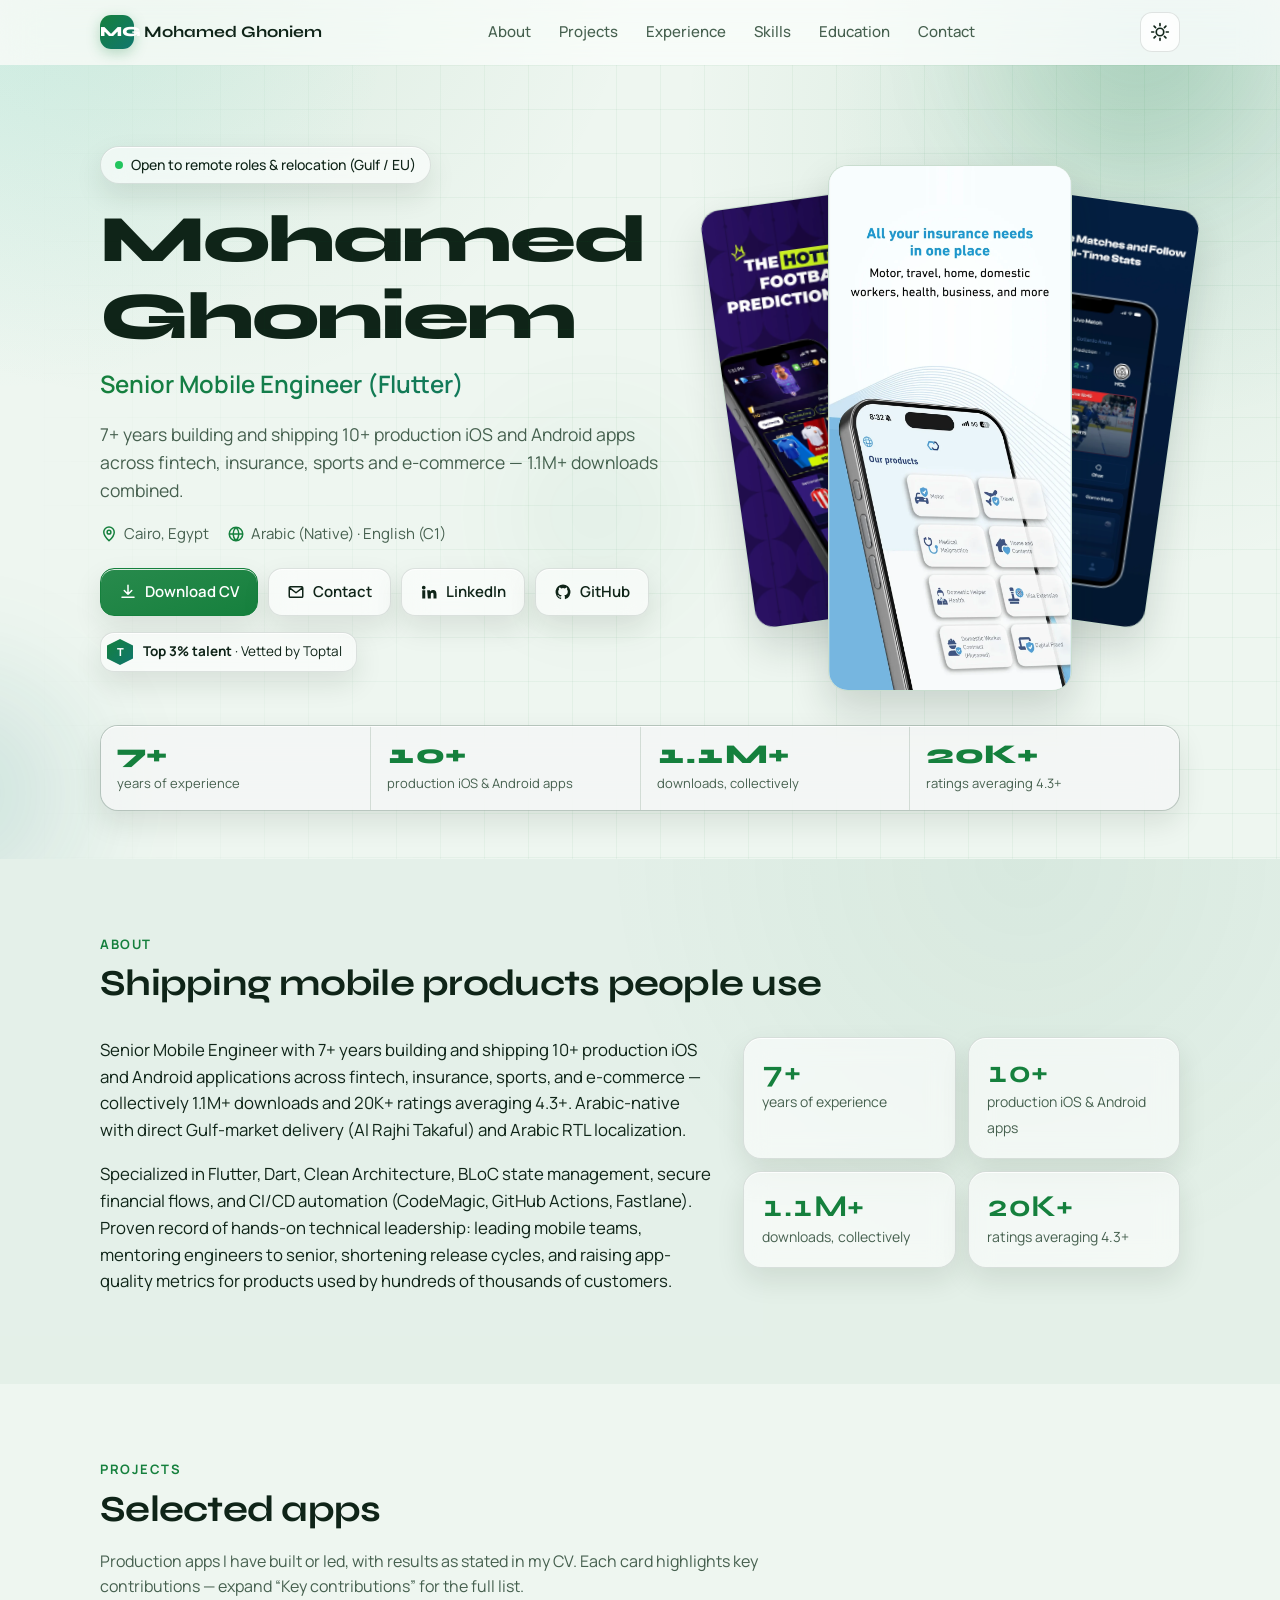
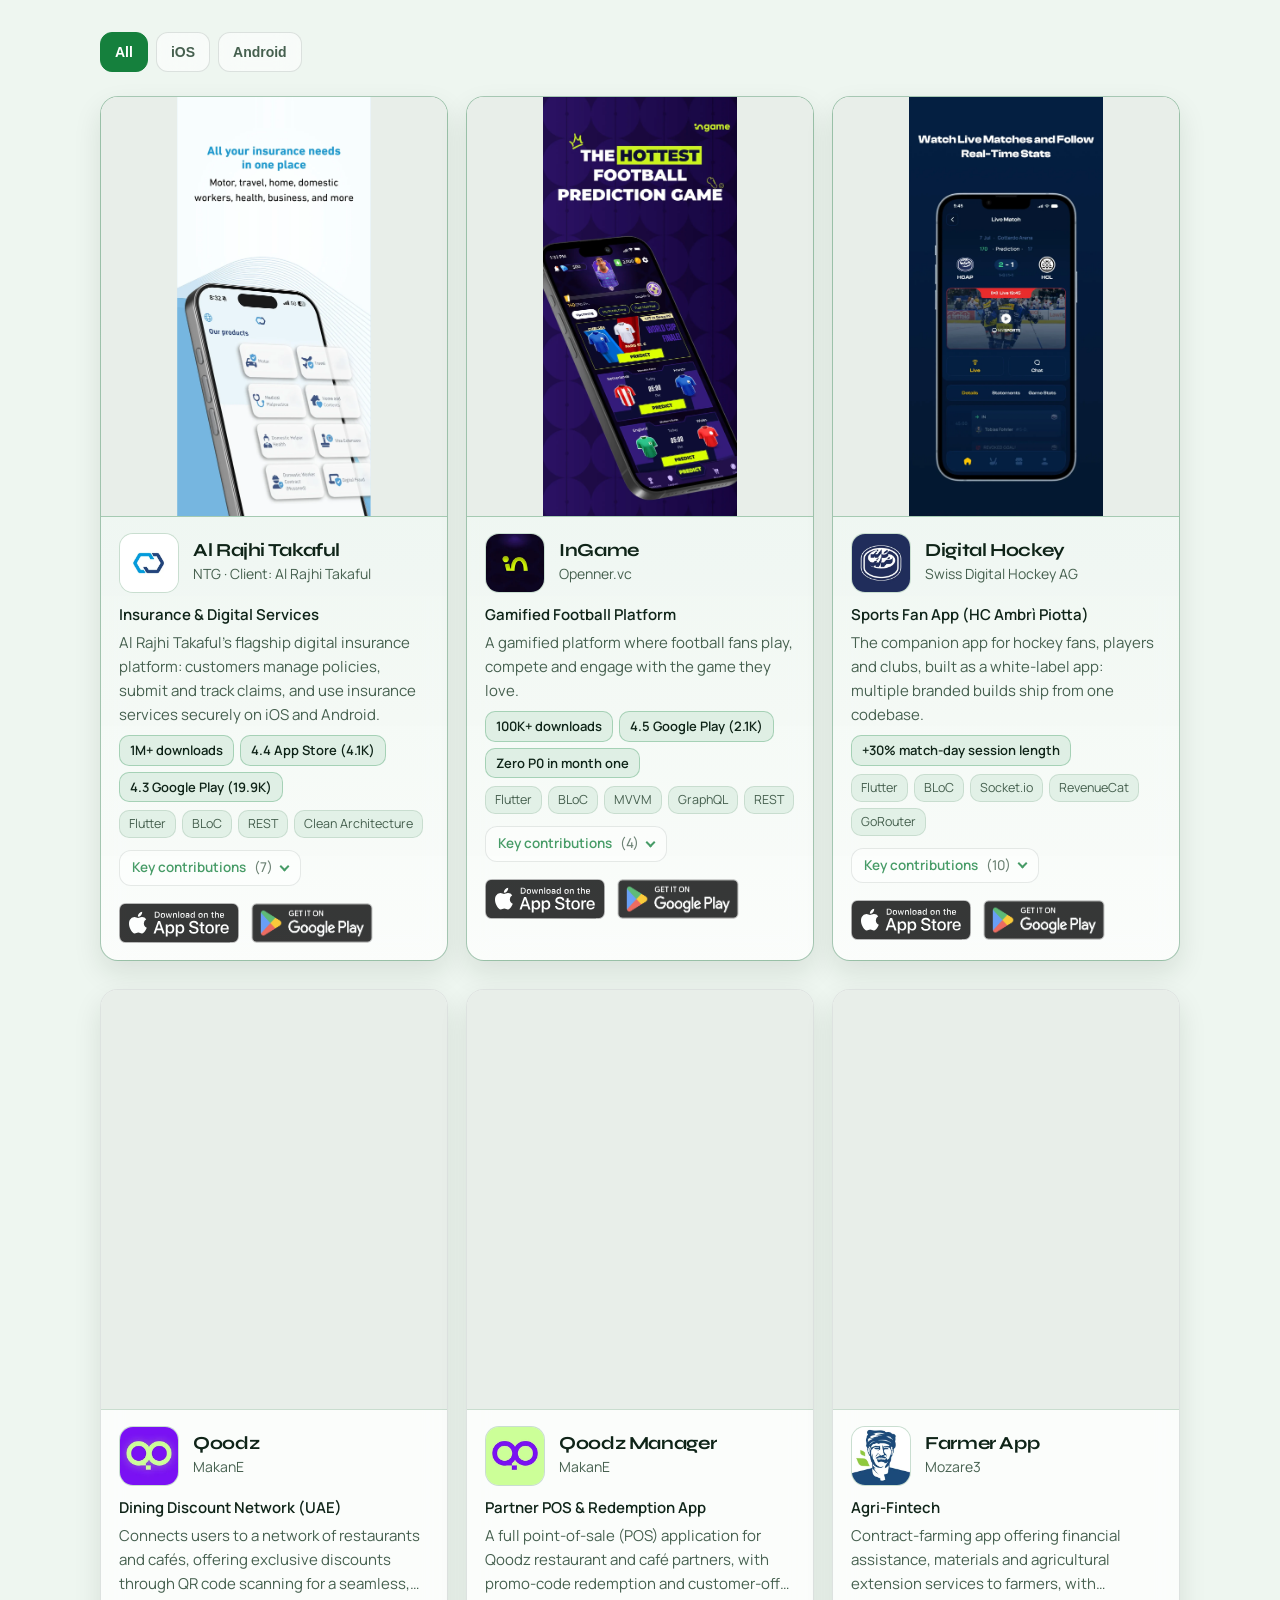
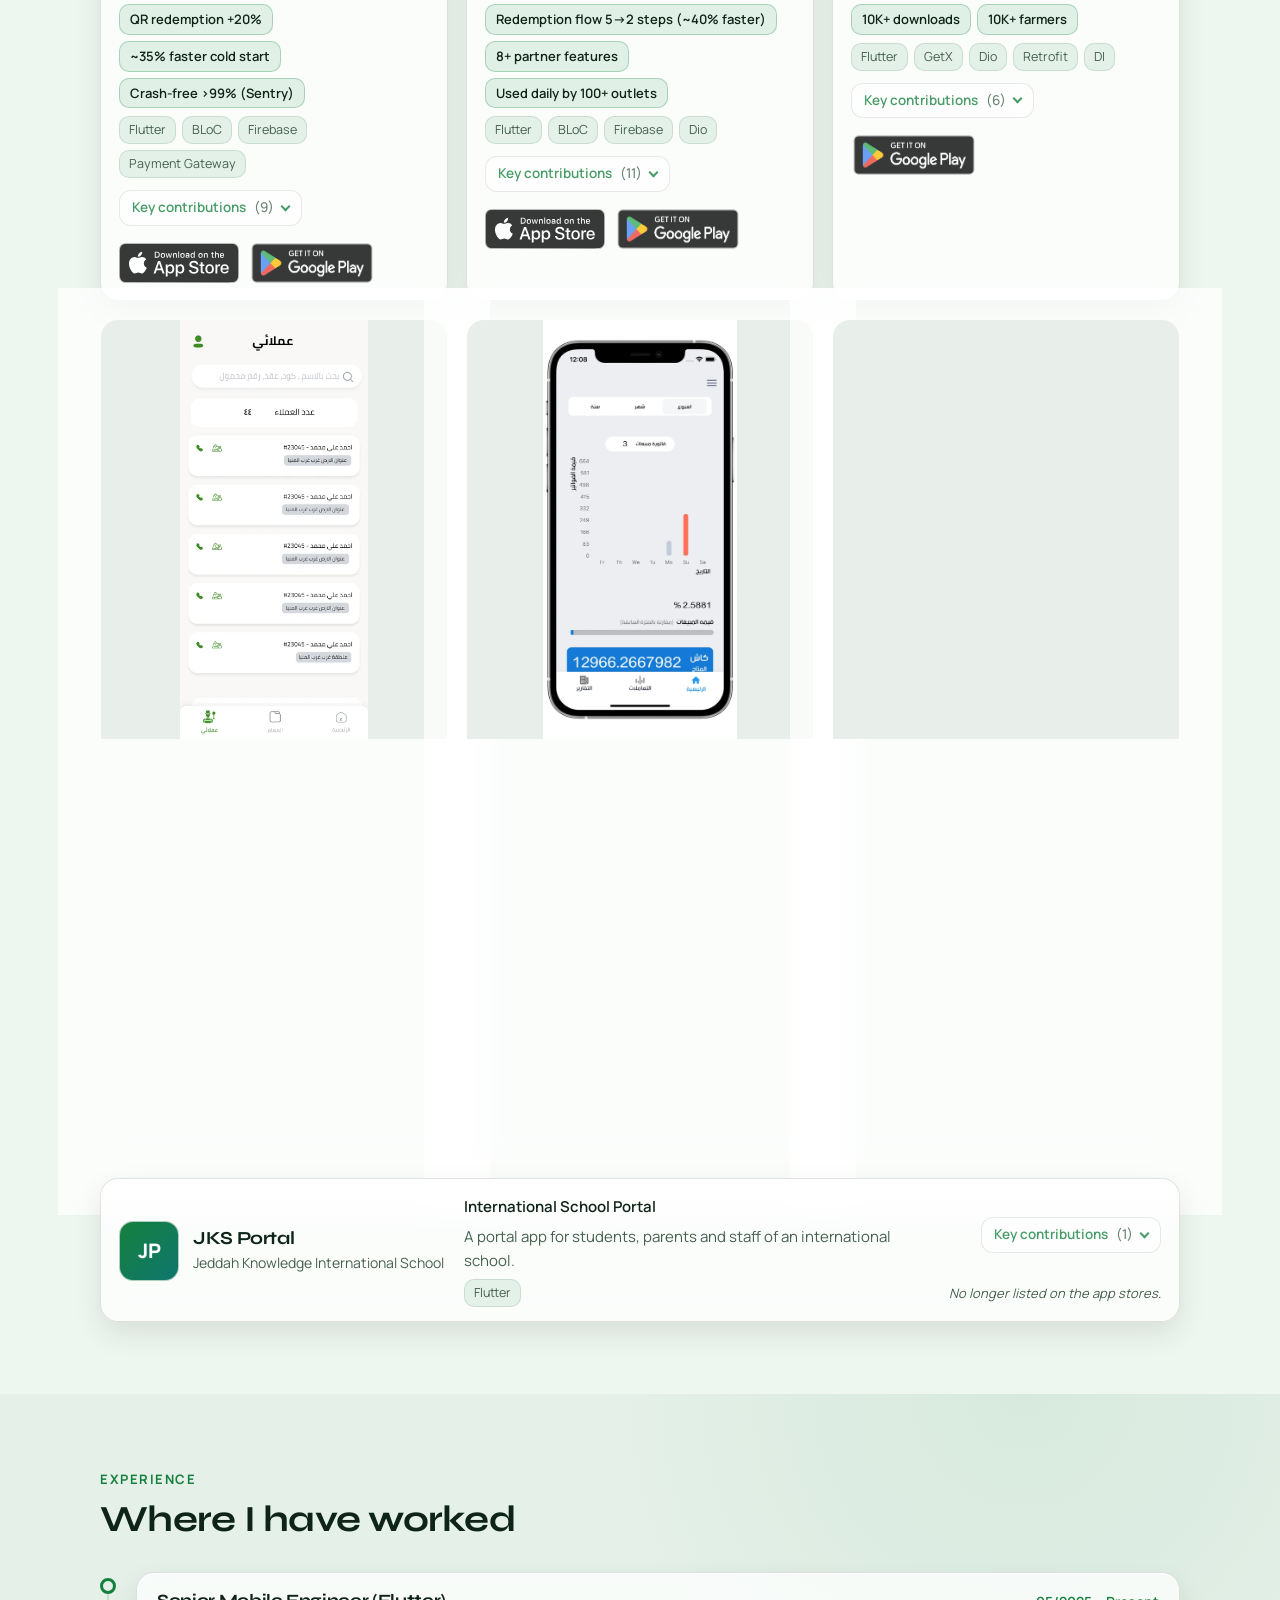
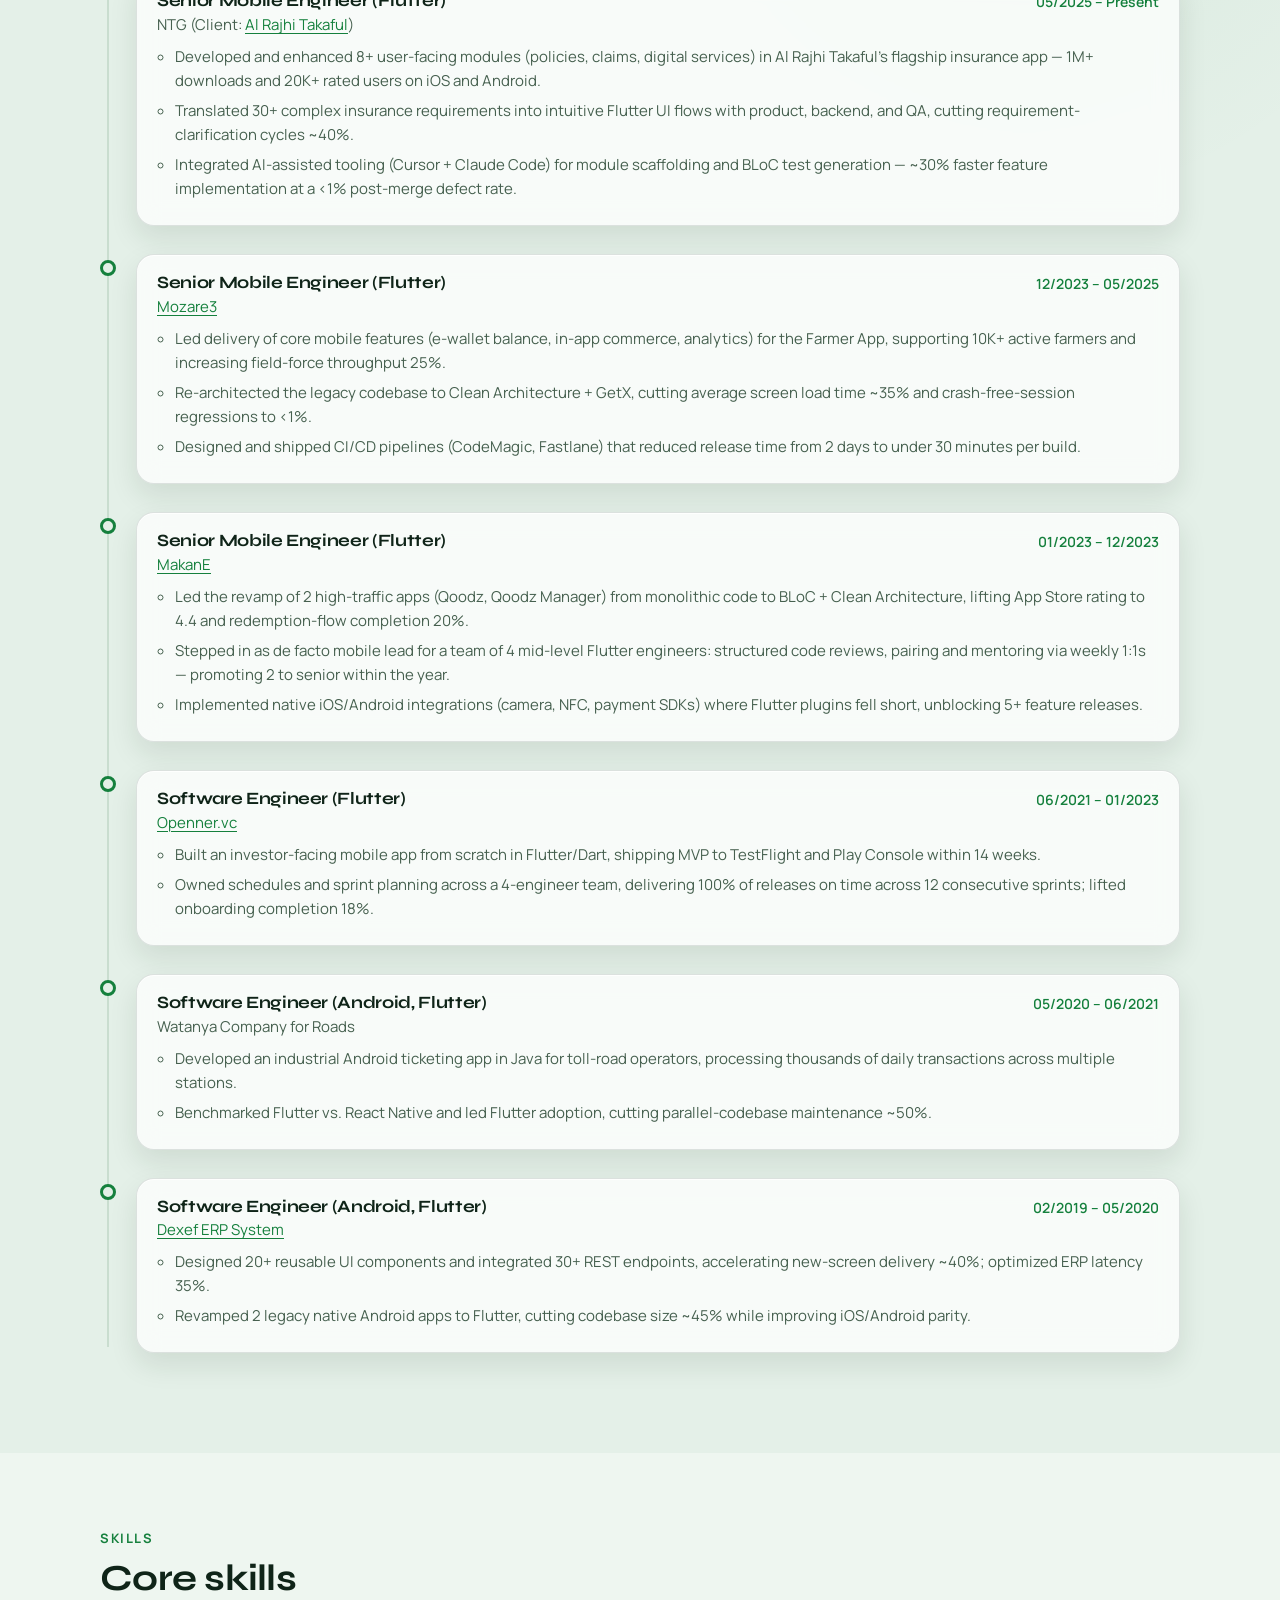
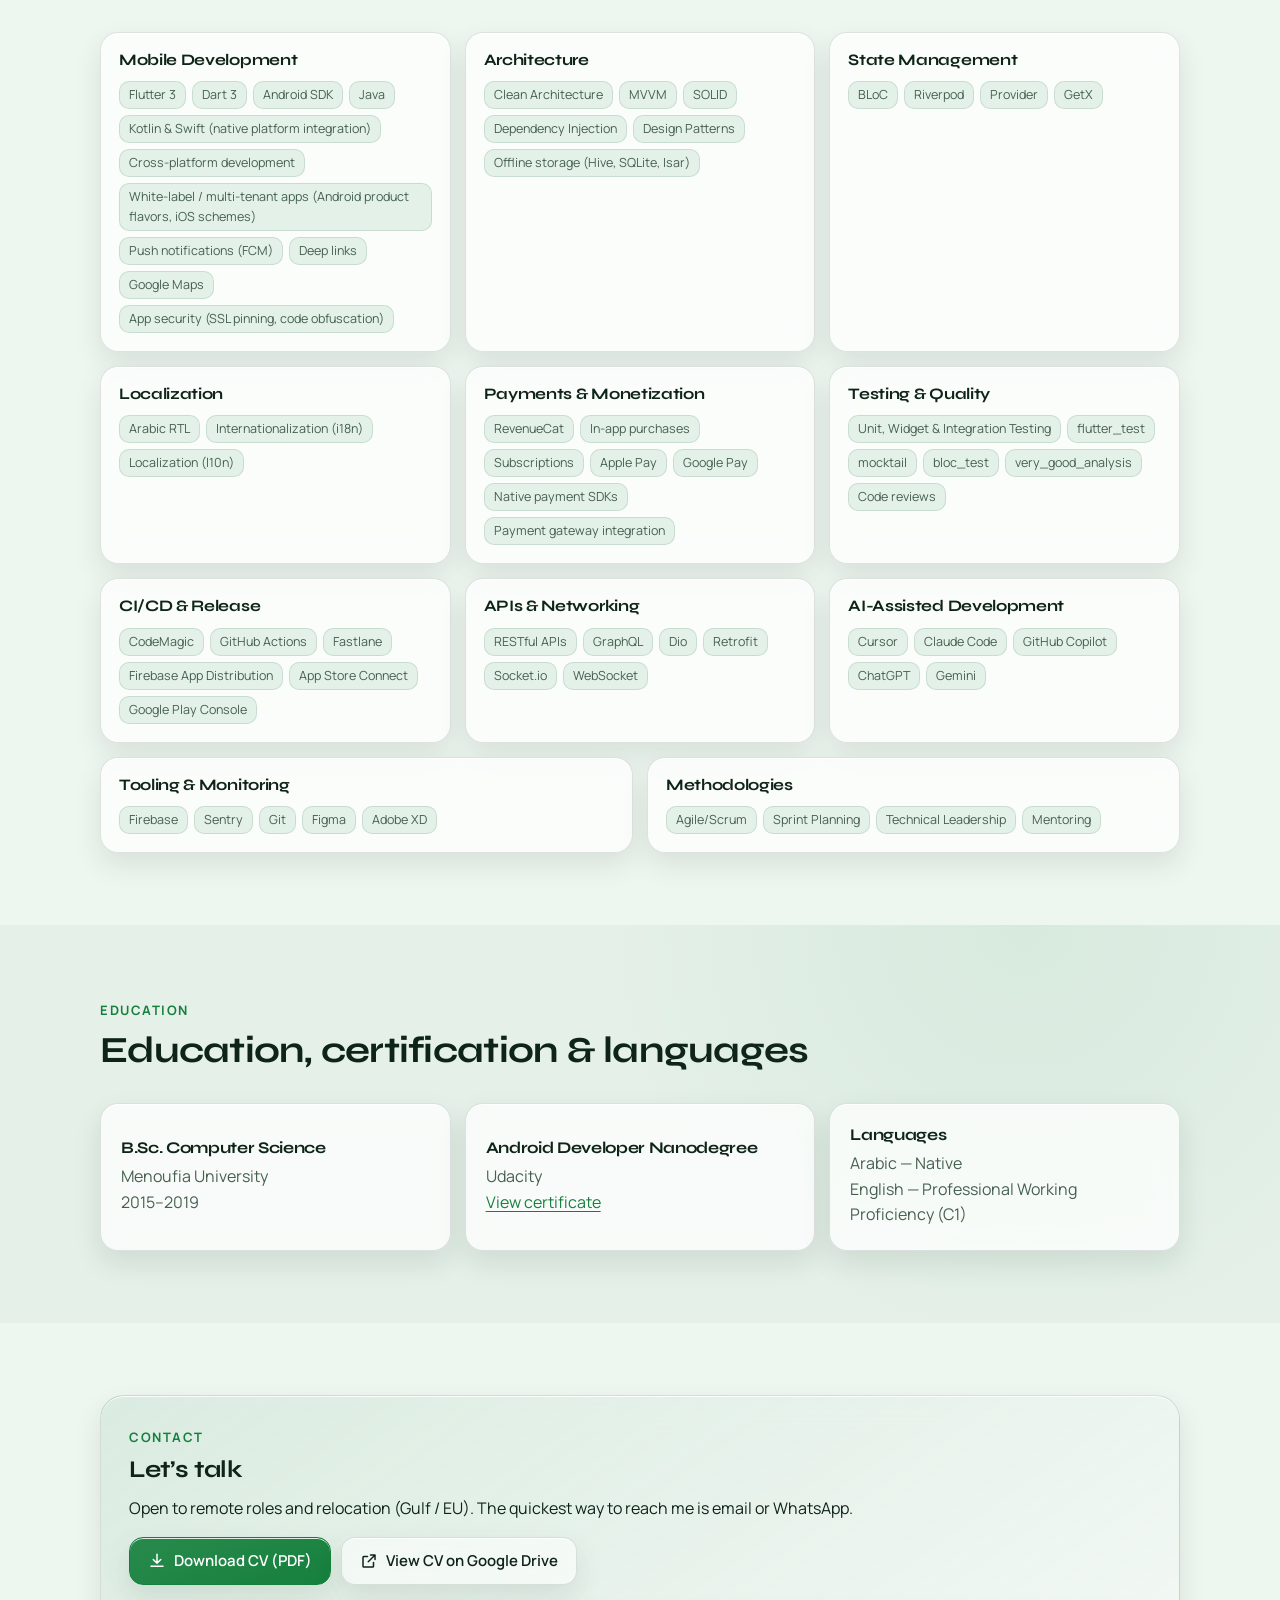
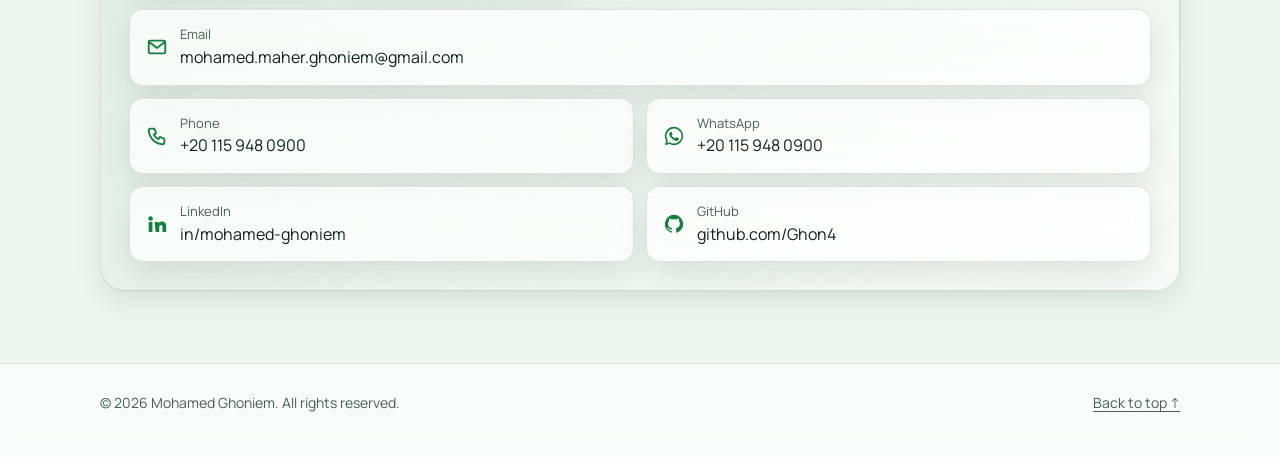
==== index.html @ d85fc59f "Add high-craft hover and motion pass Unify hover timing tokens, deepen clay/glass lift, project imag" ====
<!doctype html>
<html lang="en" class="no-js" data-theme="dark">
<head>
<meta charset="utf-8">
<meta name="viewport" content="width=device-width, initial-scale=1">
<title>Mohamed Ghoniem — Senior Mobile Engineer (Flutter)</title>
<meta name="description" content="Mohamed Ghoniem is a Senior Mobile Engineer (Flutter) in Cairo, Egypt with 7+ years shipping 10+ production iOS and Android apps across fintech, insurance, sports and e-commerce (1.1M+ downloads). Open to remote roles and relocation.">
<meta name="author" content="Mohamed Ghoniem">
<link rel="canonical" href="https://ghon4.github.io/">
<meta name="theme-color" content="#07130d" id="theme-color">
<meta name="color-scheme" content="dark light">
<meta property="og:type" content="profile">
<meta property="og:site_name" content="Mohamed Ghoniem">
<meta property="og:title" content="Mohamed Ghoniem — Senior Mobile Engineer (Flutter)">
<meta property="og:description" content="Mohamed Ghoniem is a Senior Mobile Engineer (Flutter) in Cairo, Egypt with 7+ years shipping 10+ production iOS and Android apps across fintech, insurance, sports and e-commerce (1.1M+ downloads). Open to remote roles and relocation.">
<meta property="og:url" content="https://ghon4.github.io/">
<meta property="og:image" content="https://ghon4.github.io/assets/og-website.jpg">
<meta property="og:image:width" content="1200">
<meta property="og:image:height" content="630">
<meta property="og:image:alt" content="Mohamed Ghoniem — Website">
<meta property="og:locale" content="en_US">
<meta property="profile:first_name" content="Mohamed">
<meta property="profile:last_name" content="Ghoniem">
<meta name="twitter:card" content="summary_large_image">
<meta name="twitter:title" content="Mohamed Ghoniem — Senior Mobile Engineer (Flutter)">
<meta name="twitter:description" content="Mohamed Ghoniem is a Senior Mobile Engineer (Flutter) in Cairo, Egypt with 7+ years shipping 10+ production iOS and Android apps across fintech, insurance, sports and e-commerce (1.1M+ downloads). Open to remote roles and relocation.">
<meta name="twitter:image" content="https://ghon4.github.io/assets/og-website.jpg">
<link rel="icon" href="favicon.svg" type="image/svg+xml">
<link rel="icon" href="favicon-32.png" sizes="32x32" type="image/png">
<link rel="apple-touch-icon" href="apple-touch-icon.png">
<link rel="preconnect" href="https://fonts.googleapis.com">
<link rel="preconnect" href="https://fonts.gstatic.com" crossorigin>
<link href="https://fonts.googleapis.com/css2?family=Manrope:wght@400;500;600;700;800&family=Syne:wght@600;700;800&display=swap" rel="stylesheet">
<script>(function(){var r=document.documentElement;r.classList.add('js');r.classList.remove('no-js');try{var t=localStorage.getItem('theme');if(!t)t=matchMedia('(prefers-color-scheme: light)').matches?'light':'dark';r.setAttribute('data-theme',t);}catch(e){}})();</script>
<link rel="stylesheet" href="assets/css/style.css?v=5">
<script type="application/ld+json">{"@context": "https://schema.org", "@type": "Person", "name": "Mohamed Ghoniem", "jobTitle": "Senior Mobile Engineer (Flutter)", "url": "https://ghon4.github.io/", "email": "mailto:mohamed.maher.ghoniem@gmail.com", "telephone": "+201159480900", "address": {"@type": "PostalAddress", "addressLocality": "Cairo", "addressCountry": "EG"}, "alumniOf": {"@type": "CollegeOrUniversity", "name": "Menoufia University"}, "knowsLanguage": ["Arabic", "English"], "knowsAbout": ["Flutter", "Dart", "iOS", "Android", "BLoC", "Riverpod", "Clean Architecture", "CI/CD", "Mobile app development"], "sameAs": ["https://www.linkedin.com/in/mohamed-ghoniem/", "https://github.com/Ghon4"], "worksFor": {"@type": "Organization", "name": "NTG"}}</script>
</head>
<body>
<a class="skip-link" href="#main">Skip to content</a>
<header class="site-header">
  <div class="container">
    <nav class="nav" aria-label="Main">
      <a class="brand" href="#top" aria-label="Mohamed Ghoniem, back to top"><span class="brand-mark" aria-hidden="true">MG</span><span>Mohamed Ghoniem</span></a>
      <div class="nav-links-wrap">
        <span class="nav-indicator" aria-hidden="true"></span>
        <ul class="nav-links"><li><a href="#about">About</a></li><li><a href="#projects">Projects</a></li><li><a href="#experience">Experience</a></li><li><a href="#skills">Skills</a></li><li><a href="#education">Education</a></li><li><a href="#contact">Contact</a></li></ul>
      </div>
      <div class="nav-actions">
        <button class="icon-btn theme-toggle" type="button" aria-label="Toggle light theme" aria-pressed="false">
          <svg class="moon" viewBox="0 0 24 24" aria-hidden="true"><path d="M21 12.8A9 9 0 1 1 11.2 3a7 7 0 0 0 9.8 9.8z" fill="none" stroke="currentColor" stroke-width="2" stroke-linejoin="round"/></svg>
          <svg class="sun" viewBox="0 0 24 24" aria-hidden="true"><circle cx="12" cy="12" r="4.5" fill="none" stroke="currentColor" stroke-width="2"/><path d="M12 2v2.5M12 19.5V22M2 12h2.5M19.5 12H22M4.9 4.9l1.8 1.8M17.3 17.3l1.8 1.8M4.9 19.1l1.8-1.8M17.3 6.7l1.8-1.8" stroke="currentColor" stroke-width="2" stroke-linecap="round"/></svg>
        </button>
        <button class="icon-btn menu-toggle" type="button" aria-label="Open menu" aria-expanded="false" aria-controls="mobile-menu">
          <svg class="open" viewBox="0 0 24 24" aria-hidden="true"><path d="M4 7h16M4 12h16M4 17h16" stroke="currentColor" stroke-width="2" stroke-linecap="round"/></svg>
          <svg class="close" viewBox="0 0 24 24" aria-hidden="true"><path d="M6 6l12 12M18 6 6 18" stroke="currentColor" stroke-width="2" stroke-linecap="round"/></svg>
        </button>
      </div>
    </nav>
    <div class="mobile-menu" id="mobile-menu"><a href="#about">About</a><a href="#projects">Projects</a><a href="#experience">Experience</a><a href="#skills">Skills</a><a href="#education">Education</a><a href="#contact">Contact</a></div>
  </div>
</header>

<main id="main">

<section class="hero" id="top" aria-labelledby="hero-title">
  <div class="hero-atmosphere" aria-hidden="true">
    <span class="orb orb-a"></span>
    <span class="orb orb-b"></span>
    <span class="orb orb-c"></span>
  </div>
  <div class="hero-grid-bg" aria-hidden="true"></div>
  <div class="container hero-layout">
    <div class="hero-copy hero-enter">
      <p class="badge-open"><span class="dot" aria-hidden="true"></span>Open to remote roles &amp; relocation (Gulf / EU)</p>
      <h1 id="hero-title">Mohamed Ghoniem</h1>
      <p class="role">Senior Mobile Engineer (Flutter)</p>
      <p class="lead">7+ years building and shipping 10+ production iOS and Android apps across fintech, insurance, sports and e-commerce — 1.1M+ downloads combined.</p>
      <ul class="hero-meta">
        <li><svg viewBox="0 0 24 24" aria-hidden="true" focusable="false"><path d="M12 21s-7-6.2-7-11.5A7 7 0 0 1 19 9.5C19 14.8 12 21 12 21z M12 12a2.5 2.5 0 1 0 0-5 2.5 2.5 0 0 0 0 5" fill="none" stroke="currentColor" stroke-width="2" stroke-linejoin="round"/></svg>Cairo, Egypt</li>
        <li><svg viewBox="0 0 24 24" aria-hidden="true" focusable="false"><path d="M12 21a9 9 0 1 0 0-18 9 9 0 0 0 0 18zM3 12h18M12 3c2.5 2.6 3.8 5.6 3.8 9S14.5 18.4 12 21c-2.5-2.6-3.8-5.6-3.8-9S9.5 5.6 12 3z" fill="none" stroke="currentColor" stroke-width="2"/></svg>Arabic (Native) · English (C1)</li>
      </ul>
      <div class="cta-row">
        <a class="btn btn-primary btn-magnetic" href="assets/Mohamed-Ghoniem-MobileAppDev-CV.pdf" download><svg viewBox="0 0 24 24" aria-hidden="true" focusable="false"><path d="M12 3v12m0 0 5-5m-5 5-5-5M4 19h16" fill="none" stroke="currentColor" stroke-width="2" stroke-linecap="round" stroke-linejoin="round"/></svg>Download CV</a>
        <a class="btn btn-magnetic" href="#contact"><svg viewBox="0 0 24 24" aria-hidden="true" focusable="false"><path d="M3 6.5A1.5 1.5 0 0 1 4.5 5h15A1.5 1.5 0 0 1 21 6.5v11a1.5 1.5 0 0 1-1.5 1.5h-15A1.5 1.5 0 0 1 3 17.5z M3.5 6.5l8.5 6.5 8.5-6.5" fill="none" stroke="currentColor" stroke-width="2" stroke-linejoin="round"/></svg>Contact</a>
        <a class="btn" href="https://www.linkedin.com/in/mohamed-ghoniem/" target="_blank" rel="noopener"><svg viewBox="0 0 24 24" aria-hidden="true" focusable="false"><path fill="currentColor" d="M4.98 3.5a2.5 2.5 0 1 1 0 5 2.5 2.5 0 0 1 0-5M3 9.75h4v11H3zm6.5 0h3.8v1.5h.06a4.2 4.2 0 0 1 3.76-2.06c4 0 4.88 2.6 4.88 6v5.56h-4v-4.93c0-1.18 0-2.7-1.64-2.7s-1.9 1.28-1.9 2.6v5.03h-4z"/></svg>LinkedIn</a>
        <a class="btn" href="https://github.com/Ghon4" target="_blank" rel="noopener"><svg viewBox="0 0 24 24" aria-hidden="true" focusable="false"><path fill="currentColor" d="M12 2a10 10 0 0 0-3.16 19.49c.5.09.68-.22.68-.48v-1.7c-2.78.6-3.37-1.34-3.37-1.34a2.65 2.65 0 0 0-1.11-1.46c-.9-.62.07-.6.07-.6a2.1 2.1 0 0 1 1.53 1.03 2.13 2.13 0 0 0 2.91.83 2.13 2.13 0 0 1 .63-1.34c-2.22-.25-4.55-1.11-4.55-4.94a3.87 3.87 0 0 1 1.03-2.69 3.6 3.6 0 0 1 .1-2.65s.84-.27 2.75 1.02a9.5 9.5 0 0 1 5 0c1.91-1.3 2.75-1.02 2.75-1.02a3.6 3.6 0 0 1 .1 2.65 3.86 3.86 0 0 1 1.03 2.69c0 3.84-2.34 4.68-4.57 4.93a2.38 2.38 0 0 1 .68 1.85v2.74c0 .33.18.58.69.48A10 10 0 0 0 12 2"/></svg>GitHub</a>
      </div>
      <a class="toptal-chip" href="https://www.toptal.com/developers/resume/mohamed-ghoniem#qyQGn5" target="_blank" rel="noopener">
        <span class="toptal-hex" aria-hidden="true">T</span>
        <span><strong>Top 3% talent</strong> · Vetted by Toptal</span>
      </a>
    </div>
    <div class="hero-shots hero-enter" aria-hidden="true">
      <figure class="shot-card s-left"><img src="assets/shots/ingame.webp" width="900" height="1950" alt=""></figure>
      <figure class="shot-card s-center"><img src="assets/shots/alrajhi.webp" width="900" height="1950" alt="" fetchpriority="high"></figure>
      <figure class="shot-card s-right"><img src="assets/shots/digital-hockey.webp" width="900" height="1950" alt=""></figure>
    </div>
    <ul class="stats-strip glass-band" aria-label="Key numbers">
      <li class="reveal"><strong>7+</strong><span>years of experience</span></li>
      <li class="reveal"><strong>10+</strong><span>production iOS &amp; Android apps</span></li>
      <li class="reveal"><strong>1.1M+</strong><span>downloads, collectively</span></li>
      <li class="reveal"><strong>20K+</strong><span>ratings averaging 4.3+</span></li>
    </ul>
  </div>
</section>

<section id="about" class="alt" aria-labelledby="about-title">
  <div class="container">
    <div class="section-head reveal"><span class="eyebrow">About</span><h2 id="about-title">Shipping mobile products people use</h2></div>
    <div class="about-grid">
      <div class="about-text reveal"><p>Senior Mobile Engineer with 7+ years building and shipping 10+ production iOS and Android applications across fintech, insurance, sports, and e-commerce — collectively 1.1M+ downloads and 20K+ ratings averaging 4.3+. Arabic-native with direct Gulf-market delivery (Al Rajhi Takaful) and Arabic RTL localization.</p><p>Specialized in Flutter, Dart, Clean Architecture, BLoC state management, secure financial flows, and CI/CD automation (CodeMagic, GitHub Actions, Fastlane). Proven record of hands-on technical leadership: leading mobile teams, mentoring engineers to senior, shortening release cycles, and raising app-quality metrics for products used by hundreds of thousands of customers.</p></div>
      <ul class="stats" aria-label="Key numbers">
        <li class="stat reveal"><strong>7+</strong><span>years of experience</span></li>
        <li class="stat reveal"><strong>10+</strong><span>production iOS &amp; Android apps</span></li>
        <li class="stat reveal"><strong>1.1M+</strong><span>downloads, collectively</span></li>
        <li class="stat reveal"><strong>20K+</strong><span>ratings averaging 4.3+</span></li>
      </ul>
    </div>
  </div>
</section>


<section id="projects" aria-labelledby="projects-title">
  <div class="container">
    <div class="section-head reveal"><span class="eyebrow">Projects</span><h2 id="projects-title">Selected apps</h2>
      <p>Production apps I have built or led, with results as stated in my CV. Each card highlights key contributions — expand “Key contributions” for the full list.</p></div>
    <div class="filters reveal" role="group" aria-label="Filter projects by platform">
      <button class="filter" type="button" data-filter="all" aria-pressed="true">All</button>
      <button class="filter" type="button" data-filter="ios" aria-pressed="false">iOS</button>
      <button class="filter" type="button" data-filter="android" aria-pressed="false">Android</button>
    </div>
    <ul class="featured"><li class="reveal">
<article class="card card-featured" data-cats="ios android" aria-labelledby="p-al-rajhi-takaful">
  <figure class="shot-full"><img src="assets/shots/alrajhi.webp" width="900" height="1950" alt="Al Rajhi Takaful App Store image: All your insurance needs in one place" loading="lazy" decoding="async"></figure>
  <div class="card-head"><img class="app-icon" src="assets/icons/alrajhi.webp" width="60" height="60" alt="Al Rajhi Takaful app icon" loading="lazy" decoding="async"><div><h3 id="p-al-rajhi-takaful">Al Rajhi Takaful</h3><p class="company">NTG · Client: Al Rajhi Takaful</p></div></div>
  <p class="tagline">Insurance &amp; Digital Services</p>
  <p class="desc">Al Rajhi Takaful&#x27;s flagship digital insurance platform: customers manage policies, submit and track claims, and use insurance services securely on iOS and Android.</p>
  <ul class="metrics" aria-label="Results"><li>1M+ downloads</li><li>4.4 App Store (4.1K)</li><li>4.3 Google Play (19.9K)</li></ul>
  <ul class="tags" aria-label="Tech stack"><li>Flutter</li><li>BLoC</li><li>REST</li><li>Clean Architecture</li></ul>
  <details class="kc-more"><summary>Key contributions <span class="kc-count">(7)</span><span class="sr-only"> for Al Rajhi Takaful</span></summary><ul class="kc-list"><li>Developed and enhanced 8+ user-facing modules across policy management, claims workflows and digital services.</li><li>Implemented Clean Architecture and scalable state management to ensure maintainability and long-term stability.</li><li>Integrated secure RESTful APIs and optimized network handling for reliable financial transactions.</li><li>Ensured high standards of performance, stability and secure handling of sensitive insurance and customer data.</li><li>Collaborated closely with product, backend and QA teams to deliver business-critical features aligned with regulatory and insurance requirements, translating 30+ complex requirements into intuitive Flutter UI flows.</li><li>Optimized UI/UX flows to improve usability and streamline complex insurance processes.</li><li>Participated in architectural improvements, code reviews and continuous refactoring to maintain code quality.</li></ul></details>
  <div class="stores"><a class="store-badge" href="https://apps.apple.com/us/app/al-rajhi-takaful/id1511689440" target="_blank" rel="noopener"><img src="assets/badges/app-store.svg" alt="Download Al Rajhi Takaful on the App Store" width="120" height="40" loading="lazy"></a><a class="store-badge store-badge-gp" href="https://play.google.com/store/apps/details?id=com.alrajhitakaful.dcp" target="_blank" rel="noopener"><img src="assets/badges/google-play.png" alt="Get Al Rajhi Takaful on Google Play" width="135" height="40" loading="lazy"></a></div>
</article></li>
<li class="reveal">
<article class="card card-featured" data-cats="ios android" aria-labelledby="p-ingame">
  <figure class="shot-full"><img src="assets/shots/ingame.webp" width="900" height="1950" alt="InGame App Store image: The hottest football prediction game" loading="lazy" decoding="async"></figure>
  <div class="card-head"><img class="app-icon" src="assets/icons/ingame.webp" width="60" height="60" alt="InGame app icon" loading="lazy" decoding="async"><div><h3 id="p-ingame">InGame</h3><p class="company">Openner.vc</p></div></div>
  <p class="tagline">Gamified Football Platform</p>
  <p class="desc">A gamified platform where football fans play, compete and engage with the game they love.</p>
  <ul class="metrics" aria-label="Results"><li>100K+ downloads</li><li>4.5 Google Play (2.1K)</li><li>Zero P0 in month one</li></ul>
  <ul class="tags" aria-label="Tech stack"><li>Flutter</li><li>BLoC</li><li>MVVM</li><li>GraphQL</li><li>REST</li></ul>
  <details class="kc-more"><summary>Key contributions <span class="kc-count">(4)</span><span class="sr-only"> for InGame</span></summary><ul class="kc-list"><li>Led the development team (3 engineers) through the production phase to launch, ensuring a polished, bug-free final product.</li><li>Designed and implemented innovative gameplay mechanics and a user-friendly interface.</li><li>Used GraphQL and REST APIs for seamless integration with third-party services.</li><li>Designed and implemented standout features with Flutter, MVVM architecture and BLoC state management.</li></ul></details>
  <div class="stores"><a class="store-badge" href="https://apps.apple.com/eg/app/ingame-sports/id6497486635" target="_blank" rel="noopener"><img src="assets/badges/app-store.svg" alt="Download InGame on the App Store" width="120" height="40" loading="lazy"></a><a class="store-badge store-badge-gp" href="https://play.google.com/store/apps/details?id=com.in_game.app" target="_blank" rel="noopener"><img src="assets/badges/google-play.png" alt="Get InGame on Google Play" width="135" height="40" loading="lazy"></a></div>
</article></li>
<li class="reveal">
<article class="card card-featured" data-cats="ios android" aria-labelledby="p-digital-hockey">
  <figure class="shot-full"><img src="assets/shots/digital-hockey.webp" width="900" height="1950" alt="Digital Hockey App Store image: Watch live matches and follow real-time stats" loading="lazy" decoding="async"></figure>
  <div class="card-head"><img class="app-icon" src="assets/icons/digital-hockey.webp" width="60" height="60" alt="Digital Hockey app icon" loading="lazy" decoding="async"><div><h3 id="p-digital-hockey">Digital Hockey</h3><p class="company">Swiss Digital Hockey AG</p></div></div>
  <p class="tagline">Sports Fan App (HC Ambrì Piotta)</p>
  <p class="desc">The companion app for hockey fans, players and clubs, built as a white-label app: multiple branded builds ship from one codebase.</p>
  <ul class="metrics" aria-label="Results"><li>+30% match-day session length</li></ul>
  <ul class="tags" aria-label="Tech stack"><li>Flutter</li><li>BLoC</li><li>Socket.io</li><li>RevenueCat</li><li>GoRouter</li></ul>
  <details class="kc-more"><summary>Key contributions <span class="kc-count">(10)</span><span class="sr-only"> for Digital Hockey</span></summary><ul class="kc-list"><li>White-label architecture: multiple branded builds from one codebase via Android product flavors and iOS schemes.</li><li>Increased user engagement with real-time chat, live matches and other features using Socket.io.</li><li>Integrated RevenueCat for in-app purchases and subscriptions, enabling premium features and revenue generation.</li><li>Implemented the BLoC state management pattern and Clean Architecture for a well-structured, maintainable codebase.</li><li>Integrated a payment gateway for secure, seamless transactions within the app.</li><li>Used Sentry for issue tracking to proactively resolve bugs and improve app reliability.</li><li>Leveraged animations to enhance the user interface and provide an engaging user experience.</li><li>Used Dio for efficient network requests and data retrieval.</li><li>Implemented GoRouter navigation, improving user flow and usability.</li><li>Leveraged geo services to provide location-based features relevant to hockey fans.</li></ul></details>
  <div class="stores"><a class="store-badge" href="https://apps.apple.com/us/app/digital-hockey/id6463205087" target="_blank" rel="noopener"><img src="assets/badges/app-store.svg" alt="Download Digital Hockey on the App Store" width="120" height="40" loading="lazy"></a><a class="store-badge store-badge-gp" href="https://play.google.com/store/apps/details?id=com.sdh.app" target="_blank" rel="noopener"><img src="assets/badges/google-play.png" alt="Get Digital Hockey on Google Play" width="135" height="40" loading="lazy"></a></div>
</article></li></ul>
    <ul class="projects">
<li class="reveal">
<article class="card" data-cats="ios android" aria-labelledby="p-qoodz">
  <figure class="shot-full"><img src="assets/shots/qoodz.webp" width="900" height="1950" alt="Qoodz App Store image: home screen with dining offers" loading="lazy" decoding="async"></figure>
  <div class="card-head"><img class="app-icon" src="assets/icons/qoodz.webp" width="60" height="60" alt="Qoodz app icon" loading="lazy" decoding="async"><div><h3 id="p-qoodz">Qoodz</h3><p class="company">MakanE</p></div></div>
  <p class="tagline">Dining Discount Network (UAE)</p>
  <p class="desc">Connects users to a network of restaurants and cafés, offering exclusive discounts through QR code scanning for a seamless, personalized dining experience.</p>
  <ul class="metrics" aria-label="Results"><li>QR redemption +20%</li><li>~35% faster cold start</li><li>Crash-free &gt;99% (Sentry)</li></ul>
  <ul class="tags" aria-label="Tech stack"><li>Flutter</li><li>BLoC</li><li>Firebase</li><li>Payment Gateway</li></ul>
  <details class="kc-more"><summary>Key contributions <span class="kc-count">(9)</span><span class="sr-only"> for Qoodz</span></summary><ul class="kc-list"><li>Revamped the app from monolithic code to the BLoC pattern and Clean Architecture for a well-structured, maintainable codebase.</li><li>Ensured seamless QR-based discount redemption across multiple establishments.</li><li>Revamped the app&#x27;s UI/UX for better usability and engagement.</li><li>Implemented new features to enhance partner and customer interactions.</li><li>Integrated Firebase for real-time updates and analytics.</li><li>Integrated a payment gateway for secure, seamless transactions within the app.</li><li>Used Sentry for issue tracking to proactively resolve bugs and improve app reliability.</li><li>Leveraged animations to enhance the user interface and provide an engaging user experience.</li><li>Used Dio for efficient network requests and data retrieval.</li></ul></details>
  <div class="stores"><a class="store-badge" href="https://apps.apple.com/eg/app/qoodz/id1661863581" target="_blank" rel="noopener"><img src="assets/badges/app-store.svg" alt="Download Qoodz on the App Store" width="120" height="40" loading="lazy"></a><a class="store-badge store-badge-gp" href="https://play.google.com/store/apps/details?id=com.qoodz.app" target="_blank" rel="noopener"><img src="assets/badges/google-play.png" alt="Get Qoodz on Google Play" width="135" height="40" loading="lazy"></a></div>
</article></li>
<li class="reveal">
<article class="card" data-cats="ios android" aria-labelledby="p-qoodz-manager">
  <figure class="shot-full"><img src="assets/shots/qoodz-manager.webp" width="900" height="1950" alt="Qoodz Manager App Store image: login screen" loading="lazy" decoding="async"></figure>
  <div class="card-head"><img class="app-icon" src="assets/icons/qoodz-manager.webp" width="60" height="60" alt="Qoodz Manager app icon" loading="lazy" decoding="async"><div><h3 id="p-qoodz-manager">Qoodz Manager</h3><p class="company">MakanE</p></div></div>
  <p class="tagline">Partner POS &amp; Redemption App</p>
  <p class="desc">A full point-of-sale (POS) application for Qoodz restaurant and café partners, with promo-code redemption and customer-offer management that makes it easy to exchange and track offers.</p>
  <ul class="metrics" aria-label="Results"><li>Redemption flow 5→2 steps (~40% faster)</li><li>8+ partner features</li><li>Used daily by 100+ outlets</li></ul>
  <ul class="tags" aria-label="Tech stack"><li>Flutter</li><li>BLoC</li><li>Firebase</li><li>Dio</li></ul>
  <details class="kc-more"><summary>Key contributions <span class="kc-count">(11)</span><span class="sr-only"> for Qoodz Manager</span></summary><ul class="kc-list"><li>Built the full offline mode: sales keep working without an internet connection and sync once the device is back online.</li><li>Revamped the app&#x27;s design and functionality for an improved partner experience.</li><li>Added new features to simplify offer redemption and tracking.</li><li>Integrated Firebase for real-time data synchronization and analytics.</li><li>Optimized app performance for seamless business operations.</li><li>Enhanced UI/UX to ensure smooth usability for restaurant partners.</li><li>Implemented the BLoC state management pattern and Clean Architecture for a well-structured, maintainable codebase.</li><li>Integrated a payment gateway for secure, seamless transactions within the app.</li><li>Used Sentry for issue tracking to proactively resolve bugs and improve app reliability.</li><li>Leveraged animations to enhance the user interface and provide an engaging user experience.</li><li>Used Dio for efficient network requests and data retrieval.</li></ul></details>
  <div class="stores"><a class="store-badge" href="https://apps.apple.com/us/app/qoodz-manager/id1662103779" target="_blank" rel="noopener"><img src="assets/badges/app-store.svg" alt="Download Qoodz Manager on the App Store" width="120" height="40" loading="lazy"></a><a class="store-badge store-badge-gp" href="https://play.google.com/store/apps/details?id=com.qoodz.pos" target="_blank" rel="noopener"><img src="assets/badges/google-play.png" alt="Get Qoodz Manager on Google Play" width="135" height="40" loading="lazy"></a></div>
</article></li>
<li class="reveal">
<article class="card" data-cats="android" aria-labelledby="p-farmer-app">
  <figure class="shot-full"><img src="assets/shots/farmer.webp" width="360" height="780" alt="Farmer App Google Play screenshot: onboarding" loading="lazy" decoding="async"></figure>
  <div class="card-head"><img class="app-icon" src="assets/icons/farmer.webp" width="60" height="60" alt="Farmer App app icon" loading="lazy" decoding="async"><div><h3 id="p-farmer-app">Farmer App</h3><p class="company">Mozare3</p></div></div>
  <p class="tagline">Agri-Fintech</p>
  <p class="desc">Contract-farming app offering financial assistance, materials and agricultural extension services to farmers, with electronic account statements for tracking financial transactions.</p>
  <ul class="metrics" aria-label="Results"><li>10K+ downloads</li><li>10K+ farmers</li></ul>
  <ul class="tags" aria-label="Tech stack"><li>Flutter</li><li>GetX</li><li>Dio</li><li>Retrofit</li><li>DI</li></ul>
  <details class="kc-more"><summary>Key contributions <span class="kc-count">(6)</span><span class="sr-only"> for Farmer App</span></summary><ul class="kc-list"><li>Led delivery of core mobile features (e-wallet balance, in-app commerce, analytics) for 10K+ active farmers.</li><li>Re-architected the legacy codebase to Clean Architecture + GetX, cutting average screen load time ~35%.</li><li>Designed and shipped CI/CD pipelines (CodeMagic, Fastlane), reducing release time from 2 days to under 30 minutes per build.</li><li>Hardened security of user and financial data (token rotation, encrypted local storage, Sentry), driving production crashes down 60%.</li><li>Dio and Retrofit HTTP clients, dependency injection with injectable, and JSON serialization with json_annotation / json_serializable.</li><li>Clean Code principles, environment configuration via env files, and static analysis with Flutter Lints.</li></ul></details>
  <div class="stores"><a class="store-badge store-badge-gp" href="https://play.google.com/store/apps/details?id=com.mozare3.farmer" target="_blank" rel="noopener"><img src="assets/badges/google-play.png" alt="Get Farmer App on Google Play" width="135" height="40" loading="lazy"></a></div>
</article></li>
<li class="reveal">
<article class="card" data-cats="android" aria-labelledby="p-mozare3-partners">
  <figure class="shot-full"><img src="assets/shots/partners.webp" width="351" height="780" alt="Mozare3 Partners Google Play screenshot: clients list" loading="lazy" decoding="async"></figure>
  <div class="card-head"><img class="app-icon" src="assets/icons/mozare3-partners.webp" width="60" height="60" alt="Mozare3 Partners app icon" loading="lazy" decoding="async"><div><h3 id="p-mozare3-partners">Mozare3 Partners</h3><p class="company">Mozare3</p></div></div>
  <p class="tagline">Field-Force Task App</p>
  <p class="desc">Used by the Mozare3 field force to submit their periodic tasks. Developed with Flutter.</p>
  
  <ul class="tags" aria-label="Tech stack"><li>Flutter</li><li>BLoC</li><li>Clean Architecture</li><li>Dio</li></ul>
  <details class="kc-more"><summary>Key contributions <span class="kc-count">(3)</span><span class="sr-only"> for Mozare3 Partners</span></summary><ul class="kc-list"><li>Architected the app with the BLoC state management pattern and Clean Architecture for a well-structured, maintainable codebase.</li><li>Enhanced the UI with custom animations to improve aesthetics and ensure an engaging user experience.</li><li>Optimized networking with Dio for efficient network requests and seamless data retrieval.</li></ul></details>
  <div class="stores"><a class="store-badge store-badge-gp" href="https://play.google.com/store/apps/details?id=com.partners.mozare3" target="_blank" rel="noopener"><img src="assets/badges/google-play.png" alt="Get Mozare3 Partners on Google Play" width="135" height="40" loading="lazy"></a></div>
</article></li>
<li class="reveal">
<article class="card" data-cats="ios android" aria-labelledby="p-dexef-bills">
  <figure class="shot-full"><img src="assets/shots/dexef.webp" width="900" height="1950" alt="Dexef Bills App Store image: sales dashboard" loading="lazy" decoding="async"></figure>
  <div class="card-head"><img class="app-icon" src="assets/icons/dexef.webp" width="60" height="60" alt="Dexef Bills app icon" loading="lazy" decoding="async"><div><h3 id="p-dexef-bills">Dexef Bills</h3><p class="company">Dexef</p></div></div>
  <p class="tagline">Cloud-Based POS</p>
  <p class="desc">Cloud-based point-of-sale application that simplifies inventory and transaction management for businesses.</p>
  <ul class="metrics" aria-label="Results"><li>1K+ daily transactions per merchant</li><li>Offline-first sync</li></ul>
  <ul class="tags" aria-label="Tech stack"><li>Flutter</li><li>Dart</li><li>REST</li></ul>
  <details class="kc-more"><summary>Key contributions <span class="kc-count">(4)</span><span class="sr-only"> for Dexef Bills</span></summary><ul class="kc-list"><li>Developed Dexef POS with Flutter and Dart, providing real-time data on sales, inventory, and employee and customer management.</li><li>Integrated various APIs to streamline business operations and increase profitability.</li><li>Created an intuitive user interface backed by real-time data from the integrated APIs.</li><li>Built offline-first synchronization for real-time inventory and transactions over REST.</li></ul></details>
  <div class="stores"><a class="store-badge" href="https://apps.apple.com/eg/app/dexef-pos/id1618652580" target="_blank" rel="noopener"><img src="assets/badges/app-store.svg" alt="Download Dexef Bills on the App Store" width="120" height="40" loading="lazy"></a><a class="store-badge store-badge-gp" href="https://play.google.com/store/apps/details?id=com.dexef.dexef_one_pro_flutter" target="_blank" rel="noopener"><img src="assets/badges/google-play.png" alt="Get Dexef Bills on Google Play" width="135" height="40" loading="lazy"></a></div>
</article></li>
<li class="reveal">
<article class="card" data-cats="ios" aria-labelledby="p-mahallat-jo">
  <figure class="shot-full"><img src="assets/shots/mahallat.webp" width="900" height="1950" alt="Mahallat Jo App Store image: splash and home" loading="lazy" decoding="async"></figure>
  <div class="card-head"><img class="app-icon" src="assets/icons/mahallat.webp" width="60" height="60" alt="Mahallat Jo app icon" loading="lazy" decoding="async"><div><h3 id="p-mahallat-jo">Mahallat Jo</h3><p class="company">MakanE</p></div></div>
  <p class="tagline">Deals &amp; Savings App</p>
  <p class="desc">Revamped and expanded the Mahallat Jo app, enhancing the user experience and access to benefits, deals and savings across a diverse merchant network.</p>
  
  <ul class="tags" aria-label="Tech stack"><li>Flutter</li></ul>
  <details class="kc-more"><summary>Key contributions <span class="kc-count">(4)</span><span class="sr-only"> for Mahallat Jo</span></summary><ul class="kc-list"><li>Led the development and implementation of new features such as search and a notifications system.</li><li>Collaborated with cross-functional teams to ensure seamless user experiences.</li><li>Conducted rigorous testing and optimization to enhance app performance.</li><li>Implemented strategies to expand the merchant network and categories.</li></ul></details>
  <div class="stores"><a class="store-badge" href="https://apps.apple.com/us/app/mahallatjo/id6449230776" target="_blank" rel="noopener"><img src="assets/badges/app-store.svg" alt="Download Mahallat Jo on the App Store" width="120" height="40" loading="lazy"></a></div>
</article></li>
<li class="reveal jks-row">
<article class="card card-compact" data-cats="" aria-labelledby="p-jks-portal">
  
  <div class="card-head"><div class="app-icon monogram" role="img" aria-label="JKS Portal monogram">JP</div><div><h3 id="p-jks-portal">JKS Portal</h3><p class="company">Jeddah Knowledge International School</p></div></div>
  <p class="tagline">International School Portal</p>
  <p class="desc">A portal app for students, parents and staff of an international school.</p>
  
  <ul class="tags" aria-label="Tech stack"><li>Flutter</li></ul>
  <details class="kc-more"><summary>Key contributions <span class="kc-count">(1)</span><span class="sr-only"> for JKS Portal</span></summary><ul class="kc-list"><li>Developed a comprehensive portal app for students, parents and staff, facilitating seamless communication and access to school services.</li></ul></details>
  <p class="note">No longer listed on the app stores.</p>
</article></li>
    </ul>
  </div>
</section>

<section id="experience" class="alt" aria-labelledby="exp-title">
  <div class="container">
    <div class="section-head reveal"><span class="eyebrow">Experience</span><h2 id="exp-title">Where I have worked</h2></div>
    <ol class="timeline">
<li class="tl-item reveal"><article class="tl-card">
  <div class="tl-top"><div><h3>Senior Mobile Engineer (Flutter)</h3><p class="tl-company">NTG (Client: <a href="https://www.alrajhitakaful.com/en" target="_blank" rel="noopener">Al Rajhi Takaful</a>)</p></div>
  <p class="tl-date"><time datetime="2025-05">05/2025 – Present</time></p></div>
  <ul><li>Developed and enhanced 8+ user-facing modules (policies, claims, digital services) in Al Rajhi Takaful&#x27;s flagship insurance app — 1M+ downloads and 20K+ rated users on iOS and Android.</li><li>Translated 30+ complex insurance requirements into intuitive Flutter UI flows with product, backend, and QA, cutting requirement-clarification cycles ~40%.</li><li>Integrated AI-assisted tooling (Cursor + Claude Code) for module scaffolding and BLoC test generation — ~30% faster feature implementation at a &lt;1% post-merge defect rate.</li></ul>
</article></li>
<li class="tl-item reveal"><article class="tl-card">
  <div class="tl-top"><div><h3>Senior Mobile Engineer (Flutter)</h3><p class="tl-company"><a href="https://mozare3.net/" target="_blank" rel="noopener">Mozare3</a></p></div>
  <p class="tl-date"><time datetime="2023-12">12/2023 – 05/2025</time></p></div>
  <ul><li>Led delivery of core mobile features (e-wallet balance, in-app commerce, analytics) for the Farmer App, supporting 10K+ active farmers and increasing field-force throughput 25%.</li><li>Re-architected the legacy codebase to Clean Architecture + GetX, cutting average screen load time ~35% and crash-free-session regressions to &lt;1%.</li><li>Designed and shipped CI/CD pipelines (CodeMagic, Fastlane) that reduced release time from 2 days to under 30 minutes per build.</li></ul>
</article></li>
<li class="tl-item reveal"><article class="tl-card">
  <div class="tl-top"><div><h3>Senior Mobile Engineer (Flutter)</h3><p class="tl-company"><a href="https://makane.com/en" target="_blank" rel="noopener">MakanE</a></p></div>
  <p class="tl-date"><time datetime="2023-01">01/2023 – 12/2023</time></p></div>
  <ul><li>Led the revamp of 2 high-traffic apps (Qoodz, Qoodz Manager) from monolithic code to BLoC + Clean Architecture, lifting App Store rating to 4.4 and redemption-flow completion 20%.</li><li>Stepped in as de facto mobile lead for a team of 4 mid-level Flutter engineers: structured code reviews, pairing and mentoring via weekly 1:1s — promoting 2 to senior within the year.</li><li>Implemented native iOS/Android integrations (camera, NFC, payment SDKs) where Flutter plugins fell short, unblocking 5+ feature releases.</li></ul>
</article></li>
<li class="tl-item reveal"><article class="tl-card">
  <div class="tl-top"><div><h3>Software Engineer (Flutter)</h3><p class="tl-company"><a href="https://openner.vc/" target="_blank" rel="noopener">Openner.vc</a></p></div>
  <p class="tl-date"><time datetime="2021-06">06/2021 – 01/2023</time></p></div>
  <ul><li>Built an investor-facing mobile app from scratch in Flutter/Dart, shipping MVP to TestFlight and Play Console within 14 weeks.</li><li>Owned schedules and sprint planning across a 4-engineer team, delivering 100% of releases on time across 12 consecutive sprints; lifted onboarding completion 18%.</li></ul>
</article></li>
<li class="tl-item reveal"><article class="tl-card">
  <div class="tl-top"><div><h3>Software Engineer (Android, Flutter)</h3><p class="tl-company">Watanya Company for Roads</p></div>
  <p class="tl-date"><time datetime="2020-05">05/2020 – 06/2021</time></p></div>
  <ul><li>Developed an industrial Android ticketing app in Java for toll-road operators, processing thousands of daily transactions across multiple stations.</li><li>Benchmarked Flutter vs. React Native and led Flutter adoption, cutting parallel-codebase maintenance ~50%.</li></ul>
</article></li>
<li class="tl-item reveal"><article class="tl-card">
  <div class="tl-top"><div><h3>Software Engineer (Android, Flutter)</h3><p class="tl-company"><a href="https://dexef.com/" target="_blank" rel="noopener">Dexef ERP System</a></p></div>
  <p class="tl-date"><time datetime="2019-02">02/2019 – 05/2020</time></p></div>
  <ul><li>Designed 20+ reusable UI components and integrated 30+ REST endpoints, accelerating new-screen delivery ~40%; optimized ERP latency 35%.</li><li>Revamped 2 legacy native Android apps to Flutter, cutting codebase size ~45% while improving iOS/Android parity.</li></ul>
</article></li>
    </ol>
  </div>
</section>

<section id="skills" aria-labelledby="skills-title">
  <div class="container">
    <div class="section-head reveal"><span class="eyebrow">Skills</span><h2 id="skills-title">Core skills</h2></div>
    <ul class="skills">
<li class="skill-group reveal"><h3>Mobile Development</h3><ul class="tags"><li>Flutter 3</li><li>Dart 3</li><li>Android SDK</li><li>Java</li><li>Kotlin &amp; Swift (native platform integration)</li><li>Cross-platform development</li><li>White-label / multi-tenant apps (Android product flavors, iOS schemes)</li><li>Push notifications (FCM)</li><li>Deep links</li><li>Google Maps</li><li>App security (SSL pinning, code obfuscation)</li></ul></li>
<li class="skill-group reveal"><h3>Architecture</h3><ul class="tags"><li>Clean Architecture</li><li>MVVM</li><li>SOLID</li><li>Dependency Injection</li><li>Design Patterns</li><li>Offline storage (Hive, SQLite, Isar)</li></ul></li>
<li class="skill-group reveal"><h3>State Management</h3><ul class="tags"><li>BLoC</li><li>Riverpod</li><li>Provider</li><li>GetX</li></ul></li>
<li class="skill-group reveal"><h3>Localization</h3><ul class="tags"><li>Arabic RTL</li><li>Internationalization (i18n)</li><li>Localization (l10n)</li></ul></li>
<li class="skill-group reveal"><h3>Payments &amp; Monetization</h3><ul class="tags"><li>RevenueCat</li><li>In-app purchases</li><li>Subscriptions</li><li>Apple Pay</li><li>Google Pay</li><li>Native payment SDKs</li><li>Payment gateway integration</li></ul></li>
<li class="skill-group reveal"><h3>Testing &amp; Quality</h3><ul class="tags"><li>Unit, Widget &amp; Integration Testing</li><li>flutter_test</li><li>mocktail</li><li>bloc_test</li><li>very_good_analysis</li><li>Code reviews</li></ul></li>
<li class="skill-group reveal"><h3>CI/CD &amp; Release</h3><ul class="tags"><li>CodeMagic</li><li>GitHub Actions</li><li>Fastlane</li><li>Firebase App Distribution</li><li>App Store Connect</li><li>Google Play Console</li></ul></li>
<li class="skill-group reveal"><h3>APIs &amp; Networking</h3><ul class="tags"><li>RESTful APIs</li><li>GraphQL</li><li>Dio</li><li>Retrofit</li><li>Socket.io</li><li>WebSocket</li></ul></li>
<li class="skill-group reveal"><h3>AI-Assisted Development</h3><ul class="tags"><li>Cursor</li><li>Claude Code</li><li>GitHub Copilot</li><li>ChatGPT</li><li>Gemini</li></ul></li>
<li class="skill-group reveal"><h3>Tooling &amp; Monitoring</h3><ul class="tags"><li>Firebase</li><li>Sentry</li><li>Git</li><li>Figma</li><li>Adobe XD</li></ul></li>
<li class="skill-group reveal"><h3>Methodologies</h3><ul class="tags"><li>Agile/Scrum</li><li>Sprint Planning</li><li>Technical Leadership</li><li>Mentoring</li></ul></li>
    </ul>
  </div>
</section>

<section id="education" class="alt" aria-labelledby="edu-title">
  <div class="container">
    <div class="section-head reveal"><span class="eyebrow">Education</span><h2 id="edu-title">Education, certification &amp; languages</h2></div>
    <div class="edu-grid">
      <article class="edu-card reveal"><h3>B.Sc. Computer Science</h3><p>Menoufia University</p><p><time datetime="2015">2015</time>–<time datetime="2019">2019</time></p></article>
      <article class="edu-card reveal"><h3>Android Developer Nanodegree</h3><p>Udacity</p><p><a href="https://confirm.udacity.com/76FF2QAU" target="_blank" rel="noopener">View certificate</a></p></article>
      <article class="edu-card reveal"><h3>Languages</h3><ul><li>Arabic — Native</li><li>English — Professional Working Proficiency (C1)</li></ul></article>
    </div>
  </div>
</section>

<section id="contact" aria-labelledby="contact-title">
  <div class="container">
    <div class="contact-box reveal">
      <span class="eyebrow">Contact</span>
      <h2 id="contact-title">Let’s talk</h2>
      <p>Open to remote roles and relocation (Gulf / EU). The quickest way to reach me is email or WhatsApp.</p>
      <div class="cta-row">
        <a class="btn btn-primary btn-magnetic" href="assets/Mohamed-Ghoniem-MobileAppDev-CV.pdf" download><svg viewBox="0 0 24 24" aria-hidden="true" focusable="false"><path d="M12 3v12m0 0 5-5m-5 5-5-5M4 19h16" fill="none" stroke="currentColor" stroke-width="2" stroke-linecap="round" stroke-linejoin="round"/></svg>Download CV (PDF)</a>
        <a class="btn" href="https://drive.google.com/file/d/1toSSCozR6A0DUCEtVGoaBaz46G_oabEI/view" target="_blank" rel="noopener"><svg viewBox="0 0 24 24" aria-hidden="true" focusable="false"><path d="M14 4h6v6M20 4l-9 9M18 14v5a1 1 0 0 1-1 1H5a1 1 0 0 1-1-1V7a1 1 0 0 1 1-1h5" fill="none" stroke="currentColor" stroke-width="2" stroke-linecap="round" stroke-linejoin="round"/></svg>View CV on Google Drive</a>
      </div>
      <ul class="contact-list">
        <li class="contact-email"><a href="mailto:mohamed.maher.ghoniem@gmail.com"><svg viewBox="0 0 24 24" aria-hidden="true" focusable="false"><path d="M3 6.5A1.5 1.5 0 0 1 4.5 5h15A1.5 1.5 0 0 1 21 6.5v11a1.5 1.5 0 0 1-1.5 1.5h-15A1.5 1.5 0 0 1 3 17.5z M3.5 6.5l8.5 6.5 8.5-6.5" fill="none" stroke="currentColor" stroke-width="2" stroke-linejoin="round"/></svg><div><small>Email</small><span class="email-addr">mohamed.maher.ghoniem@gmail.com</span></div></a></li>
        <li><a href="tel:+201159480900"><svg viewBox="0 0 24 24" aria-hidden="true" focusable="false"><path d="M5 4h4l2 5-2.5 1.5a11 11 0 0 0 5 5L15 13l5 2v4a2 2 0 0 1-2 2A16 16 0 0 1 3 6a2 2 0 0 1 2-2" fill="none" stroke="currentColor" stroke-width="2" stroke-linejoin="round"/></svg><div><small>Phone</small><span>+20 115 948 0900</span></div></a></li>
        <li><a href="https://wa.me/201159480900" target="_blank" rel="noopener"><svg viewBox="0 0 24 24" aria-hidden="true" focusable="false"><path fill="currentColor" d="M12 2a10 10 0 0 0-8.6 15.1L2 22l5-1.3A10 10 0 1 0 12 2m0 18.2a8.2 8.2 0 0 1-4.2-1.2l-.3-.2-3 .8.8-2.9-.2-.3A8.2 8.2 0 1 1 12 20.2m4.5-6.1c-.2-.1-1.5-.7-1.7-.8s-.4-.1-.6.1-.6.8-.8 1-.3.2-.5.1a6.7 6.7 0 0 1-3.3-2.9c-.3-.4.3-.4.7-1.4.1-.2 0-.3 0-.4l-.8-1.8c-.2-.5-.4-.4-.6-.4h-.5a1 1 0 0 0-.7.3 3 3 0 0 0-.9 2.2 5.1 5.1 0 0 0 1.1 2.7 11.6 11.6 0 0 0 4.4 3.9c1.6.7 2.3.8 3.1.6a2.7 2.7 0 0 0 1.8-1.2 2.2 2.2 0 0 0 .2-1.2c-.1-.1-.3-.2-.5-.3"/></svg><div><small>WhatsApp</small><span>+20 115 948 0900</span></div></a></li>
        <li><a href="https://www.linkedin.com/in/mohamed-ghoniem/" target="_blank" rel="noopener"><svg viewBox="0 0 24 24" aria-hidden="true" focusable="false"><path fill="currentColor" d="M4.98 3.5a2.5 2.5 0 1 1 0 5 2.5 2.5 0 0 1 0-5M3 9.75h4v11H3zm6.5 0h3.8v1.5h.06a4.2 4.2 0 0 1 3.76-2.06c4 0 4.88 2.6 4.88 6v5.56h-4v-4.93c0-1.18 0-2.7-1.64-2.7s-1.9 1.28-1.9 2.6v5.03h-4z"/></svg><div><small>LinkedIn</small><span>in/mohamed-ghoniem</span></div></a></li>
        <li><a href="https://github.com/Ghon4" target="_blank" rel="noopener"><svg viewBox="0 0 24 24" aria-hidden="true" focusable="false"><path fill="currentColor" d="M12 2a10 10 0 0 0-3.16 19.49c.5.09.68-.22.68-.48v-1.7c-2.78.6-3.37-1.34-3.37-1.34a2.65 2.65 0 0 0-1.11-1.46c-.9-.62.07-.6.07-.6a2.1 2.1 0 0 1 1.53 1.03 2.13 2.13 0 0 0 2.91.83 2.13 2.13 0 0 1 .63-1.34c-2.22-.25-4.55-1.11-4.55-4.94a3.87 3.87 0 0 1 1.03-2.69 3.6 3.6 0 0 1 .1-2.65s.84-.27 2.75 1.02a9.5 9.5 0 0 1 5 0c1.91-1.3 2.75-1.02 2.75-1.02a3.6 3.6 0 0 1 .1 2.65 3.86 3.86 0 0 1 1.03 2.69c0 3.84-2.34 4.68-4.57 4.93a2.38 2.38 0 0 1 .68 1.85v2.74c0 .33.18.58.69.48A10 10 0 0 0 12 2"/></svg><div><small>GitHub</small><span>github.com/Ghon4</span></div></a></li>
      </ul>
    </div>
  </div>
</section>
</main>

<footer class="site-footer">
  <div class="container footer-row">
    <p>© <span id="year">2026</span> Mohamed Ghoniem. All rights reserved.</p>
    <p><a href="#top">Back to top ↑</a></p>
  </div>
</footer>
<script src="assets/js/main.js?v=5" defer></script>
</body>
</html>
---- assets/css/style.css ----
/* Mohamed Ghoniem — portfolio. Plain CSS, mobile first. Moss glass refresh. */
:root{
  --bg:#07130d; --bg-2:#0c1c14; --surface:#10241a; --surface-2:#152e21;
  --border:#22442f; --text:#e7f5ec; --muted:#a3c2ae; --accent:#4ade80; --accent-2:#2dd4bf;
  --accent-ink:#04140a; --chip:#183424; --glow:rgba(74,222,128,.14);
  --radius:18px; --maxw:1120px;
  --font:"Manrope",ui-sans-serif,sans-serif;
  --font-display:"Syne",ui-sans-serif,sans-serif;
  --glass:color-mix(in srgb,var(--surface) 48%,transparent);
  --glass-strong:color-mix(in srgb,var(--surface) 68%,transparent);
  --glass-edge:color-mix(in srgb,var(--text) 16%,transparent);
  --blur:18px; --blur-sm:12px;
  --clay:0 12px 30px rgba(0,0,0,.32), inset 0 1px 0 rgba(255,255,255,.06);
  --clay-hover:0 20px 44px rgba(0,0,0,.42), inset 0 1px 0 rgba(255,255,255,.1);
  --shadow:var(--clay);
  /* Unified hover language (Linear-style timing) */
  --ease:cubic-bezier(.22,1,.36,1);
  --ease-out:cubic-bezier(.4,0,.2,1);
  --dur:220ms;
  --dur-out:160ms;
  --lift:-4px;
  color-scheme:dark;
}
:root[data-theme="light"]{
  --bg:#eef6f0; --bg-2:#e3f0e7; --surface:#f7fcf8; --surface-2:#e8f4ec;
  --border:#c5dbcce0; --text:#0f2418; --muted:#46604f; --accent:#15803d; --accent-2:#0f766e;
  --accent-ink:#ffffff; --chip:#dceee3; --glow:rgba(21,128,61,.10);
  --glass:color-mix(in srgb,#ffffff 58%,transparent);
  --glass-strong:color-mix(in srgb,#ffffff 74%,transparent);
  --glass-edge:color-mix(in srgb,var(--text) 12%,transparent);
  --clay:0 12px 28px rgba(15,36,24,.10), inset 0 1px 0 rgba(255,255,255,.85);
  --clay-hover:0 20px 40px rgba(15,36,24,.16), inset 0 1px 0 rgba(255,255,255,.95);
  --shadow:var(--clay);
  color-scheme:light;
}
*,*::before,*::after{box-sizing:border-box}
html{scroll-behavior:smooth;scroll-padding-top:72px;-webkit-text-size-adjust:100%}
body{margin:0;font-family:var(--font);background:var(--bg);color:var(--text);line-height:1.6;font-size:16px;
  transition:background-color .25s ease,color .25s ease;
  background-image:
    radial-gradient(900px circle at 12% -10%,color-mix(in srgb,var(--accent) 10%,transparent),transparent 55%),
    radial-gradient(700px circle at 92% 8%,color-mix(in srgb,var(--accent-2) 9%,transparent),transparent 50%);
  background-attachment:fixed}
img{max-width:100%;display:block}
a{color:var(--accent);text-decoration-thickness:1px;text-underline-offset:3px}
a:hover{text-decoration:underline}
:focus-visible{outline:3px solid var(--accent);outline-offset:3px;border-radius:6px}
h1,h2,h3{font-family:var(--font-display);line-height:1.15;margin:0 0 .5em;letter-spacing:-.02em}
p{margin:0 0 1em}
ul{padding-left:1.2em;margin:0}
.container{width:100%;max-width:var(--maxw);margin:0 auto;padding:0 20px}
.skip-link{position:absolute;left:-999px;top:8px;background:var(--accent);color:var(--accent-ink);padding:8px 14px;border-radius:8px;z-index:100}
.skip-link:focus{left:8px}
.sr-only{position:absolute;width:1px;height:1px;padding:0;margin:-1px;overflow:hidden;clip:rect(0,0,0,0);white-space:nowrap;border:0}

/* Header — frosted glass */
.site-header{position:sticky;top:0;z-index:50;background:var(--glass);
  backdrop-filter:saturate(1.35) blur(var(--blur));-webkit-backdrop-filter:saturate(1.35) blur(var(--blur));
  border-bottom:1px solid transparent;
  transition:border-color var(--dur) var(--ease),background-color var(--dur) var(--ease),box-shadow var(--dur) var(--ease),backdrop-filter var(--dur) var(--ease)}
.site-header.scrolled{border-bottom-color:var(--glass-edge);box-shadow:0 8px 24px rgba(0,0,0,.12);
  backdrop-filter:saturate(1.45) blur(calc(var(--blur) + 4px));-webkit-backdrop-filter:saturate(1.45) blur(calc(var(--blur) + 4px))}
.nav{display:flex;align-items:center;justify-content:space-between;height:64px;gap:12px}
.brand{display:flex;align-items:center;gap:10px;font-family:var(--font-display);font-weight:700;color:var(--text);text-decoration:none}
.brand:hover{text-decoration:none}
.brand-mark{width:34px;height:34px;border-radius:11px;display:grid;place-items:center;font-size:14px;font-weight:800;
  background:linear-gradient(135deg,var(--accent),var(--accent-2));color:#04140a;
  box-shadow:0 4px 14px color-mix(in srgb,var(--accent) 28%,transparent)}
.nav-links-wrap{display:none;position:relative;align-items:center}
.nav-links{display:flex;list-style:none;margin:0;padding:0;gap:4px;position:relative;align-items:center}
.nav-indicator{position:absolute;top:50%;left:0;height:34px;border-radius:10px;pointer-events:none;z-index:0;
  background:color-mix(in srgb,var(--accent) 16%,var(--glass-strong));
  border:1px solid color-mix(in srgb,var(--accent) 35%,var(--glass-edge));
  box-shadow:inset 0 1px 0 rgba(255,255,255,.06);
  transform:translate(0,-50%);opacity:0;
  transition:transform var(--dur) var(--ease),width var(--dur) var(--ease),opacity var(--dur-out) var(--ease-out)}
.nav-indicator.is-ready{opacity:1}
.nav-links a{position:relative;z-index:1;color:var(--muted);text-decoration:none;padding:8px 12px;border-radius:10px;font-size:15px;font-weight:500;
  transition:color var(--dur) var(--ease)}
.nav-links a:hover{color:var(--text)}
.nav-links a.active{color:var(--text);background:transparent}
.nav-actions{display:flex;align-items:center;gap:8px}
.icon-btn{width:40px;height:40px;min-width:40px;min-height:40px;border-radius:12px;border:1px solid var(--glass-edge);background:var(--glass-strong);color:var(--text);
  display:grid;place-items:center;cursor:pointer;backdrop-filter:blur(var(--blur-sm));-webkit-backdrop-filter:blur(var(--blur-sm));
  transition:transform var(--dur) var(--ease),border-color var(--dur) var(--ease),box-shadow var(--dur) var(--ease)}
.icon-btn:hover{transform:translateY(-1px);border-color:color-mix(in srgb,var(--accent) 45%,var(--border));box-shadow:var(--clay)}
.icon-btn:active{transform:scale(.97)}
.icon-btn svg{width:20px;height:20px}
.theme-toggle .sun{display:none}
:root[data-theme="light"] .theme-toggle .sun{display:block}
:root[data-theme="light"] .theme-toggle .moon{display:none}
.menu-toggle .close{display:none}
.menu-open .menu-toggle .close{display:block}
.menu-open .menu-toggle .open{display:none}
.mobile-menu{display:none;border-top:1px solid var(--border);padding:8px 0 16px}
.menu-open .mobile-menu{display:block}
.mobile-menu a{display:block;padding:12px 4px;color:var(--text);text-decoration:none;border-bottom:1px solid var(--border)}
@media (min-width:900px){.nav-links-wrap{display:flex}.menu-toggle,.mobile-menu,.menu-open .mobile-menu{display:none}}

/* Buttons — primary solid, secondary glass */
.btn{display:inline-flex;align-items:center;justify-content:center;gap:8px;padding:11px 18px;border-radius:14px;font-weight:600;font-size:15px;
  text-decoration:none;border:1px solid var(--glass-edge);background:var(--glass);color:var(--text);
  backdrop-filter:blur(var(--blur-sm));-webkit-backdrop-filter:blur(var(--blur-sm));
  box-shadow:var(--clay);cursor:pointer;will-change:transform;
  transition:transform var(--dur) var(--ease),box-shadow var(--dur) var(--ease),background-color var(--dur-out) var(--ease-out),border-color var(--dur) var(--ease),filter var(--dur) var(--ease)}
.btn:hover{text-decoration:none;transform:translateY(-2px);border-color:color-mix(in srgb,var(--accent) 55%,var(--glass-edge));box-shadow:var(--clay-hover)}
.btn:active{transform:translateY(0) scale(.98)}
.btn svg{width:18px;height:18px;flex:none}
.btn-primary{background:linear-gradient(160deg,color-mix(in srgb,var(--accent) 92%,#fff),var(--accent));border-color:var(--accent);color:var(--accent-ink);
  backdrop-filter:none;-webkit-backdrop-filter:none}
.btn-primary:hover{filter:brightness(1.06);border-color:color-mix(in srgb,var(--accent) 80%,#fff)}
.btn-magnetic{display:inline-flex}
.btn-sm{padding:8px 12px;font-size:14px;border-radius:10px}

/* Sections */
section{padding:72px 0}
.section-head{margin-bottom:32px}
.eyebrow{display:inline-block;font-size:13px;font-weight:700;letter-spacing:.12em;text-transform:uppercase;color:var(--accent);margin-bottom:8px}
.section-head h2{font-size:clamp(1.7rem,3.5vw,2.3rem)}
.section-head p{color:var(--muted);max-width:680px}
.alt{background:color-mix(in srgb,var(--bg-2) 88%,transparent);position:relative}
.alt::before{content:"";position:absolute;inset:0;pointer-events:none;
  background:radial-gradient(600px circle at 80% 0%,color-mix(in srgb,var(--accent) 6%,transparent),transparent 70%)}

/* Hero — full-bleed atmosphere */
.hero{padding:40px 0 36px;position:relative;overflow:hidden;
  background:
    radial-gradient(720px circle at 88% 8%,var(--glow),transparent 62%),
    radial-gradient(560px circle at 0% -8%,rgba(45,212,191,.11),transparent 70%)}
.hero-atmosphere{position:absolute;inset:-20% -10%;pointer-events:none;overflow:hidden}
.hero-atmosphere .orb{position:absolute;border-radius:50%;filter:blur(48px);opacity:.55;will-change:transform}
.hero-atmosphere .orb-a{width:min(52vw,420px);height:min(52vw,420px);top:-8%;right:4%;
  background:radial-gradient(circle,color-mix(in srgb,var(--accent) 38%,transparent),transparent 70%)}
.hero-atmosphere .orb-b{width:min(44vw,360px);height:min(44vw,360px);bottom:4%;left:-6%;
  background:radial-gradient(circle,color-mix(in srgb,var(--accent-2) 32%,transparent),transparent 70%)}
.hero-atmosphere .orb-c{width:min(36vw,280px);height:min(36vw,280px);top:42%;left:38%;
  background:radial-gradient(circle,color-mix(in srgb,var(--accent) 18%,transparent),transparent 70%);opacity:.35}
.hero-grid-bg{position:absolute;inset:0;pointer-events:none;opacity:.7;
  background-image:linear-gradient(rgba(74,222,128,.045) 1px,transparent 1px),linear-gradient(90deg,rgba(74,222,128,.045) 1px,transparent 1px);
  background-size:44px 44px;
  mask-image:linear-gradient(90deg,transparent 0%,#000 40%,#000 100%);
  -webkit-mask-image:linear-gradient(90deg,transparent 0%,#000 40%,#000 100%)}
:root[data-theme="light"] .hero-grid-bg{
  background-image:linear-gradient(rgba(21,128,61,.07) 1px,transparent 1px),linear-gradient(90deg,rgba(21,128,61,.07) 1px,transparent 1px)}
.hero h1{font-size:clamp(2.4rem,7vw,4.15rem);letter-spacing:-.03em;margin-bottom:.15em;font-weight:800}
.hero .role{font-size:clamp(1.15rem,2.6vw,1.5rem);font-weight:600;
  background:linear-gradient(90deg,var(--accent),var(--accent-2));-webkit-background-clip:text;background-clip:text;color:transparent;margin-bottom:16px}
.hero .lead{font-size:1.1rem;color:var(--muted);max-width:42rem}
.hero-meta{display:flex;flex-wrap:wrap;gap:8px 18px;color:var(--muted);font-size:15px;margin:18px 0 22px;padding:0;list-style:none}
.hero-meta li{display:flex;align-items:center;gap:6px}
.hero-meta svg{width:18px;height:18px;color:var(--accent)}
.badge-open{display:inline-flex;align-items:center;gap:8px;padding:7px 14px;border-radius:999px;border:1px solid var(--glass-edge);
  background:var(--glass);backdrop-filter:blur(var(--blur-sm));-webkit-backdrop-filter:blur(var(--blur-sm));
  font-size:14px;font-weight:500;color:var(--text);margin-bottom:18px;box-shadow:var(--clay)}
.dot{width:8px;height:8px;border-radius:50%;background:#22c55e;box-shadow:0 0 0 0 rgba(34,197,94,.55);animation:pulse 2.2s infinite}
@keyframes pulse{0%{box-shadow:0 0 0 0 rgba(34,197,94,.5)}70%{box-shadow:0 0 0 8px rgba(34,197,94,0)}100%{box-shadow:0 0 0 0 rgba(34,197,94,0)}}
.cta-row{display:flex;flex-wrap:wrap;gap:10px}
.hero-layout{display:grid;gap:28px;align-items:center}
.toptal-chip{display:inline-flex;align-items:center;gap:10px;margin-top:16px;padding:6px 14px 6px 6px;border-radius:14px;
  border:1px solid var(--glass-edge);background:var(--glass);backdrop-filter:blur(var(--blur-sm));-webkit-backdrop-filter:blur(var(--blur-sm));
  color:var(--text);text-decoration:none;font-size:13.5px;width:fit-content;box-shadow:var(--clay);
  transition:transform .2s ease,border-color .15s,box-shadow .2s}
.toptal-chip:hover{text-decoration:none;border-color:var(--accent);transform:translateY(-1px);box-shadow:var(--clay-hover)}
.toptal-chip strong{font-weight:700;color:var(--text)}
.toptal-hex{width:26px;height:26px;flex:none;display:grid;place-items:center;font-size:11px;font-weight:800;color:#04140a;letter-spacing:-.04em;
  background:linear-gradient(135deg,var(--accent),var(--accent-2));
  clip-path:polygon(50% 0,100% 25%,100% 75%,50% 100%,0 75%,0 25%)}
:root[data-theme="light"] .toptal-hex{color:#fff}

/* Phone devices */
.device{position:relative;margin:0;background:#0b120e;border-radius:28px;padding:9px 8px 10px;
  box-shadow:0 18px 40px rgba(0,0,0,.45),0 0 0 1px rgba(74,222,128,.18);
  width:168px}
.device img{width:100%;height:auto;display:block;border-radius:20px;background:#0b120e;aspect-ratio:9/19.4;object-fit:cover;object-position:top}
.device::before{/* dynamic island */
  content:"";position:absolute;top:14px;left:50%;transform:translateX(-50%);width:38%;height:13px;
  background:#0b120e;border-radius:999px;z-index:2;pointer-events:none}
.device-lg{width:min(100%,220px);margin:0 auto 4px}
.hero-devices{position:relative;height:380px;margin:0 auto;width:min(100%,420px);justify-self:center}
.hero-devices .device{position:absolute;top:28px;width:168px}
.hero-devices .d-center{width:200px;left:50%;top:0;transform:translateX(-50%);z-index:3}
.hero-devices .d-left{left:0;transform:rotate(-11deg) translateY(28px);z-index:2}
.hero-devices .d-right{right:0;left:auto;transform:rotate(11deg) translateY(28px);z-index:1}
@keyframes device-float{0%,100%{transform:translateX(-50%) translateY(0)}50%{transform:translateX(-50%) translateY(-6px)}}
@media (prefers-reduced-motion:no-preference){
  .hero-devices .d-center{animation:device-float 5.5s ease-in-out infinite}
}

/* Stats strip under hero — glass band, quieter than cards */
.stats-strip{display:grid;grid-template-columns:repeat(2,1fr);gap:1px;list-style:none;margin:28px 0 0;padding:0;
  border:1px solid var(--glass-edge);border-radius:18px;overflow:hidden;background:var(--glass-edge);
  backdrop-filter:blur(var(--blur));-webkit-backdrop-filter:blur(var(--blur));box-shadow:var(--clay)}
.stats-strip li{background:var(--glass-strong);padding:14px 16px;border:none;border-radius:0}
.stats-strip strong{display:block;font-family:var(--font-display);font-size:1.7rem;line-height:1.1;color:#4ade80;font-weight:800}
:root[data-theme="light"] .stats-strip strong{color:#15803d}
.stats-strip span{color:var(--muted);font-size:13px}

@media (min-width:700px){
  .stats-strip{grid-template-columns:repeat(4,1fr)}
}
@media (min-width:900px){
  .hero{padding:64px 0 48px}
  .hero .lead{max-width:36rem}
  .hero-layout{grid-template-columns:minmax(0,1fr) 420px;column-gap:24px;align-items:center}
  .hero-devices{justify-self:end;width:420px;height:420px}
  .hero-devices .device{width:180px}
  .hero-devices .d-center{width:220px}
  .stats-strip{margin-top:36px}
}

/* About */
.about-grid{display:grid;gap:32px}
.about-text p{color:var(--text);font-size:1.05rem}
.stats{display:grid;grid-template-columns:repeat(2,1fr);gap:12px;margin:0;padding:0;list-style:none}
.stat{background:var(--glass);border:1px solid var(--glass-edge);border-radius:var(--radius);padding:18px;
  backdrop-filter:blur(var(--blur-sm));-webkit-backdrop-filter:blur(var(--blur-sm));box-shadow:var(--clay)}
.stat strong{display:block;font-family:var(--font-display);font-size:1.9rem;line-height:1.1;color:var(--accent)}
.stat span{color:var(--muted);font-size:14px}
@media (min-width:900px){.about-grid{grid-template-columns:1.4fr 1fr;align-items:start}}

/* Projects */
.filters{display:flex;flex-wrap:wrap;gap:8px;margin-bottom:24px}
.filter{border:1px solid var(--glass-edge);background:var(--glass);color:var(--muted);border-radius:12px;padding:7px 14px;min-height:40px;font-size:14px;font-weight:600;cursor:pointer;
  backdrop-filter:blur(var(--blur-sm));-webkit-backdrop-filter:blur(var(--blur-sm));
  transition:background-color var(--dur) var(--ease),border-color var(--dur) var(--ease),color var(--dur) var(--ease),transform var(--dur) var(--ease)}
.filter:hover{transform:translateY(-1px);color:var(--text)}
.filter:active{transform:scale(.97)}
.filter[aria-pressed="true"]{background:var(--accent);border-color:var(--accent);color:var(--accent-ink)}
.projects{display:grid;gap:18px;list-style:none;margin:0;padding:0}
.projects > li,.featured > li,.card{min-width:0;max-width:100%}
@media (min-width:700px){.projects{grid-template-columns:repeat(2,minmax(0,1fr))}}
@media (min-width:1080px){.projects{grid-template-columns:repeat(3,minmax(0,1fr))}}
.card{background:var(--glass-strong);border:1px solid var(--glass-edge);border-radius:var(--radius);padding:20px;display:flex;flex-direction:column;gap:12px;
  backdrop-filter:blur(var(--blur-sm));-webkit-backdrop-filter:blur(var(--blur-sm));box-shadow:var(--clay);
  transition:transform var(--dur) var(--ease),border-color var(--dur) var(--ease),box-shadow var(--dur) var(--ease);height:100%}
.card:hover,.card:focus-within{
  transform:translateY(var(--lift));
  border-color:color-mix(in srgb,var(--accent) 50%,var(--glass-edge));
  box-shadow:var(--clay-hover)}
.card[hidden]{display:none}
.card-head{display:flex;gap:14px;align-items:center}
.app-icon{width:60px;height:60px;border-radius:14px;flex:none;object-fit:cover;border:1px solid var(--border);background:var(--surface-2)}
.monogram{display:grid;place-items:center;font-weight:800;font-size:20px;color:#04140a;background:linear-gradient(135deg,var(--accent),var(--accent-2))}
.card h3{font-size:1.15rem;margin:0}
.card .company{color:var(--muted);font-size:14px;margin:2px 0 0}
.card .tagline{font-weight:600;font-size:15px;margin:0}
.card .desc{color:var(--muted);font-size:15px;margin:0}
.metrics{display:flex;flex-wrap:wrap;gap:6px;list-style:none;margin:0;padding:0}
.metrics li{font-size:13px;font-weight:600;padding:4px 10px;border-radius:8px;background:color-mix(in srgb,var(--accent) 14%,transparent);color:var(--text);border:1px solid color-mix(in srgb,var(--accent) 30%,transparent)}
.tags{display:flex;flex-wrap:wrap;gap:6px;list-style:none;margin:0;padding:0}
.tags li{font-size:12.5px;padding:3px 9px;border-radius:999px;background:var(--chip);color:var(--muted);border:1px solid var(--border)}
/* Key contributions: top items always visible, rest in a native <details> (works without JS) */
.kc{border-top:1px dashed var(--border);padding-top:12px}
.kc-title{font-size:12.5px;font-weight:700;letter-spacing:.1em;text-transform:uppercase;color:var(--text);margin:0 0 8px}
.kc-list{list-style:none;margin:0;padding:0;color:var(--muted);font-size:14.5px;line-height:1.55}
.kc-list li{position:relative;padding-left:18px;margin-bottom:7px}
.kc-list li::before{content:"";position:absolute;left:2px;top:.62em;width:7px;height:7px;border-radius:2px;
  background:linear-gradient(135deg,var(--accent),var(--accent-2))}
.kc-more summary{cursor:pointer;list-style:none;display:inline-flex;align-items:center;gap:8px;margin-top:2px;padding:6px 12px;
  border:1px solid var(--border);border-radius:999px;background:var(--surface-2);color:var(--accent);font-weight:600;font-size:13.5px;
  transition:border-color .15s,background-color .15s}
.kc-more summary:hover{border-color:var(--accent)}
.kc-more summary::-webkit-details-marker{display:none}
.kc-more summary::marker{content:""}
.kc-more summary::after{content:"";width:7px;height:7px;border-right:2px solid currentColor;border-bottom:2px solid currentColor;
  transform:translateY(-2px) rotate(45deg);transition:transform .2s ease}
.kc-more[open] summary::after{transform:translateY(2px) rotate(-135deg)}
.kc-count{color:var(--muted);font-weight:500}
.kc-more[open] .when-closed,.kc-more:not([open]) .when-open{display:none}
/* When open, keep the toggle below the full list (browsers that support flex on <details>); otherwise it simply stays above */
.kc-more[open]{display:flex;flex-direction:column;align-items:flex-start}
.kc-more[open] summary{order:2;margin-top:4px}
.kc-more[open] .kc-list{width:100%}
.stores{display:flex;flex-wrap:wrap;gap:8px;margin-top:auto;padding-top:4px}
.note{font-size:13px;color:var(--muted);font-style:italic;margin-top:auto}

/* Timeline */
.timeline{list-style:none;margin:0;padding:0;position:relative}
.timeline::before{content:"";position:absolute;left:7px;top:6px;bottom:6px;width:2px;background:var(--border)}
.tl-item{position:relative;padding-left:36px;margin-bottom:28px}
.tl-item::before{content:"";position:absolute;left:0;top:6px;width:16px;height:16px;border-radius:50%;background:var(--bg);border:3px solid var(--accent)}
.alt .tl-item::before{background:var(--bg-2)}
.tl-card{background:var(--glass-strong);border:1px solid var(--glass-edge);border-radius:var(--radius);padding:18px 20px;
  backdrop-filter:blur(var(--blur-sm));-webkit-backdrop-filter:blur(var(--blur-sm));box-shadow:var(--clay);
  transition:transform var(--dur) var(--ease),box-shadow var(--dur) var(--ease),border-color var(--dur) var(--ease)}
.tl-item:hover .tl-card{transform:translateY(-2px);box-shadow:var(--clay-hover);border-color:color-mix(in srgb,var(--accent) 40%,var(--glass-edge))}
.tl-top{display:flex;flex-wrap:wrap;justify-content:space-between;gap:4px 16px;margin-bottom:8px}
.tl-card h3{font-size:1.08rem;margin:0}
.tl-company{color:var(--muted);font-size:15px;margin:2px 0 0}
.tl-date{font-size:14px;font-weight:600;color:var(--accent);white-space:nowrap}
.tl-card ul{color:var(--muted);font-size:15px}
.tl-card li{margin-bottom:6px}

/* Skills */
.skills{display:grid;gap:14px;list-style:none;margin:0;padding:0}
@media (min-width:700px){.skills{grid-template-columns:repeat(2,1fr)}}
@media (min-width:1080px){.skills{grid-template-columns:repeat(3,1fr)}}
.skill-group{background:var(--glass-strong);border:1px solid var(--glass-edge);border-radius:var(--radius);padding:18px;
  backdrop-filter:blur(var(--blur-sm));-webkit-backdrop-filter:blur(var(--blur-sm));box-shadow:var(--clay);
  transition:transform var(--dur) var(--ease),box-shadow var(--dur) var(--ease),border-color var(--dur) var(--ease)}
.skill-group:hover{transform:translateY(-2px);box-shadow:var(--clay-hover);border-color:color-mix(in srgb,var(--accent) 40%,var(--glass-edge))}
.skill-group h3{font-size:1rem;margin-bottom:12px}

/* Education */
.edu-grid{display:grid;gap:14px}
@media (min-width:900px){.edu-grid{grid-template-columns:repeat(3,1fr)}}
.edu-card{background:var(--glass-strong);border:1px solid var(--glass-edge);border-radius:var(--radius);padding:20px;
  backdrop-filter:blur(var(--blur-sm));-webkit-backdrop-filter:blur(var(--blur-sm));box-shadow:var(--clay);
  transition:transform var(--dur) var(--ease),box-shadow var(--dur) var(--ease),border-color var(--dur) var(--ease)}
.edu-card:hover{transform:translateY(-2px);box-shadow:var(--clay-hover);border-color:color-mix(in srgb,var(--accent) 40%,var(--glass-edge))}
.edu-card h3{font-size:1.02rem;margin-bottom:6px}
.edu-card p{color:var(--muted);margin:0}
.edu-card ul{list-style:none;padding:0;color:var(--muted)}

/* Contact */
.contact-box{background:linear-gradient(145deg,color-mix(in srgb,var(--accent) 14%,var(--glass-strong)),var(--glass));
  border:1px solid var(--glass-edge);border-radius:24px;padding:28px;
  backdrop-filter:blur(var(--blur));-webkit-backdrop-filter:blur(var(--blur));box-shadow:var(--clay)}
.contact-list{display:grid;gap:12px;list-style:none;margin:24px 0 0;padding:0}
@media (min-width:700px){.contact-list{grid-template-columns:repeat(2,1fr)}}
@media (min-width:1080px){.contact-list{grid-template-columns:repeat(3,1fr)}}
.contact-list a{display:flex;align-items:center;gap:12px;padding:14px 16px;border-radius:14px;background:var(--glass-strong);
  border:1px solid var(--glass-edge);color:var(--text);text-decoration:none;box-shadow:var(--clay);
  backdrop-filter:blur(var(--blur-sm));-webkit-backdrop-filter:blur(var(--blur-sm));
  transition:border-color var(--dur) var(--ease),transform var(--dur) var(--ease),box-shadow var(--dur) var(--ease)}
.contact-list a:hover{border-color:color-mix(in srgb,var(--accent) 55%,var(--glass-edge));transform:translateY(-2px);box-shadow:var(--clay-hover)}
.contact-list svg{width:22px;height:22px;color:var(--accent);flex:none}
.contact-list small{display:block;color:var(--muted);font-size:13px}
.contact-list span{overflow-wrap:anywhere}

/* Footer */
.site-footer{border-top:1px solid var(--glass-edge);padding:28px 0;color:var(--muted);font-size:14px;
  background:var(--glass);backdrop-filter:blur(var(--blur-sm));-webkit-backdrop-filter:blur(var(--blur-sm))}
.footer-row{display:flex;flex-wrap:wrap;justify-content:space-between;gap:12px;align-items:center}
.footer-row a{color:var(--muted)}

/* Reveal animation — hidden only when JS has marked <html> with .js */
.js .reveal{--i:0;opacity:0;transform:translateY(18px);
  transition:opacity .7s var(--ease),transform .7s var(--ease);
  transition-delay:calc(var(--i) * 70ms)}
.js .reveal.in{opacity:1;transform:none}
@media (prefers-reduced-motion:reduce){
  html{scroll-behavior:auto}
  *,*::before,*::after{animation:none!important;transition:none!important}
  .reveal,.js .reveal,.js .reveal.in,.hero-enter{opacity:1;transform:none;filter:none}
  .btn:hover,.card:hover,.card:focus-within,.skill-group:hover,.edu-card:hover,.tl-item:hover .tl-card{transform:none;box-shadow:var(--clay)}
  .card:hover .shot-full img,.card:focus-within .shot-full img{transform:none}
  .card:hover h3,.card:focus-within h3{transform:none}
  .nav-indicator{transition:none}
}
@media print{.site-header,.filters,.theme-toggle{display:none}.reveal{opacity:1;transform:none}}
:root[data-theme="light"] .brand-mark,:root[data-theme="light"] .monogram{color:#fff}

/* Featured project row */
.featured{display:grid;gap:18px;list-style:none;margin:0 0 28px;padding:0}
@media (min-width:700px){.featured{grid-template-columns:repeat(2,minmax(0,1fr))}}
@media (min-width:1080px){.featured{grid-template-columns:repeat(3,minmax(0,1fr))}}
.card{padding:0;overflow:hidden;gap:0}
.card-head,.card .tagline,.card .desc,.card .metrics,.card .tags,.card .kc-more,.card .stores,.card .note{
  margin-left:18px;margin-right:18px}
.card-head{margin-top:16px}
.card .tagline{margin-top:10px}
.card .desc{margin-top:4px}
.card .metrics,.card .tags{margin-top:8px}
.card .kc-more{margin-top:10px;margin-bottom:0}
.card .stores,.card .note{margin-top:12px;margin-bottom:16px}
.card .desc{display:-webkit-box;-webkit-line-clamp:3;-webkit-box-orient:vertical;overflow:hidden}
.card-featured .desc{display:block;-webkit-line-clamp:unset;overflow:visible}
.card-featured{background:
  linear-gradient(180deg,color-mix(in srgb,var(--accent) 8%,var(--surface)),var(--surface));
  border-color:color-mix(in srgb,var(--accent) 35%,var(--border))}
.card-featured .device-lg{margin-top:16px}

/* Screenshot band on regular cards (keeps them short) */
.card-media,.card-poster{height:150px;overflow:hidden;background:var(--surface-2);border-bottom:1px solid var(--border)}
.card-media img,.card-poster img{width:100%;height:100%;object-fit:cover;object-position:top center;display:block}
@media (min-width:700px){.card-media,.card-poster{height:160px}}

/* Compact JKS row — fills the last-row hole */
.card-compact{display:grid;grid-template-columns:auto 1fr;gap:4px 16px;align-items:start;padding:16px 0 8px}
@media (min-width:700px){
  .projects .card-compact{grid-column:1 / -1;grid-template-columns:auto 1fr auto;align-items:center}
}
.card-compact .card-head{grid-column:1;grid-row:1 / span 3;margin-top:0}
.card-compact .tagline,.card-compact .desc,.card-compact .tags,.card-compact .kc-more,.card-compact .note{margin-left:0;margin-right:18px}
.card-compact .note{grid-column:2;margin-bottom:12px}
.card-compact .desc{-webkit-line-clamp:2}

/* Official store badges */
.stores{display:flex;flex-wrap:wrap;align-items:center;gap:8px 10px;margin-top:auto;padding-top:4px}
.store-badge{display:inline-flex;line-height:0;transition:transform .15s ease}
.store-badge:hover{transform:translateY(-1px)}
.store-badge img{height:40px;width:auto;display:block}
.store-badge-gp img{height:58px;margin:-8px -6px} /* official PNG has extra padding */

/* Contributions always collapsed */
.kc-more{border:none;padding:0}
.kc-more summary{cursor:pointer;list-style:none;display:inline-flex;align-items:center;gap:8px;padding:6px 12px;
  border:1px solid var(--border);border-radius:999px;background:var(--surface-2);color:var(--accent);font-weight:600;font-size:13.5px}
.kc-more summary:hover{border-color:var(--accent)}
.kc-more[open]{display:block}
.kc-more[open] .kc-list{margin-top:10px}

/* Skills: fill leftover cells in the last row */
.skills{display:flex;flex-wrap:wrap;gap:14px;list-style:none;margin:0;padding:0}
.skill-group{flex:1 1 280px}
@media (min-width:1080px){.skill-group{flex-basis:calc(33.333% - 10px)}}

/* Education: even, less hollow */
.edu-grid{display:grid;gap:14px}
@media (min-width:900px){.edu-grid{grid-template-columns:repeat(3,1fr)}}
.edu-card{min-height:148px;display:flex;flex-direction:column;justify-content:center}

/* Contact: email stays on one line, never mid-domain */
.contact-list .email-addr{overflow-wrap:normal;word-break:keep-all;white-space:nowrap}
@media (min-width:700px){
  .contact-list .contact-email{grid-column:1 / -1}
}
@media (max-width:699px){
  .contact-box{padding:20px 16px}
  .contact-list a{padding:12px}
  .contact-list .email-addr{font-size:13.5px}
}

/* Light-theme grid already handled; tone device glow */
:root[data-theme="light"] .device{box-shadow:0 16px 30px rgba(15,36,24,.16),0 0 0 1px var(--border)}

/* ---- v2 polish pass ---- */
.hero-copy{order:1}
.hero-devices{order:3}
.stats-strip{order:2;margin-top:8px}
@media (min-width:900px){
  .hero-layout{
    display:grid;
    grid-template-columns:minmax(0,1fr) 420px;
    grid-template-areas:"copy devices" "stats stats";
    column-gap:24px;row-gap:8px;align-items:center;
  }
  .hero-copy{grid-area:copy}
  .hero-devices{grid-area:devices;justify-self:end;order:initial}
  .stats-strip{grid-area:stats;margin-top:28px;order:initial}
}

/* Compact mobile hero cluster so it doesn't eat the first screen */
@media (max-width:899px){
  .hero{padding:28px 0 24px}
  .hero-devices{height:220px;width:min(100%,300px);margin:4px auto 0}
  .hero-devices .device{width:118px;top:16px}
  .hero-devices .d-center{width:148px}
  .hero-devices .d-left{transform:rotate(-11deg) translateY(16px)}
  .hero-devices .d-right{transform:rotate(11deg) translateY(16px)}
  .stats-strip{margin-top:16px;margin-bottom:4px}
  .stats-strip li{padding:10px 12px}
  .stats-strip strong{font-size:1.45rem}
  section{padding:52px 0}
  .device-lg{width:128px}
}

/* Featured cards: shorter phones on small screens */
@media (max-width:799px){
  .card-featured .device-lg{width:128px;margin-top:12px}
}

/* JKS compact row — simple, no leftover grid hole */
.card-compact{display:flex;flex-wrap:wrap;align-items:flex-start;gap:6px 18px;padding:16px 18px 12px !important;overflow:visible}
.card-compact .card-head{margin:0;flex:0 0 auto}
.card-compact .tagline,.card-compact .desc,.card-compact .tags,.card-compact .kc-more,.card-compact .note{margin-left:0;margin-right:0}
.card-compact .tagline{flex:1 1 200px;margin-top:2px}
.card-compact .desc{flex:1 1 100%;-webkit-line-clamp:2}
.card-compact .tags,.card-compact .kc-more,.card-compact .note{flex:1 1 auto}
@media (min-width:700px){
  .projects .card-compact{grid-column:1 / -1;align-items:center}
  .card-compact .desc{flex:1 1 280px;-webkit-line-clamp:2}
}

/* Poster thumbs (already framed store art): show the whole image, don't zoom the notch */
.card-poster{background:var(--bg-2)}
.card-poster img{object-fit:contain;object-position:center}

/* Contact: email full width, then a 2×2 of the rest (no leftover cell) */
@media (min-width:700px){
  .contact-list{grid-template-columns:repeat(2,1fr)}
  .contact-list .contact-email{grid-column:1 / -1}
}
@media (min-width:1080px){
  .contact-list{grid-template-columns:repeat(2,1fr)}
}


/* JKS compact: stacked on mobile, full-width tidy row on desktop. Never overflow. */
.card-compact{
  display:flex;flex-direction:column;align-items:flex-start;gap:8px;
  padding:16px 18px 14px !important;
  max-width:100%;
}
.card-compact .card-head,
.card-compact .tagline,
.card-compact .desc,
.card-compact .tags,
.card-compact .kc-more,
.card-compact .note{margin:0;max-width:100%}
.card-compact .desc{-webkit-line-clamp:3}
@media (min-width:700px){
  .projects .card-compact{grid-column:1 / -1}
  .card-compact{display:grid;grid-template-columns:auto 1fr auto;grid-template-rows:auto auto auto;column-gap:20px;row-gap:6px;align-items:center}
  .card-compact .card-head{grid-column:1;grid-row:1 / span 3;align-self:center}
  .card-compact .tagline{grid-column:2;grid-row:1}
  .card-compact .desc{grid-column:2;grid-row:2;-webkit-line-clamp:2;margin:0}
  .card-compact .tags{grid-column:2;grid-row:3}
  .card-compact .kc-more{grid-column:3;grid-row:1 / span 2;justify-self:end}
  .card-compact .note{grid-column:3;grid-row:3;justify-self:end;margin:0;text-align:right}
}
/* clip avoids breaking position:sticky (unlike overflow-x:hidden on html/body) */
body{overflow-x:clip}

/* Final JKS mobile fix: column, no wrap, children full width */
@media (max-width:699px){
  .card-compact{flex-wrap:nowrap !important;flex-direction:column !important}
  .card-compact .card-head,
  .card-compact .tagline,
  .card-compact .desc,
  .card-compact .tags,
  .card-compact .kc-more,
  .card-compact .note{flex:0 0 auto !important;width:100%;max-width:100%;grid-column:auto !important;grid-row:auto !important}
}

/* Mobile featured: turn tall CSS phones into a short screenshot band */
@media (max-width:799px){
  .card-featured .device-lg{
    width:100% !important;max-width:none;margin:0;padding:0;border-radius:0;
    box-shadow:none;background:var(--surface-2);height:160px;overflow:hidden;
  }
  .card-featured .device-lg img{
    aspect-ratio:auto;height:160px;width:100%;border-radius:0;
    object-fit:cover;object-position:top center;
  }
  .card-featured .device-lg::before{display:none}
  .card-media,.card-poster{height:130px}
}


/* ===== Style A: full official store art, uncropped, no CSS phone frames ===== */
.hero-shots{
  position:relative;
  height:420px;
  margin:0 auto;
  width:min(100%,440px);
  justify-self:center;
  overflow:visible;
}
.shot-card{
  margin:0;
  position:absolute;
  top:28px;
  width:168px;
  border-radius:20px;
  overflow:hidden;
  background:#07130d;
  border:1px solid color-mix(in srgb,var(--accent) 22%,transparent);
  box-shadow:var(--clay-hover);
}
.shot-card img{
  width:100%;
  height:auto;
  display:block;
  object-fit:contain;
  background:#07130d;
  vertical-align:top;
}
.hero-shots .s-center{
  width:208px;
  left:50%;
  top:0;
  transform:translateX(-50%);
  z-index:3;
}
.hero-shots .s-left{
  left:2px;
  transform:rotate(-8deg) translateY(32px);
  z-index:2;
}
.hero-shots .s-right{
  right:2px;
  left:auto;
  transform:rotate(8deg) translateY(32px);
  z-index:1;
}
@keyframes shot-float{
  0%,100%{transform:translateX(-50%) translateY(0)}
  50%{transform:translateX(-50%) translateY(-6px)}
}
@media (prefers-reduced-motion:no-preference){
  .hero-shots .s-center{animation:shot-float 5.5s ease-in-out infinite}
}

/* Desktop: copy | shots, stats full-width below — keep stats in the opening view */
.hero-copy{order:1}
.hero-shots{order:3}
.stats-strip{order:2;margin-top:8px}
@media (min-width:900px){
  .hero{padding:64px 0 48px}
  .hero-layout{
    display:grid;
    grid-template-columns:minmax(0,1fr) 460px;
    grid-template-areas:"copy shots" "stats stats";
    column-gap:28px;row-gap:8px;align-items:center;
  }
  .hero-copy{grid-area:copy}
  .hero-shots{grid-area:shots;justify-self:end;order:initial;width:460px;height:560px}
  .hero-shots .shot-card{width:196px;top:36px}
  .hero-shots .s-center{width:244px} /* 244 * 1950/900 ≈ 529; box is 560 to clear shadow */
  .stats-strip{grid-area:stats;margin-top:28px;order:initial}
}

/* Mobile: copy + stats first (above the fold), compact overlapping posters below */
@media (max-width:899px){
  .hero{padding:28px 0 24px}
  .hero-shots{height:360px;width:min(100%,336px);margin:12px auto 8px}
  .hero-shots .shot-card{width:128px;top:20px;border-radius:14px}
  .hero-shots .s-center{width:160px} /* 160 * 1950/900 ≈ 347; box is 360 */
  .hero-shots .s-left{transform:rotate(-7deg) translateY(24px)}
  .hero-shots .s-right{transform:rotate(7deg) translateY(24px)}
  .stats-strip{margin-top:16px;margin-bottom:4px}
  .stats-strip li{padding:10px 12px}
  .stats-strip strong{font-size:1.45rem}
}

/* Project cards: one consistent image box, full art, contain, no crop, no frame */
.shot-full{
  margin:0;
  width:100%;
  height:420px;
  max-height:420px;
  background:#07130d;
  overflow:hidden;
  display:flex;
  align-items:center;
  justify-content:center;
  border-bottom:1px solid var(--border);
}
.shot-full img{
  width:100%;
  height:100%;
  max-width:100%;
  object-fit:contain;
  object-position:center;
  display:block;
  background:#07130d;
  transform:scale(1);
  transition:transform var(--dur) var(--ease);
  will-change:transform;
}
@media (max-width:699px){
  .shot-full{height:360px;max-height:360px}
}
/* JKS Portal: compact full-width row at the end of the grid */
.projects > li.jks-row{grid-column:1 / -1}
.card-featured .shot-full{
  border-bottom-color:color-mix(in srgb,var(--accent) 20%,var(--border));
}

:root[data-theme="light"] .shot-card,
:root[data-theme="light"] .shot-full,
:root[data-theme="light"] .shot-card img,
:root[data-theme="light"] .shot-full img{background:#e8eee9}
:root[data-theme="light"] .shot-card{
  box-shadow:var(--clay-hover);
  border-color:var(--border);
}


/* ===== v3 animations ===== */
@property --float {
  syntax: "<length>";
  inherits: false;
  initial-value: 0px;
}

/* Hover lift kept on base .btn / .card (clay tokens) */
:root[data-theme="light"] .btn:hover,
:root[data-theme="light"] .card:hover{
  box-shadow:var(--clay-hover);
}

/* Hero phone float — independent delays, composable with existing rotation */
.hero-shots{
  perspective:900px;
  transform-style:preserve-3d;
  transition:transform .35s ease-out;
}
.hero-shots.tilting{transition:transform .12s ease-out}
.hero-shots .shot-card{
  --float:0px;
  --tx:0px;
  --rx:0deg;
  --ty:0px;
  transform:translateX(var(--tx)) rotate(var(--rx)) translateY(calc(var(--ty) + var(--float)));
}
.hero-shots .s-center{--tx:-50%;--rx:0deg;--ty:0px}
.hero-shots .s-left{--tx:0px;--rx:-8deg;--ty:32px}
.hero-shots .s-right{--tx:0px;--rx:8deg;--ty:32px}
@media (max-width:899px){
  .hero-shots .s-left{--rx:-7deg;--ty:24px}
  .hero-shots .s-right{--rx:7deg;--ty:24px}
}
@keyframes shot-float-var{
  0%,100%{--float:0px}
  50%{--float:-8px}
}
@media (prefers-reduced-motion:no-preference){
  .hero-shots .s-center{animation:shot-float-var 6s ease-in-out infinite}
  .hero-shots .s-left{animation:shot-float-var 6.5s ease-in-out infinite;animation-delay:-2.1s}
  .hero-shots .s-right{animation:shot-float-var 7s ease-in-out infinite;animation-delay:-4.2s}
}

.stats-strip strong,.stat strong{font-variant-numeric:tabular-nums}

/* ===== v4 moss glass — entrance, orbs, mobile blur budget ===== */
.js .hero-enter{
  opacity:0;
  transform:translateY(22px);
  filter:blur(4px);
  transition:opacity .85s cubic-bezier(.22,1,.36,1),transform .85s cubic-bezier(.22,1,.36,1),filter .85s ease;
}
.js .hero-enter.is-in{
  opacity:1;
  transform:none;
  filter:none;
}
.js .hero-copy.hero-enter{transition-delay:.05s}
.js .hero-shots.hero-enter{transition-delay:.18s}

@keyframes orb-drift{
  0%,100%{transform:translate3d(0,0,0) scale(1)}
  50%{transform:translate3d(12px,-18px,0) scale(1.05)}
}
@media (prefers-reduced-motion:no-preference){
  .hero-atmosphere .orb-a{animation:orb-drift 14s ease-in-out infinite}
  .hero-atmosphere .orb-b{animation:orb-drift 18s ease-in-out infinite reverse}
  .hero-atmosphere .orb-c{animation:orb-drift 22s ease-in-out infinite}
}

.card-featured{
  background:linear-gradient(180deg,color-mix(in srgb,var(--accent) 10%,var(--glass-strong)),var(--glass-strong));
  border-color:color-mix(in srgb,var(--accent) 28%,var(--glass-edge));
}

.mobile-menu{
  background:var(--glass-strong);
  backdrop-filter:blur(var(--blur));
  -webkit-backdrop-filter:blur(var(--blur));
}

.kc-more summary{
  border-radius:12px;
  background:var(--glass);
  border-color:var(--glass-edge);
}

.metrics li{
  background:color-mix(in srgb,var(--accent) 12%,var(--glass));
  border-color:color-mix(in srgb,var(--accent) 28%,transparent);
  border-radius:10px;
}
.tags li{
  border-radius:10px;
  background:color-mix(in srgb,var(--chip) 80%,transparent);
}

/* Soften multi-layer hover shadows from older passes */
.btn:hover{box-shadow:var(--clay-hover)}
.card:hover,.card:focus-within{box-shadow:var(--clay-hover)}

/* ===== v5 craft pass — zoom, meta reveal, title nudge ===== */
.card h3{
  transition:transform var(--dur) var(--ease);
}
.card:hover h3,
.card:focus-within h3{
  transform:translateX(6px);
}
.card:hover .shot-full img,
.card:focus-within .shot-full img{
  transform:scale(1.04);
}
.card .stores,
.card .kc-more{
  opacity:.78;
  transition:opacity var(--dur) var(--ease),transform var(--dur) var(--ease);
}
.card:hover .stores,
.card:focus-within .stores,
.card:hover .kc-more,
.card:focus-within .kc-more{
  opacity:1;
}
.card-featured:hover,
.card-featured:focus-within{
  border-color:color-mix(in srgb,var(--accent) 55%,var(--glass-edge));
}
.toptal-chip{
  transition:transform var(--dur) var(--ease),border-color var(--dur) var(--ease),box-shadow var(--dur) var(--ease);
}

@media (max-width:899px){
  :root{--blur:8px;--blur-sm:6px;--lift:-2px}
  .hero-atmosphere .orb{filter:blur(36px);opacity:.4}
  body{background-attachment:scroll}
  .card,.skill-group,.edu-card,.tl-card,.stat,.contact-box,.contact-list a{
    backdrop-filter:blur(var(--blur-sm));
    -webkit-backdrop-filter:blur(var(--blur-sm));
  }
  .card:hover h3,
  .card:focus-within h3{transform:none}
  .card:hover .shot-full img,
  .card:focus-within .shot-full img{transform:scale(1.02)}
}

@supports not ((backdrop-filter:blur(1px)) or (-webkit-backdrop-filter:blur(1px))){
  .site-header,.btn,.card,.stats-strip li,.contact-box,.badge-open,.toptal-chip,.filter,.icon-btn,
  .skill-group,.edu-card,.tl-card,.stat,.contact-list a,.site-footer{
    background:var(--surface);
  }
  .stats-strip{background:var(--border)}
}
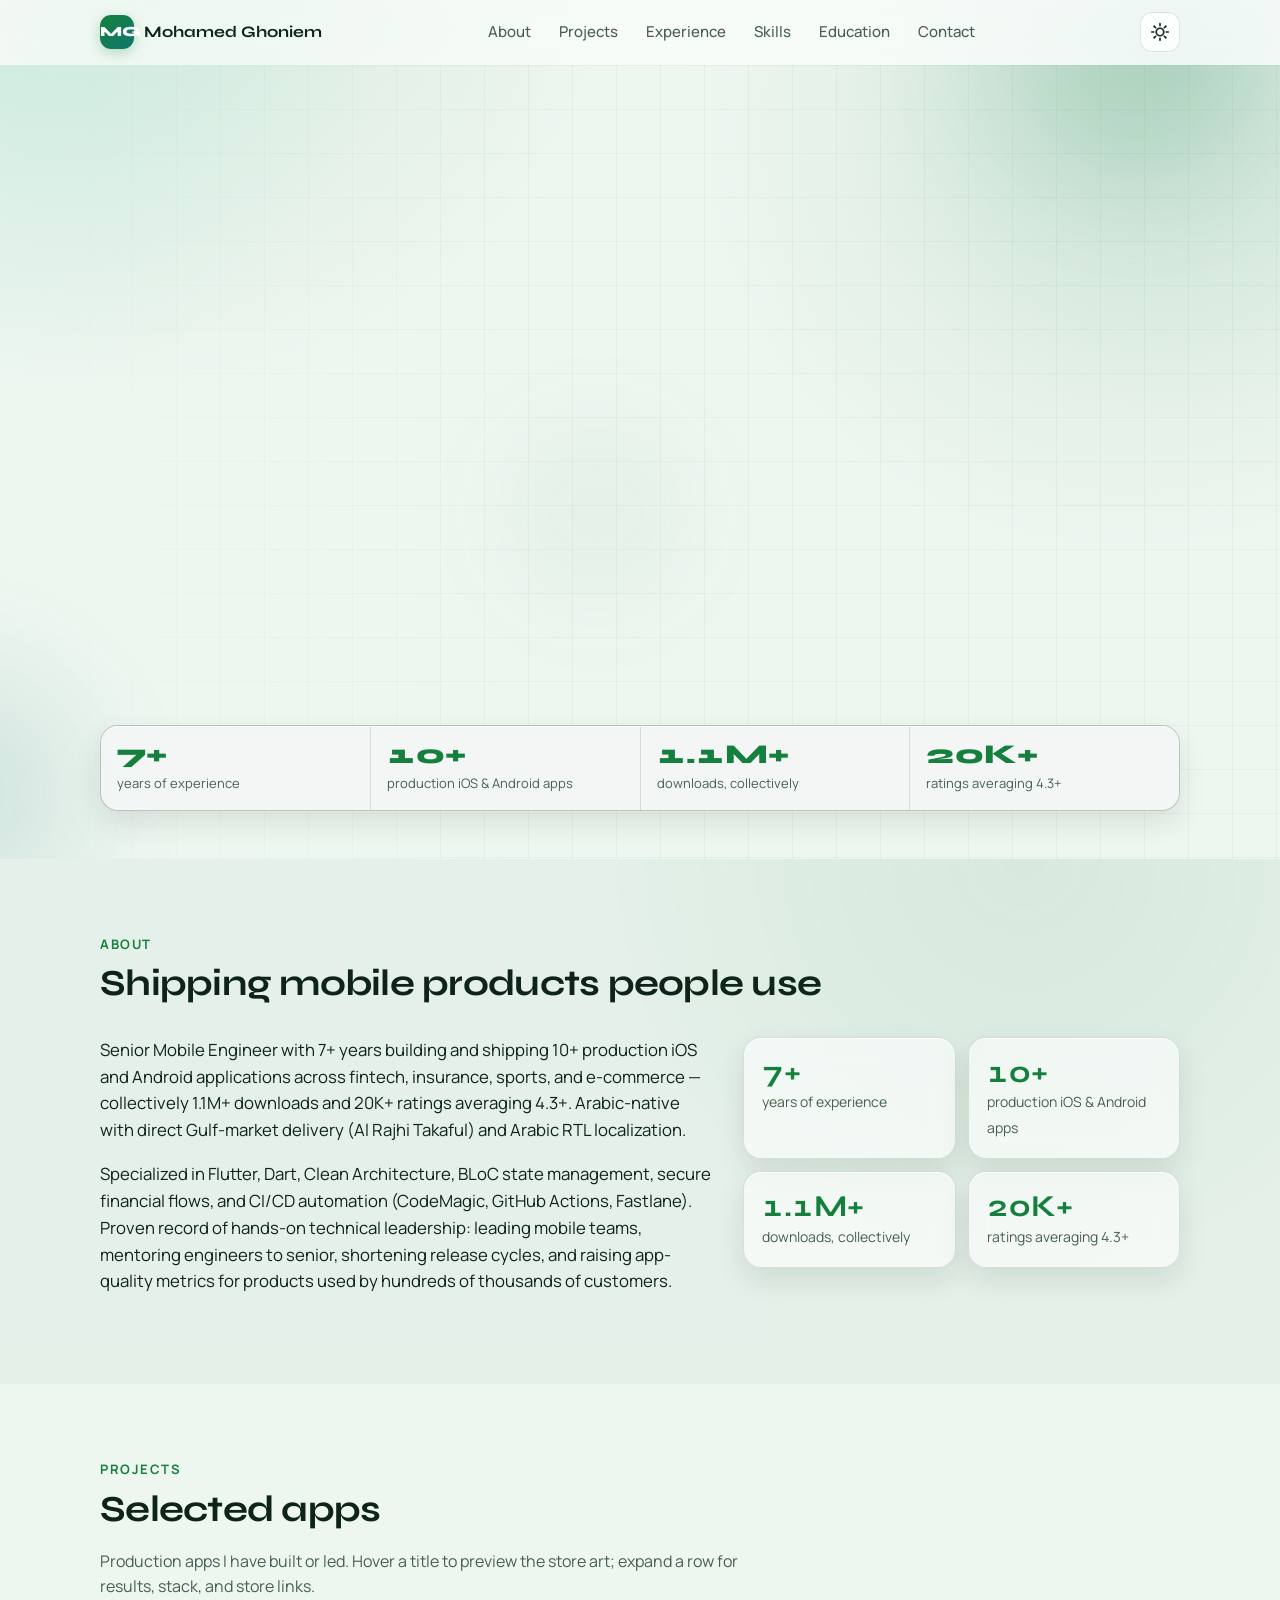
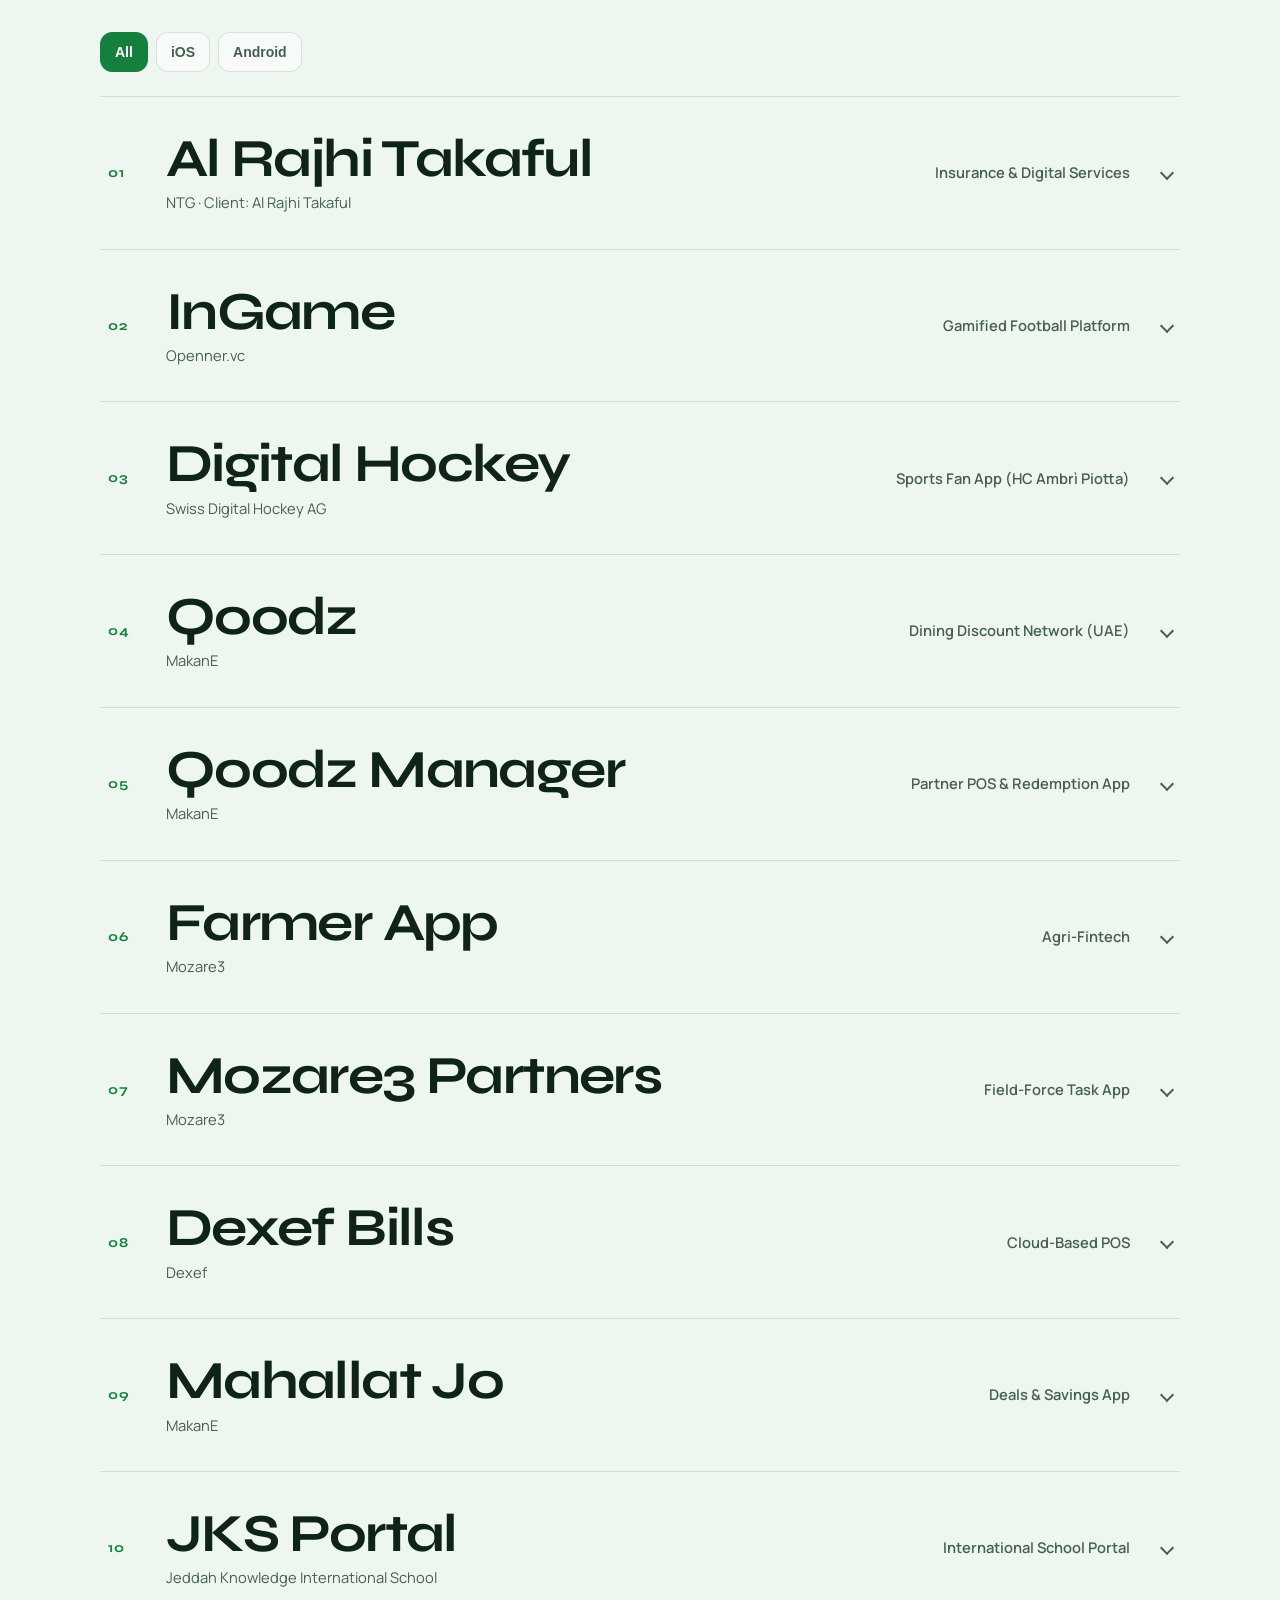
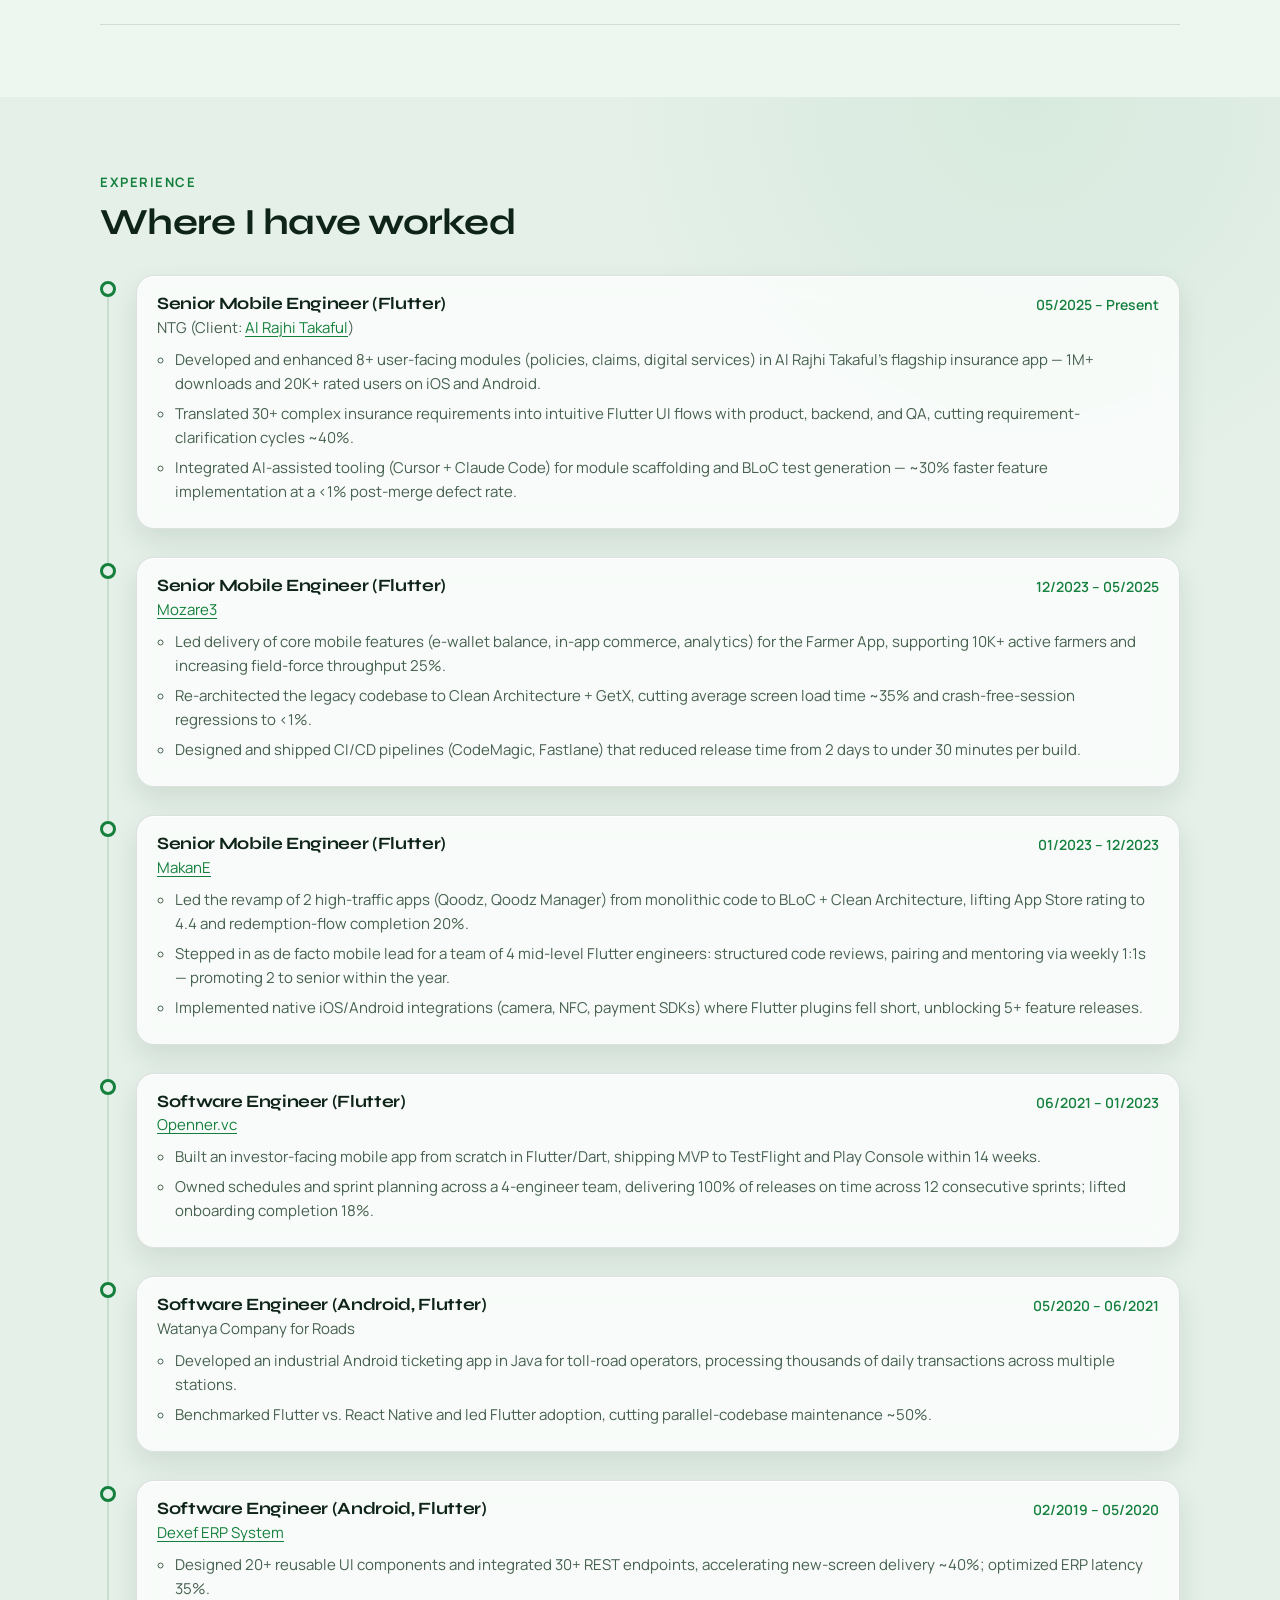
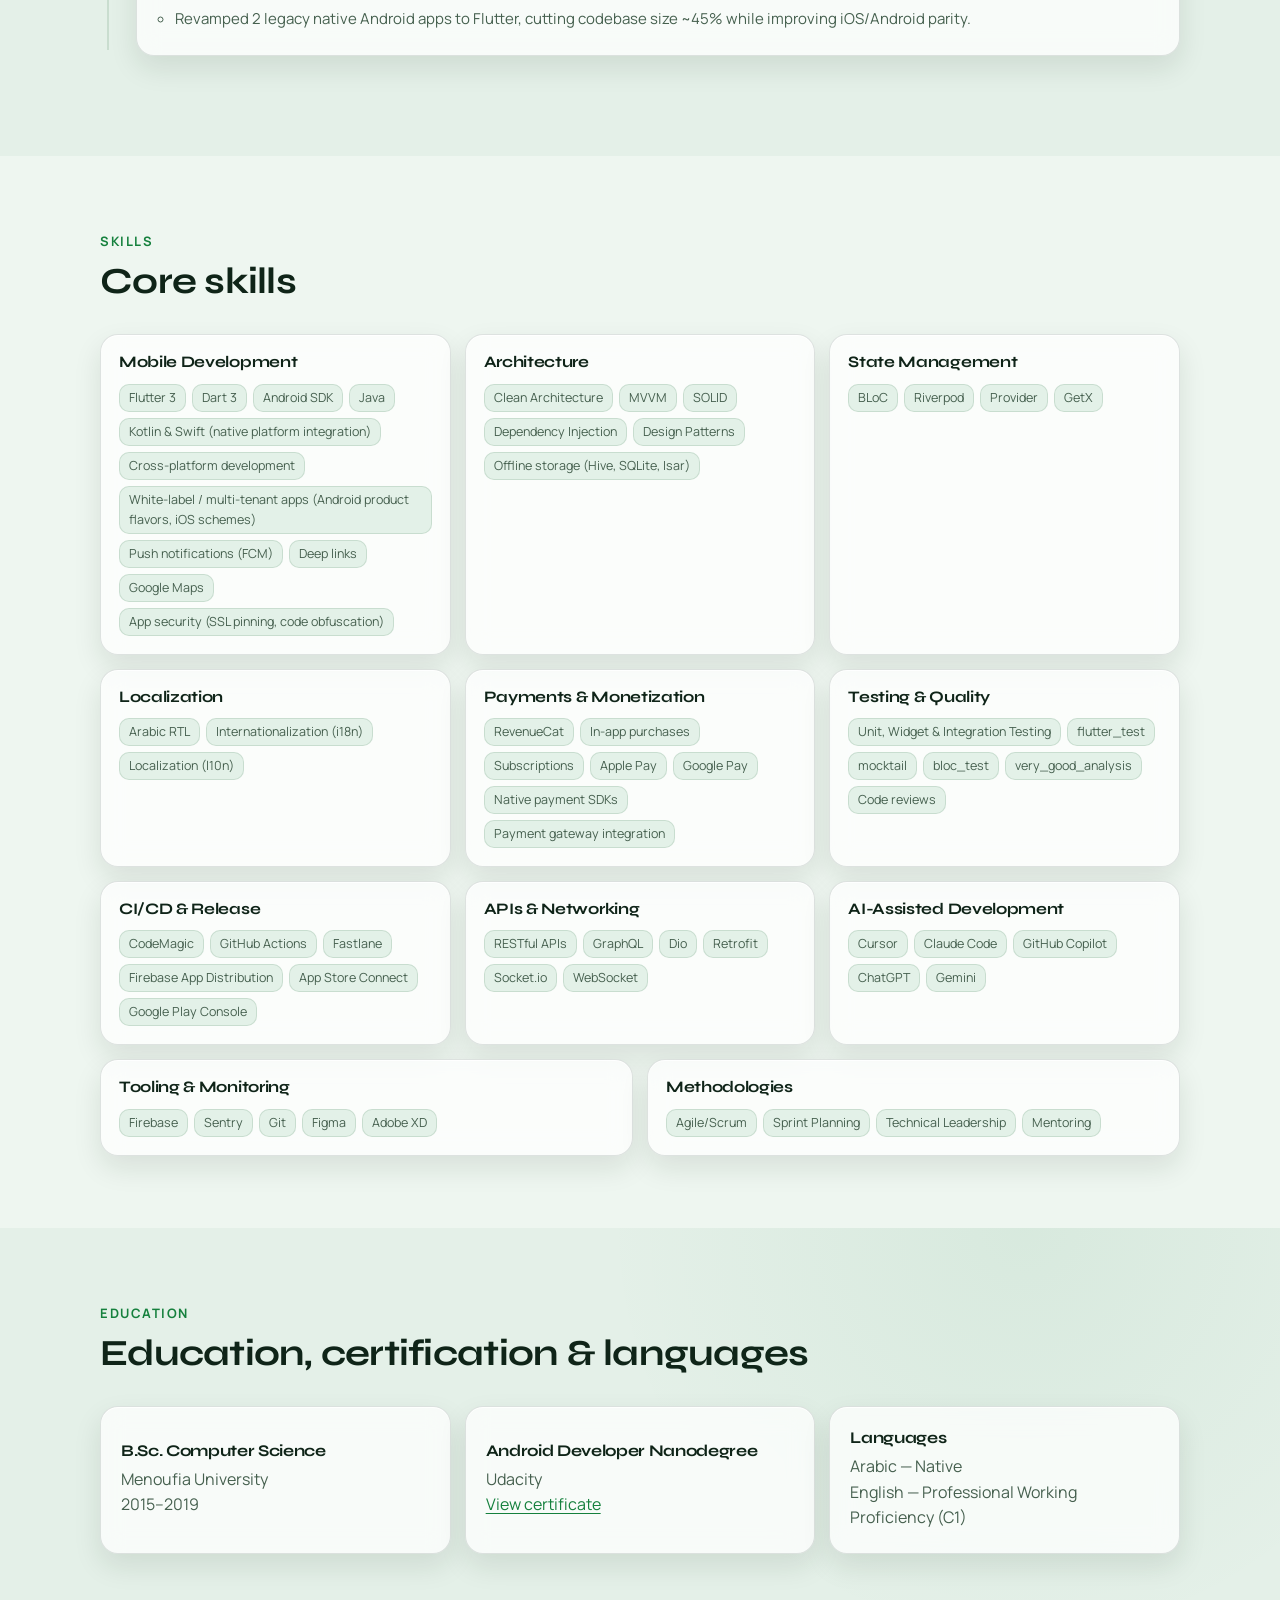
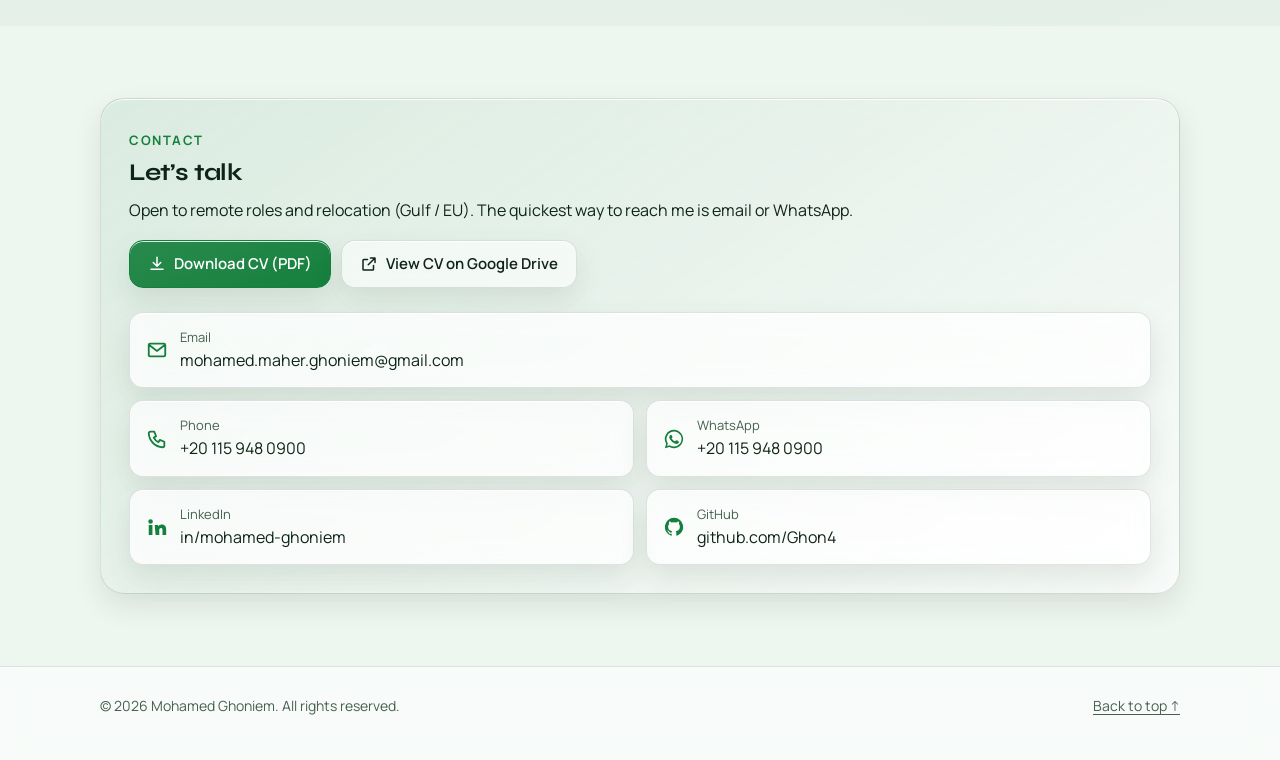
==== commit a8f2a0ae: "Add cinematic intro and Snellenberg-style project list Replace the project card grid with a large-ty" ====
--- a/index.html
+++ b/index.html
@@ -31,12 +31,21 @@
 <link rel="preconnect" href="https://fonts.googleapis.com">
 <link rel="preconnect" href="https://fonts.gstatic.com" crossorigin>
 <link href="https://fonts.googleapis.com/css2?family=Manrope:wght@400;500;600;700;800&family=Syne:wght@600;700;800&display=swap" rel="stylesheet">
-<script>(function(){var r=document.documentElement;r.classList.add('js');r.classList.remove('no-js');try{var t=localStorage.getItem('theme');if(!t)t=matchMedia('(prefers-color-scheme: light)').matches?'light':'dark';r.setAttribute('data-theme',t);}catch(e){}})();</script>
-<link rel="stylesheet" href="assets/css/style.css?v=5">
+<script>(function(){var r=document.documentElement;r.classList.add('js');r.classList.remove('no-js');try{var t=localStorage.getItem('theme');if(!t)t=matchMedia('(prefers-color-scheme: light)').matches?'light':'dark';r.setAttribute('data-theme',t);}catch(e){}try{var rm=matchMedia('(prefers-reduced-motion: reduce)').matches;var skip=/(?:^|[?&])reveal=all(?:&|$)/.test(location.search);if(!rm&&!skip)r.classList.add('intro-pending');else r.classList.add('intro-done');}catch(e){r.classList.add('intro-done');}})();</script>
+<link rel="stylesheet" href="assets/css/style.css?v=6">
 <script type="application/ld+json">{"@context": "https://schema.org", "@type": "Person", "name": "Mohamed Ghoniem", "jobTitle": "Senior Mobile Engineer (Flutter)", "url": "https://ghon4.github.io/", "email": "mailto:mohamed.maher.ghoniem@gmail.com", "telephone": "+201159480900", "address": {"@type": "PostalAddress", "addressLocality": "Cairo", "addressCountry": "EG"}, "alumniOf": {"@type": "CollegeOrUniversity", "name": "Menoufia University"}, "knowsLanguage": ["Arabic", "English"], "knowsAbout": ["Flutter", "Dart", "iOS", "Android", "BLoC", "Riverpod", "Clean Architecture", "CI/CD", "Mobile app development"], "sameAs": ["https://www.linkedin.com/in/mohamed-ghoniem/", "https://github.com/Ghon4"], "worksFor": {"@type": "Organization", "name": "NTG"}}</script>
 </head>
 <body>
 <a class="skip-link" href="#main">Skip to content</a>
+<div class="site-intro" id="site-intro" aria-hidden="true">
+  <div class="intro-veil" aria-hidden="true"></div>
+  <div class="intro-inner">
+    <span class="intro-mark" aria-hidden="true">MG</span>
+    <p class="intro-name">Mohamed Ghoniem</p>
+    <p class="intro-role">Senior Mobile Engineer · Flutter</p>
+    <span class="intro-line" aria-hidden="true"></span>
+  </div>
+</div>
 <header class="site-header">
   <div class="container">
     <nav class="nav" aria-label="Main">
@@ -123,126 +132,251 @@
 <section id="projects" aria-labelledby="projects-title">
   <div class="container">
     <div class="section-head reveal"><span class="eyebrow">Projects</span><h2 id="projects-title">Selected apps</h2>
-      <p>Production apps I have built or led, with results as stated in my CV. Each card highlights key contributions — expand “Key contributions” for the full list.</p></div>
+      <p>Production apps I have built or led. Hover a title to preview the store art; expand a row for results, stack, and store links.</p></div>
     <div class="filters reveal" role="group" aria-label="Filter projects by platform">
       <button class="filter" type="button" data-filter="all" aria-pressed="true">All</button>
       <button class="filter" type="button" data-filter="ios" aria-pressed="false">iOS</button>
       <button class="filter" type="button" data-filter="android" aria-pressed="false">Android</button>
     </div>
-    <ul class="featured"><li class="reveal">
-<article class="card card-featured" data-cats="ios android" aria-labelledby="p-al-rajhi-takaful">
-  <figure class="shot-full"><img src="assets/shots/alrajhi.webp" width="900" height="1950" alt="Al Rajhi Takaful App Store image: All your insurance needs in one place" loading="lazy" decoding="async"></figure>
-  <div class="card-head"><img class="app-icon" src="assets/icons/alrajhi.webp" width="60" height="60" alt="Al Rajhi Takaful app icon" loading="lazy" decoding="async"><div><h3 id="p-al-rajhi-takaful">Al Rajhi Takaful</h3><p class="company">NTG · Client: Al Rajhi Takaful</p></div></div>
-  <p class="tagline">Insurance &amp; Digital Services</p>
-  <p class="desc">Al Rajhi Takaful&#x27;s flagship digital insurance platform: customers manage policies, submit and track claims, and use insurance services securely on iOS and Android.</p>
-  <ul class="metrics" aria-label="Results"><li>1M+ downloads</li><li>4.4 App Store (4.1K)</li><li>4.3 Google Play (19.9K)</li></ul>
-  <ul class="tags" aria-label="Tech stack"><li>Flutter</li><li>BLoC</li><li>REST</li><li>Clean Architecture</li></ul>
-  <details class="kc-more"><summary>Key contributions <span class="kc-count">(7)</span><span class="sr-only"> for Al Rajhi Takaful</span></summary><ul class="kc-list"><li>Developed and enhanced 8+ user-facing modules across policy management, claims workflows and digital services.</li><li>Implemented Clean Architecture and scalable state management to ensure maintainability and long-term stability.</li><li>Integrated secure RESTful APIs and optimized network handling for reliable financial transactions.</li><li>Ensured high standards of performance, stability and secure handling of sensitive insurance and customer data.</li><li>Collaborated closely with product, backend and QA teams to deliver business-critical features aligned with regulatory and insurance requirements, translating 30+ complex requirements into intuitive Flutter UI flows.</li><li>Optimized UI/UX flows to improve usability and streamline complex insurance processes.</li><li>Participated in architectural improvements, code reviews and continuous refactoring to maintain code quality.</li></ul></details>
-  <div class="stores"><a class="store-badge" href="https://apps.apple.com/us/app/al-rajhi-takaful/id1511689440" target="_blank" rel="noopener"><img src="assets/badges/app-store.svg" alt="Download Al Rajhi Takaful on the App Store" width="120" height="40" loading="lazy"></a><a class="store-badge store-badge-gp" href="https://play.google.com/store/apps/details?id=com.alrajhitakaful.dcp" target="_blank" rel="noopener"><img src="assets/badges/google-play.png" alt="Get Al Rajhi Takaful on Google Play" width="135" height="40" loading="lazy"></a></div>
-</article></li>
-<li class="reveal">
-<article class="card card-featured" data-cats="ios android" aria-labelledby="p-ingame">
-  <figure class="shot-full"><img src="assets/shots/ingame.webp" width="900" height="1950" alt="InGame App Store image: The hottest football prediction game" loading="lazy" decoding="async"></figure>
-  <div class="card-head"><img class="app-icon" src="assets/icons/ingame.webp" width="60" height="60" alt="InGame app icon" loading="lazy" decoding="async"><div><h3 id="p-ingame">InGame</h3><p class="company">Openner.vc</p></div></div>
-  <p class="tagline">Gamified Football Platform</p>
-  <p class="desc">A gamified platform where football fans play, compete and engage with the game they love.</p>
-  <ul class="metrics" aria-label="Results"><li>100K+ downloads</li><li>4.5 Google Play (2.1K)</li><li>Zero P0 in month one</li></ul>
-  <ul class="tags" aria-label="Tech stack"><li>Flutter</li><li>BLoC</li><li>MVVM</li><li>GraphQL</li><li>REST</li></ul>
-  <details class="kc-more"><summary>Key contributions <span class="kc-count">(4)</span><span class="sr-only"> for InGame</span></summary><ul class="kc-list"><li>Led the development team (3 engineers) through the production phase to launch, ensuring a polished, bug-free final product.</li><li>Designed and implemented innovative gameplay mechanics and a user-friendly interface.</li><li>Used GraphQL and REST APIs for seamless integration with third-party services.</li><li>Designed and implemented standout features with Flutter, MVVM architecture and BLoC state management.</li></ul></details>
-  <div class="stores"><a class="store-badge" href="https://apps.apple.com/eg/app/ingame-sports/id6497486635" target="_blank" rel="noopener"><img src="assets/badges/app-store.svg" alt="Download InGame on the App Store" width="120" height="40" loading="lazy"></a><a class="store-badge store-badge-gp" href="https://play.google.com/store/apps/details?id=com.in_game.app" target="_blank" rel="noopener"><img src="assets/badges/google-play.png" alt="Get InGame on Google Play" width="135" height="40" loading="lazy"></a></div>
-</article></li>
-<li class="reveal">
-<article class="card card-featured" data-cats="ios android" aria-labelledby="p-digital-hockey">
-  <figure class="shot-full"><img src="assets/shots/digital-hockey.webp" width="900" height="1950" alt="Digital Hockey App Store image: Watch live matches and follow real-time stats" loading="lazy" decoding="async"></figure>
-  <div class="card-head"><img class="app-icon" src="assets/icons/digital-hockey.webp" width="60" height="60" alt="Digital Hockey app icon" loading="lazy" decoding="async"><div><h3 id="p-digital-hockey">Digital Hockey</h3><p class="company">Swiss Digital Hockey AG</p></div></div>
-  <p class="tagline">Sports Fan App (HC Ambrì Piotta)</p>
-  <p class="desc">The companion app for hockey fans, players and clubs, built as a white-label app: multiple branded builds ship from one codebase.</p>
-  <ul class="metrics" aria-label="Results"><li>+30% match-day session length</li></ul>
-  <ul class="tags" aria-label="Tech stack"><li>Flutter</li><li>BLoC</li><li>Socket.io</li><li>RevenueCat</li><li>GoRouter</li></ul>
-  <details class="kc-more"><summary>Key contributions <span class="kc-count">(10)</span><span class="sr-only"> for Digital Hockey</span></summary><ul class="kc-list"><li>White-label architecture: multiple branded builds from one codebase via Android product flavors and iOS schemes.</li><li>Increased user engagement with real-time chat, live matches and other features using Socket.io.</li><li>Integrated RevenueCat for in-app purchases and subscriptions, enabling premium features and revenue generation.</li><li>Implemented the BLoC state management pattern and Clean Architecture for a well-structured, maintainable codebase.</li><li>Integrated a payment gateway for secure, seamless transactions within the app.</li><li>Used Sentry for issue tracking to proactively resolve bugs and improve app reliability.</li><li>Leveraged animations to enhance the user interface and provide an engaging user experience.</li><li>Used Dio for efficient network requests and data retrieval.</li><li>Implemented GoRouter navigation, improving user flow and usability.</li><li>Leveraged geo services to provide location-based features relevant to hockey fans.</li></ul></details>
-  <div class="stores"><a class="store-badge" href="https://apps.apple.com/us/app/digital-hockey/id6463205087" target="_blank" rel="noopener"><img src="assets/badges/app-store.svg" alt="Download Digital Hockey on the App Store" width="120" height="40" loading="lazy"></a><a class="store-badge store-badge-gp" href="https://play.google.com/store/apps/details?id=com.sdh.app" target="_blank" rel="noopener"><img src="assets/badges/google-play.png" alt="Get Digital Hockey on Google Play" width="135" height="40" loading="lazy"></a></div>
-</article></li></ul>
-    <ul class="projects">
-<li class="reveal">
-<article class="card" data-cats="ios android" aria-labelledby="p-qoodz">
-  <figure class="shot-full"><img src="assets/shots/qoodz.webp" width="900" height="1950" alt="Qoodz App Store image: home screen with dining offers" loading="lazy" decoding="async"></figure>
-  <div class="card-head"><img class="app-icon" src="assets/icons/qoodz.webp" width="60" height="60" alt="Qoodz app icon" loading="lazy" decoding="async"><div><h3 id="p-qoodz">Qoodz</h3><p class="company">MakanE</p></div></div>
-  <p class="tagline">Dining Discount Network (UAE)</p>
-  <p class="desc">Connects users to a network of restaurants and cafés, offering exclusive discounts through QR code scanning for a seamless, personalized dining experience.</p>
-  <ul class="metrics" aria-label="Results"><li>QR redemption +20%</li><li>~35% faster cold start</li><li>Crash-free &gt;99% (Sentry)</li></ul>
-  <ul class="tags" aria-label="Tech stack"><li>Flutter</li><li>BLoC</li><li>Firebase</li><li>Payment Gateway</li></ul>
-  <details class="kc-more"><summary>Key contributions <span class="kc-count">(9)</span><span class="sr-only"> for Qoodz</span></summary><ul class="kc-list"><li>Revamped the app from monolithic code to the BLoC pattern and Clean Architecture for a well-structured, maintainable codebase.</li><li>Ensured seamless QR-based discount redemption across multiple establishments.</li><li>Revamped the app&#x27;s UI/UX for better usability and engagement.</li><li>Implemented new features to enhance partner and customer interactions.</li><li>Integrated Firebase for real-time updates and analytics.</li><li>Integrated a payment gateway for secure, seamless transactions within the app.</li><li>Used Sentry for issue tracking to proactively resolve bugs and improve app reliability.</li><li>Leveraged animations to enhance the user interface and provide an engaging user experience.</li><li>Used Dio for efficient network requests and data retrieval.</li></ul></details>
-  <div class="stores"><a class="store-badge" href="https://apps.apple.com/eg/app/qoodz/id1661863581" target="_blank" rel="noopener"><img src="assets/badges/app-store.svg" alt="Download Qoodz on the App Store" width="120" height="40" loading="lazy"></a><a class="store-badge store-badge-gp" href="https://play.google.com/store/apps/details?id=com.qoodz.app" target="_blank" rel="noopener"><img src="assets/badges/google-play.png" alt="Get Qoodz on Google Play" width="135" height="40" loading="lazy"></a></div>
-</article></li>
-<li class="reveal">
-<article class="card" data-cats="ios android" aria-labelledby="p-qoodz-manager">
-  <figure class="shot-full"><img src="assets/shots/qoodz-manager.webp" width="900" height="1950" alt="Qoodz Manager App Store image: login screen" loading="lazy" decoding="async"></figure>
-  <div class="card-head"><img class="app-icon" src="assets/icons/qoodz-manager.webp" width="60" height="60" alt="Qoodz Manager app icon" loading="lazy" decoding="async"><div><h3 id="p-qoodz-manager">Qoodz Manager</h3><p class="company">MakanE</p></div></div>
-  <p class="tagline">Partner POS &amp; Redemption App</p>
-  <p class="desc">A full point-of-sale (POS) application for Qoodz restaurant and café partners, with promo-code redemption and customer-offer management that makes it easy to exchange and track offers.</p>
-  <ul class="metrics" aria-label="Results"><li>Redemption flow 5→2 steps (~40% faster)</li><li>8+ partner features</li><li>Used daily by 100+ outlets</li></ul>
-  <ul class="tags" aria-label="Tech stack"><li>Flutter</li><li>BLoC</li><li>Firebase</li><li>Dio</li></ul>
-  <details class="kc-more"><summary>Key contributions <span class="kc-count">(11)</span><span class="sr-only"> for Qoodz Manager</span></summary><ul class="kc-list"><li>Built the full offline mode: sales keep working without an internet connection and sync once the device is back online.</li><li>Revamped the app&#x27;s design and functionality for an improved partner experience.</li><li>Added new features to simplify offer redemption and tracking.</li><li>Integrated Firebase for real-time data synchronization and analytics.</li><li>Optimized app performance for seamless business operations.</li><li>Enhanced UI/UX to ensure smooth usability for restaurant partners.</li><li>Implemented the BLoC state management pattern and Clean Architecture for a well-structured, maintainable codebase.</li><li>Integrated a payment gateway for secure, seamless transactions within the app.</li><li>Used Sentry for issue tracking to proactively resolve bugs and improve app reliability.</li><li>Leveraged animations to enhance the user interface and provide an engaging user experience.</li><li>Used Dio for efficient network requests and data retrieval.</li></ul></details>
-  <div class="stores"><a class="store-badge" href="https://apps.apple.com/us/app/qoodz-manager/id1662103779" target="_blank" rel="noopener"><img src="assets/badges/app-store.svg" alt="Download Qoodz Manager on the App Store" width="120" height="40" loading="lazy"></a><a class="store-badge store-badge-gp" href="https://play.google.com/store/apps/details?id=com.qoodz.pos" target="_blank" rel="noopener"><img src="assets/badges/google-play.png" alt="Get Qoodz Manager on Google Play" width="135" height="40" loading="lazy"></a></div>
-</article></li>
-<li class="reveal">
-<article class="card" data-cats="android" aria-labelledby="p-farmer-app">
-  <figure class="shot-full"><img src="assets/shots/farmer.webp" width="360" height="780" alt="Farmer App Google Play screenshot: onboarding" loading="lazy" decoding="async"></figure>
-  <div class="card-head"><img class="app-icon" src="assets/icons/farmer.webp" width="60" height="60" alt="Farmer App app icon" loading="lazy" decoding="async"><div><h3 id="p-farmer-app">Farmer App</h3><p class="company">Mozare3</p></div></div>
-  <p class="tagline">Agri-Fintech</p>
-  <p class="desc">Contract-farming app offering financial assistance, materials and agricultural extension services to farmers, with electronic account statements for tracking financial transactions.</p>
-  <ul class="metrics" aria-label="Results"><li>10K+ downloads</li><li>10K+ farmers</li></ul>
-  <ul class="tags" aria-label="Tech stack"><li>Flutter</li><li>GetX</li><li>Dio</li><li>Retrofit</li><li>DI</li></ul>
-  <details class="kc-more"><summary>Key contributions <span class="kc-count">(6)</span><span class="sr-only"> for Farmer App</span></summary><ul class="kc-list"><li>Led delivery of core mobile features (e-wallet balance, in-app commerce, analytics) for 10K+ active farmers.</li><li>Re-architected the legacy codebase to Clean Architecture + GetX, cutting average screen load time ~35%.</li><li>Designed and shipped CI/CD pipelines (CodeMagic, Fastlane), reducing release time from 2 days to under 30 minutes per build.</li><li>Hardened security of user and financial data (token rotation, encrypted local storage, Sentry), driving production crashes down 60%.</li><li>Dio and Retrofit HTTP clients, dependency injection with injectable, and JSON serialization with json_annotation / json_serializable.</li><li>Clean Code principles, environment configuration via env files, and static analysis with Flutter Lints.</li></ul></details>
-  <div class="stores"><a class="store-badge store-badge-gp" href="https://play.google.com/store/apps/details?id=com.mozare3.farmer" target="_blank" rel="noopener"><img src="assets/badges/google-play.png" alt="Get Farmer App on Google Play" width="135" height="40" loading="lazy"></a></div>
-</article></li>
-<li class="reveal">
-<article class="card" data-cats="android" aria-labelledby="p-mozare3-partners">
-  <figure class="shot-full"><img src="assets/shots/partners.webp" width="351" height="780" alt="Mozare3 Partners Google Play screenshot: clients list" loading="lazy" decoding="async"></figure>
-  <div class="card-head"><img class="app-icon" src="assets/icons/mozare3-partners.webp" width="60" height="60" alt="Mozare3 Partners app icon" loading="lazy" decoding="async"><div><h3 id="p-mozare3-partners">Mozare3 Partners</h3><p class="company">Mozare3</p></div></div>
-  <p class="tagline">Field-Force Task App</p>
-  <p class="desc">Used by the Mozare3 field force to submit their periodic tasks. Developed with Flutter.</p>
-  
-  <ul class="tags" aria-label="Tech stack"><li>Flutter</li><li>BLoC</li><li>Clean Architecture</li><li>Dio</li></ul>
-  <details class="kc-more"><summary>Key contributions <span class="kc-count">(3)</span><span class="sr-only"> for Mozare3 Partners</span></summary><ul class="kc-list"><li>Architected the app with the BLoC state management pattern and Clean Architecture for a well-structured, maintainable codebase.</li><li>Enhanced the UI with custom animations to improve aesthetics and ensure an engaging user experience.</li><li>Optimized networking with Dio for efficient network requests and seamless data retrieval.</li></ul></details>
-  <div class="stores"><a class="store-badge store-badge-gp" href="https://play.google.com/store/apps/details?id=com.partners.mozare3" target="_blank" rel="noopener"><img src="assets/badges/google-play.png" alt="Get Mozare3 Partners on Google Play" width="135" height="40" loading="lazy"></a></div>
-</article></li>
-<li class="reveal">
-<article class="card" data-cats="ios android" aria-labelledby="p-dexef-bills">
-  <figure class="shot-full"><img src="assets/shots/dexef.webp" width="900" height="1950" alt="Dexef Bills App Store image: sales dashboard" loading="lazy" decoding="async"></figure>
-  <div class="card-head"><img class="app-icon" src="assets/icons/dexef.webp" width="60" height="60" alt="Dexef Bills app icon" loading="lazy" decoding="async"><div><h3 id="p-dexef-bills">Dexef Bills</h3><p class="company">Dexef</p></div></div>
-  <p class="tagline">Cloud-Based POS</p>
-  <p class="desc">Cloud-based point-of-sale application that simplifies inventory and transaction management for businesses.</p>
-  <ul class="metrics" aria-label="Results"><li>1K+ daily transactions per merchant</li><li>Offline-first sync</li></ul>
-  <ul class="tags" aria-label="Tech stack"><li>Flutter</li><li>Dart</li><li>REST</li></ul>
-  <details class="kc-more"><summary>Key contributions <span class="kc-count">(4)</span><span class="sr-only"> for Dexef Bills</span></summary><ul class="kc-list"><li>Developed Dexef POS with Flutter and Dart, providing real-time data on sales, inventory, and employee and customer management.</li><li>Integrated various APIs to streamline business operations and increase profitability.</li><li>Created an intuitive user interface backed by real-time data from the integrated APIs.</li><li>Built offline-first synchronization for real-time inventory and transactions over REST.</li></ul></details>
-  <div class="stores"><a class="store-badge" href="https://apps.apple.com/eg/app/dexef-pos/id1618652580" target="_blank" rel="noopener"><img src="assets/badges/app-store.svg" alt="Download Dexef Bills on the App Store" width="120" height="40" loading="lazy"></a><a class="store-badge store-badge-gp" href="https://play.google.com/store/apps/details?id=com.dexef.dexef_one_pro_flutter" target="_blank" rel="noopener"><img src="assets/badges/google-play.png" alt="Get Dexef Bills on Google Play" width="135" height="40" loading="lazy"></a></div>
-</article></li>
-<li class="reveal">
-<article class="card" data-cats="ios" aria-labelledby="p-mahallat-jo">
-  <figure class="shot-full"><img src="assets/shots/mahallat.webp" width="900" height="1950" alt="Mahallat Jo App Store image: splash and home" loading="lazy" decoding="async"></figure>
-  <div class="card-head"><img class="app-icon" src="assets/icons/mahallat.webp" width="60" height="60" alt="Mahallat Jo app icon" loading="lazy" decoding="async"><div><h3 id="p-mahallat-jo">Mahallat Jo</h3><p class="company">MakanE</p></div></div>
-  <p class="tagline">Deals &amp; Savings App</p>
-  <p class="desc">Revamped and expanded the Mahallat Jo app, enhancing the user experience and access to benefits, deals and savings across a diverse merchant network.</p>
-  
-  <ul class="tags" aria-label="Tech stack"><li>Flutter</li></ul>
-  <details class="kc-more"><summary>Key contributions <span class="kc-count">(4)</span><span class="sr-only"> for Mahallat Jo</span></summary><ul class="kc-list"><li>Led the development and implementation of new features such as search and a notifications system.</li><li>Collaborated with cross-functional teams to ensure seamless user experiences.</li><li>Conducted rigorous testing and optimization to enhance app performance.</li><li>Implemented strategies to expand the merchant network and categories.</li></ul></details>
-  <div class="stores"><a class="store-badge" href="https://apps.apple.com/us/app/mahallatjo/id6449230776" target="_blank" rel="noopener"><img src="assets/badges/app-store.svg" alt="Download Mahallat Jo on the App Store" width="120" height="40" loading="lazy"></a></div>
-</article></li>
-<li class="reveal jks-row">
-<article class="card card-compact" data-cats="" aria-labelledby="p-jks-portal">
-  
-  <div class="card-head"><div class="app-icon monogram" role="img" aria-label="JKS Portal monogram">JP</div><div><h3 id="p-jks-portal">JKS Portal</h3><p class="company">Jeddah Knowledge International School</p></div></div>
-  <p class="tagline">International School Portal</p>
-  <p class="desc">A portal app for students, parents and staff of an international school.</p>
-  
-  <ul class="tags" aria-label="Tech stack"><li>Flutter</li></ul>
-  <details class="kc-more"><summary>Key contributions <span class="kc-count">(1)</span><span class="sr-only"> for JKS Portal</span></summary><ul class="kc-list"><li>Developed a comprehensive portal app for students, parents and staff, facilitating seamless communication and access to school services.</li></ul></details>
-  <p class="note">No longer listed on the app stores.</p>
-</article></li>
-    </ul>
-  </div>
-</section>
+
+    <div class="work-stage">
+      <div class="work-float" id="work-float" aria-hidden="true">
+        <div class="work-float-frame"><img alt="" width="900" height="1950" decoding="async"></div>
+      </div>
+
+      <ul class="work-list" id="work-list">
+
+<li class="work-item reveal" data-cats="ios android" data-shot="assets/shots/alrajhi.webp">
+  <button class="work-row" type="button" aria-expanded="false" aria-controls="panel-al-rajhi-takaful">
+    <span class="work-index" aria-hidden="true">01</span>
+    <span class="work-main">
+      <span class="work-title" id="p-al-rajhi-takaful">Al Rajhi Takaful</span>
+      <span class="work-company">NTG · Client: Al Rajhi Takaful</span>
+    </span>
+    <span class="work-cat">Insurance &amp; Digital Services</span>
+    <span class="work-chevron" aria-hidden="true"></span>
+  </button>
+  <div class="work-panel" id="panel-al-rajhi-takaful" hidden>
+    <figure class="work-panel-shot"><img src="assets/shots/alrajhi.webp" width="900" height="1950" alt="Al Rajhi Takaful App Store image: All your insurance needs in one place" loading="lazy" decoding="async"></figure>
+    <div class="work-panel-body">
+      <div class="card-head"><img class="app-icon" src="assets/icons/alrajhi.webp" width="60" height="60" alt="Al Rajhi Takaful app icon" loading="lazy" decoding="async"><div><h3>Al Rajhi Takaful</h3><p class="company">NTG · Client: Al Rajhi Takaful</p></div></div>
+      <p class="desc">Al Rajhi Takaful&#x27;s flagship digital insurance platform: customers manage policies, submit and track claims, and use insurance services securely on iOS and Android.</p>
+      <ul class="metrics" aria-label="Results"><li>1M+ downloads</li><li>4.4 App Store (4.1K)</li><li>4.3 Google Play (19.9K)</li></ul>
+      <ul class="tags" aria-label="Tech stack"><li>Flutter</li><li>BLoC</li><li>REST</li><li>Clean Architecture</li></ul>
+      <details class="kc-more"><summary>Key contributions <span class="kc-count">(7)</span><span class="sr-only"> for Al Rajhi Takaful</span></summary><ul class="kc-list"><li>Developed and enhanced 8+ user-facing modules across policy management, claims workflows and digital services.</li><li>Implemented Clean Architecture and scalable state management to ensure maintainability and long-term stability.</li><li>Integrated secure RESTful APIs and optimized network handling for reliable financial transactions.</li><li>Ensured high standards of performance, stability and secure handling of sensitive insurance and customer data.</li><li>Collaborated closely with product, backend and QA teams to deliver business-critical features aligned with regulatory and insurance requirements, translating 30+ complex requirements into intuitive Flutter UI flows.</li><li>Optimized UI/UX flows to improve usability and streamline complex insurance processes.</li><li>Participated in architectural improvements, code reviews and continuous refactoring to maintain code quality.</li></ul></details>
+      <div class="stores"><a class="store-badge" href="https://apps.apple.com/us/app/al-rajhi-takaful/id1511689440" target="_blank" rel="noopener"><img src="assets/badges/app-store.svg" alt="Download Al Rajhi Takaful on the App Store" width="120" height="40" loading="lazy"></a><a class="store-badge store-badge-gp" href="https://play.google.com/store/apps/details?id=com.alrajhitakaful.dcp" target="_blank" rel="noopener"><img src="assets/badges/google-play.png" alt="Get Al Rajhi Takaful on Google Play" width="135" height="40" loading="lazy"></a></div>
+    </div>
+  </div>
+</li>
+
+<li class="work-item reveal" data-cats="ios android" data-shot="assets/shots/ingame.webp">
+  <button class="work-row" type="button" aria-expanded="false" aria-controls="panel-ingame">
+    <span class="work-index" aria-hidden="true">02</span>
+    <span class="work-main">
+      <span class="work-title" id="p-ingame">InGame</span>
+      <span class="work-company">Openner.vc</span>
+    </span>
+    <span class="work-cat">Gamified Football Platform</span>
+    <span class="work-chevron" aria-hidden="true"></span>
+  </button>
+  <div class="work-panel" id="panel-ingame" hidden>
+    <figure class="work-panel-shot"><img src="assets/shots/ingame.webp" width="900" height="1950" alt="InGame App Store image: The hottest football prediction game" loading="lazy" decoding="async"></figure>
+    <div class="work-panel-body">
+      <div class="card-head"><img class="app-icon" src="assets/icons/ingame.webp" width="60" height="60" alt="InGame app icon" loading="lazy" decoding="async"><div><h3>InGame</h3><p class="company">Openner.vc</p></div></div>
+      <p class="desc">A gamified platform where football fans play, compete and engage with the game they love.</p>
+      <ul class="metrics" aria-label="Results"><li>100K+ downloads</li><li>4.5 Google Play (2.1K)</li><li>Zero P0 in month one</li></ul>
+      <ul class="tags" aria-label="Tech stack"><li>Flutter</li><li>BLoC</li><li>MVVM</li><li>GraphQL</li><li>REST</li></ul>
+      <details class="kc-more"><summary>Key contributions <span class="kc-count">(4)</span><span class="sr-only"> for InGame</span></summary><ul class="kc-list"><li>Led the development team (3 engineers) through the production phase to launch, ensuring a polished, bug-free final product.</li><li>Designed and implemented innovative gameplay mechanics and a user-friendly interface.</li><li>Used GraphQL and REST APIs for seamless integration with third-party services.</li><li>Designed and implemented standout features with Flutter, MVVM architecture and BLoC state management.</li></ul></details>
+      <div class="stores"><a class="store-badge" href="https://apps.apple.com/eg/app/ingame-sports/id6497486635" target="_blank" rel="noopener"><img src="assets/badges/app-store.svg" alt="Download InGame on the App Store" width="120" height="40" loading="lazy"></a><a class="store-badge store-badge-gp" href="https://play.google.com/store/apps/details?id=com.in_game.app" target="_blank" rel="noopener"><img src="assets/badges/google-play.png" alt="Get InGame on Google Play" width="135" height="40" loading="lazy"></a></div>
+    </div>
+  </div>
+</li>
+
+<li class="work-item reveal" data-cats="ios android" data-shot="assets/shots/digital-hockey.webp">
+  <button class="work-row" type="button" aria-expanded="false" aria-controls="panel-digital-hockey">
+    <span class="work-index" aria-hidden="true">03</span>
+    <span class="work-main">
+      <span class="work-title" id="p-digital-hockey">Digital Hockey</span>
+      <span class="work-company">Swiss Digital Hockey AG</span>
+    </span>
+    <span class="work-cat">Sports Fan App (HC Ambrì Piotta)</span>
+    <span class="work-chevron" aria-hidden="true"></span>
+  </button>
+  <div class="work-panel" id="panel-digital-hockey" hidden>
+    <figure class="work-panel-shot"><img src="assets/shots/digital-hockey.webp" width="900" height="1950" alt="Digital Hockey App Store image: Watch live matches and follow real-time stats" loading="lazy" decoding="async"></figure>
+    <div class="work-panel-body">
+      <div class="card-head"><img class="app-icon" src="assets/icons/digital-hockey.webp" width="60" height="60" alt="Digital Hockey app icon" loading="lazy" decoding="async"><div><h3>Digital Hockey</h3><p class="company">Swiss Digital Hockey AG</p></div></div>
+      <p class="desc">The companion app for hockey fans, players and clubs, built as a white-label app: multiple branded builds ship from one codebase.</p>
+      <ul class="metrics" aria-label="Results"><li>+30% match-day session length</li></ul>
+      <ul class="tags" aria-label="Tech stack"><li>Flutter</li><li>BLoC</li><li>Socket.io</li><li>RevenueCat</li><li>GoRouter</li></ul>
+      <details class="kc-more"><summary>Key contributions <span class="kc-count">(10)</span><span class="sr-only"> for Digital Hockey</span></summary><ul class="kc-list"><li>White-label architecture: multiple branded builds from one codebase via Android product flavors and iOS schemes.</li><li>Increased user engagement with real-time chat, live matches and other features using Socket.io.</li><li>Integrated RevenueCat for in-app purchases and subscriptions, enabling premium features and revenue generation.</li><li>Implemented the BLoC state management pattern and Clean Architecture for a well-structured, maintainable codebase.</li><li>Integrated a payment gateway for secure, seamless transactions within the app.</li><li>Used Sentry for issue tracking to proactively resolve bugs and improve app reliability.</li><li>Leveraged animations to enhance the user interface and provide an engaging user experience.</li><li>Used Dio for efficient network requests and data retrieval.</li><li>Implemented GoRouter navigation, improving user flow and usability.</li><li>Leveraged geo services to provide location-based features relevant to hockey fans.</li></ul></details>
+      <div class="stores"><a class="store-badge" href="https://apps.apple.com/us/app/digital-hockey/id6463205087" target="_blank" rel="noopener"><img src="assets/badges/app-store.svg" alt="Download Digital Hockey on the App Store" width="120" height="40" loading="lazy"></a><a class="store-badge store-badge-gp" href="https://play.google.com/store/apps/details?id=com.sdh.app" target="_blank" rel="noopener"><img src="assets/badges/google-play.png" alt="Get Digital Hockey on Google Play" width="135" height="40" loading="lazy"></a></div>
+    </div>
+  </div>
+</li>
+
+<li class="work-item reveal" data-cats="ios android" data-shot="assets/shots/qoodz.webp">
+  <button class="work-row" type="button" aria-expanded="false" aria-controls="panel-qoodz">
+    <span class="work-index" aria-hidden="true">04</span>
+    <span class="work-main">
+      <span class="work-title" id="p-qoodz">Qoodz</span>
+      <span class="work-company">MakanE</span>
+    </span>
+    <span class="work-cat">Dining Discount Network (UAE)</span>
+    <span class="work-chevron" aria-hidden="true"></span>
+  </button>
+  <div class="work-panel" id="panel-qoodz" hidden>
+    <figure class="work-panel-shot"><img src="assets/shots/qoodz.webp" width="900" height="1950" alt="Qoodz App Store image: home screen with dining offers" loading="lazy" decoding="async"></figure>
+    <div class="work-panel-body">
+      <div class="card-head"><img class="app-icon" src="assets/icons/qoodz.webp" width="60" height="60" alt="Qoodz app icon" loading="lazy" decoding="async"><div><h3>Qoodz</h3><p class="company">MakanE</p></div></div>
+      <p class="desc">Connects users to a network of restaurants and cafés, offering exclusive discounts through QR code scanning for a seamless, personalized dining experience.</p>
+      <ul class="metrics" aria-label="Results"><li>QR redemption +20%</li><li>~35% faster cold start</li><li>Crash-free &gt;99% (Sentry)</li></ul>
+      <ul class="tags" aria-label="Tech stack"><li>Flutter</li><li>BLoC</li><li>Firebase</li><li>Payment Gateway</li></ul>
+      <details class="kc-more"><summary>Key contributions <span class="kc-count">(9)</span><span class="sr-only"> for Qoodz</span></summary><ul class="kc-list"><li>Revamped the app from monolithic code to the BLoC pattern and Clean Architecture for a well-structured, maintainable codebase.</li><li>Ensured seamless QR-based discount redemption across multiple establishments.</li><li>Revamped the app&#x27;s UI/UX for better usability and engagement.</li><li>Implemented new features to enhance partner and customer interactions.</li><li>Integrated Firebase for real-time updates and analytics.</li><li>Integrated a payment gateway for secure, seamless transactions within the app.</li><li>Used Sentry for issue tracking to proactively resolve bugs and improve app reliability.</li><li>Leveraged animations to enhance the user interface and provide an engaging user experience.</li><li>Used Dio for efficient network requests and data retrieval.</li></ul></details>
+      <div class="stores"><a class="store-badge" href="https://apps.apple.com/eg/app/qoodz/id1661863581" target="_blank" rel="noopener"><img src="assets/badges/app-store.svg" alt="Download Qoodz on the App Store" width="120" height="40" loading="lazy"></a><a class="store-badge store-badge-gp" href="https://play.google.com/store/apps/details?id=com.qoodz.app" target="_blank" rel="noopener"><img src="assets/badges/google-play.png" alt="Get Qoodz on Google Play" width="135" height="40" loading="lazy"></a></div>
+    </div>
+  </div>
+</li>
+
+<li class="work-item reveal" data-cats="ios android" data-shot="assets/shots/qoodz-manager.webp">
+  <button class="work-row" type="button" aria-expanded="false" aria-controls="panel-qoodz-manager">
+    <span class="work-index" aria-hidden="true">05</span>
+    <span class="work-main">
+      <span class="work-title" id="p-qoodz-manager">Qoodz Manager</span>
+      <span class="work-company">MakanE</span>
+    </span>
+    <span class="work-cat">Partner POS &amp; Redemption App</span>
+    <span class="work-chevron" aria-hidden="true"></span>
+  </button>
+  <div class="work-panel" id="panel-qoodz-manager" hidden>
+    <figure class="work-panel-shot"><img src="assets/shots/qoodz-manager.webp" width="900" height="1950" alt="Qoodz Manager App Store image: login screen" loading="lazy" decoding="async"></figure>
+    <div class="work-panel-body">
+      <div class="card-head"><img class="app-icon" src="assets/icons/qoodz-manager.webp" width="60" height="60" alt="Qoodz Manager app icon" loading="lazy" decoding="async"><div><h3>Qoodz Manager</h3><p class="company">MakanE</p></div></div>
+      <p class="desc">A full point-of-sale (POS) application for Qoodz restaurant and café partners, with promo-code redemption and customer-offer management that makes it easy to exchange and track offers.</p>
+      <ul class="metrics" aria-label="Results"><li>Redemption flow 5→2 steps (~40% faster)</li><li>8+ partner features</li><li>Used daily by 100+ outlets</li></ul>
+      <ul class="tags" aria-label="Tech stack"><li>Flutter</li><li>BLoC</li><li>Firebase</li><li>Dio</li></ul>
+      <details class="kc-more"><summary>Key contributions <span class="kc-count">(11)</span><span class="sr-only"> for Qoodz Manager</span></summary><ul class="kc-list"><li>Built the full offline mode: sales keep working without an internet connection and sync once the device is back online.</li><li>Revamped the app&#x27;s design and functionality for an improved partner experience.</li><li>Added new features to simplify offer redemption and tracking.</li><li>Integrated Firebase for real-time data synchronization and analytics.</li><li>Optimized app performance for seamless business operations.</li><li>Enhanced UI/UX to ensure smooth usability for restaurant partners.</li><li>Implemented the BLoC state management pattern and Clean Architecture for a well-structured, maintainable codebase.</li><li>Integrated a payment gateway for secure, seamless transactions within the app.</li><li>Used Sentry for issue tracking to proactively resolve bugs and improve app reliability.</li><li>Leveraged animations to enhance the user interface and provide an engaging user experience.</li><li>Used Dio for efficient network requests and data retrieval.</li></ul></details>
+      <div class="stores"><a class="store-badge" href="https://apps.apple.com/us/app/qoodz-manager/id1662103779" target="_blank" rel="noopener"><img src="assets/badges/app-store.svg" alt="Download Qoodz Manager on the App Store" width="120" height="40" loading="lazy"></a><a class="store-badge store-badge-gp" href="https://play.google.com/store/apps/details?id=com.qoodz.pos" target="_blank" rel="noopener"><img src="assets/badges/google-play.png" alt="Get Qoodz Manager on Google Play" width="135" height="40" loading="lazy"></a></div>
+    </div>
+  </div>
+</li>
+
+<li class="work-item reveal" data-cats="android" data-shot="assets/shots/farmer.webp">
+  <button class="work-row" type="button" aria-expanded="false" aria-controls="panel-farmer-app">
+    <span class="work-index" aria-hidden="true">06</span>
+    <span class="work-main">
+      <span class="work-title" id="p-farmer-app">Farmer App</span>
+      <span class="work-company">Mozare3</span>
+    </span>
+    <span class="work-cat">Agri-Fintech</span>
+    <span class="work-chevron" aria-hidden="true"></span>
+  </button>
+  <div class="work-panel" id="panel-farmer-app" hidden>
+    <figure class="work-panel-shot"><img src="assets/shots/farmer.webp" width="360" height="780" alt="Farmer App Google Play screenshot: onboarding" loading="lazy" decoding="async"></figure>
+    <div class="work-panel-body">
+      <div class="card-head"><img class="app-icon" src="assets/icons/farmer.webp" width="60" height="60" alt="Farmer App app icon" loading="lazy" decoding="async"><div><h3>Farmer App</h3><p class="company">Mozare3</p></div></div>
+      <p class="desc">Contract-farming app offering financial assistance, materials and agricultural extension services to farmers, with electronic account statements for tracking financial transactions.</p>
+      <ul class="metrics" aria-label="Results"><li>10K+ downloads</li><li>10K+ farmers</li></ul>
+      <ul class="tags" aria-label="Tech stack"><li>Flutter</li><li>GetX</li><li>Dio</li><li>Retrofit</li><li>DI</li></ul>
+      <details class="kc-more"><summary>Key contributions <span class="kc-count">(6)</span><span class="sr-only"> for Farmer App</span></summary><ul class="kc-list"><li>Led delivery of core mobile features (e-wallet balance, in-app commerce, analytics) for 10K+ active farmers.</li><li>Re-architected the legacy codebase to Clean Architecture + GetX, cutting average screen load time ~35%.</li><li>Designed and shipped CI/CD pipelines (CodeMagic, Fastlane), reducing release time from 2 days to under 30 minutes per build.</li><li>Hardened security of user and financial data (token rotation, encrypted local storage, Sentry), driving production crashes down 60%.</li><li>Dio and Retrofit HTTP clients, dependency injection with injectable, and JSON serialization with json_annotation / json_serializable.</li><li>Clean Code principles, environment configuration via env files, and static analysis with Flutter Lints.</li></ul></details>
+      <div class="stores"><a class="store-badge store-badge-gp" href="https://play.google.com/store/apps/details?id=com.mozare3.farmer" target="_blank" rel="noopener"><img src="assets/badges/google-play.png" alt="Get Farmer App on Google Play" width="135" height="40" loading="lazy"></a></div>
+    </div>
+  </div>
+</li>
+
+<li class="work-item reveal" data-cats="android" data-shot="assets/shots/partners.webp">
+  <button class="work-row" type="button" aria-expanded="false" aria-controls="panel-mozare3-partners">
+    <span class="work-index" aria-hidden="true">07</span>
+    <span class="work-main">
+      <span class="work-title" id="p-mozare3-partners">Mozare3 Partners</span>
+      <span class="work-company">Mozare3</span>
+    </span>
+    <span class="work-cat">Field-Force Task App</span>
+    <span class="work-chevron" aria-hidden="true"></span>
+  </button>
+  <div class="work-panel" id="panel-mozare3-partners" hidden>
+    <figure class="work-panel-shot"><img src="assets/shots/partners.webp" width="351" height="780" alt="Mozare3 Partners Google Play screenshot: clients list" loading="lazy" decoding="async"></figure>
+    <div class="work-panel-body">
+      <div class="card-head"><img class="app-icon" src="assets/icons/mozare3-partners.webp" width="60" height="60" alt="Mozare3 Partners app icon" loading="lazy" decoding="async"><div><h3>Mozare3 Partners</h3><p class="company">Mozare3</p></div></div>
+      <p class="desc">Used by the Mozare3 field force to submit their periodic tasks. Developed with Flutter.</p>
+      <ul class="tags" aria-label="Tech stack"><li>Flutter</li><li>BLoC</li><li>Clean Architecture</li><li>Dio</li></ul>
+      <details class="kc-more"><summary>Key contributions <span class="kc-count">(3)</span><span class="sr-only"> for Mozare3 Partners</span></summary><ul class="kc-list"><li>Architected the app with the BLoC state management pattern and Clean Architecture for a well-structured, maintainable codebase.</li><li>Enhanced the UI with custom animations to improve aesthetics and ensure an engaging user experience.</li><li>Optimized networking with Dio for efficient network requests and seamless data retrieval.</li></ul></details>
+      <div class="stores"><a class="store-badge store-badge-gp" href="https://play.google.com/store/apps/details?id=com.partners.mozare3" target="_blank" rel="noopener"><img src="assets/badges/google-play.png" alt="Get Mozare3 Partners on Google Play" width="135" height="40" loading="lazy"></a></div>
+    </div>
+  </div>
+</li>
+
+<li class="work-item reveal" data-cats="ios android" data-shot="assets/shots/dexef.webp">
+  <button class="work-row" type="button" aria-expanded="false" aria-controls="panel-dexef-bills">
+    <span class="work-index" aria-hidden="true">08</span>
+    <span class="work-main">
+      <span class="work-title" id="p-dexef-bills">Dexef Bills</span>
+      <span class="work-company">Dexef</span>
+    </span>
+    <span class="work-cat">Cloud-Based POS</span>
+    <span class="work-chevron" aria-hidden="true"></span>
+  </button>
+  <div class="work-panel" id="panel-dexef-bills" hidden>
+    <figure class="work-panel-shot"><img src="assets/shots/dexef.webp" width="900" height="1950" alt="Dexef Bills App Store image: sales dashboard" loading="lazy" decoding="async"></figure>
+    <div class="work-panel-body">
+      <div class="card-head"><img class="app-icon" src="assets/icons/dexef.webp" width="60" height="60" alt="Dexef Bills app icon" loading="lazy" decoding="async"><div><h3>Dexef Bills</h3><p class="company">Dexef</p></div></div>
+      <p class="desc">Cloud-based point-of-sale application that simplifies inventory and transaction management for businesses.</p>
+      <ul class="metrics" aria-label="Results"><li>1K+ daily transactions per merchant</li><li>Offline-first sync</li></ul>
+      <ul class="tags" aria-label="Tech stack"><li>Flutter</li><li>Dart</li><li>REST</li></ul>
+      <details class="kc-more"><summary>Key contributions <span class="kc-count">(4)</span><span class="sr-only"> for Dexef Bills</span></summary><ul class="kc-list"><li>Developed Dexef POS with Flutter and Dart, providing real-time data on sales, inventory, and employee and customer management.</li><li>Integrated various APIs to streamline business operations and increase profitability.</li><li>Created an intuitive user interface backed by real-time data from the integrated APIs.</li><li>Built offline-first synchronization for real-time inventory and transactions over REST.</li></ul></details>
+      <div class="stores"><a class="store-badge" href="https://apps.apple.com/eg/app/dexef-pos/id1618652580" target="_blank" rel="noopener"><img src="assets/badges/app-store.svg" alt="Download Dexef Bills on the App Store" width="120" height="40" loading="lazy"></a><a class="store-badge store-badge-gp" href="https://play.google.com/store/apps/details?id=com.dexef.dexef_one_pro_flutter" target="_blank" rel="noopener"><img src="assets/badges/google-play.png" alt="Get Dexef Bills on Google Play" width="135" height="40" loading="lazy"></a></div>
+    </div>
+  </div>
+</li>
+
+<li class="work-item reveal" data-cats="ios" data-shot="assets/shots/mahallat.webp">
+  <button class="work-row" type="button" aria-expanded="false" aria-controls="panel-mahallat-jo">
+    <span class="work-index" aria-hidden="true">09</span>
+    <span class="work-main">
+      <span class="work-title" id="p-mahallat-jo">Mahallat Jo</span>
+      <span class="work-company">MakanE</span>
+    </span>
+    <span class="work-cat">Deals &amp; Savings App</span>
+    <span class="work-chevron" aria-hidden="true"></span>
+  </button>
+  <div class="work-panel" id="panel-mahallat-jo" hidden>
+    <figure class="work-panel-shot"><img src="assets/shots/mahallat.webp" width="900" height="1950" alt="Mahallat Jo App Store image: splash and home" loading="lazy" decoding="async"></figure>
+    <div class="work-panel-body">
+      <div class="card-head"><img class="app-icon" src="assets/icons/mahallat.webp" width="60" height="60" alt="Mahallat Jo app icon" loading="lazy" decoding="async"><div><h3>Mahallat Jo</h3><p class="company">MakanE</p></div></div>
+      <p class="desc">Revamped and expanded the Mahallat Jo app, enhancing the user experience and access to benefits, deals and savings across a diverse merchant network.</p>
+      <ul class="tags" aria-label="Tech stack"><li>Flutter</li></ul>
+      <details class="kc-more"><summary>Key contributions <span class="kc-count">(4)</span><span class="sr-only"> for Mahallat Jo</span></summary><ul class="kc-list"><li>Led the development and implementation of new features such as search and a notifications system.</li><li>Collaborated with cross-functional teams to ensure seamless user experiences.</li><li>Conducted rigorous testing and optimization to enhance app performance.</li><li>Implemented strategies to expand the merchant network and categories.</li></ul></details>
+      <div class="stores"><a class="store-badge" href="https://apps.apple.com/us/app/mahallatjo/id6449230776" target="_blank" rel="noopener"><img src="assets/badges/app-store.svg" alt="Download Mahallat Jo on the App Store" width="120" height="40" loading="lazy"></a></div>
+    </div>
+  </div>
+</li>
+
+<li class="work-item reveal" data-cats="">
+  <button class="work-row" type="button" aria-expanded="false" aria-controls="panel-jks-portal">
+    <span class="work-index" aria-hidden="true">10</span>
+    <span class="work-main">
+      <span class="work-title" id="p-jks-portal">JKS Portal</span>
+      <span class="work-company">Jeddah Knowledge International School</span>
+    </span>
+    <span class="work-cat">International School Portal</span>
+    <span class="work-chevron" aria-hidden="true"></span>
+  </button>
+  <div class="work-panel" id="panel-jks-portal" hidden>
+    <div class="work-panel-body">
+      <div class="card-head"><div class="app-icon monogram" role="img" aria-label="JKS Portal monogram">JP</div><div><h3>JKS Portal</h3><p class="company">Jeddah Knowledge International School</p></div></div>
+      <p class="desc">A portal app for students, parents and staff of an international school.</p>
+      <ul class="tags" aria-label="Tech stack"><li>Flutter</li></ul>
+      <details class="kc-more"><summary>Key contributions <span class="kc-count">(1)</span><span class="sr-only"> for JKS Portal</span></summary><ul class="kc-list"><li>Developed a comprehensive portal app for students, parents and staff, facilitating seamless communication and access to school services.</li></ul></details>
+      <p class="note">No longer listed on the app stores.</p>
+    </div>
+  </div>
+</li>
+
+      </ul>
+    </div>
+  </div>
+</section>
+
 
 <section id="experience" class="alt" aria-labelledby="exp-title">
   <div class="container">
@@ -340,6 +474,6 @@
     <p><a href="#top">Back to top ↑</a></p>
   </div>
 </footer>
-<script src="assets/js/main.js?v=5" defer></script>
+<script src="assets/js/main.js?v=6" defer></script>
 </body>
 </html>
--- a/assets/css/style.css
+++ b/assets/css/style.css
@@ -823,3 +823,187 @@
   }
   .stats-strip{background:var(--border)}
 }
+
+/* ===== v6 — big intro + Snellenberg-style work list ===== */
+html.intro-pending,html.intro-pending body{overflow:hidden}
+.site-intro{
+  position:fixed;inset:0;z-index:200;display:grid;place-items:center;
+  background:var(--bg);pointer-events:none;opacity:0;visibility:hidden;
+}
+html.intro-pending .site-intro,
+html.intro-playing .site-intro{
+  opacity:1;visibility:visible;pointer-events:auto;
+}
+.intro-veil{
+  position:absolute;inset:0;
+  background:
+    radial-gradient(720px circle at 50% 42%,color-mix(in srgb,var(--accent) 18%,transparent),transparent 62%),
+    radial-gradient(520px circle at 80% 80%,color-mix(in srgb,var(--accent-2) 12%,transparent),transparent 55%);
+}
+.intro-inner{
+  position:relative;text-align:center;padding:24px;
+  display:flex;flex-direction:column;align-items:center;gap:14px;
+}
+.intro-mark{
+  width:72px;height:72px;border-radius:20px;display:grid;place-items:center;
+  font-family:var(--font-display);font-size:24px;font-weight:800;color:#04140a;
+  background:linear-gradient(135deg,var(--accent),var(--accent-2));
+  box-shadow:0 16px 48px color-mix(in srgb,var(--accent) 40%,transparent);
+  transform:scale(.35) rotate(-8deg);opacity:0;
+}
+.intro-name{
+  margin:0;font-family:var(--font-display);font-weight:800;letter-spacing:-.045em;line-height:.95;
+  font-size:clamp(2.8rem,11vw,7rem);color:var(--text);
+  transform:translateY(48px) scale(.92);opacity:0;
+}
+.intro-role{
+  margin:0;font-size:clamp(.95rem,2.2vw,1.15rem);font-weight:600;color:var(--muted);
+  letter-spacing:.04em;text-transform:uppercase;
+  transform:translateY(16px);opacity:0;
+}
+.intro-line{
+  width:0;height:2px;border-radius:999px;margin-top:6px;
+  background:linear-gradient(90deg,var(--accent),var(--accent-2));
+}
+html.intro-playing .intro-mark{
+  animation:intro-mark .9s var(--ease) .05s forwards;
+}
+html.intro-playing .intro-name{
+  animation:intro-rise 1s var(--ease) .22s forwards;
+}
+html.intro-playing .intro-role{
+  animation:intro-rise .85s var(--ease) .42s forwards;
+}
+html.intro-playing .intro-line{
+  animation:intro-line 700ms var(--ease) .55s forwards;
+}
+html.intro-exit .site-intro{
+  animation:intro-exit 720ms cubic-bezier(.7,0,.3,1) forwards;
+}
+html.intro-exit .intro-inner{
+  animation:intro-inner-exit 720ms cubic-bezier(.7,0,.3,1) forwards;
+}
+@keyframes intro-mark{
+  0%{transform:scale(.35) rotate(-8deg);opacity:0}
+  60%{transform:scale(1.08) rotate(2deg);opacity:1}
+  100%{transform:scale(1) rotate(0deg);opacity:1}
+}
+@keyframes intro-rise{
+  to{transform:none;opacity:1}
+}
+@keyframes intro-line{
+  to{width:min(220px,48vw)}
+}
+@keyframes intro-exit{
+  0%{opacity:1;clip-path:inset(0 0 0 0)}
+  100%{opacity:0;visibility:hidden;clip-path:inset(0 0 100% 0)}
+}
+@keyframes intro-inner-exit{
+  to{transform:scale(1.12) translateY(-36px);filter:blur(10px);opacity:0}
+}
+html.intro-done .site-intro{display:none}
+@media (prefers-reduced-motion:reduce){
+  .site-intro{display:none!important}
+  html.intro-pending,html.intro-pending body{overflow:auto}
+}
+
+/* Work list — type-led rows + floating preview */
+#projects .section-head p{max-width:42rem}
+.work-stage{position:relative}
+.work-list{list-style:none;margin:0;padding:0;border-top:1px solid var(--glass-edge)}
+.work-item{border-bottom:1px solid var(--glass-edge)}
+.work-item[hidden]{display:none}
+.work-row{
+  width:100%;display:grid;grid-template-columns:auto 1fr auto auto;gap:12px 18px;align-items:center;
+  padding:28px 4px;border:0;background:transparent;color:inherit;text-align:left;cursor:pointer;
+  font:inherit;transition:opacity var(--dur) var(--ease),transform var(--dur) var(--ease);
+}
+.work-row:focus-visible{outline:3px solid var(--accent);outline-offset:4px;border-radius:8px}
+.work-index{
+  font-family:var(--font-display);font-size:.85rem;font-weight:700;color:var(--accent);
+  letter-spacing:.08em;min-width:2.2em;
+}
+.work-main{display:flex;flex-direction:column;gap:4px;min-width:0}
+.work-title{
+  font-family:var(--font-display);font-weight:700;letter-spacing:-.03em;line-height:1.05;
+  font-size:clamp(1.7rem,4.8vw,3.35rem);color:var(--text);
+  transition:transform var(--dur) var(--ease),color var(--dur) var(--ease),opacity var(--dur) var(--ease);
+}
+.work-company{font-size:.92rem;color:var(--muted)}
+.work-cat{
+  font-size:.92rem;font-weight:600;color:var(--muted);text-align:right;
+  max-width:16rem;justify-self:end;
+}
+.work-chevron{
+  width:10px;height:10px;border-right:2px solid var(--muted);border-bottom:2px solid var(--muted);
+  transform:rotate(45deg);transition:transform var(--dur) var(--ease);margin-left:4px;
+}
+.work-item.is-open .work-chevron{transform:rotate(225deg)}
+.work-item.is-active .work-title{transform:translateX(10px)}
+.work-stage.is-hovering .work-item:not(.is-active) .work-row{opacity:.42}
+.work-stage.is-hovering .work-item.is-active .work-title{color:color-mix(in srgb,var(--text) 78%,var(--muted))}
+
+.work-panel{
+  display:grid;gap:18px;padding:0 4px 28px;
+  border-top:1px dashed color-mix(in srgb,var(--glass-edge) 70%,transparent);
+}
+.work-panel[hidden]{display:none}
+.work-panel-shot{
+  margin:18px 0 0;border-radius:16px;overflow:hidden;background:var(--surface-2);
+  border:1px solid var(--glass-edge);max-height:320px;
+  display:flex;align-items:flex-start;justify-content:center;
+}
+.work-panel-shot img{width:min(220px,55%);height:auto;object-fit:contain}
+.work-panel-body{display:flex;flex-direction:column;gap:12px}
+.work-panel-body .card-head{margin:0}
+.work-panel-body .desc{margin:0;color:var(--muted)}
+.work-panel-body .note{margin:0;font-size:13px;color:var(--muted);font-style:italic}
+.work-panel-body .stores{margin-top:4px}
+.work-panel-body h3{font-size:1.15rem;margin:0}
+
+.work-float{
+  position:fixed;top:0;left:0;z-index:60;width:min(280px,32vw);pointer-events:none;
+  opacity:0;visibility:hidden;transform:translate3d(-50%,-50%,0) scale(.92);
+  transition:opacity 180ms var(--ease),visibility 180ms,transform 180ms var(--ease);
+  will-change:transform,left,top;
+}
+.work-float.is-on{
+  opacity:1;visibility:visible;transform:translate3d(-50%,-50%,0) scale(1);
+}
+.work-float-frame{
+  border-radius:18px;overflow:hidden;background:#07130d;
+  border:1px solid color-mix(in srgb,var(--accent) 28%,var(--glass-edge));
+  box-shadow:var(--clay-hover),0 0 0 1px color-mix(in srgb,var(--accent) 12%,transparent);
+  aspect-ratio:9/16;display:grid;place-items:center;
+}
+.work-float-frame img{width:100%;height:100%;object-fit:cover;object-position:top center;display:block}
+:root[data-theme="light"] .work-float-frame{background:#e8eee9}
+
+@media (min-width:900px){
+  .work-row{padding:34px 8px;gap:16px 28px}
+  .work-panel{
+    grid-template-columns:minmax(160px,220px) 1fr;align-items:start;padding:8px 8px 36px;
+  }
+  .work-panel-shot{margin:0;max-height:none;height:100%;min-height:280px}
+  .work-panel-shot img{width:100%;max-width:200px}
+  /* Desktop float carries media; panel shot optional when open */
+  .work-stage:not(.is-touch) .work-item:not(.is-open) .work-panel-shot{display:none}
+}
+
+@media (max-width:899px){
+  .work-row{grid-template-columns:auto 1fr auto;padding:22px 2px}
+  .work-cat{grid-column:2;justify-self:start;text-align:left;max-width:none;font-size:.85rem}
+  .work-chevron{grid-column:3;grid-row:1 / span 2;align-self:center}
+  .work-float{display:none!important}
+  .work-stage.is-hovering .work-item:not(.is-active) .work-row{opacity:1}
+  .work-item.is-active .work-title{transform:none}
+}
+
+@media (prefers-reduced-motion:reduce){
+  .work-float{display:none!important}
+  .work-item.is-active .work-title{transform:none}
+  .work-stage.is-hovering .work-item:not(.is-active) .work-row{opacity:1}
+}
+
+/* Hide obsolete card-grid helpers when unused */
+.featured:empty,.projects:empty{display:none}
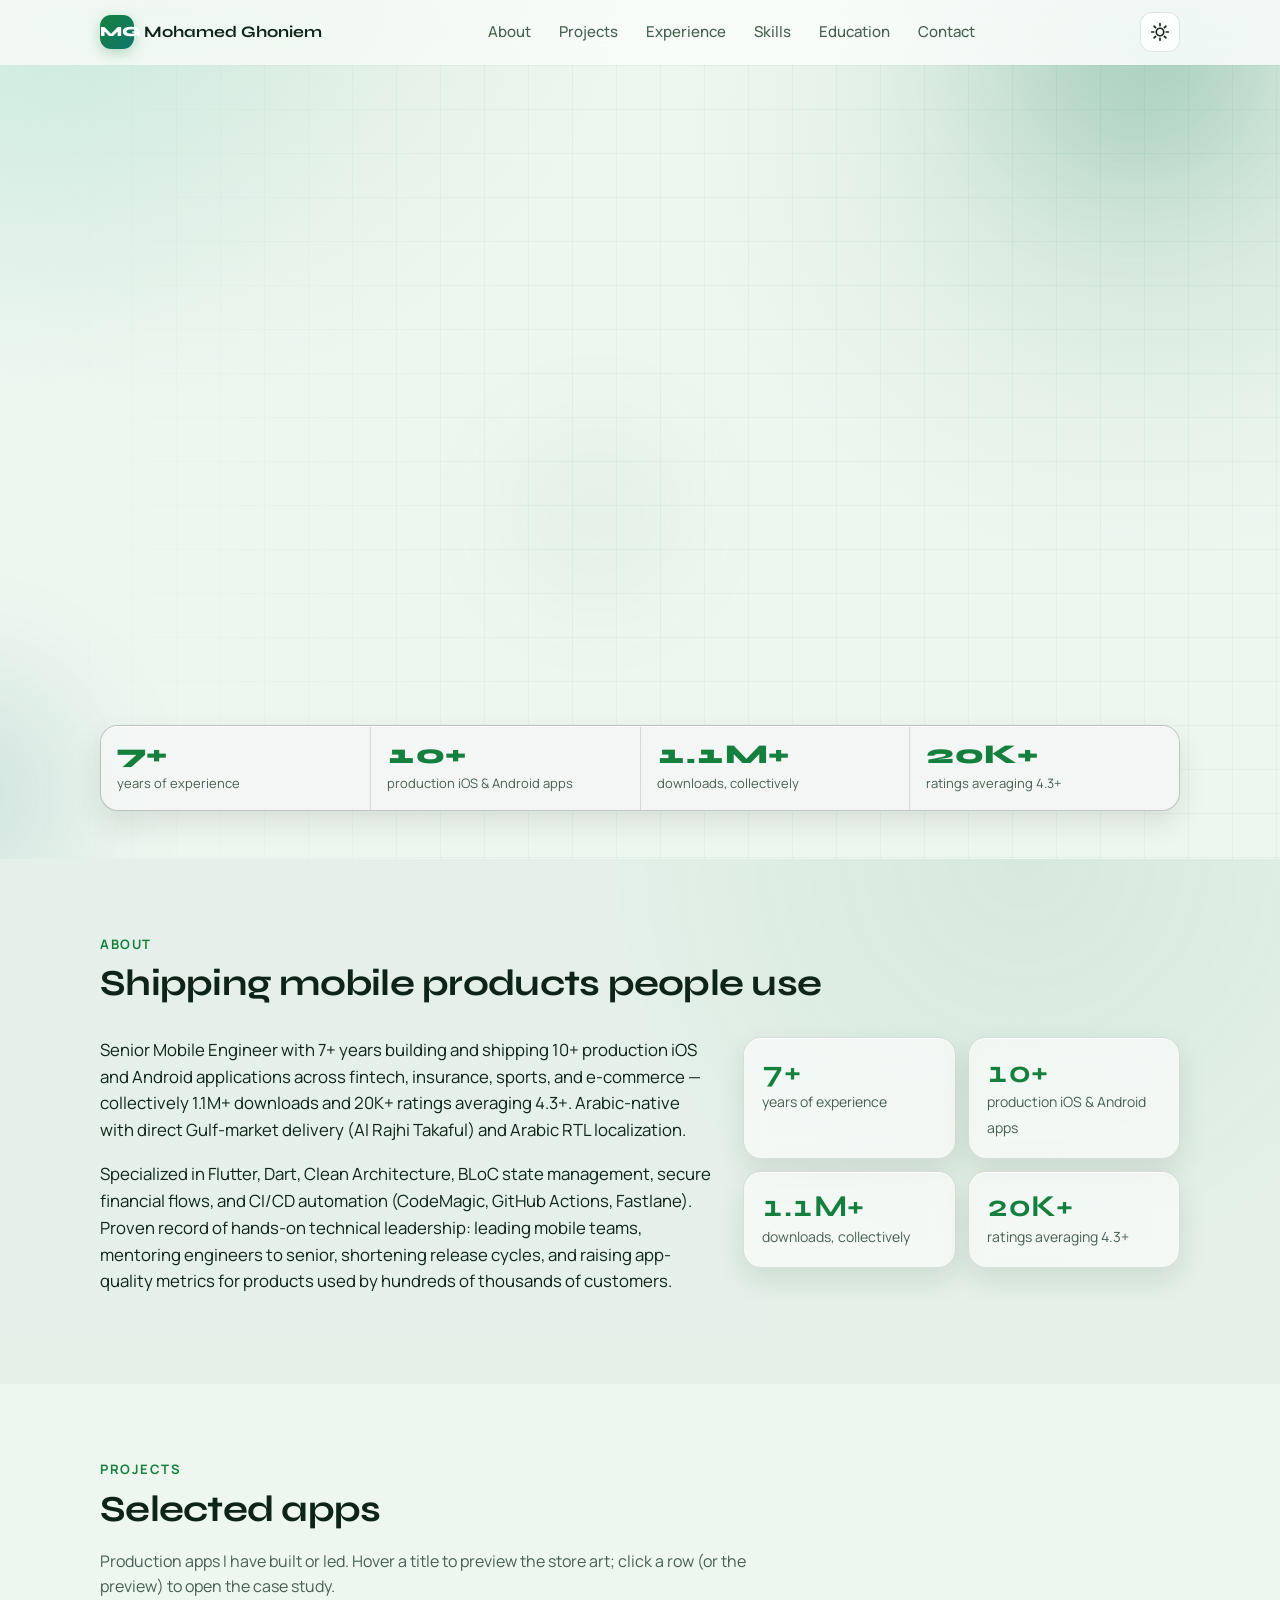
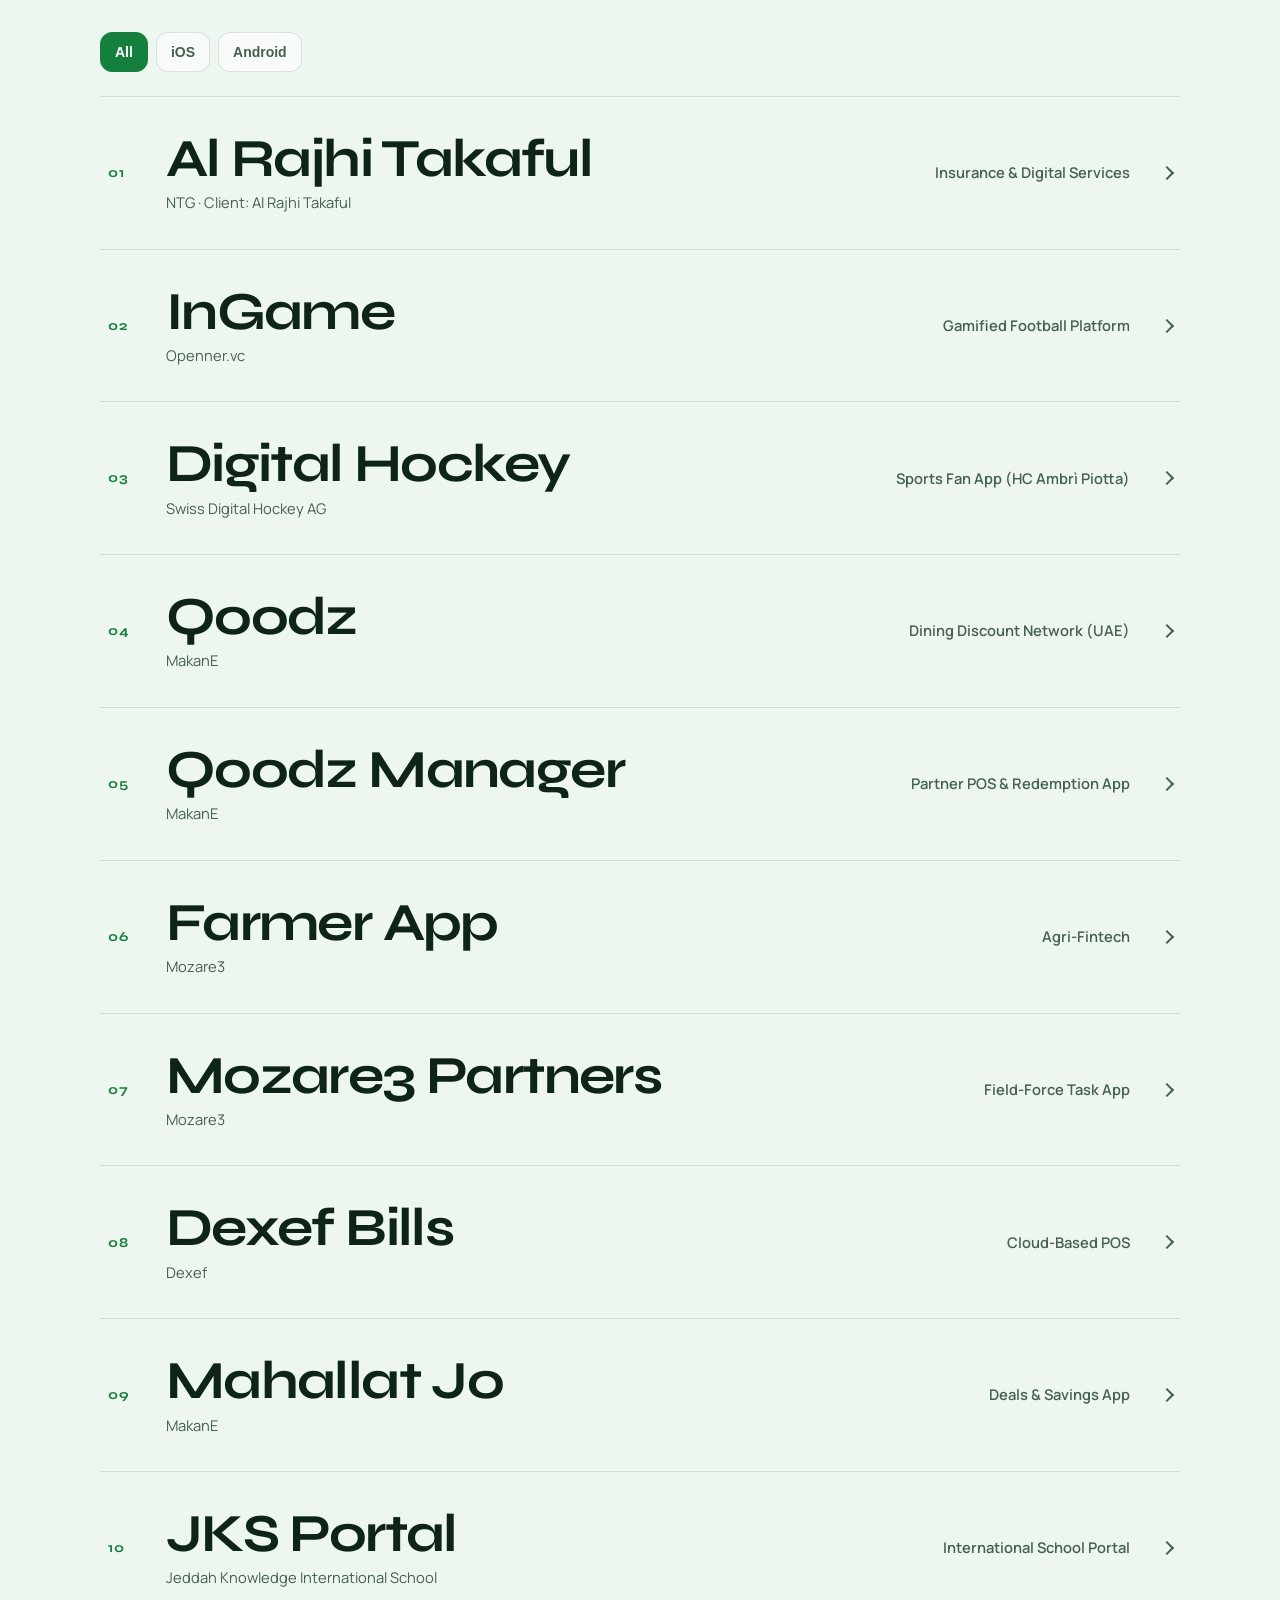
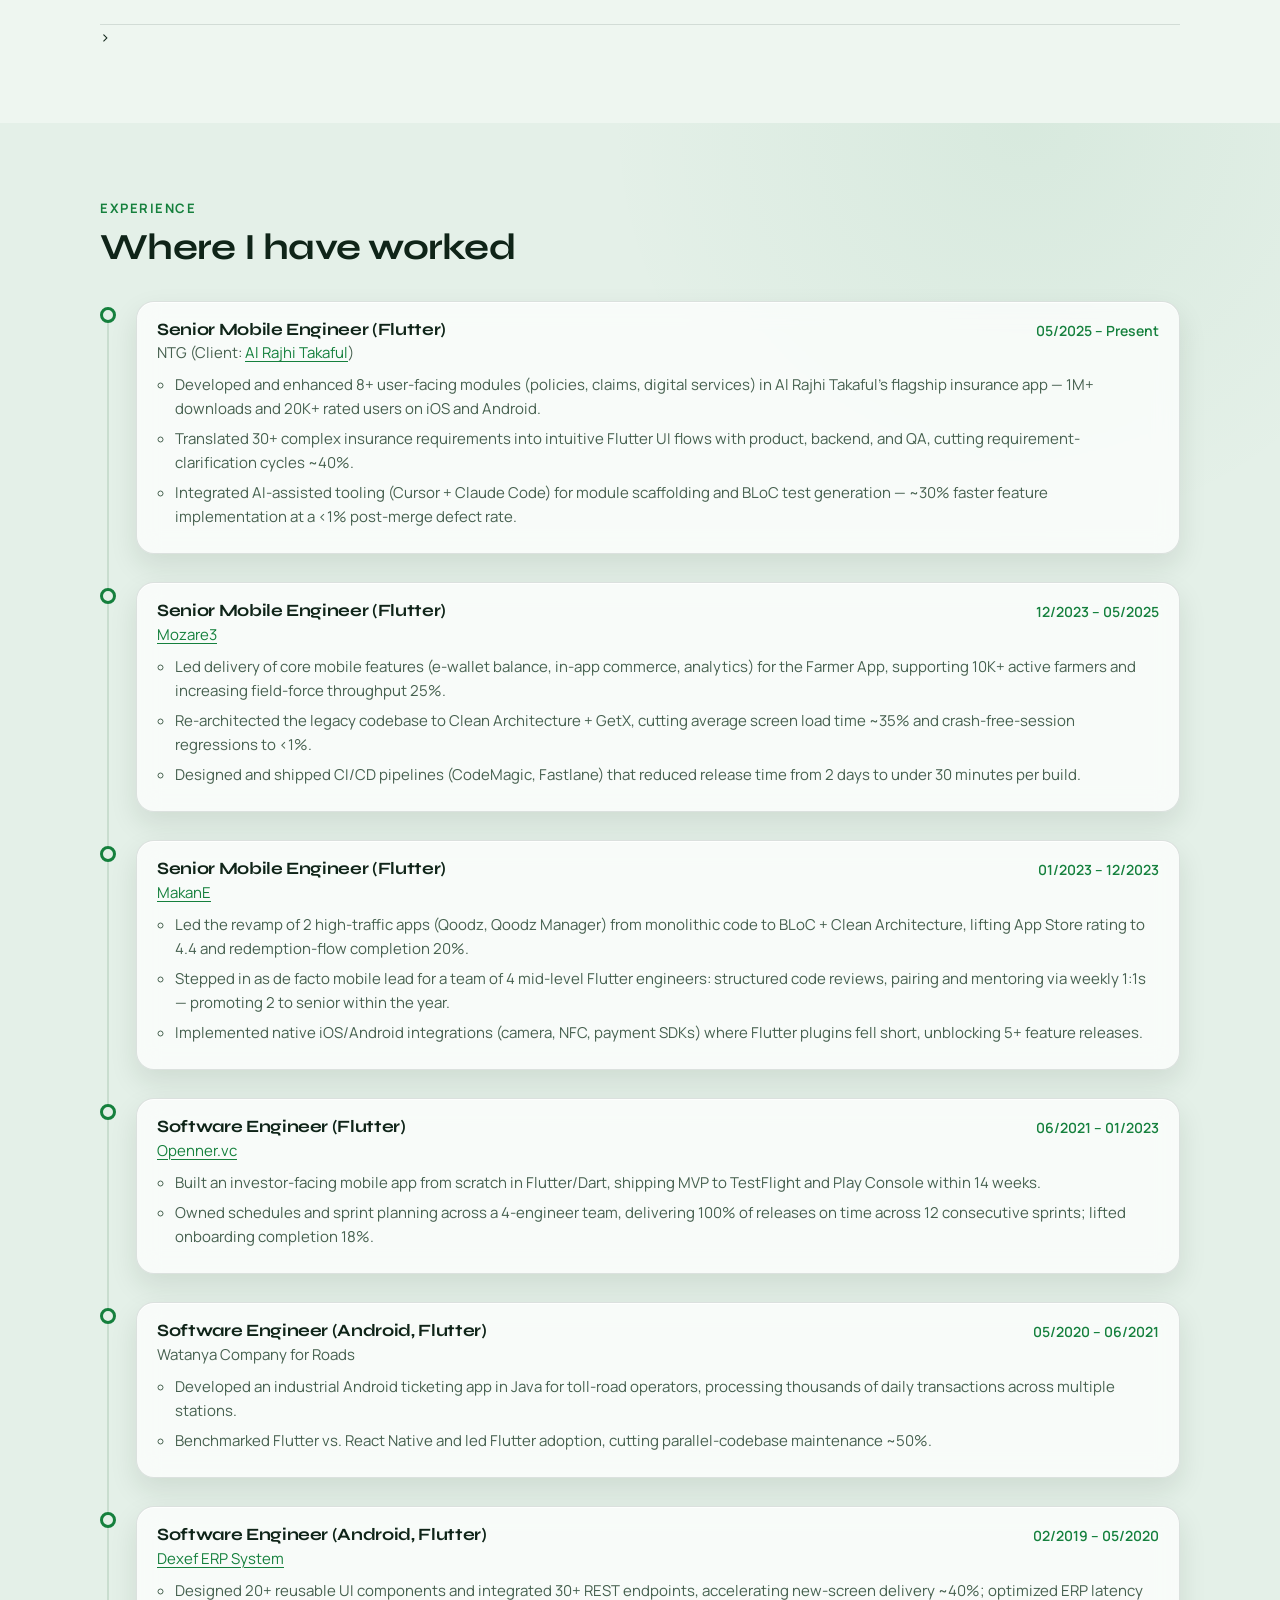
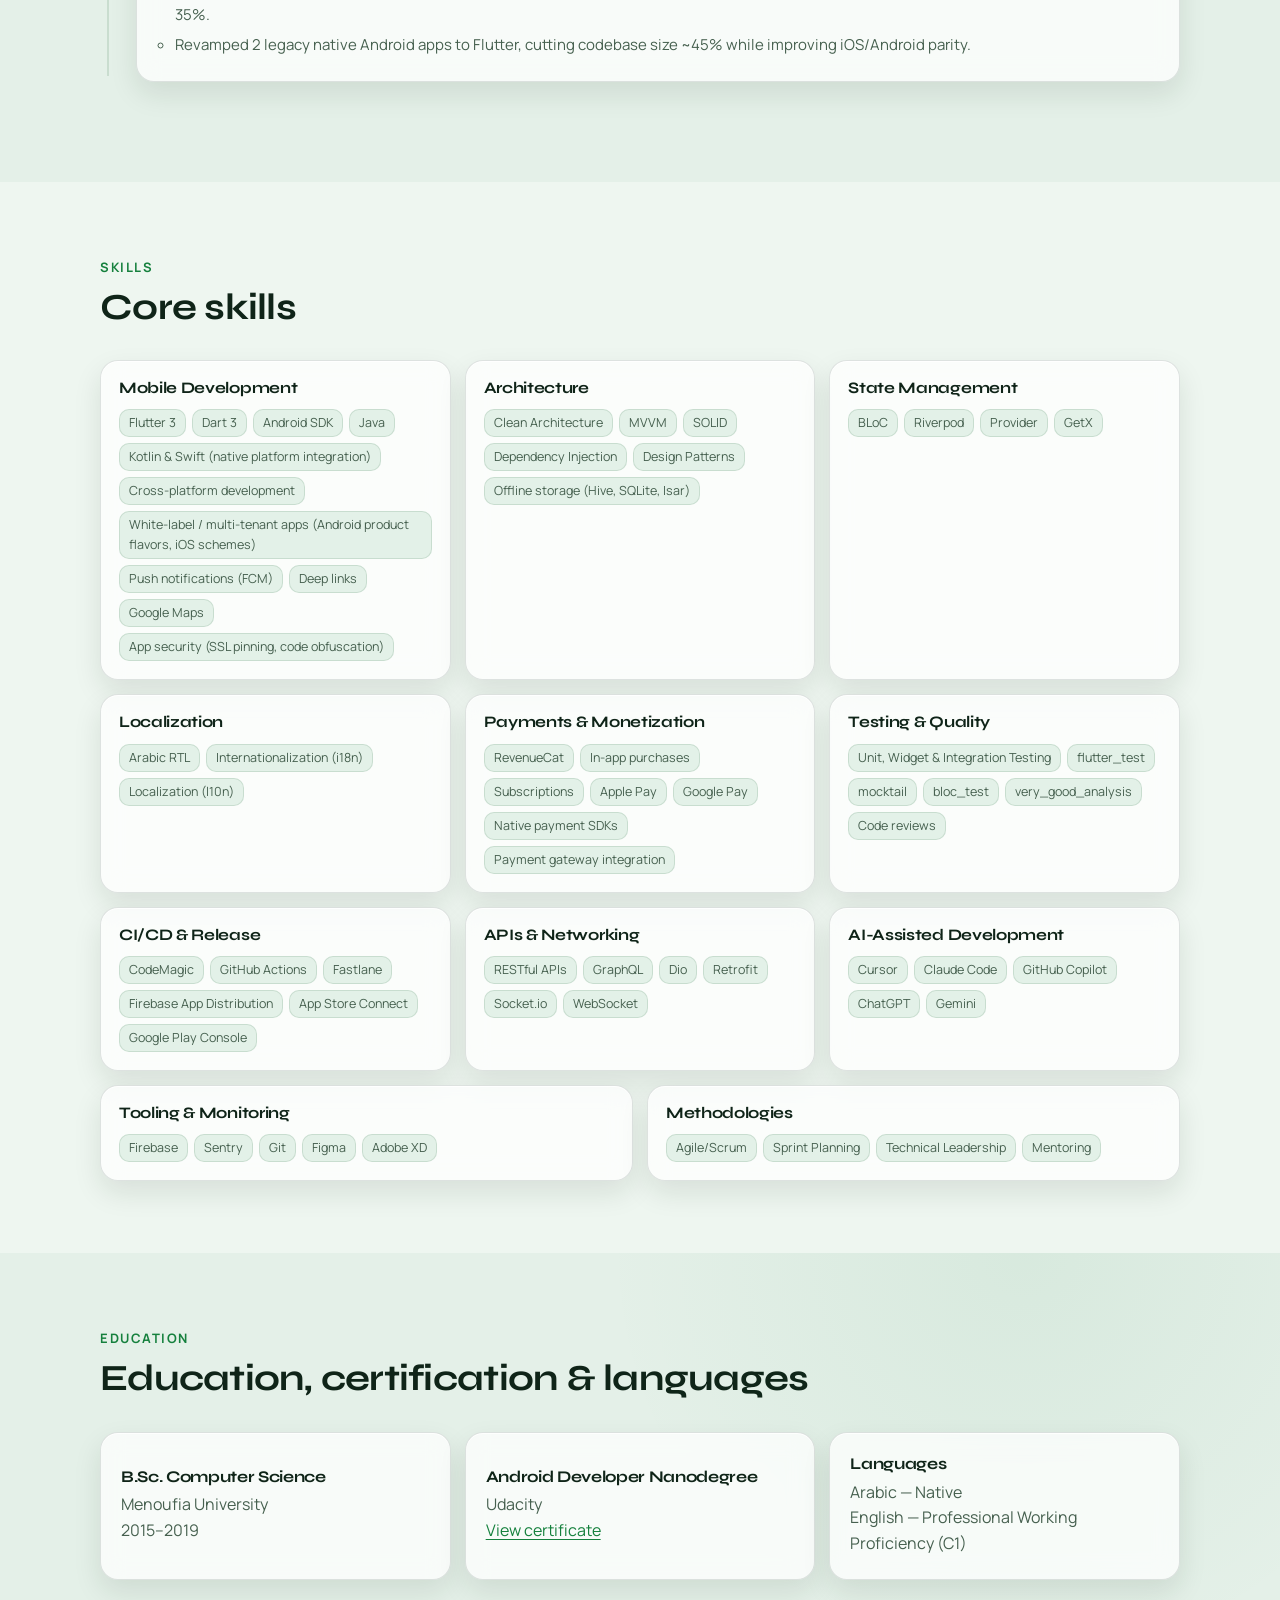
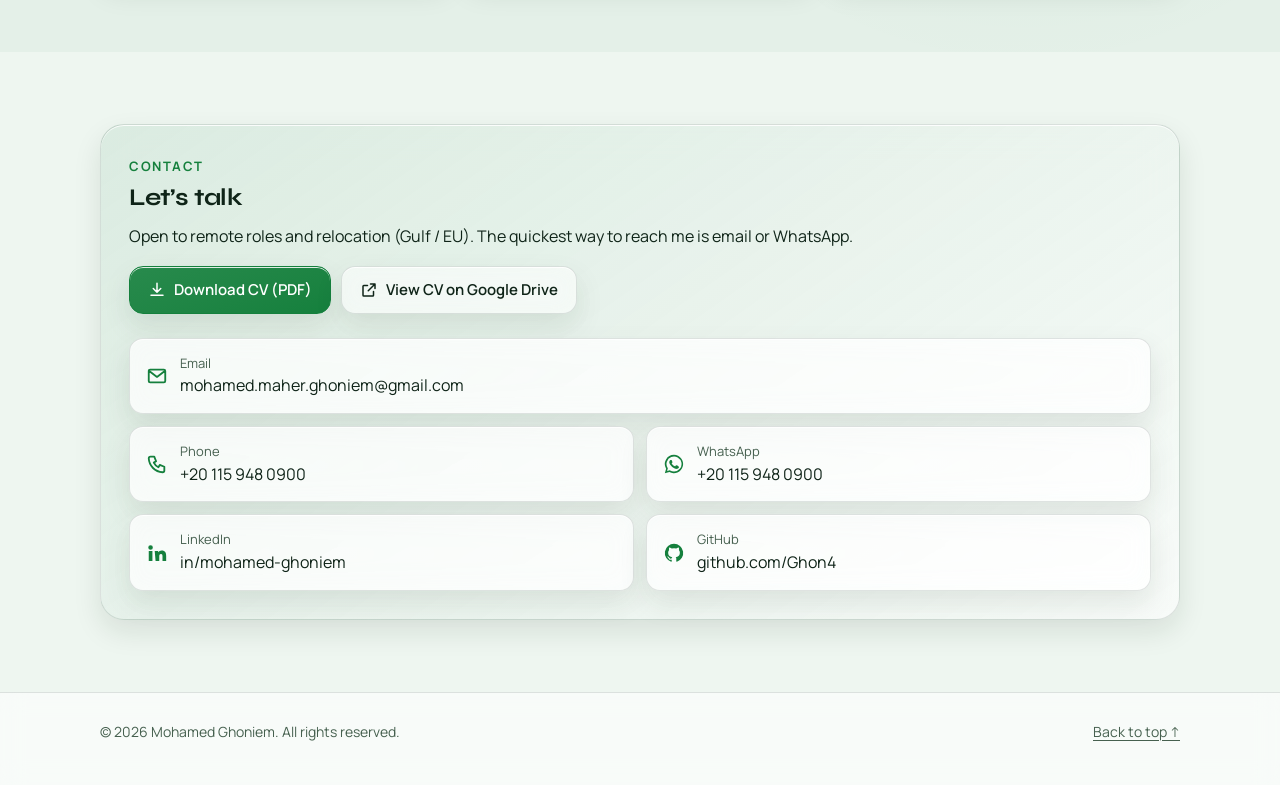
==== commit a27f89a6: "Add Dennis-style project case pages with View hover Replace expandable work panels with dedicated /w" ====
--- a/index.html
+++ b/index.html
@@ -32,7 +32,7 @@
 <link rel="preconnect" href="https://fonts.gstatic.com" crossorigin>
 <link href="https://fonts.googleapis.com/css2?family=Manrope:wght@400;500;600;700;800&family=Syne:wght@600;700;800&display=swap" rel="stylesheet">
 <script>(function(){var r=document.documentElement;r.classList.add('js');r.classList.remove('no-js');try{var t=localStorage.getItem('theme');if(!t)t=matchMedia('(prefers-color-scheme: light)').matches?'light':'dark';r.setAttribute('data-theme',t);}catch(e){}try{var rm=matchMedia('(prefers-reduced-motion: reduce)').matches;var skip=/(?:^|[?&])reveal=all(?:&|$)/.test(location.search);if(!rm&&!skip)r.classList.add('intro-pending');else r.classList.add('intro-done');}catch(e){r.classList.add('intro-done');}})();</script>
-<link rel="stylesheet" href="assets/css/style.css?v=6">
+<link rel="stylesheet" href="assets/css/style.css?v=7">
 <script type="application/ld+json">{"@context": "https://schema.org", "@type": "Person", "name": "Mohamed Ghoniem", "jobTitle": "Senior Mobile Engineer (Flutter)", "url": "https://ghon4.github.io/", "email": "mailto:mohamed.maher.ghoniem@gmail.com", "telephone": "+201159480900", "address": {"@type": "PostalAddress", "addressLocality": "Cairo", "addressCountry": "EG"}, "alumniOf": {"@type": "CollegeOrUniversity", "name": "Menoufia University"}, "knowsLanguage": ["Arabic", "English"], "knowsAbout": ["Flutter", "Dart", "iOS", "Android", "BLoC", "Riverpod", "Clean Architecture", "CI/CD", "Mobile app development"], "sameAs": ["https://www.linkedin.com/in/mohamed-ghoniem/", "https://github.com/Ghon4"], "worksFor": {"@type": "Organization", "name": "NTG"}}</script>
 </head>
 <body>
@@ -132,7 +132,7 @@
 <section id="projects" aria-labelledby="projects-title">
   <div class="container">
     <div class="section-head reveal"><span class="eyebrow">Projects</span><h2 id="projects-title">Selected apps</h2>
-      <p>Production apps I have built or led. Hover a title to preview the store art; expand a row for results, stack, and store links.</p></div>
+      <p>Production apps I have built or led. Hover a title to preview the store art; click a row (or the preview) to open the case study.</p></div>
     <div class="filters reveal" role="group" aria-label="Filter projects by platform">
       <button class="filter" type="button" data-filter="all" aria-pressed="true">All</button>
       <button class="filter" type="button" data-filter="ios" aria-pressed="false">iOS</button>
@@ -140,239 +140,134 @@
     </div>
 
     <div class="work-stage">
-      <div class="work-float" id="work-float" aria-hidden="true">
-        <div class="work-float-frame"><img alt="" width="900" height="1950" decoding="async"></div>
-      </div>
+      <a class="work-float" id="work-float" href="#" aria-hidden="true" tabindex="-1">
+        <span class="work-float-label">View</span>
+        <span class="work-float-frame"><img alt="" width="900" height="1950" decoding="async"></span>
+      </a>
 
       <ul class="work-list" id="work-list">
 
-<li class="work-item reveal" data-cats="ios android" data-shot="assets/shots/alrajhi.webp">
-  <button class="work-row" type="button" aria-expanded="false" aria-controls="panel-al-rajhi-takaful">
+<li class="work-item reveal" data-cats="ios android" data-shot="assets/shots/alrajhi.webp" data-href="work/al-rajhi-takaful/">
+  <a class="work-row" href="work/al-rajhi-takaful/" id="p-al-rajhi-takaful">
     <span class="work-index" aria-hidden="true">01</span>
     <span class="work-main">
-      <span class="work-title" id="p-al-rajhi-takaful">Al Rajhi Takaful</span>
+      <span class="work-title">Al Rajhi Takaful</span>
       <span class="work-company">NTG · Client: Al Rajhi Takaful</span>
     </span>
     <span class="work-cat">Insurance &amp; Digital Services</span>
     <span class="work-chevron" aria-hidden="true"></span>
-  </button>
-  <div class="work-panel" id="panel-al-rajhi-takaful" hidden>
-    <figure class="work-panel-shot"><img src="assets/shots/alrajhi.webp" width="900" height="1950" alt="Al Rajhi Takaful App Store image: All your insurance needs in one place" loading="lazy" decoding="async"></figure>
-    <div class="work-panel-body">
-      <div class="card-head"><img class="app-icon" src="assets/icons/alrajhi.webp" width="60" height="60" alt="Al Rajhi Takaful app icon" loading="lazy" decoding="async"><div><h3>Al Rajhi Takaful</h3><p class="company">NTG · Client: Al Rajhi Takaful</p></div></div>
-      <p class="desc">Al Rajhi Takaful&#x27;s flagship digital insurance platform: customers manage policies, submit and track claims, and use insurance services securely on iOS and Android.</p>
-      <ul class="metrics" aria-label="Results"><li>1M+ downloads</li><li>4.4 App Store (4.1K)</li><li>4.3 Google Play (19.9K)</li></ul>
-      <ul class="tags" aria-label="Tech stack"><li>Flutter</li><li>BLoC</li><li>REST</li><li>Clean Architecture</li></ul>
-      <details class="kc-more"><summary>Key contributions <span class="kc-count">(7)</span><span class="sr-only"> for Al Rajhi Takaful</span></summary><ul class="kc-list"><li>Developed and enhanced 8+ user-facing modules across policy management, claims workflows and digital services.</li><li>Implemented Clean Architecture and scalable state management to ensure maintainability and long-term stability.</li><li>Integrated secure RESTful APIs and optimized network handling for reliable financial transactions.</li><li>Ensured high standards of performance, stability and secure handling of sensitive insurance and customer data.</li><li>Collaborated closely with product, backend and QA teams to deliver business-critical features aligned with regulatory and insurance requirements, translating 30+ complex requirements into intuitive Flutter UI flows.</li><li>Optimized UI/UX flows to improve usability and streamline complex insurance processes.</li><li>Participated in architectural improvements, code reviews and continuous refactoring to maintain code quality.</li></ul></details>
-      <div class="stores"><a class="store-badge" href="https://apps.apple.com/us/app/al-rajhi-takaful/id1511689440" target="_blank" rel="noopener"><img src="assets/badges/app-store.svg" alt="Download Al Rajhi Takaful on the App Store" width="120" height="40" loading="lazy"></a><a class="store-badge store-badge-gp" href="https://play.google.com/store/apps/details?id=com.alrajhitakaful.dcp" target="_blank" rel="noopener"><img src="assets/badges/google-play.png" alt="Get Al Rajhi Takaful on Google Play" width="135" height="40" loading="lazy"></a></div>
-    </div>
-  </div>
-</li>
-
-<li class="work-item reveal" data-cats="ios android" data-shot="assets/shots/ingame.webp">
-  <button class="work-row" type="button" aria-expanded="false" aria-controls="panel-ingame">
+  </a>
+</li>
+
+<li class="work-item reveal" data-cats="ios android" data-shot="assets/shots/ingame.webp" data-href="work/ingame/">
+  <a class="work-row" href="work/ingame/" id="p-ingame">
     <span class="work-index" aria-hidden="true">02</span>
     <span class="work-main">
-      <span class="work-title" id="p-ingame">InGame</span>
+      <span class="work-title">InGame</span>
       <span class="work-company">Openner.vc</span>
     </span>
     <span class="work-cat">Gamified Football Platform</span>
     <span class="work-chevron" aria-hidden="true"></span>
-  </button>
-  <div class="work-panel" id="panel-ingame" hidden>
-    <figure class="work-panel-shot"><img src="assets/shots/ingame.webp" width="900" height="1950" alt="InGame App Store image: The hottest football prediction game" loading="lazy" decoding="async"></figure>
-    <div class="work-panel-body">
-      <div class="card-head"><img class="app-icon" src="assets/icons/ingame.webp" width="60" height="60" alt="InGame app icon" loading="lazy" decoding="async"><div><h3>InGame</h3><p class="company">Openner.vc</p></div></div>
-      <p class="desc">A gamified platform where football fans play, compete and engage with the game they love.</p>
-      <ul class="metrics" aria-label="Results"><li>100K+ downloads</li><li>4.5 Google Play (2.1K)</li><li>Zero P0 in month one</li></ul>
-      <ul class="tags" aria-label="Tech stack"><li>Flutter</li><li>BLoC</li><li>MVVM</li><li>GraphQL</li><li>REST</li></ul>
-      <details class="kc-more"><summary>Key contributions <span class="kc-count">(4)</span><span class="sr-only"> for InGame</span></summary><ul class="kc-list"><li>Led the development team (3 engineers) through the production phase to launch, ensuring a polished, bug-free final product.</li><li>Designed and implemented innovative gameplay mechanics and a user-friendly interface.</li><li>Used GraphQL and REST APIs for seamless integration with third-party services.</li><li>Designed and implemented standout features with Flutter, MVVM architecture and BLoC state management.</li></ul></details>
-      <div class="stores"><a class="store-badge" href="https://apps.apple.com/eg/app/ingame-sports/id6497486635" target="_blank" rel="noopener"><img src="assets/badges/app-store.svg" alt="Download InGame on the App Store" width="120" height="40" loading="lazy"></a><a class="store-badge store-badge-gp" href="https://play.google.com/store/apps/details?id=com.in_game.app" target="_blank" rel="noopener"><img src="assets/badges/google-play.png" alt="Get InGame on Google Play" width="135" height="40" loading="lazy"></a></div>
-    </div>
-  </div>
-</li>
-
-<li class="work-item reveal" data-cats="ios android" data-shot="assets/shots/digital-hockey.webp">
-  <button class="work-row" type="button" aria-expanded="false" aria-controls="panel-digital-hockey">
+  </a>
+</li>
+
+<li class="work-item reveal" data-cats="ios android" data-shot="assets/shots/digital-hockey.webp" data-href="work/digital-hockey/">
+  <a class="work-row" href="work/digital-hockey/" id="p-digital-hockey">
     <span class="work-index" aria-hidden="true">03</span>
     <span class="work-main">
-      <span class="work-title" id="p-digital-hockey">Digital Hockey</span>
+      <span class="work-title">Digital Hockey</span>
       <span class="work-company">Swiss Digital Hockey AG</span>
     </span>
     <span class="work-cat">Sports Fan App (HC Ambrì Piotta)</span>
     <span class="work-chevron" aria-hidden="true"></span>
-  </button>
-  <div class="work-panel" id="panel-digital-hockey" hidden>
-    <figure class="work-panel-shot"><img src="assets/shots/digital-hockey.webp" width="900" height="1950" alt="Digital Hockey App Store image: Watch live matches and follow real-time stats" loading="lazy" decoding="async"></figure>
-    <div class="work-panel-body">
-      <div class="card-head"><img class="app-icon" src="assets/icons/digital-hockey.webp" width="60" height="60" alt="Digital Hockey app icon" loading="lazy" decoding="async"><div><h3>Digital Hockey</h3><p class="company">Swiss Digital Hockey AG</p></div></div>
-      <p class="desc">The companion app for hockey fans, players and clubs, built as a white-label app: multiple branded builds ship from one codebase.</p>
-      <ul class="metrics" aria-label="Results"><li>+30% match-day session length</li></ul>
-      <ul class="tags" aria-label="Tech stack"><li>Flutter</li><li>BLoC</li><li>Socket.io</li><li>RevenueCat</li><li>GoRouter</li></ul>
-      <details class="kc-more"><summary>Key contributions <span class="kc-count">(10)</span><span class="sr-only"> for Digital Hockey</span></summary><ul class="kc-list"><li>White-label architecture: multiple branded builds from one codebase via Android product flavors and iOS schemes.</li><li>Increased user engagement with real-time chat, live matches and other features using Socket.io.</li><li>Integrated RevenueCat for in-app purchases and subscriptions, enabling premium features and revenue generation.</li><li>Implemented the BLoC state management pattern and Clean Architecture for a well-structured, maintainable codebase.</li><li>Integrated a payment gateway for secure, seamless transactions within the app.</li><li>Used Sentry for issue tracking to proactively resolve bugs and improve app reliability.</li><li>Leveraged animations to enhance the user interface and provide an engaging user experience.</li><li>Used Dio for efficient network requests and data retrieval.</li><li>Implemented GoRouter navigation, improving user flow and usability.</li><li>Leveraged geo services to provide location-based features relevant to hockey fans.</li></ul></details>
-      <div class="stores"><a class="store-badge" href="https://apps.apple.com/us/app/digital-hockey/id6463205087" target="_blank" rel="noopener"><img src="assets/badges/app-store.svg" alt="Download Digital Hockey on the App Store" width="120" height="40" loading="lazy"></a><a class="store-badge store-badge-gp" href="https://play.google.com/store/apps/details?id=com.sdh.app" target="_blank" rel="noopener"><img src="assets/badges/google-play.png" alt="Get Digital Hockey on Google Play" width="135" height="40" loading="lazy"></a></div>
-    </div>
-  </div>
-</li>
-
-<li class="work-item reveal" data-cats="ios android" data-shot="assets/shots/qoodz.webp">
-  <button class="work-row" type="button" aria-expanded="false" aria-controls="panel-qoodz">
+  </a>
+</li>
+
+<li class="work-item reveal" data-cats="ios android" data-shot="assets/shots/qoodz.webp" data-href="work/qoodz/">
+  <a class="work-row" href="work/qoodz/" id="p-qoodz">
     <span class="work-index" aria-hidden="true">04</span>
     <span class="work-main">
-      <span class="work-title" id="p-qoodz">Qoodz</span>
+      <span class="work-title">Qoodz</span>
       <span class="work-company">MakanE</span>
     </span>
     <span class="work-cat">Dining Discount Network (UAE)</span>
     <span class="work-chevron" aria-hidden="true"></span>
-  </button>
-  <div class="work-panel" id="panel-qoodz" hidden>
-    <figure class="work-panel-shot"><img src="assets/shots/qoodz.webp" width="900" height="1950" alt="Qoodz App Store image: home screen with dining offers" loading="lazy" decoding="async"></figure>
-    <div class="work-panel-body">
-      <div class="card-head"><img class="app-icon" src="assets/icons/qoodz.webp" width="60" height="60" alt="Qoodz app icon" loading="lazy" decoding="async"><div><h3>Qoodz</h3><p class="company">MakanE</p></div></div>
-      <p class="desc">Connects users to a network of restaurants and cafés, offering exclusive discounts through QR code scanning for a seamless, personalized dining experience.</p>
-      <ul class="metrics" aria-label="Results"><li>QR redemption +20%</li><li>~35% faster cold start</li><li>Crash-free &gt;99% (Sentry)</li></ul>
-      <ul class="tags" aria-label="Tech stack"><li>Flutter</li><li>BLoC</li><li>Firebase</li><li>Payment Gateway</li></ul>
-      <details class="kc-more"><summary>Key contributions <span class="kc-count">(9)</span><span class="sr-only"> for Qoodz</span></summary><ul class="kc-list"><li>Revamped the app from monolithic code to the BLoC pattern and Clean Architecture for a well-structured, maintainable codebase.</li><li>Ensured seamless QR-based discount redemption across multiple establishments.</li><li>Revamped the app&#x27;s UI/UX for better usability and engagement.</li><li>Implemented new features to enhance partner and customer interactions.</li><li>Integrated Firebase for real-time updates and analytics.</li><li>Integrated a payment gateway for secure, seamless transactions within the app.</li><li>Used Sentry for issue tracking to proactively resolve bugs and improve app reliability.</li><li>Leveraged animations to enhance the user interface and provide an engaging user experience.</li><li>Used Dio for efficient network requests and data retrieval.</li></ul></details>
-      <div class="stores"><a class="store-badge" href="https://apps.apple.com/eg/app/qoodz/id1661863581" target="_blank" rel="noopener"><img src="assets/badges/app-store.svg" alt="Download Qoodz on the App Store" width="120" height="40" loading="lazy"></a><a class="store-badge store-badge-gp" href="https://play.google.com/store/apps/details?id=com.qoodz.app" target="_blank" rel="noopener"><img src="assets/badges/google-play.png" alt="Get Qoodz on Google Play" width="135" height="40" loading="lazy"></a></div>
-    </div>
-  </div>
-</li>
-
-<li class="work-item reveal" data-cats="ios android" data-shot="assets/shots/qoodz-manager.webp">
-  <button class="work-row" type="button" aria-expanded="false" aria-controls="panel-qoodz-manager">
+  </a>
+</li>
+
+<li class="work-item reveal" data-cats="ios android" data-shot="assets/shots/qoodz-manager.webp" data-href="work/qoodz-manager/">
+  <a class="work-row" href="work/qoodz-manager/" id="p-qoodz-manager">
     <span class="work-index" aria-hidden="true">05</span>
     <span class="work-main">
-      <span class="work-title" id="p-qoodz-manager">Qoodz Manager</span>
+      <span class="work-title">Qoodz Manager</span>
       <span class="work-company">MakanE</span>
     </span>
     <span class="work-cat">Partner POS &amp; Redemption App</span>
     <span class="work-chevron" aria-hidden="true"></span>
-  </button>
-  <div class="work-panel" id="panel-qoodz-manager" hidden>
-    <figure class="work-panel-shot"><img src="assets/shots/qoodz-manager.webp" width="900" height="1950" alt="Qoodz Manager App Store image: login screen" loading="lazy" decoding="async"></figure>
-    <div class="work-panel-body">
-      <div class="card-head"><img class="app-icon" src="assets/icons/qoodz-manager.webp" width="60" height="60" alt="Qoodz Manager app icon" loading="lazy" decoding="async"><div><h3>Qoodz Manager</h3><p class="company">MakanE</p></div></div>
-      <p class="desc">A full point-of-sale (POS) application for Qoodz restaurant and café partners, with promo-code redemption and customer-offer management that makes it easy to exchange and track offers.</p>
-      <ul class="metrics" aria-label="Results"><li>Redemption flow 5→2 steps (~40% faster)</li><li>8+ partner features</li><li>Used daily by 100+ outlets</li></ul>
-      <ul class="tags" aria-label="Tech stack"><li>Flutter</li><li>BLoC</li><li>Firebase</li><li>Dio</li></ul>
-      <details class="kc-more"><summary>Key contributions <span class="kc-count">(11)</span><span class="sr-only"> for Qoodz Manager</span></summary><ul class="kc-list"><li>Built the full offline mode: sales keep working without an internet connection and sync once the device is back online.</li><li>Revamped the app&#x27;s design and functionality for an improved partner experience.</li><li>Added new features to simplify offer redemption and tracking.</li><li>Integrated Firebase for real-time data synchronization and analytics.</li><li>Optimized app performance for seamless business operations.</li><li>Enhanced UI/UX to ensure smooth usability for restaurant partners.</li><li>Implemented the BLoC state management pattern and Clean Architecture for a well-structured, maintainable codebase.</li><li>Integrated a payment gateway for secure, seamless transactions within the app.</li><li>Used Sentry for issue tracking to proactively resolve bugs and improve app reliability.</li><li>Leveraged animations to enhance the user interface and provide an engaging user experience.</li><li>Used Dio for efficient network requests and data retrieval.</li></ul></details>
-      <div class="stores"><a class="store-badge" href="https://apps.apple.com/us/app/qoodz-manager/id1662103779" target="_blank" rel="noopener"><img src="assets/badges/app-store.svg" alt="Download Qoodz Manager on the App Store" width="120" height="40" loading="lazy"></a><a class="store-badge store-badge-gp" href="https://play.google.com/store/apps/details?id=com.qoodz.pos" target="_blank" rel="noopener"><img src="assets/badges/google-play.png" alt="Get Qoodz Manager on Google Play" width="135" height="40" loading="lazy"></a></div>
-    </div>
-  </div>
-</li>
-
-<li class="work-item reveal" data-cats="android" data-shot="assets/shots/farmer.webp">
-  <button class="work-row" type="button" aria-expanded="false" aria-controls="panel-farmer-app">
+  </a>
+</li>
+
+<li class="work-item reveal" data-cats="android" data-shot="assets/shots/farmer.webp" data-href="work/farmer-app/">
+  <a class="work-row" href="work/farmer-app/" id="p-farmer-app">
     <span class="work-index" aria-hidden="true">06</span>
     <span class="work-main">
-      <span class="work-title" id="p-farmer-app">Farmer App</span>
+      <span class="work-title">Farmer App</span>
       <span class="work-company">Mozare3</span>
     </span>
     <span class="work-cat">Agri-Fintech</span>
     <span class="work-chevron" aria-hidden="true"></span>
-  </button>
-  <div class="work-panel" id="panel-farmer-app" hidden>
-    <figure class="work-panel-shot"><img src="assets/shots/farmer.webp" width="360" height="780" alt="Farmer App Google Play screenshot: onboarding" loading="lazy" decoding="async"></figure>
-    <div class="work-panel-body">
-      <div class="card-head"><img class="app-icon" src="assets/icons/farmer.webp" width="60" height="60" alt="Farmer App app icon" loading="lazy" decoding="async"><div><h3>Farmer App</h3><p class="company">Mozare3</p></div></div>
-      <p class="desc">Contract-farming app offering financial assistance, materials and agricultural extension services to farmers, with electronic account statements for tracking financial transactions.</p>
-      <ul class="metrics" aria-label="Results"><li>10K+ downloads</li><li>10K+ farmers</li></ul>
-      <ul class="tags" aria-label="Tech stack"><li>Flutter</li><li>GetX</li><li>Dio</li><li>Retrofit</li><li>DI</li></ul>
-      <details class="kc-more"><summary>Key contributions <span class="kc-count">(6)</span><span class="sr-only"> for Farmer App</span></summary><ul class="kc-list"><li>Led delivery of core mobile features (e-wallet balance, in-app commerce, analytics) for 10K+ active farmers.</li><li>Re-architected the legacy codebase to Clean Architecture + GetX, cutting average screen load time ~35%.</li><li>Designed and shipped CI/CD pipelines (CodeMagic, Fastlane), reducing release time from 2 days to under 30 minutes per build.</li><li>Hardened security of user and financial data (token rotation, encrypted local storage, Sentry), driving production crashes down 60%.</li><li>Dio and Retrofit HTTP clients, dependency injection with injectable, and JSON serialization with json_annotation / json_serializable.</li><li>Clean Code principles, environment configuration via env files, and static analysis with Flutter Lints.</li></ul></details>
-      <div class="stores"><a class="store-badge store-badge-gp" href="https://play.google.com/store/apps/details?id=com.mozare3.farmer" target="_blank" rel="noopener"><img src="assets/badges/google-play.png" alt="Get Farmer App on Google Play" width="135" height="40" loading="lazy"></a></div>
-    </div>
-  </div>
-</li>
-
-<li class="work-item reveal" data-cats="android" data-shot="assets/shots/partners.webp">
-  <button class="work-row" type="button" aria-expanded="false" aria-controls="panel-mozare3-partners">
+  </a>
+</li>
+
+<li class="work-item reveal" data-cats="android" data-shot="assets/shots/partners.webp" data-href="work/mozare3-partners/">
+  <a class="work-row" href="work/mozare3-partners/" id="p-mozare3-partners">
     <span class="work-index" aria-hidden="true">07</span>
     <span class="work-main">
-      <span class="work-title" id="p-mozare3-partners">Mozare3 Partners</span>
+      <span class="work-title">Mozare3 Partners</span>
       <span class="work-company">Mozare3</span>
     </span>
     <span class="work-cat">Field-Force Task App</span>
     <span class="work-chevron" aria-hidden="true"></span>
-  </button>
-  <div class="work-panel" id="panel-mozare3-partners" hidden>
-    <figure class="work-panel-shot"><img src="assets/shots/partners.webp" width="351" height="780" alt="Mozare3 Partners Google Play screenshot: clients list" loading="lazy" decoding="async"></figure>
-    <div class="work-panel-body">
-      <div class="card-head"><img class="app-icon" src="assets/icons/mozare3-partners.webp" width="60" height="60" alt="Mozare3 Partners app icon" loading="lazy" decoding="async"><div><h3>Mozare3 Partners</h3><p class="company">Mozare3</p></div></div>
-      <p class="desc">Used by the Mozare3 field force to submit their periodic tasks. Developed with Flutter.</p>
-      <ul class="tags" aria-label="Tech stack"><li>Flutter</li><li>BLoC</li><li>Clean Architecture</li><li>Dio</li></ul>
-      <details class="kc-more"><summary>Key contributions <span class="kc-count">(3)</span><span class="sr-only"> for Mozare3 Partners</span></summary><ul class="kc-list"><li>Architected the app with the BLoC state management pattern and Clean Architecture for a well-structured, maintainable codebase.</li><li>Enhanced the UI with custom animations to improve aesthetics and ensure an engaging user experience.</li><li>Optimized networking with Dio for efficient network requests and seamless data retrieval.</li></ul></details>
-      <div class="stores"><a class="store-badge store-badge-gp" href="https://play.google.com/store/apps/details?id=com.partners.mozare3" target="_blank" rel="noopener"><img src="assets/badges/google-play.png" alt="Get Mozare3 Partners on Google Play" width="135" height="40" loading="lazy"></a></div>
-    </div>
-  </div>
-</li>
-
-<li class="work-item reveal" data-cats="ios android" data-shot="assets/shots/dexef.webp">
-  <button class="work-row" type="button" aria-expanded="false" aria-controls="panel-dexef-bills">
+  </a>
+</li>
+
+<li class="work-item reveal" data-cats="ios android" data-shot="assets/shots/dexef.webp" data-href="work/dexef-bills/">
+  <a class="work-row" href="work/dexef-bills/" id="p-dexef-bills">
     <span class="work-index" aria-hidden="true">08</span>
     <span class="work-main">
-      <span class="work-title" id="p-dexef-bills">Dexef Bills</span>
+      <span class="work-title">Dexef Bills</span>
       <span class="work-company">Dexef</span>
     </span>
     <span class="work-cat">Cloud-Based POS</span>
     <span class="work-chevron" aria-hidden="true"></span>
-  </button>
-  <div class="work-panel" id="panel-dexef-bills" hidden>
-    <figure class="work-panel-shot"><img src="assets/shots/dexef.webp" width="900" height="1950" alt="Dexef Bills App Store image: sales dashboard" loading="lazy" decoding="async"></figure>
-    <div class="work-panel-body">
-      <div class="card-head"><img class="app-icon" src="assets/icons/dexef.webp" width="60" height="60" alt="Dexef Bills app icon" loading="lazy" decoding="async"><div><h3>Dexef Bills</h3><p class="company">Dexef</p></div></div>
-      <p class="desc">Cloud-based point-of-sale application that simplifies inventory and transaction management for businesses.</p>
-      <ul class="metrics" aria-label="Results"><li>1K+ daily transactions per merchant</li><li>Offline-first sync</li></ul>
-      <ul class="tags" aria-label="Tech stack"><li>Flutter</li><li>Dart</li><li>REST</li></ul>
-      <details class="kc-more"><summary>Key contributions <span class="kc-count">(4)</span><span class="sr-only"> for Dexef Bills</span></summary><ul class="kc-list"><li>Developed Dexef POS with Flutter and Dart, providing real-time data on sales, inventory, and employee and customer management.</li><li>Integrated various APIs to streamline business operations and increase profitability.</li><li>Created an intuitive user interface backed by real-time data from the integrated APIs.</li><li>Built offline-first synchronization for real-time inventory and transactions over REST.</li></ul></details>
-      <div class="stores"><a class="store-badge" href="https://apps.apple.com/eg/app/dexef-pos/id1618652580" target="_blank" rel="noopener"><img src="assets/badges/app-store.svg" alt="Download Dexef Bills on the App Store" width="120" height="40" loading="lazy"></a><a class="store-badge store-badge-gp" href="https://play.google.com/store/apps/details?id=com.dexef.dexef_one_pro_flutter" target="_blank" rel="noopener"><img src="assets/badges/google-play.png" alt="Get Dexef Bills on Google Play" width="135" height="40" loading="lazy"></a></div>
-    </div>
-  </div>
-</li>
-
-<li class="work-item reveal" data-cats="ios" data-shot="assets/shots/mahallat.webp">
-  <button class="work-row" type="button" aria-expanded="false" aria-controls="panel-mahallat-jo">
+  </a>
+</li>
+
+<li class="work-item reveal" data-cats="ios" data-shot="assets/shots/mahallat.webp" data-href="work/mahallat-jo/">
+  <a class="work-row" href="work/mahallat-jo/" id="p-mahallat-jo">
     <span class="work-index" aria-hidden="true">09</span>
     <span class="work-main">
-      <span class="work-title" id="p-mahallat-jo">Mahallat Jo</span>
+      <span class="work-title">Mahallat Jo</span>
       <span class="work-company">MakanE</span>
     </span>
     <span class="work-cat">Deals &amp; Savings App</span>
     <span class="work-chevron" aria-hidden="true"></span>
-  </button>
-  <div class="work-panel" id="panel-mahallat-jo" hidden>
-    <figure class="work-panel-shot"><img src="assets/shots/mahallat.webp" width="900" height="1950" alt="Mahallat Jo App Store image: splash and home" loading="lazy" decoding="async"></figure>
-    <div class="work-panel-body">
-      <div class="card-head"><img class="app-icon" src="assets/icons/mahallat.webp" width="60" height="60" alt="Mahallat Jo app icon" loading="lazy" decoding="async"><div><h3>Mahallat Jo</h3><p class="company">MakanE</p></div></div>
-      <p class="desc">Revamped and expanded the Mahallat Jo app, enhancing the user experience and access to benefits, deals and savings across a diverse merchant network.</p>
-      <ul class="tags" aria-label="Tech stack"><li>Flutter</li></ul>
-      <details class="kc-more"><summary>Key contributions <span class="kc-count">(4)</span><span class="sr-only"> for Mahallat Jo</span></summary><ul class="kc-list"><li>Led the development and implementation of new features such as search and a notifications system.</li><li>Collaborated with cross-functional teams to ensure seamless user experiences.</li><li>Conducted rigorous testing and optimization to enhance app performance.</li><li>Implemented strategies to expand the merchant network and categories.</li></ul></details>
-      <div class="stores"><a class="store-badge" href="https://apps.apple.com/us/app/mahallatjo/id6449230776" target="_blank" rel="noopener"><img src="assets/badges/app-store.svg" alt="Download Mahallat Jo on the App Store" width="120" height="40" loading="lazy"></a></div>
-    </div>
-  </div>
-</li>
-
-<li class="work-item reveal" data-cats="">
-  <button class="work-row" type="button" aria-expanded="false" aria-controls="panel-jks-portal">
+  </a>
+</li>
+
+<li class="work-item reveal" data-cats="" data-href="work/jks-portal/">
+  <a class="work-row" href="work/jks-portal/" id="p-jks-portal">
     <span class="work-index" aria-hidden="true">10</span>
     <span class="work-main">
-      <span class="work-title" id="p-jks-portal">JKS Portal</span>
+      <span class="work-title">JKS Portal</span>
       <span class="work-company">Jeddah Knowledge International School</span>
     </span>
     <span class="work-cat">International School Portal</span>
     <span class="work-chevron" aria-hidden="true"></span>
-  </button>
-  <div class="work-panel" id="panel-jks-portal" hidden>
-    <div class="work-panel-body">
-      <div class="card-head"><div class="app-icon monogram" role="img" aria-label="JKS Portal monogram">JP</div><div><h3>JKS Portal</h3><p class="company">Jeddah Knowledge International School</p></div></div>
-      <p class="desc">A portal app for students, parents and staff of an international school.</p>
-      <ul class="tags" aria-label="Tech stack"><li>Flutter</li></ul>
-      <details class="kc-more"><summary>Key contributions <span class="kc-count">(1)</span><span class="sr-only"> for JKS Portal</span></summary><ul class="kc-list"><li>Developed a comprehensive portal app for students, parents and staff, facilitating seamless communication and access to school services.</li></ul></details>
-      <p class="note">No longer listed on the app stores.</p>
-    </div>
-  </div>
-</li>
-
-      </ul>
+  </a>
+</li>
+
+      </ul>>
     </div>
   </div>
 </section>
@@ -474,6 +369,6 @@
     <p><a href="#top">Back to top ↑</a></p>
   </div>
 </footer>
-<script src="assets/js/main.js?v=6" defer></script>
+<script src="assets/js/main.js?v=7" defer></script>
 </body>
 </html>
--- a/assets/css/style.css
+++ b/assets/css/style.css
@@ -916,9 +916,10 @@
 .work-row{
   width:100%;display:grid;grid-template-columns:auto 1fr auto auto;gap:12px 18px;align-items:center;
   padding:28px 4px;border:0;background:transparent;color:inherit;text-align:left;cursor:pointer;
-  font:inherit;transition:opacity var(--dur) var(--ease),transform var(--dur) var(--ease);
+  font:inherit;text-decoration:none;transition:opacity var(--dur) var(--ease),transform var(--dur) var(--ease);
 }
 .work-row:focus-visible{outline:3px solid var(--accent);outline-offset:4px;border-radius:8px}
+.work-row:hover .work-title{color:color-mix(in srgb,var(--text) 82%,var(--accent))}
 .work-index{
   font-family:var(--font-display);font-size:.85rem;font-weight:700;color:var(--accent);
   letter-spacing:.08em;min-width:2.2em;
@@ -936,58 +937,41 @@
 }
 .work-chevron{
   width:10px;height:10px;border-right:2px solid var(--muted);border-bottom:2px solid var(--muted);
-  transform:rotate(45deg);transition:transform var(--dur) var(--ease);margin-left:4px;
-}
-.work-item.is-open .work-chevron{transform:rotate(225deg)}
+  transform:rotate(-45deg);transition:transform var(--dur) var(--ease),border-color var(--dur) var(--ease);margin-left:4px;
+}
+.work-row:hover .work-chevron{border-color:var(--accent);transform:rotate(-45deg) translate(2px,-2px)}
 .work-item.is-active .work-title{transform:translateX(10px)}
 .work-stage.is-hovering .work-item:not(.is-active) .work-row{opacity:.42}
 .work-stage.is-hovering .work-item.is-active .work-title{color:color-mix(in srgb,var(--text) 78%,var(--muted))}
-
-.work-panel{
-  display:grid;gap:18px;padding:0 4px 28px;
-  border-top:1px dashed color-mix(in srgb,var(--glass-edge) 70%,transparent);
-}
-.work-panel[hidden]{display:none}
-.work-panel-shot{
-  margin:18px 0 0;border-radius:16px;overflow:hidden;background:var(--surface-2);
-  border:1px solid var(--glass-edge);max-height:320px;
-  display:flex;align-items:flex-start;justify-content:center;
-}
-.work-panel-shot img{width:min(220px,55%);height:auto;object-fit:contain}
-.work-panel-body{display:flex;flex-direction:column;gap:12px}
-.work-panel-body .card-head{margin:0}
-.work-panel-body .desc{margin:0;color:var(--muted)}
-.work-panel-body .note{margin:0;font-size:13px;color:var(--muted);font-style:italic}
-.work-panel-body .stores{margin-top:4px}
-.work-panel-body h3{font-size:1.15rem;margin:0}
 
 .work-float{
   position:fixed;top:0;left:0;z-index:60;width:min(280px,32vw);pointer-events:none;
   opacity:0;visibility:hidden;transform:translate3d(-50%,-50%,0) scale(.92);
   transition:opacity 180ms var(--ease),visibility 180ms,transform 180ms var(--ease);
-  will-change:transform,left,top;
+  will-change:transform,left,top;text-decoration:none;color:inherit;
+  display:flex;flex-direction:column;align-items:center;gap:10px;
 }
 .work-float.is-on{
   opacity:1;visibility:visible;transform:translate3d(-50%,-50%,0) scale(1);
+  pointer-events:auto;cursor:pointer;
+}
+.work-float-label{
+  font-family:var(--font-display);font-weight:700;font-size:.78rem;letter-spacing:.18em;
+  text-transform:uppercase;color:var(--bg);background:var(--accent);
+  padding:8px 14px;border-radius:999px;line-height:1;
+  box-shadow:var(--clay-hover);
 }
 .work-float-frame{
-  border-radius:18px;overflow:hidden;background:#07130d;
+  display:block;width:100%;border-radius:18px;overflow:hidden;background:#07130d;
   border:1px solid color-mix(in srgb,var(--accent) 28%,var(--glass-edge));
   box-shadow:var(--clay-hover),0 0 0 1px color-mix(in srgb,var(--accent) 12%,transparent);
-  aspect-ratio:9/16;display:grid;place-items:center;
+  aspect-ratio:9/16;
 }
 .work-float-frame img{width:100%;height:100%;object-fit:cover;object-position:top center;display:block}
 :root[data-theme="light"] .work-float-frame{background:#e8eee9}
 
 @media (min-width:900px){
   .work-row{padding:34px 8px;gap:16px 28px}
-  .work-panel{
-    grid-template-columns:minmax(160px,220px) 1fr;align-items:start;padding:8px 8px 36px;
-  }
-  .work-panel-shot{margin:0;max-height:none;height:100%;min-height:280px}
-  .work-panel-shot img{width:100%;max-width:200px}
-  /* Desktop float carries media; panel shot optional when open */
-  .work-stage:not(.is-touch) .work-item:not(.is-open) .work-panel-shot{display:none}
 }
 
 @media (max-width:899px){
@@ -1007,3 +991,87 @@
 
 /* Hide obsolete card-grid helpers when unused */
 .featured:empty,.projects:empty{display:none}
+
+/* Cross-document view transitions (supporting browsers) */
+@view-transition{navigation:auto}
+
+/* Case study pages */
+.case-page .site-header{position:sticky}
+.case{padding-bottom:0}
+.case-hero{padding:108px 0 12px}
+.case-crumb{margin:0 0 18px;font-size:.9rem;color:var(--muted)}
+.case-crumb a{color:var(--muted);text-decoration:none}
+.case-crumb a:hover{color:var(--accent)}
+.case-hero-grid{
+  display:grid;gap:28px;align-items:end;
+}
+.case-index{
+  font-family:var(--font-display);font-weight:700;letter-spacing:.12em;
+  color:var(--accent);font-size:.9rem;margin:0 0 10px;
+}
+.case-title{
+  font-family:var(--font-display);font-weight:800;letter-spacing:-.04em;line-height:.95;
+  font-size:clamp(2.6rem,8vw,5.5rem);margin:0 0 14px;
+}
+.case-company{margin:0 0 6px;color:var(--muted);font-size:1.05rem}
+.case-role{margin:0;color:var(--text);font-weight:600;max-width:34rem}
+.case-metrics{margin:22px 0 0}
+.case-shot{
+  margin:0;border-radius:24px;overflow:hidden;background:var(--surface-2);
+  border:1px solid var(--glass-edge);box-shadow:var(--clay);
+  max-width:280px;justify-self:center;width:100%;
+}
+.case-shot img{width:100%;height:auto;display:block;object-fit:cover;object-position:top center}
+.case-shot--empty{
+  aspect-ratio:9/16;display:grid;place-items:center;
+  background:
+    radial-gradient(120% 80% at 50% 0%,color-mix(in srgb,var(--accent) 18%,transparent),transparent 55%),
+    var(--surface-2);
+}
+.case-body{
+  display:grid;gap:36px;padding:40px 0 72px;
+}
+.case-intro,.case-contribs{display:flex;flex-direction:column;gap:14px}
+.case-h2{
+  font-family:var(--font-display);font-size:clamp(1.25rem,2.4vw,1.6rem);
+  letter-spacing:-.02em;margin:0;
+}
+.case-contrib{margin:0;padding-left:1.15rem;display:grid;gap:10px;color:var(--muted)}
+.case-contrib li::marker{color:var(--accent)}
+.case-next{
+  border-top:1px solid var(--glass-edge);
+  background:
+    linear-gradient(180deg,color-mix(in srgb,var(--accent) 6%,transparent),transparent 40%),
+    var(--bg);
+}
+.case-next-link{
+  display:grid;grid-template-columns:auto 1fr auto;gap:18px 28px;align-items:center;
+  padding:clamp(36px,6vw,72px) clamp(16px,4vw,48px);text-decoration:none;color:inherit;
+  transition:background var(--dur) var(--ease);
+}
+.case-next-link:hover{background:color-mix(in srgb,var(--accent) 8%,transparent)}
+.case-next-link:focus-visible{outline:3px solid var(--accent);outline-offset:-6px}
+.case-next-meta{display:flex;flex-direction:column;gap:8px}
+.case-next-label{
+  font-size:.78rem;font-weight:700;letter-spacing:.16em;text-transform:uppercase;color:var(--accent);
+}
+.case-next-index{font-family:var(--font-display);font-weight:700;color:var(--muted)}
+.case-next-title{
+  display:block;font-family:var(--font-display);font-weight:800;letter-spacing:-.03em;
+  font-size:clamp(1.8rem,5vw,3.4rem);line-height:1.02;margin-bottom:6px;
+}
+.case-next-cat{color:var(--muted);font-weight:600}
+.case-next-arrow{
+  width:14px;height:14px;border-right:2.5px solid var(--accent);border-bottom:2.5px solid var(--accent);
+  transform:rotate(-45deg);transition:transform var(--dur) var(--ease);
+}
+.case-next-link:hover .case-next-arrow{transform:rotate(-45deg) translate(4px,-4px)}
+@media (min-width:900px){
+  .case-hero-grid{grid-template-columns:1.15fr .85fr;align-items:center;gap:48px}
+  .case-shot{max-width:320px;justify-self:end}
+  .case-body{grid-template-columns:1.05fr .95fr;gap:48px;align-items:start}
+}
+@media (max-width:640px){
+  .case-next-link{grid-template-columns:1fr auto;gap:16px}
+  .case-next-meta{grid-column:1 / -1;flex-direction:row;justify-content:space-between;align-items:center}
+}
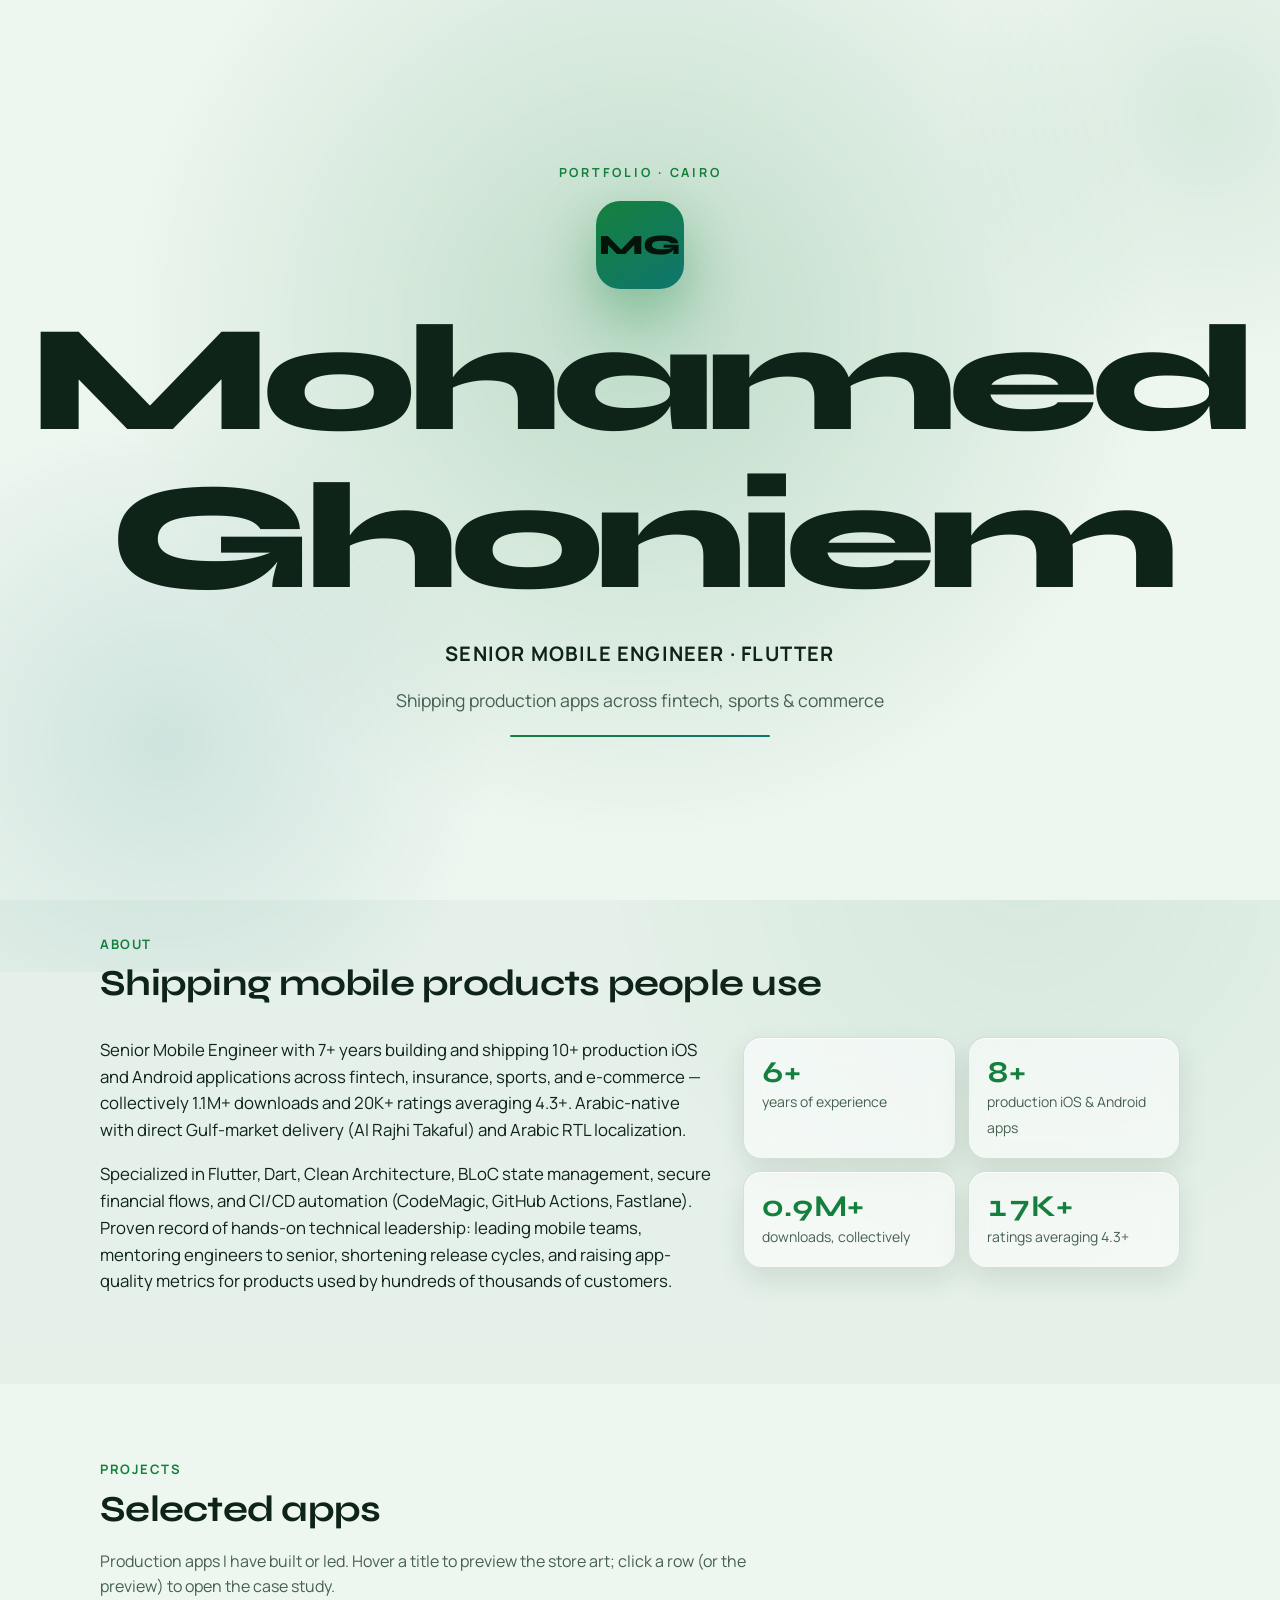
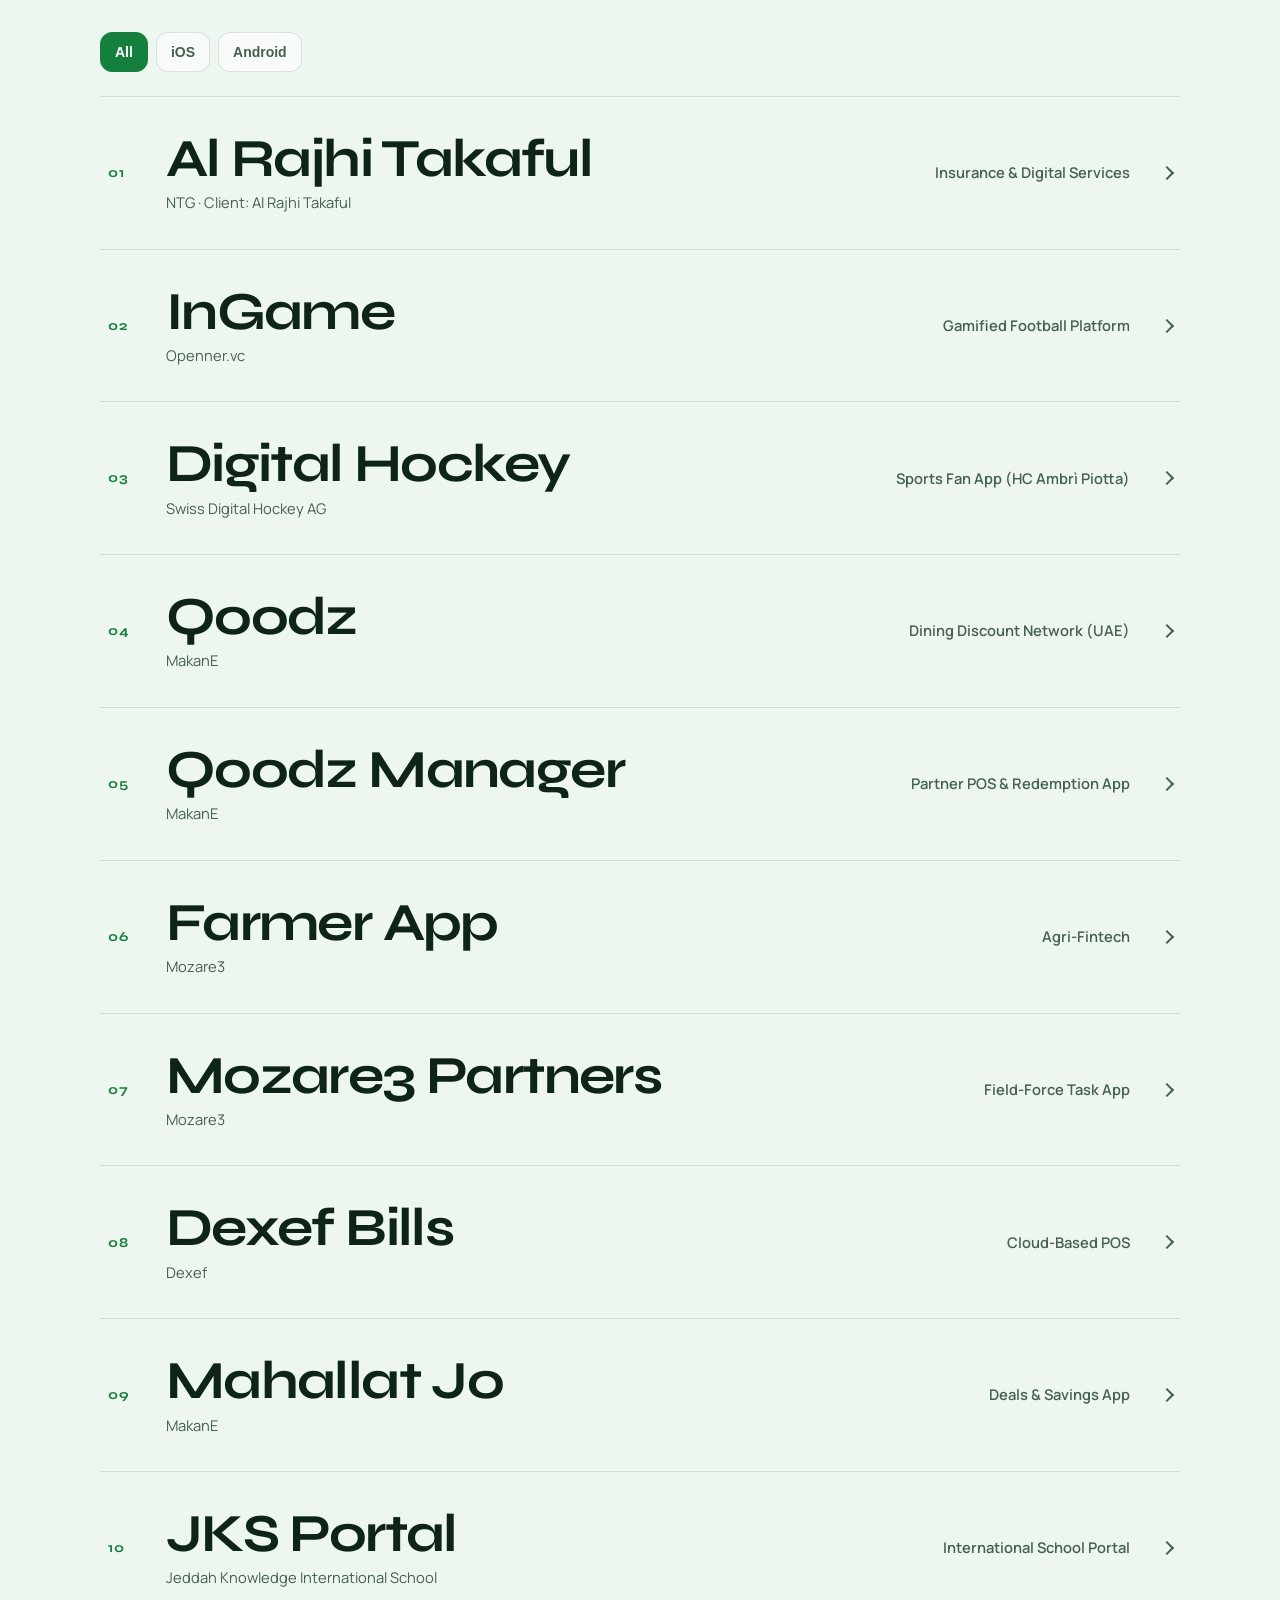
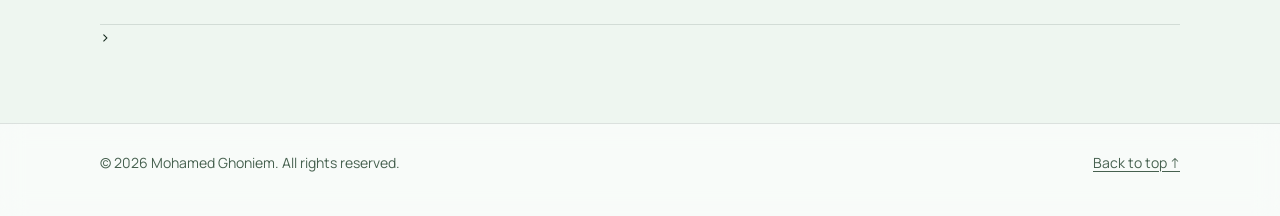
==== commit bb5c98c2: "Polish Dennis hover, store galleries, Motionsites intro Redesign project floats as composed cards wi" ====
--- a/index.html
+++ b/index.html
@@ -32,18 +32,24 @@
 <link rel="preconnect" href="https://fonts.gstatic.com" crossorigin>
 <link href="https://fonts.googleapis.com/css2?family=Manrope:wght@400;500;600;700;800&family=Syne:wght@600;700;800&display=swap" rel="stylesheet">
 <script>(function(){var r=document.documentElement;r.classList.add('js');r.classList.remove('no-js');try{var t=localStorage.getItem('theme');if(!t)t=matchMedia('(prefers-color-scheme: light)').matches?'light':'dark';r.setAttribute('data-theme',t);}catch(e){}try{var rm=matchMedia('(prefers-reduced-motion: reduce)').matches;var skip=/(?:^|[?&])reveal=all(?:&|$)/.test(location.search);if(!rm&&!skip)r.classList.add('intro-pending');else r.classList.add('intro-done');}catch(e){r.classList.add('intro-done');}})();</script>
-<link rel="stylesheet" href="assets/css/style.css?v=7">
+<link rel="stylesheet" href="assets/css/style.css?v=8">
 <script type="application/ld+json">{"@context": "https://schema.org", "@type": "Person", "name": "Mohamed Ghoniem", "jobTitle": "Senior Mobile Engineer (Flutter)", "url": "https://ghon4.github.io/", "email": "mailto:mohamed.maher.ghoniem@gmail.com", "telephone": "+201159480900", "address": {"@type": "PostalAddress", "addressLocality": "Cairo", "addressCountry": "EG"}, "alumniOf": {"@type": "CollegeOrUniversity", "name": "Menoufia University"}, "knowsLanguage": ["Arabic", "English"], "knowsAbout": ["Flutter", "Dart", "iOS", "Android", "BLoC", "Riverpod", "Clean Architecture", "CI/CD", "Mobile app development"], "sameAs": ["https://www.linkedin.com/in/mohamed-ghoniem/", "https://github.com/Ghon4"], "worksFor": {"@type": "Organization", "name": "NTG"}}</script>
 </head>
 <body>
 <a class="skip-link" href="#main">Skip to content</a>
 <div class="site-intro" id="site-intro" aria-hidden="true">
   <div class="intro-veil" aria-hidden="true"></div>
+  <div class="intro-grain" aria-hidden="true"></div>
   <div class="intro-inner">
+    <p class="intro-eyebrow">Portfolio · Cairo</p>
     <span class="intro-mark" aria-hidden="true">MG</span>
-    <p class="intro-name">Mohamed Ghoniem</p>
+    <h1 class="intro-name" aria-label="Mohamed Ghoniem">
+      <span class="intro-line-mask"><span class="intro-line-inner">Mohamed</span></span>
+      <span class="intro-line-mask"><span class="intro-line-inner">Ghoniem</span></span>
+    </h1>
     <p class="intro-role">Senior Mobile Engineer · Flutter</p>
-    <span class="intro-line" aria-hidden="true"></span>
+    <p class="intro-tag">Shipping production apps across fintech, sports &amp; commerce</p>
+    <span class="intro-rule" aria-hidden="true"></span>
   </div>
 </div>
 <header class="site-header">
@@ -141,13 +147,13 @@
 
     <div class="work-stage">
       <a class="work-float" id="work-float" href="#" aria-hidden="true" tabindex="-1">
-        <span class="work-float-label">View</span>
-        <span class="work-float-frame"><img alt="" width="900" height="1950" decoding="async"></span>
+        <span class="work-float-card"><img alt="" width="720" height="900" decoding="async"></span>
       </a>
+      <a class="work-view" id="work-view" href="#" aria-hidden="true" tabindex="-1"><span>View</span></a>
 
       <ul class="work-list" id="work-list">
 
-<li class="work-item reveal" data-cats="ios android" data-shot="assets/shots/alrajhi.webp" data-href="work/al-rajhi-takaful/">
+<li class="work-item reveal" data-cats="ios android" data-shot="assets/shots/float/al-rajhi-takaful.webp" data-color="#0a2a1c" data-href="work/al-rajhi-takaful/">
   <a class="work-row" href="work/al-rajhi-takaful/" id="p-al-rajhi-takaful">
     <span class="work-index" aria-hidden="true">01</span>
     <span class="work-main">
@@ -159,7 +165,7 @@
   </a>
 </li>
 
-<li class="work-item reveal" data-cats="ios android" data-shot="assets/shots/ingame.webp" data-href="work/ingame/">
+<li class="work-item reveal" data-cats="ios android" data-shot="assets/shots/float/ingame.webp" data-color="#123024" data-href="work/ingame/">
   <a class="work-row" href="work/ingame/" id="p-ingame">
     <span class="work-index" aria-hidden="true">02</span>
     <span class="work-main">
@@ -171,7 +177,7 @@
   </a>
 </li>
 
-<li class="work-item reveal" data-cats="ios android" data-shot="assets/shots/digital-hockey.webp" data-href="work/digital-hockey/">
+<li class="work-item reveal" data-cats="ios android" data-shot="assets/shots/float/digital-hockey.webp" data-color="#081c28" data-href="work/digital-hockey/">
   <a class="work-row" href="work/digital-hockey/" id="p-digital-hockey">
     <span class="work-index" aria-hidden="true">03</span>
     <span class="work-main">
@@ -183,7 +189,7 @@
   </a>
 </li>
 
-<li class="work-item reveal" data-cats="ios android" data-shot="assets/shots/qoodz.webp" data-href="work/qoodz/">
+<li class="work-item reveal" data-cats="ios android" data-shot="assets/shots/float/qoodz.webp" data-color="#241c0c" data-href="work/qoodz/">
   <a class="work-row" href="work/qoodz/" id="p-qoodz">
     <span class="work-index" aria-hidden="true">04</span>
     <span class="work-main">
@@ -195,7 +201,7 @@
   </a>
 </li>
 
-<li class="work-item reveal" data-cats="ios android" data-shot="assets/shots/qoodz-manager.webp" data-href="work/qoodz-manager/">
+<li class="work-item reveal" data-cats="ios android" data-shot="assets/shots/float/qoodz-manager.webp" data-color="#1c2412" data-href="work/qoodz-manager/">
   <a class="work-row" href="work/qoodz-manager/" id="p-qoodz-manager">
     <span class="work-index" aria-hidden="true">05</span>
     <span class="work-main">
@@ -207,7 +213,7 @@
   </a>
 </li>
 
-<li class="work-item reveal" data-cats="android" data-shot="assets/shots/farmer.webp" data-href="work/farmer-app/">
+<li class="work-item reveal" data-cats="android" data-shot="assets/shots/float/farmer-app.webp" data-color="#162810" data-href="work/farmer-app/">
   <a class="work-row" href="work/farmer-app/" id="p-farmer-app">
     <span class="work-index" aria-hidden="true">06</span>
     <span class="work-main">
@@ -219,7 +225,7 @@
   </a>
 </li>
 
-<li class="work-item reveal" data-cats="android" data-shot="assets/shots/partners.webp" data-href="work/mozare3-partners/">
+<li class="work-item reveal" data-cats="android" data-shot="assets/shots/float/mozare3-partners.webp" data-color="#10221c" data-href="work/mozare3-partners/">
   <a class="work-row" href="work/mozare3-partners/" id="p-mozare3-partners">
     <span class="work-index" aria-hidden="true">07</span>
     <span class="work-main">
@@ -231,7 +237,7 @@
   </a>
 </li>
 
-<li class="work-item reveal" data-cats="ios android" data-shot="assets/shots/dexef.webp" data-href="work/dexef-bills/">
+<li class="work-item reveal" data-cats="ios android" data-shot="assets/shots/float/dexef-bills.webp" data-color="#0c1e24" data-href="work/dexef-bills/">
   <a class="work-row" href="work/dexef-bills/" id="p-dexef-bills">
     <span class="work-index" aria-hidden="true">08</span>
     <span class="work-main">
@@ -243,7 +249,7 @@
   </a>
 </li>
 
-<li class="work-item reveal" data-cats="ios" data-shot="assets/shots/mahallat.webp" data-href="work/mahallat-jo/">
+<li class="work-item reveal" data-cats="ios" data-shot="assets/shots/float/mahallat-jo.webp" data-color="#20160e" data-href="work/mahallat-jo/">
   <a class="work-row" href="work/mahallat-jo/" id="p-mahallat-jo">
     <span class="work-index" aria-hidden="true">09</span>
     <span class="work-main">
@@ -255,7 +261,7 @@
   </a>
 </li>
 
-<li class="work-item reveal" data-cats="" data-href="work/jks-portal/">
+<li class="work-item reveal" data-cats="" data-color="#102018" data-href="work/jks-portal/">
   <a class="work-row" href="work/jks-portal/" id="p-jks-portal">
     <span class="work-index" aria-hidden="true">10</span>
     <span class="work-main">
@@ -268,96 +274,6 @@
 </li>
 
       </ul>>
-    </div>
-  </div>
-</section>
-
-
-<section id="experience" class="alt" aria-labelledby="exp-title">
-  <div class="container">
-    <div class="section-head reveal"><span class="eyebrow">Experience</span><h2 id="exp-title">Where I have worked</h2></div>
-    <ol class="timeline">
-<li class="tl-item reveal"><article class="tl-card">
-  <div class="tl-top"><div><h3>Senior Mobile Engineer (Flutter)</h3><p class="tl-company">NTG (Client: <a href="https://www.alrajhitakaful.com/en" target="_blank" rel="noopener">Al Rajhi Takaful</a>)</p></div>
-  <p class="tl-date"><time datetime="2025-05">05/2025 – Present</time></p></div>
-  <ul><li>Developed and enhanced 8+ user-facing modules (policies, claims, digital services) in Al Rajhi Takaful&#x27;s flagship insurance app — 1M+ downloads and 20K+ rated users on iOS and Android.</li><li>Translated 30+ complex insurance requirements into intuitive Flutter UI flows with product, backend, and QA, cutting requirement-clarification cycles ~40%.</li><li>Integrated AI-assisted tooling (Cursor + Claude Code) for module scaffolding and BLoC test generation — ~30% faster feature implementation at a &lt;1% post-merge defect rate.</li></ul>
-</article></li>
-<li class="tl-item reveal"><article class="tl-card">
-  <div class="tl-top"><div><h3>Senior Mobile Engineer (Flutter)</h3><p class="tl-company"><a href="https://mozare3.net/" target="_blank" rel="noopener">Mozare3</a></p></div>
-  <p class="tl-date"><time datetime="2023-12">12/2023 – 05/2025</time></p></div>
-  <ul><li>Led delivery of core mobile features (e-wallet balance, in-app commerce, analytics) for the Farmer App, supporting 10K+ active farmers and increasing field-force throughput 25%.</li><li>Re-architected the legacy codebase to Clean Architecture + GetX, cutting average screen load time ~35% and crash-free-session regressions to &lt;1%.</li><li>Designed and shipped CI/CD pipelines (CodeMagic, Fastlane) that reduced release time from 2 days to under 30 minutes per build.</li></ul>
-</article></li>
-<li class="tl-item reveal"><article class="tl-card">
-  <div class="tl-top"><div><h3>Senior Mobile Engineer (Flutter)</h3><p class="tl-company"><a href="https://makane.com/en" target="_blank" rel="noopener">MakanE</a></p></div>
-  <p class="tl-date"><time datetime="2023-01">01/2023 – 12/2023</time></p></div>
-  <ul><li>Led the revamp of 2 high-traffic apps (Qoodz, Qoodz Manager) from monolithic code to BLoC + Clean Architecture, lifting App Store rating to 4.4 and redemption-flow completion 20%.</li><li>Stepped in as de facto mobile lead for a team of 4 mid-level Flutter engineers: structured code reviews, pairing and mentoring via weekly 1:1s — promoting 2 to senior within the year.</li><li>Implemented native iOS/Android integrations (camera, NFC, payment SDKs) where Flutter plugins fell short, unblocking 5+ feature releases.</li></ul>
-</article></li>
-<li class="tl-item reveal"><article class="tl-card">
-  <div class="tl-top"><div><h3>Software Engineer (Flutter)</h3><p class="tl-company"><a href="https://openner.vc/" target="_blank" rel="noopener">Openner.vc</a></p></div>
-  <p class="tl-date"><time datetime="2021-06">06/2021 – 01/2023</time></p></div>
-  <ul><li>Built an investor-facing mobile app from scratch in Flutter/Dart, shipping MVP to TestFlight and Play Console within 14 weeks.</li><li>Owned schedules and sprint planning across a 4-engineer team, delivering 100% of releases on time across 12 consecutive sprints; lifted onboarding completion 18%.</li></ul>
-</article></li>
-<li class="tl-item reveal"><article class="tl-card">
-  <div class="tl-top"><div><h3>Software Engineer (Android, Flutter)</h3><p class="tl-company">Watanya Company for Roads</p></div>
-  <p class="tl-date"><time datetime="2020-05">05/2020 – 06/2021</time></p></div>
-  <ul><li>Developed an industrial Android ticketing app in Java for toll-road operators, processing thousands of daily transactions across multiple stations.</li><li>Benchmarked Flutter vs. React Native and led Flutter adoption, cutting parallel-codebase maintenance ~50%.</li></ul>
-</article></li>
-<li class="tl-item reveal"><article class="tl-card">
-  <div class="tl-top"><div><h3>Software Engineer (Android, Flutter)</h3><p class="tl-company"><a href="https://dexef.com/" target="_blank" rel="noopener">Dexef ERP System</a></p></div>
-  <p class="tl-date"><time datetime="2019-02">02/2019 – 05/2020</time></p></div>
-  <ul><li>Designed 20+ reusable UI components and integrated 30+ REST endpoints, accelerating new-screen delivery ~40%; optimized ERP latency 35%.</li><li>Revamped 2 legacy native Android apps to Flutter, cutting codebase size ~45% while improving iOS/Android parity.</li></ul>
-</article></li>
-    </ol>
-  </div>
-</section>
-
-<section id="skills" aria-labelledby="skills-title">
-  <div class="container">
-    <div class="section-head reveal"><span class="eyebrow">Skills</span><h2 id="skills-title">Core skills</h2></div>
-    <ul class="skills">
-<li class="skill-group reveal"><h3>Mobile Development</h3><ul class="tags"><li>Flutter 3</li><li>Dart 3</li><li>Android SDK</li><li>Java</li><li>Kotlin &amp; Swift (native platform integration)</li><li>Cross-platform development</li><li>White-label / multi-tenant apps (Android product flavors, iOS schemes)</li><li>Push notifications (FCM)</li><li>Deep links</li><li>Google Maps</li><li>App security (SSL pinning, code obfuscation)</li></ul></li>
-<li class="skill-group reveal"><h3>Architecture</h3><ul class="tags"><li>Clean Architecture</li><li>MVVM</li><li>SOLID</li><li>Dependency Injection</li><li>Design Patterns</li><li>Offline storage (Hive, SQLite, Isar)</li></ul></li>
-<li class="skill-group reveal"><h3>State Management</h3><ul class="tags"><li>BLoC</li><li>Riverpod</li><li>Provider</li><li>GetX</li></ul></li>
-<li class="skill-group reveal"><h3>Localization</h3><ul class="tags"><li>Arabic RTL</li><li>Internationalization (i18n)</li><li>Localization (l10n)</li></ul></li>
-<li class="skill-group reveal"><h3>Payments &amp; Monetization</h3><ul class="tags"><li>RevenueCat</li><li>In-app purchases</li><li>Subscriptions</li><li>Apple Pay</li><li>Google Pay</li><li>Native payment SDKs</li><li>Payment gateway integration</li></ul></li>
-<li class="skill-group reveal"><h3>Testing &amp; Quality</h3><ul class="tags"><li>Unit, Widget &amp; Integration Testing</li><li>flutter_test</li><li>mocktail</li><li>bloc_test</li><li>very_good_analysis</li><li>Code reviews</li></ul></li>
-<li class="skill-group reveal"><h3>CI/CD &amp; Release</h3><ul class="tags"><li>CodeMagic</li><li>GitHub Actions</li><li>Fastlane</li><li>Firebase App Distribution</li><li>App Store Connect</li><li>Google Play Console</li></ul></li>
-<li class="skill-group reveal"><h3>APIs &amp; Networking</h3><ul class="tags"><li>RESTful APIs</li><li>GraphQL</li><li>Dio</li><li>Retrofit</li><li>Socket.io</li><li>WebSocket</li></ul></li>
-<li class="skill-group reveal"><h3>AI-Assisted Development</h3><ul class="tags"><li>Cursor</li><li>Claude Code</li><li>GitHub Copilot</li><li>ChatGPT</li><li>Gemini</li></ul></li>
-<li class="skill-group reveal"><h3>Tooling &amp; Monitoring</h3><ul class="tags"><li>Firebase</li><li>Sentry</li><li>Git</li><li>Figma</li><li>Adobe XD</li></ul></li>
-<li class="skill-group reveal"><h3>Methodologies</h3><ul class="tags"><li>Agile/Scrum</li><li>Sprint Planning</li><li>Technical Leadership</li><li>Mentoring</li></ul></li>
-    </ul>
-  </div>
-</section>
-
-<section id="education" class="alt" aria-labelledby="edu-title">
-  <div class="container">
-    <div class="section-head reveal"><span class="eyebrow">Education</span><h2 id="edu-title">Education, certification &amp; languages</h2></div>
-    <div class="edu-grid">
-      <article class="edu-card reveal"><h3>B.Sc. Computer Science</h3><p>Menoufia University</p><p><time datetime="2015">2015</time>–<time datetime="2019">2019</time></p></article>
-      <article class="edu-card reveal"><h3>Android Developer Nanodegree</h3><p>Udacity</p><p><a href="https://confirm.udacity.com/76FF2QAU" target="_blank" rel="noopener">View certificate</a></p></article>
-      <article class="edu-card reveal"><h3>Languages</h3><ul><li>Arabic — Native</li><li>English — Professional Working Proficiency (C1)</li></ul></article>
-    </div>
-  </div>
-</section>
-
-<section id="contact" aria-labelledby="contact-title">
-  <div class="container">
-    <div class="contact-box reveal">
-      <span class="eyebrow">Contact</span>
-      <h2 id="contact-title">Let’s talk</h2>
-      <p>Open to remote roles and relocation (Gulf / EU). The quickest way to reach me is email or WhatsApp.</p>
-      <div class="cta-row">
-        <a class="btn btn-primary btn-magnetic" href="assets/Mohamed-Ghoniem-MobileAppDev-CV.pdf" download><svg viewBox="0 0 24 24" aria-hidden="true" focusable="false"><path d="M12 3v12m0 0 5-5m-5 5-5-5M4 19h16" fill="none" stroke="currentColor" stroke-width="2" stroke-linecap="round" stroke-linejoin="round"/></svg>Download CV (PDF)</a>
-        <a class="btn" href="https://drive.google.com/file/d/1toSSCozR6A0DUCEtVGoaBaz46G_oabEI/view" target="_blank" rel="noopener"><svg viewBox="0 0 24 24" aria-hidden="true" focusable="false"><path d="M14 4h6v6M20 4l-9 9M18 14v5a1 1 0 0 1-1 1H5a1 1 0 0 1-1-1V7a1 1 0 0 1 1-1h5" fill="none" stroke="currentColor" stroke-width="2" stroke-linecap="round" stroke-linejoin="round"/></svg>View CV on Google Drive</a>
-      </div>
-      <ul class="contact-list">
-        <li class="contact-email"><a href="mailto:mohamed.maher.ghoniem@gmail.com"><svg viewBox="0 0 24 24" aria-hidden="true" focusable="false"><path d="M3 6.5A1.5 1.5 0 0 1 4.5 5h15A1.5 1.5 0 0 1 21 6.5v11a1.5 1.5 0 0 1-1.5 1.5h-15A1.5 1.5 0 0 1 3 17.5z M3.5 6.5l8.5 6.5 8.5-6.5" fill="none" stroke="currentColor" stroke-width="2" stroke-linejoin="round"/></svg><div><small>Email</small><span class="email-addr">mohamed.maher.ghoniem@gmail.com</span></div></a></li>
-        <li><a href="tel:+201159480900"><svg viewBox="0 0 24 24" aria-hidden="true" focusable="false"><path d="M5 4h4l2 5-2.5 1.5a11 11 0 0 0 5 5L15 13l5 2v4a2 2 0 0 1-2 2A16 16 0 0 1 3 6a2 2 0 0 1 2-2" fill="none" stroke="currentColor" stroke-width="2" stroke-linejoin="round"/></svg><div><small>Phone</small><span>+20 115 948 0900</span></div></a></li>
-        <li><a href="https://wa.me/201159480900" target="_blank" rel="noopener"><svg viewBox="0 0 24 24" aria-hidden="true" focusable="false"><path fill="currentColor" d="M12 2a10 10 0 0 0-8.6 15.1L2 22l5-1.3A10 10 0 1 0 12 2m0 18.2a8.2 8.2 0 0 1-4.2-1.2l-.3-.2-3 .8.8-2.9-.2-.3A8.2 8.2 0 1 1 12 20.2m4.5-6.1c-.2-.1-1.5-.7-1.7-.8s-.4-.1-.6.1-.6.8-.8 1-.3.2-.5.1a6.7 6.7 0 0 1-3.3-2.9c-.3-.4.3-.4.7-1.4.1-.2 0-.3 0-.4l-.8-1.8c-.2-.5-.4-.4-.6-.4h-.5a1 1 0 0 0-.7.3 3 3 0 0 0-.9 2.2 5.1 5.1 0 0 0 1.1 2.7 11.6 11.6 0 0 0 4.4 3.9c1.6.7 2.3.8 3.1.6a2.7 2.7 0 0 0 1.8-1.2 2.2 2.2 0 0 0 .2-1.2c-.1-.1-.3-.2-.5-.3"/></svg><div><small>WhatsApp</small><span>+20 115 948 0900</span></div></a></li>
-        <li><a href="https://www.linkedin.com/in/mohamed-ghoniem/" target="_blank" rel="noopener"><svg viewBox="0 0 24 24" aria-hidden="true" focusable="false"><path fill="currentColor" d="M4.98 3.5a2.5 2.5 0 1 1 0 5 2.5 2.5 0 0 1 0-5M3 9.75h4v11H3zm6.5 0h3.8v1.5h.06a4.2 4.2 0 0 1 3.76-2.06c4 0 4.88 2.6 4.88 6v5.56h-4v-4.93c0-1.18 0-2.7-1.64-2.7s-1.9 1.28-1.9 2.6v5.03h-4z"/></svg><div><small>LinkedIn</small><span>in/mohamed-ghoniem</span></div></a></li>
-        <li><a href="https://github.com/Ghon4" target="_blank" rel="noopener"><svg viewBox="0 0 24 24" aria-hidden="true" focusable="false"><path fill="currentColor" d="M12 2a10 10 0 0 0-3.16 19.49c.5.09.68-.22.68-.48v-1.7c-2.78.6-3.37-1.34-3.37-1.34a2.65 2.65 0 0 0-1.11-1.46c-.9-.62.07-.6.07-.6a2.1 2.1 0 0 1 1.53 1.03 2.13 2.13 0 0 0 2.91.83 2.13 2.13 0 0 1 .63-1.34c-2.22-.25-4.55-1.11-4.55-4.94a3.87 3.87 0 0 1 1.03-2.69 3.6 3.6 0 0 1 .1-2.65s.84-.27 2.75 1.02a9.5 9.5 0 0 1 5 0c1.91-1.3 2.75-1.02 2.75-1.02a3.6 3.6 0 0 1 .1 2.65 3.86 3.86 0 0 1 1.03 2.69c0 3.84-2.34 4.68-4.57 4.93a2.38 2.38 0 0 1 .68 1.85v2.74c0 .33.18.58.69.48A10 10 0 0 0 12 2"/></svg><div><small>GitHub</small><span>github.com/Ghon4</span></div></a></li>
-      </ul>
     </div>
   </div>
 </section>
@@ -369,6 +285,6 @@
     <p><a href="#top">Back to top ↑</a></p>
   </div>
 </footer>
-<script src="assets/js/main.js?v=7" defer></script>
+<script src="assets/js/main.js?v=8" defer></script>
 </body>
 </html>
--- a/assets/css/style.css
+++ b/assets/css/style.css
@@ -824,7 +824,7 @@
   .stats-strip{background:var(--border)}
 }
 
-/* ===== v6 — big intro + Snellenberg-style work list ===== */
+/* ===== v8 — Motionsites intro (blur-rise + mask lines) + Dennis work list ===== */
 html.intro-pending,html.intro-pending body{overflow:hidden}
 .site-intro{
   position:fixed;inset:0;z-index:200;display:grid;place-items:center;
@@ -835,71 +835,110 @@
   opacity:1;visibility:visible;pointer-events:auto;
 }
 .intro-veil{
-  position:absolute;inset:0;
+  position:absolute;inset:-8%;
   background:
-    radial-gradient(720px circle at 50% 42%,color-mix(in srgb,var(--accent) 18%,transparent),transparent 62%),
-    radial-gradient(520px circle at 80% 80%,color-mix(in srgb,var(--accent-2) 12%,transparent),transparent 55%);
+    radial-gradient(900px circle at 50% 38%,color-mix(in srgb,var(--accent) 22%,transparent),transparent 58%),
+    radial-gradient(640px circle at 18% 78%,color-mix(in srgb,var(--accent-2) 14%,transparent),transparent 52%),
+    radial-gradient(520px circle at 88% 18%,color-mix(in srgb,var(--accent) 10%,transparent),transparent 50%);
+  transform:scale(1.12);
+}
+.intro-grain{
+  position:absolute;inset:0;opacity:.07;pointer-events:none;mix-blend-mode:overlay;
+  background-image:url("data:image/svg+xml,%3Csvg viewBox='0 0 200 200' xmlns='http://www.w3.org/2000/svg'%3E%3Cfilter id='n'%3E%3CfeTurbulence type='fractalNoise' baseFrequency='.85' numOctaves='3' stitchTiles='stitch'/%3E%3C/filter%3E%3Crect width='100%25' height='100%25' filter='url(%23n)' opacity='.55'/%3E%3C/svg%3E");
 }
 .intro-inner{
   position:relative;text-align:center;padding:24px;
-  display:flex;flex-direction:column;align-items:center;gap:14px;
+  display:flex;flex-direction:column;align-items:center;gap:18px;
+  max-width:min(96vw,1100px);
+}
+.intro-eyebrow{
+  margin:0;font-size:.78rem;font-weight:700;letter-spacing:.22em;text-transform:uppercase;
+  color:var(--accent);opacity:0;transform:translateY(18px);filter:blur(10px);
 }
 .intro-mark{
-  width:72px;height:72px;border-radius:20px;display:grid;place-items:center;
-  font-family:var(--font-display);font-size:24px;font-weight:800;color:#04140a;
-  background:linear-gradient(135deg,var(--accent),var(--accent-2));
-  box-shadow:0 16px 48px color-mix(in srgb,var(--accent) 40%,transparent);
-  transform:scale(.35) rotate(-8deg);opacity:0;
+  width:88px;height:88px;border-radius:24px;display:grid;place-items:center;
+  font-family:var(--font-display);font-size:28px;font-weight:800;color:#04140a;
+  background:linear-gradient(145deg,var(--accent),var(--accent-2));
+  box-shadow:0 22px 60px color-mix(in srgb,var(--accent) 42%,transparent);
+  opacity:0;transform:scale(.84);
 }
 .intro-name{
-  margin:0;font-family:var(--font-display);font-weight:800;letter-spacing:-.045em;line-height:.95;
-  font-size:clamp(2.8rem,11vw,7rem);color:var(--text);
-  transform:translateY(48px) scale(.92);opacity:0;
+  margin:0;font-family:var(--font-display);font-weight:800;letter-spacing:-.055em;line-height:.88;
+  font-size:clamp(3.6rem,16vw,9.5rem);color:var(--text);
+  display:flex;flex-direction:column;align-items:center;gap:.02em;
+}
+.intro-line-mask{display:block;overflow:hidden;padding:.04em .08em .1em}
+.intro-line-inner{
+  display:block;opacity:0;transform:translateY(55%);filter:blur(14px);
 }
 .intro-role{
-  margin:0;font-size:clamp(.95rem,2.2vw,1.15rem);font-weight:600;color:var(--muted);
-  letter-spacing:.04em;text-transform:uppercase;
-  transform:translateY(16px);opacity:0;
-}
-.intro-line{
-  width:0;height:2px;border-radius:999px;margin-top:6px;
+  margin:0;font-size:clamp(1rem,2.4vw,1.25rem);font-weight:700;color:var(--text);
+  letter-spacing:.06em;text-transform:uppercase;
+  opacity:0;transform:translateY(22px);filter:blur(8px);
+}
+.intro-tag{
+  margin:0;max-width:34rem;color:var(--muted);font-size:clamp(.95rem,2vw,1.1rem);line-height:1.45;
+  opacity:0;transform:translateY(18px);
+}
+.intro-rule{
+  width:0;height:2px;border-radius:999px;margin-top:4px;
   background:linear-gradient(90deg,var(--accent),var(--accent-2));
 }
+html.intro-playing .intro-veil{
+  animation:intro-veil-settle 1.9s cubic-bezier(.16,1,.3,1) both;
+}
+html.intro-playing .intro-eyebrow{
+  animation:intro-blur-rise 1s cubic-bezier(.16,1,.3,1) .18s both;
+}
 html.intro-playing .intro-mark{
-  animation:intro-mark .9s var(--ease) .05s forwards;
-}
-html.intro-playing .intro-name{
-  animation:intro-rise 1s var(--ease) .22s forwards;
+  animation:intro-pop 1.05s cubic-bezier(.16,1,.3,1) .32s both;
+}
+html.intro-playing .intro-line-mask:nth-child(1) .intro-line-inner{
+  animation:intro-mask-rise 1.15s cubic-bezier(.16,1,.3,1) .48s both;
+}
+html.intro-playing .intro-line-mask:nth-child(2) .intro-line-inner{
+  animation:intro-mask-rise 1.15s cubic-bezier(.16,1,.3,1) .66s both;
 }
 html.intro-playing .intro-role{
-  animation:intro-rise .85s var(--ease) .42s forwards;
-}
-html.intro-playing .intro-line{
-  animation:intro-line 700ms var(--ease) .55s forwards;
+  animation:intro-blur-rise .95s cubic-bezier(.16,1,.3,1) .92s both;
+}
+html.intro-playing .intro-tag{
+  animation:intro-soft-rise .9s cubic-bezier(.16,1,.3,1) 1.1s both;
+}
+html.intro-playing .intro-rule{
+  animation:intro-rule 780ms cubic-bezier(.16,1,.3,1) 1.28s both;
 }
 html.intro-exit .site-intro{
-  animation:intro-exit 720ms cubic-bezier(.7,0,.3,1) forwards;
+  animation:intro-exit 900ms cubic-bezier(.7,0,.3,1) forwards;
 }
 html.intro-exit .intro-inner{
-  animation:intro-inner-exit 720ms cubic-bezier(.7,0,.3,1) forwards;
-}
-@keyframes intro-mark{
-  0%{transform:scale(.35) rotate(-8deg);opacity:0}
-  60%{transform:scale(1.08) rotate(2deg);opacity:1}
-  100%{transform:scale(1) rotate(0deg);opacity:1}
-}
-@keyframes intro-rise{
-  to{transform:none;opacity:1}
-}
-@keyframes intro-line{
-  to{width:min(220px,48vw)}
-}
+  animation:intro-inner-exit 900ms cubic-bezier(.7,0,.3,1) forwards;
+}
+@keyframes intro-veil-settle{from{transform:scale(1.12)}to{transform:scale(1)}}
+@keyframes intro-blur-rise{
+  from{opacity:0;transform:translateY(22px);filter:blur(10px)}
+  to{opacity:1;transform:none;filter:blur(0)}
+}
+@keyframes intro-soft-rise{
+  from{opacity:0;transform:translateY(18px)}
+  to{opacity:1;transform:none}
+}
+@keyframes intro-mask-rise{
+  from{opacity:0;transform:translateY(55%);filter:blur(14px)}
+  to{opacity:1;transform:none;filter:blur(0)}
+}
+@keyframes intro-pop{
+  0%{opacity:0;transform:scale(.84)}
+  70%{opacity:1;transform:scale(1.04)}
+  100%{opacity:1;transform:scale(1)}
+}
+@keyframes intro-rule{to{width:min(260px,52vw)}}
 @keyframes intro-exit{
-  0%{opacity:1;clip-path:inset(0 0 0 0)}
-  100%{opacity:0;visibility:hidden;clip-path:inset(0 0 100% 0)}
+  0%{opacity:1;clip-path:inset(0 0 0 0 round 0)}
+  100%{opacity:0;visibility:hidden;clip-path:inset(0 0 100% 0 round 0)}
 }
 @keyframes intro-inner-exit{
-  to{transform:scale(1.12) translateY(-36px);filter:blur(10px);opacity:0}
+  to{transform:scale(1.08) translateY(-48px);filter:blur(12px);opacity:0}
 }
 html.intro-done .site-intro{display:none}
 @media (prefers-reduced-motion:reduce){
@@ -945,30 +984,40 @@
 .work-stage.is-hovering .work-item.is-active .work-title{color:color-mix(in srgb,var(--text) 78%,var(--muted))}
 
 .work-float{
-  position:fixed;top:0;left:0;z-index:60;width:min(280px,32vw);pointer-events:none;
-  opacity:0;visibility:hidden;transform:translate3d(-50%,-50%,0) scale(.92);
-  transition:opacity 180ms var(--ease),visibility 180ms,transform 180ms var(--ease);
+  position:fixed;top:0;left:0;z-index:60;width:min(320px,34vw);pointer-events:none;
+  opacity:0;visibility:hidden;transform:translate3d(-50%,-50%,0) scale(.86);
+  transition:opacity 220ms cubic-bezier(.76,0,.24,1),visibility 220ms,transform 220ms cubic-bezier(.76,0,.24,1);
   will-change:transform,left,top;text-decoration:none;color:inherit;
-  display:flex;flex-direction:column;align-items:center;gap:10px;
 }
 .work-float.is-on{
   opacity:1;visibility:visible;transform:translate3d(-50%,-50%,0) scale(1);
   pointer-events:auto;cursor:pointer;
 }
-.work-float-label{
-  font-family:var(--font-display);font-weight:700;font-size:.78rem;letter-spacing:.18em;
-  text-transform:uppercase;color:var(--bg);background:var(--accent);
-  padding:8px 14px;border-radius:999px;line-height:1;
-  box-shadow:var(--clay-hover);
-}
-.work-float-frame{
-  display:block;width:100%;border-radius:18px;overflow:hidden;background:#07130d;
-  border:1px solid color-mix(in srgb,var(--accent) 28%,var(--glass-edge));
-  box-shadow:var(--clay-hover),0 0 0 1px color-mix(in srgb,var(--accent) 12%,transparent);
-  aspect-ratio:9/16;
-}
-.work-float-frame img{width:100%;height:100%;object-fit:cover;object-position:top center;display:block}
-:root[data-theme="light"] .work-float-frame{background:#e8eee9}
+.work-float-card{
+  display:block;width:100%;aspect-ratio:4/5;border-radius:22px;overflow:hidden;
+  background:var(--float-color,#0a2a1c);
+  border:1px solid color-mix(in srgb,var(--accent) 22%,var(--glass-edge));
+  box-shadow:0 28px 70px rgba(0,0,0,.45), inset 0 1px 0 rgba(255,255,255,.08);
+}
+.work-float-card img{width:100%;height:100%;object-fit:cover;object-position:center top;display:block}
+.work-view{
+  position:fixed;top:0;left:0;z-index:61;width:88px;height:88px;border-radius:50%;
+  display:grid;place-items:center;pointer-events:none;
+  background:color-mix(in srgb,var(--accent) 92%,#fff);
+  color:#04140a;text-decoration:none;
+  font-family:var(--font-display);font-weight:800;font-size:.82rem;letter-spacing:.08em;
+  text-transform:uppercase;
+  opacity:0;visibility:hidden;transform:translate3d(-50%,-50%,0) scale(.5);
+  transition:opacity 220ms cubic-bezier(.76,0,.24,1),visibility 220ms,transform 220ms cubic-bezier(.76,0,.24,1);
+  box-shadow:0 12px 36px color-mix(in srgb,var(--accent) 35%,transparent);
+  will-change:transform,left,top;
+}
+.work-view.is-on{
+  opacity:1;visibility:visible;transform:translate3d(-50%,-50%,0) scale(1);
+  pointer-events:auto;cursor:pointer;
+}
+.work-view:hover{filter:brightness(1.05)}
+:root[data-theme="light"] .work-float-card{box-shadow:0 24px 50px rgba(15,36,24,.22)}
 
 @media (min-width:900px){
   .work-row{padding:34px 8px;gap:16px 28px}
@@ -978,13 +1027,13 @@
   .work-row{grid-template-columns:auto 1fr auto;padding:22px 2px}
   .work-cat{grid-column:2;justify-self:start;text-align:left;max-width:none;font-size:.85rem}
   .work-chevron{grid-column:3;grid-row:1 / span 2;align-self:center}
-  .work-float{display:none!important}
+  .work-float,.work-view{display:none!important}
   .work-stage.is-hovering .work-item:not(.is-active) .work-row{opacity:1}
   .work-item.is-active .work-title{transform:none}
 }
 
 @media (prefers-reduced-motion:reduce){
-  .work-float{display:none!important}
+  .work-float,.work-view{display:none!important}
   .work-item.is-active .work-title{transform:none}
   .work-stage.is-hovering .work-item:not(.is-active) .work-row{opacity:1}
 }
@@ -1028,6 +1077,27 @@
     radial-gradient(120% 80% at 50% 0%,color-mix(in srgb,var(--accent) 18%,transparent),transparent 55%),
     var(--surface-2);
 }
+.case-gallery{
+  padding:12px 0 8px;max-width:100%;
+}
+.case-gallery .case-h2{padding:0 clamp(16px,4vw,48px) 16px;margin:0}
+.case-gallery-track{
+  display:flex;gap:16px;overflow-x:auto;padding:4px clamp(16px,4vw,48px) 24px;
+  scroll-snap-type:x mandatory;-webkit-overflow-scrolling:touch;
+}
+.case-gallery-item{
+  flex:0 0 auto;margin:0;width:min(240px,62vw);scroll-snap-align:start;
+  border-radius:22px;overflow:hidden;background:var(--surface-2);
+  border:1px solid var(--glass-edge);box-shadow:var(--clay);
+  transform:translateY(28px);opacity:0;
+  transition:transform .8s var(--ease),opacity .8s var(--ease);
+}
+.case-gallery.in .case-gallery-item{transform:none;opacity:1}
+.case-gallery.in .case-gallery-item:nth-child(2){transition-delay:70ms}
+.case-gallery.in .case-gallery-item:nth-child(3){transition-delay:140ms}
+.case-gallery.in .case-gallery-item:nth-child(4){transition-delay:210ms}
+.case-gallery.in .case-gallery-item:nth-child(5){transition-delay:280ms}
+.case-gallery-item img{width:100%;height:auto;display:block;aspect-ratio:9/16;object-fit:cover;object-position:top center}
 .case-body{
   display:grid;gap:36px;padding:40px 0 72px;
 }
@@ -1039,17 +1109,31 @@
 .case-contrib{margin:0;padding-left:1.15rem;display:grid;gap:10px;color:var(--muted)}
 .case-contrib li::marker{color:var(--accent)}
 .case-next{
-  border-top:1px solid var(--glass-edge);
+  position:relative;overflow:hidden;border-top:1px solid var(--glass-edge);
   background:
     linear-gradient(180deg,color-mix(in srgb,var(--accent) 6%,transparent),transparent 40%),
     var(--bg);
+  --next-progress:0;
+}
+.case-next::before{
+  content:"";position:absolute;inset:0;pointer-events:none;z-index:0;
+  background:linear-gradient(105deg,transparent 20%,color-mix(in srgb,var(--accent) 10%,transparent) 50%,transparent 80%);
+  transform:translateX(calc(-40% + var(--next-progress) * 80%));
+  opacity:.9;
 }
 .case-next-link{
+  position:relative;z-index:1;
   display:grid;grid-template-columns:auto 1fr auto;gap:18px 28px;align-items:center;
-  padding:clamp(36px,6vw,72px) clamp(16px,4vw,48px);text-decoration:none;color:inherit;
-  transition:background var(--dur) var(--ease);
-}
-.case-next-link:hover{background:color-mix(in srgb,var(--accent) 8%,transparent)}
+  padding:clamp(48px,8vw,96px) clamp(16px,4vw,48px);text-decoration:none;color:inherit;
+  transform:translateY(36px);opacity:0;
+  transition:background .35s var(--ease),transform .9s var(--ease),opacity .9s var(--ease);
+}
+.case-next-link,.case-next-link:hover,.case-next-link *{text-decoration:none}
+.case-next.is-in .case-next-link{transform:none;opacity:1}
+.case-next-link:hover{
+  background:color-mix(in srgb,var(--accent) 10%,transparent);
+}
+.case-next-link:hover .case-next-title{transform:translateX(10px)}
 .case-next-link:focus-visible{outline:3px solid var(--accent);outline-offset:-6px}
 .case-next-meta{display:flex;flex-direction:column;gap:8px}
 .case-next-label{
@@ -1058,20 +1142,26 @@
 .case-next-index{font-family:var(--font-display);font-weight:700;color:var(--muted)}
 .case-next-title{
   display:block;font-family:var(--font-display);font-weight:800;letter-spacing:-.03em;
-  font-size:clamp(1.8rem,5vw,3.4rem);line-height:1.02;margin-bottom:6px;
+  font-size:clamp(2rem,6vw,4.2rem);line-height:1.02;margin-bottom:6px;
+  transition:transform .45s var(--ease);
 }
 .case-next-cat{color:var(--muted);font-weight:600}
 .case-next-arrow{
-  width:14px;height:14px;border-right:2.5px solid var(--accent);border-bottom:2.5px solid var(--accent);
-  transform:rotate(-45deg);transition:transform var(--dur) var(--ease);
-}
-.case-next-link:hover .case-next-arrow{transform:rotate(-45deg) translate(4px,-4px)}
+  width:18px;height:18px;border-right:2.5px solid var(--accent);border-bottom:2.5px solid var(--accent);
+  transform:rotate(-45deg);transition:transform .45s var(--ease);
+}
+.case-next-link:hover .case-next-arrow{transform:rotate(-45deg) translate(6px,-6px)}
 @media (min-width:900px){
   .case-hero-grid{grid-template-columns:1.15fr .85fr;align-items:center;gap:48px}
   .case-shot{max-width:320px;justify-self:end}
   .case-body{grid-template-columns:1.05fr .95fr;gap:48px;align-items:start}
+  .case-gallery-item{width:min(260px,28vw)}
 }
 @media (max-width:640px){
   .case-next-link{grid-template-columns:1fr auto;gap:16px}
   .case-next-meta{grid-column:1 / -1;flex-direction:row;justify-content:space-between;align-items:center}
 }
+@media (prefers-reduced-motion:reduce){
+  .case-gallery-item,.case-next-link{transform:none!important;opacity:1!important;transition:none!important}
+  .case-next::before{display:none}
+}
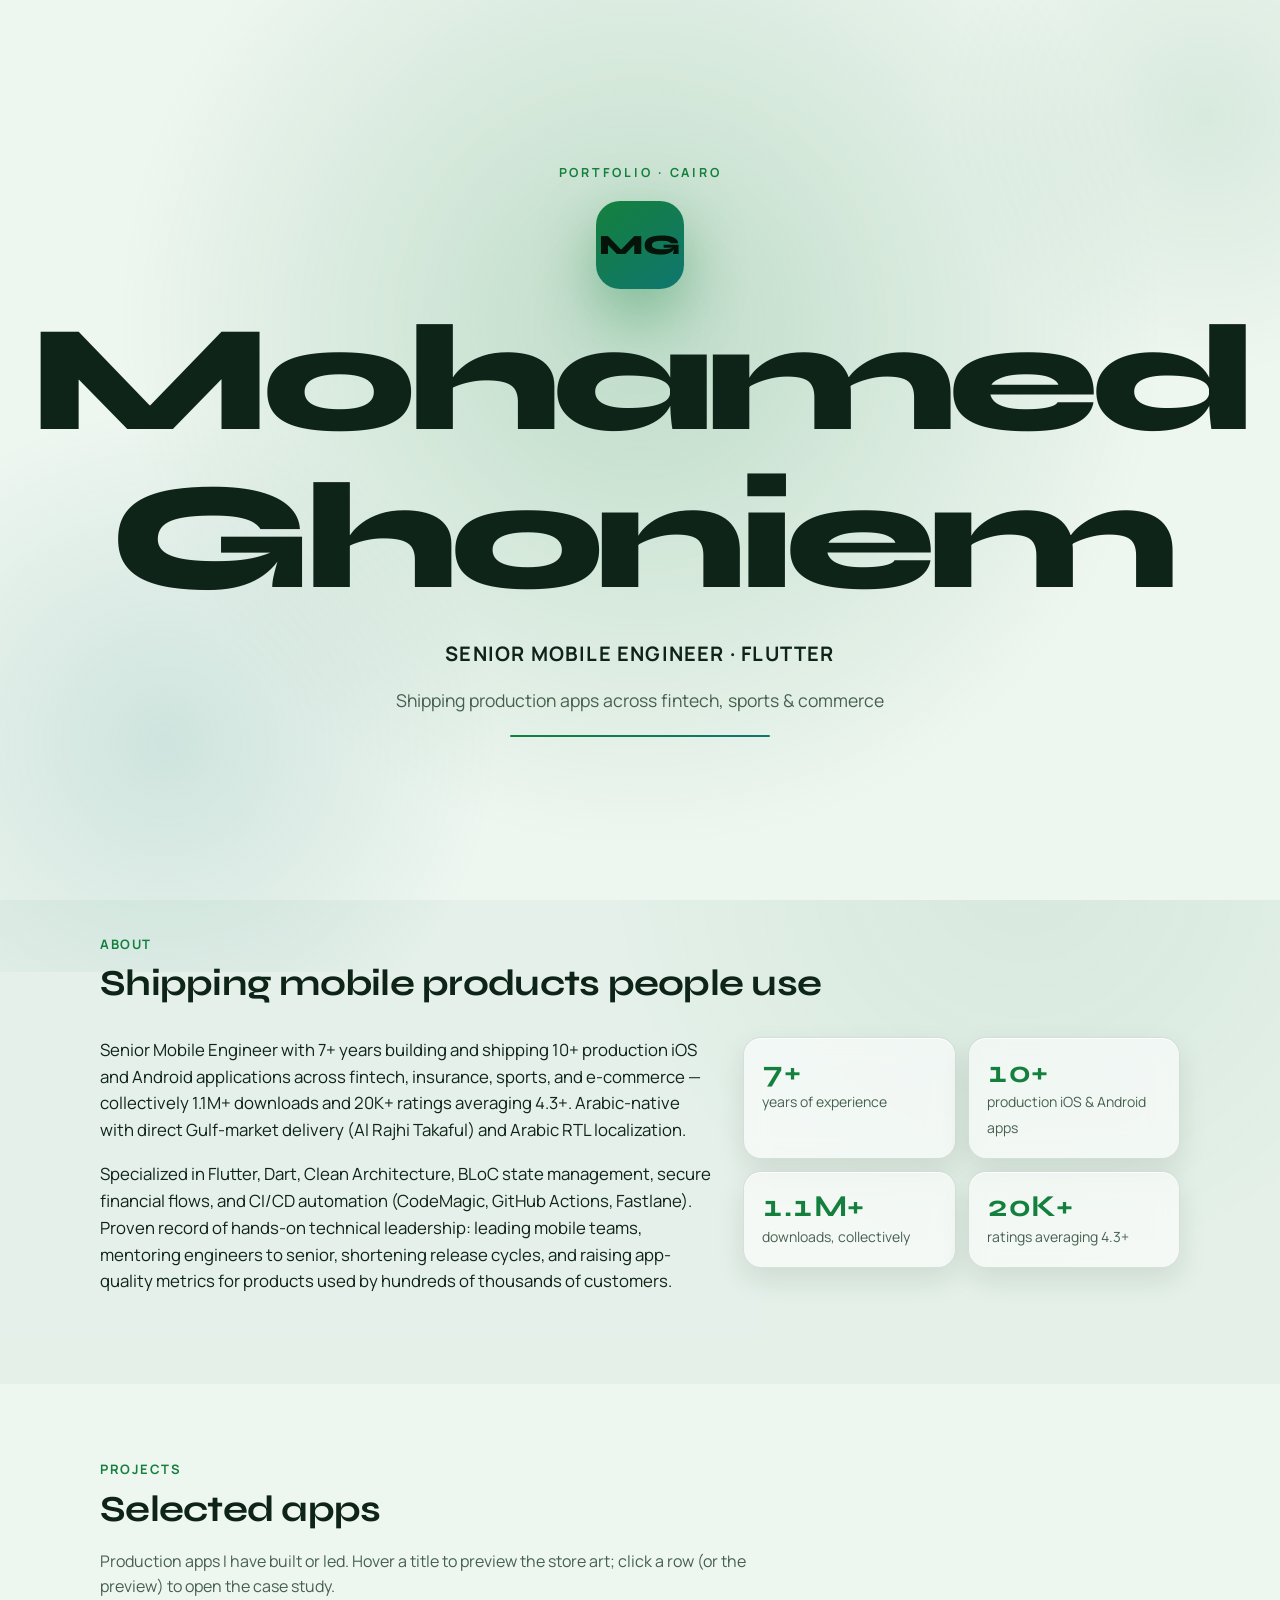
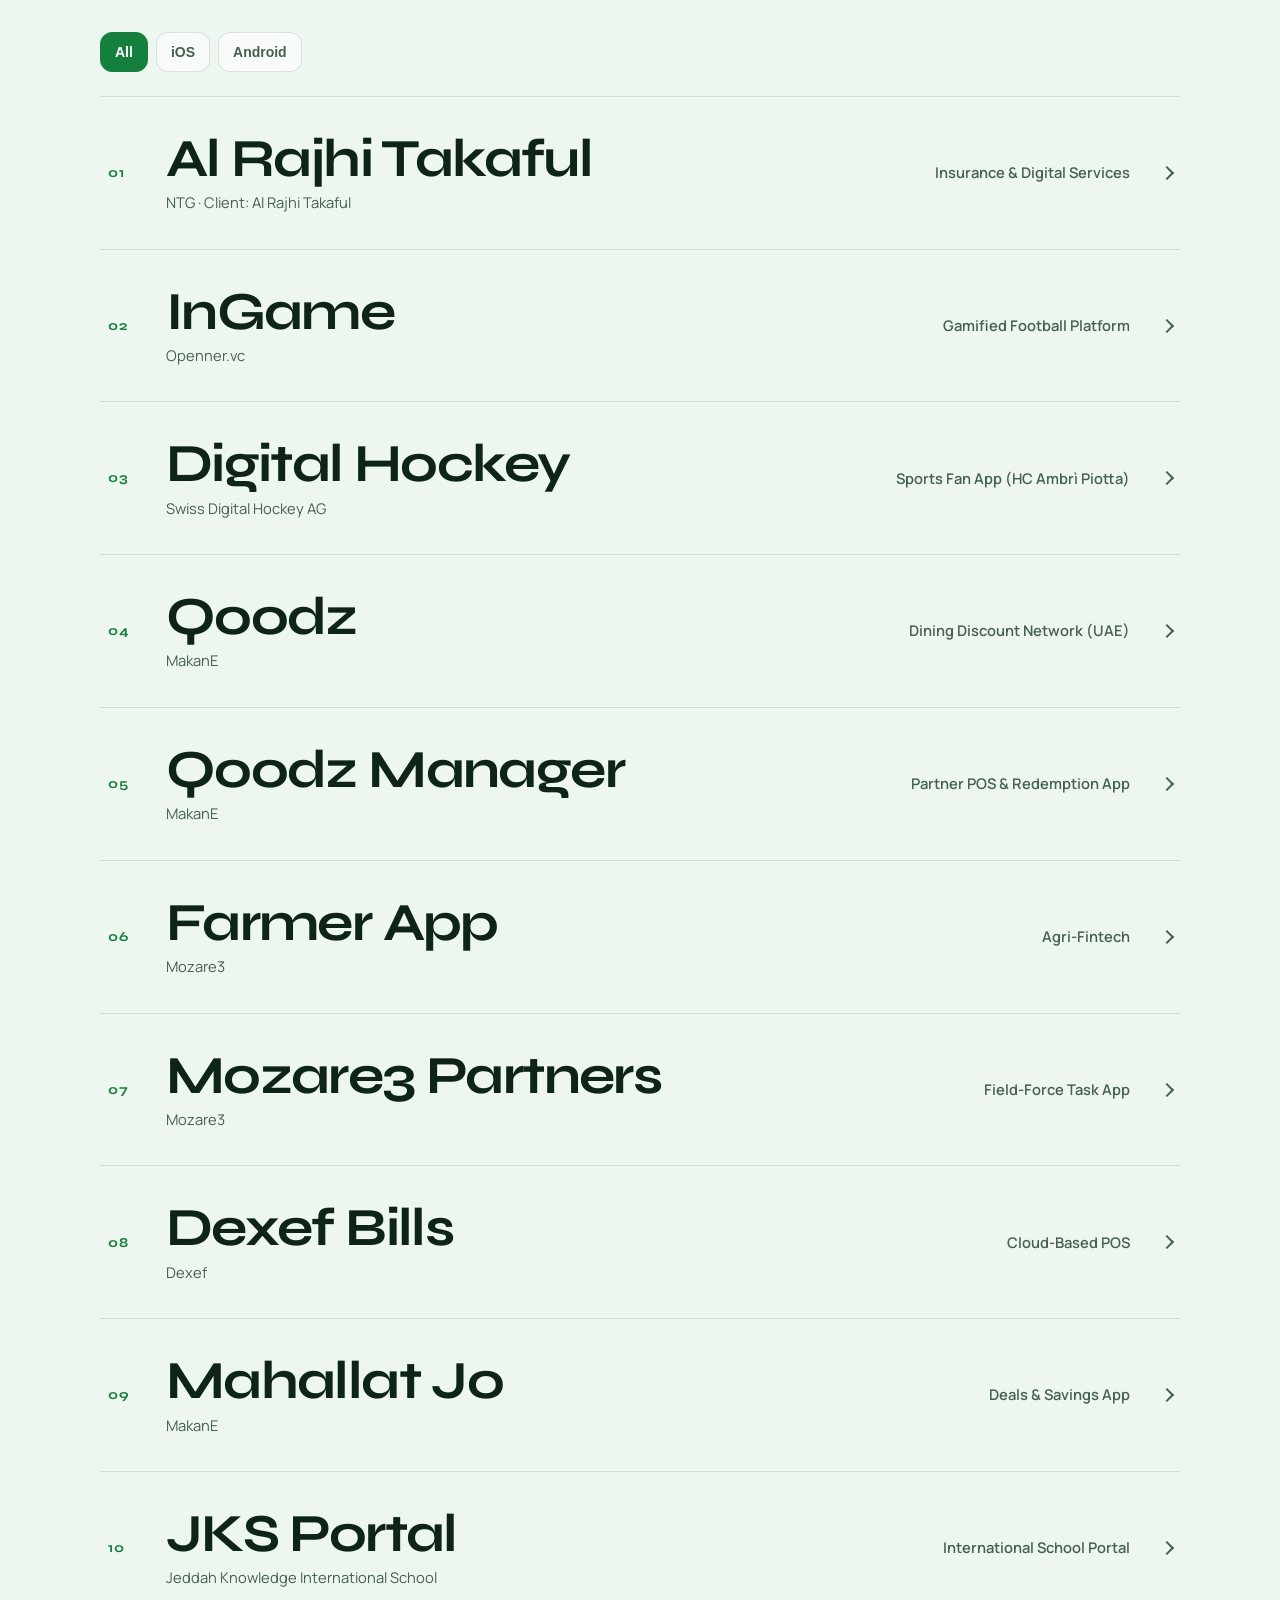
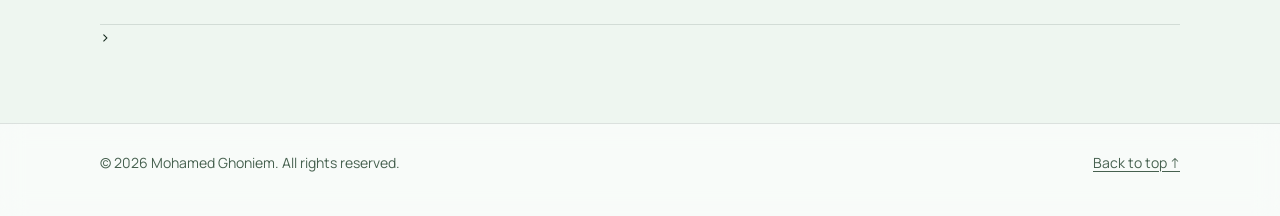
==== commit e21baffa: "Fix case hero sticky by clearing overflow Remove overflow-x:clip from .case / stage pin so position:" ====
--- a/index.html
+++ b/index.html
@@ -32,7 +32,7 @@
 <link rel="preconnect" href="https://fonts.gstatic.com" crossorigin>
 <link href="https://fonts.googleapis.com/css2?family=Manrope:wght@400;500;600;700;800&family=Syne:wght@600;700;800&display=swap" rel="stylesheet">
 <script>(function(){var r=document.documentElement;r.classList.add('js');r.classList.remove('no-js');try{var t=localStorage.getItem('theme');if(!t)t=matchMedia('(prefers-color-scheme: light)').matches?'light':'dark';r.setAttribute('data-theme',t);}catch(e){}try{var rm=matchMedia('(prefers-reduced-motion: reduce)').matches;var skip=/(?:^|[?&])reveal=all(?:&|$)/.test(location.search);if(!rm&&!skip)r.classList.add('intro-pending');else r.classList.add('intro-done');}catch(e){r.classList.add('intro-done');}})();</script>
-<link rel="stylesheet" href="assets/css/style.css?v=8">
+<link rel="stylesheet" href="assets/css/style.css?v=10">
 <script type="application/ld+json">{"@context": "https://schema.org", "@type": "Person", "name": "Mohamed Ghoniem", "jobTitle": "Senior Mobile Engineer (Flutter)", "url": "https://ghon4.github.io/", "email": "mailto:mohamed.maher.ghoniem@gmail.com", "telephone": "+201159480900", "address": {"@type": "PostalAddress", "addressLocality": "Cairo", "addressCountry": "EG"}, "alumniOf": {"@type": "CollegeOrUniversity", "name": "Menoufia University"}, "knowsLanguage": ["Arabic", "English"], "knowsAbout": ["Flutter", "Dart", "iOS", "Android", "BLoC", "Riverpod", "Clean Architecture", "CI/CD", "Mobile app development"], "sameAs": ["https://www.linkedin.com/in/mohamed-ghoniem/", "https://github.com/Ghon4"], "worksFor": {"@type": "Organization", "name": "NTG"}}</script>
 </head>
 <body>
@@ -285,6 +285,6 @@
     <p><a href="#top">Back to top ↑</a></p>
   </div>
 </footer>
-<script src="assets/js/main.js?v=8" defer></script>
+<script src="assets/js/main.js?v=10" defer></script>
 </body>
 </html>
--- a/assets/css/style.css
+++ b/assets/css/style.css
@@ -1044,16 +1044,13 @@
 /* Cross-document view transitions (supporting browsers) */
 @view-transition{navigation:auto}
 
-/* Case study pages */
-.case-page .site-header{position:sticky}
+/* Case study pages — Dennis picture-beside-title + Motionsites sticky/mask/parallax */
+.case-page .site-header{position:sticky;z-index:40}
+/* Do not set overflow on .case — any non-visible overflow makes sticky pins stick to a non-scrolling ancestor */
 .case{padding-bottom:0}
-.case-hero{padding:108px 0 12px}
 .case-crumb{margin:0 0 18px;font-size:.9rem;color:var(--muted)}
 .case-crumb a{color:var(--muted);text-decoration:none}
 .case-crumb a:hover{color:var(--accent)}
-.case-hero-grid{
-  display:grid;gap:28px;align-items:end;
-}
 .case-index{
   font-family:var(--font-display);font-weight:700;letter-spacing:.12em;
   color:var(--accent);font-size:.9rem;margin:0 0 10px;
@@ -1065,41 +1062,159 @@
 .case-company{margin:0 0 6px;color:var(--muted);font-size:1.05rem}
 .case-role{margin:0;color:var(--text);font-weight:600;max-width:34rem}
 .case-metrics{margin:22px 0 0}
-.case-shot{
-  margin:0;border-radius:24px;overflow:hidden;background:var(--surface-2);
-  border:1px solid var(--glass-edge);box-shadow:var(--clay);
-  max-width:280px;justify-self:center;width:100%;
-}
-.case-shot img{width:100%;height:auto;display:block;object-fit:cover;object-position:top center}
-.case-shot--empty{
-  aspect-ratio:9/16;display:grid;place-items:center;
+
+/* Sticky title + designed media (picture beside title) — Motionsites mask/settle + Dennis sticky */
+.case-stage{
+  position:relative;min-height:190vh;
+}
+.case-stage-pin{
+  position:sticky;top:0;min-height:100vh;min-height:100dvh;
+  display:grid;align-items:center;gap:28px;
+  padding:108px clamp(16px,4vw,48px) 48px;
+  max-width:1200px;margin:0 auto;
+  --stage-p:0;
+  --stage-enter:0;
+  --mx:0;--my:0;
+}
+.case-stage-copy{
+  max-width:34rem;
+  transform:translate3d(0,calc(var(--stage-p) * -18px),0);
+  will-change:transform;
+}
+.case-stage-visual{
+  justify-self:center;width:min(100%,360px);
+  /* enter: mask + blur-rise; scroll: scale settle + parallax drift */
+  clip-path:inset(46% 8% 12% 8% round 28px);
+  filter:blur(14px);
+  opacity:.25;
+  transform:translate3d(calc(var(--mx) * 18px),calc(var(--my) * 10px + 40px + var(--stage-p) * 36px),0) scale(.88);
+  transform-origin:center center;
+  will-change:transform,clip-path,filter,opacity;
+  transition:clip-path 1.2s cubic-bezier(.16,1,.3,1),filter 1.2s cubic-bezier(.16,1,.3,1),opacity 1.2s cubic-bezier(.16,1,.3,1),transform 1.2s cubic-bezier(.16,1,.3,1);
+}
+.case-stage.is-ready .case-stage-visual{
+  clip-path:inset(0 0 0 0 round 28px);
+  filter:blur(0);
+  opacity:1;
+  transform:translate3d(calc(var(--mx) * 18px),calc(var(--my) * 10px + var(--stage-p) * 36px),0) scale(calc(1.08 - var(--stage-p) * .12));
+  transition-delay:90ms;
+}
+.case-stage.is-scrolling .case-stage-visual{transition:none}
+.case-media{
+  position:relative;isolation:isolate;
+  --scene-color:#0a2a1c;
+}
+.case-media-glow{
+  position:absolute;inset:-22% -16%;z-index:0;border-radius:40%;
   background:
-    radial-gradient(120% 80% at 50% 0%,color-mix(in srgb,var(--accent) 18%,transparent),transparent 55%),
-    var(--surface-2);
-}
-.case-gallery{
-  padding:12px 0 8px;max-width:100%;
-}
-.case-gallery .case-h2{padding:0 clamp(16px,4vw,48px) 16px;margin:0}
-.case-gallery-track{
-  display:flex;gap:16px;overflow-x:auto;padding:4px clamp(16px,4vw,48px) 24px;
-  scroll-snap-type:x mandatory;-webkit-overflow-scrolling:touch;
-}
-.case-gallery-item{
-  flex:0 0 auto;margin:0;width:min(240px,62vw);scroll-snap-align:start;
-  border-radius:22px;overflow:hidden;background:var(--surface-2);
-  border:1px solid var(--glass-edge);box-shadow:var(--clay);
-  transform:translateY(28px);opacity:0;
-  transition:transform .8s var(--ease),opacity .8s var(--ease);
-}
-.case-gallery.in .case-gallery-item{transform:none;opacity:1}
-.case-gallery.in .case-gallery-item:nth-child(2){transition-delay:70ms}
-.case-gallery.in .case-gallery-item:nth-child(3){transition-delay:140ms}
-.case-gallery.in .case-gallery-item:nth-child(4){transition-delay:210ms}
-.case-gallery.in .case-gallery-item:nth-child(5){transition-delay:280ms}
-.case-gallery-item img{width:100%;height:auto;display:block;aspect-ratio:9/16;object-fit:cover;object-position:top center}
+    radial-gradient(circle at 50% 40%,color-mix(in srgb,var(--accent) 30%,transparent),transparent 62%),
+    radial-gradient(circle at 70% 80%,color-mix(in srgb,var(--scene-color) 80%,transparent),transparent 55%);
+  filter:blur(10px);opacity:.95;pointer-events:none;
+  transform:scale(calc(1.08 - var(--stage-p,0) * .06));
+}
+.case-media-frame{
+  position:relative;z-index:1;border-radius:28px;overflow:hidden;
+  background:linear-gradient(160deg,color-mix(in srgb,var(--scene-color) 88%,#000),var(--scene-color));
+  border:1px solid color-mix(in srgb,var(--accent) 22%,var(--glass-edge));
+  box-shadow:0 30px 70px rgba(0,0,0,.45), inset 0 1px 0 rgba(255,255,255,.08);
+  aspect-ratio:9/16;padding:18px 18px 22px;
+}
+.case-media-frame img{
+  width:100%;height:100%;object-fit:cover;object-position:top center;display:block;
+  border-radius:18px;
+  transform:scale(calc(1.16 - var(--stage-p,0) * .1));transform-origin:center top;
+  will-change:transform;
+}
+.case-media-frame--empty{display:grid;place-items:center;aspect-ratio:9/16}
+
+/* Sticky masked scenes per store frame */
+.case-scene{
+  position:relative;min-height:140vh;
+}
+.case-scene-pin{
+  position:sticky;top:0;min-height:100vh;min-height:100dvh;
+  display:grid;place-items:center;padding:88px 20px 40px;
+  --scene-p:0;
+}
+.case-scene-meta{
+  position:absolute;top:96px;left:clamp(16px,5vw,64px);
+  display:flex;flex-direction:column;gap:6px;z-index:2;
+}
+.case-scene-index{
+  font-family:var(--font-display);font-weight:800;font-size:clamp(2rem,5vw,3.5rem);
+  letter-spacing:-.04em;color:color-mix(in srgb,var(--text) 55%,var(--accent));
+}
+.case-scene-label{
+  font-size:.72rem;font-weight:700;letter-spacing:.18em;text-transform:uppercase;color:var(--muted);
+}
+.case-scene-mask{
+  width:min(320px,78vw);
+  clip-path:inset(calc((1 - var(--scene-p)) * 42%) 0 calc((1 - var(--scene-p)) * 18%) 0 round 28px);
+  transform:translate3d(0,calc((1 - var(--scene-p)) * 48px),0) scale(calc(.92 + var(--scene-p) * .08));
+  opacity:calc(.35 + var(--scene-p) * .65);
+  will-change:transform,clip-path,opacity;
+  filter:blur(calc((1 - var(--scene-p)) * 8px));
+}
+.case-scene .case-media-frame img{
+  transform:scale(calc(1.14 - var(--scene-p) * .1));
+}
+
+/* Dual opposing horizontal sliders (Dennis / Motionsites scroll craft) */
+.case-sliders{
+  position:relative;padding:48px 0 72px;overflow-x:clip;
+  --slide-p:0;
+}
+.case-slider{overflow:hidden;margin:14px 0}
+.case-slider-track{
+  display:flex;gap:18px;width:max-content;will-change:transform;
+  padding-inline:clamp(16px,4vw,48px);
+}
+.case-slider[data-dir="1"] .case-slider-track{
+  transform:translate3d(calc(var(--slide-p) * -12vw),0,0);
+}
+.case-slider[data-dir="-1"] .case-slider-track{
+  transform:translate3d(calc(var(--slide-p) * 12vw - 8vw),0,0);
+}
+.case-slide{
+  margin:0;flex:0 0 auto;width:min(220px,58vw);
+  border-radius:22px;overflow:hidden;
+  background:linear-gradient(160deg,color-mix(in srgb,var(--scene-color,#0a2a1c) 80%,#000),var(--scene-color,#0a2a1c));
+  border:1px solid color-mix(in srgb,var(--accent) 18%,var(--glass-edge));
+  box-shadow:var(--clay);
+  padding:14px;
+}
+.case-slide-frame{
+  border-radius:14px;overflow:hidden;aspect-ratio:9/16;background:#04140a;
+}
+.case-slide img{width:100%;height:100%;object-fit:cover;object-position:top center;display:block}
+
 .case-body{
   display:grid;gap:36px;padding:40px 0 72px;
+}
+@media (min-width:900px){
+  .case-stage-pin{
+    grid-template-columns:1.05fr .95fr;gap:48px;align-items:center;
+  }
+  .case-stage-visual{justify-self:end;width:min(100%,380px)}
+  .case-scene-pin{grid-template-columns:1fr; }
+  .case-slide{width:min(240px,22vw)}
+}
+@media (max-width:899px){
+  .case-stage{min-height:auto}
+  .case-stage-pin{position:relative;min-height:auto;padding-top:96px;--mx:0!important;--my:0!important}
+  .case-stage-copy{transform:none}
+  .case-stage-visual{width:min(260px,78vw)}
+  .case-stage.is-ready .case-stage-visual{
+    transform:translate3d(0,0,0) scale(1);
+  }
+  .case-scene{min-height:auto}
+  .case-scene-pin{position:relative;min-height:auto;padding:48px 16px}
+  .case-scene-mask{
+    width:min(260px,78vw);
+    /* one-shot reveal when in view via --scene-p still works without sticky */
+  }
+  .case-scene-meta{position:static;margin-bottom:12px}
+  .case-sliders{padding:24px 0 40px}
 }
 .case-intro,.case-contribs{display:flex;flex-direction:column;gap:14px}
 .case-h2{
@@ -1152,16 +1267,17 @@
 }
 .case-next-link:hover .case-next-arrow{transform:rotate(-45deg) translate(6px,-6px)}
 @media (min-width:900px){
-  .case-hero-grid{grid-template-columns:1.15fr .85fr;align-items:center;gap:48px}
-  .case-shot{max-width:320px;justify-self:end}
   .case-body{grid-template-columns:1.05fr .95fr;gap:48px;align-items:start}
-  .case-gallery-item{width:min(260px,28vw)}
 }
 @media (max-width:640px){
   .case-next-link{grid-template-columns:1fr auto;gap:16px}
   .case-next-meta{grid-column:1 / -1;flex-direction:row;justify-content:space-between;align-items:center}
 }
 @media (prefers-reduced-motion:reduce){
-  .case-gallery-item,.case-next-link{transform:none!important;opacity:1!important;transition:none!important}
+  .case-stage,.case-scene{min-height:auto}
+  .case-stage-pin,.case-scene-pin{position:relative;min-height:auto}
+  .case-stage-visual,.case-scene-mask{transform:none!important;filter:none!important;opacity:1!important;clip-path:none!important}
+  .case-slider-track{transform:none!important}
+  .case-next-link{transform:none!important;opacity:1!important;transition:none!important}
   .case-next::before{display:none}
 }
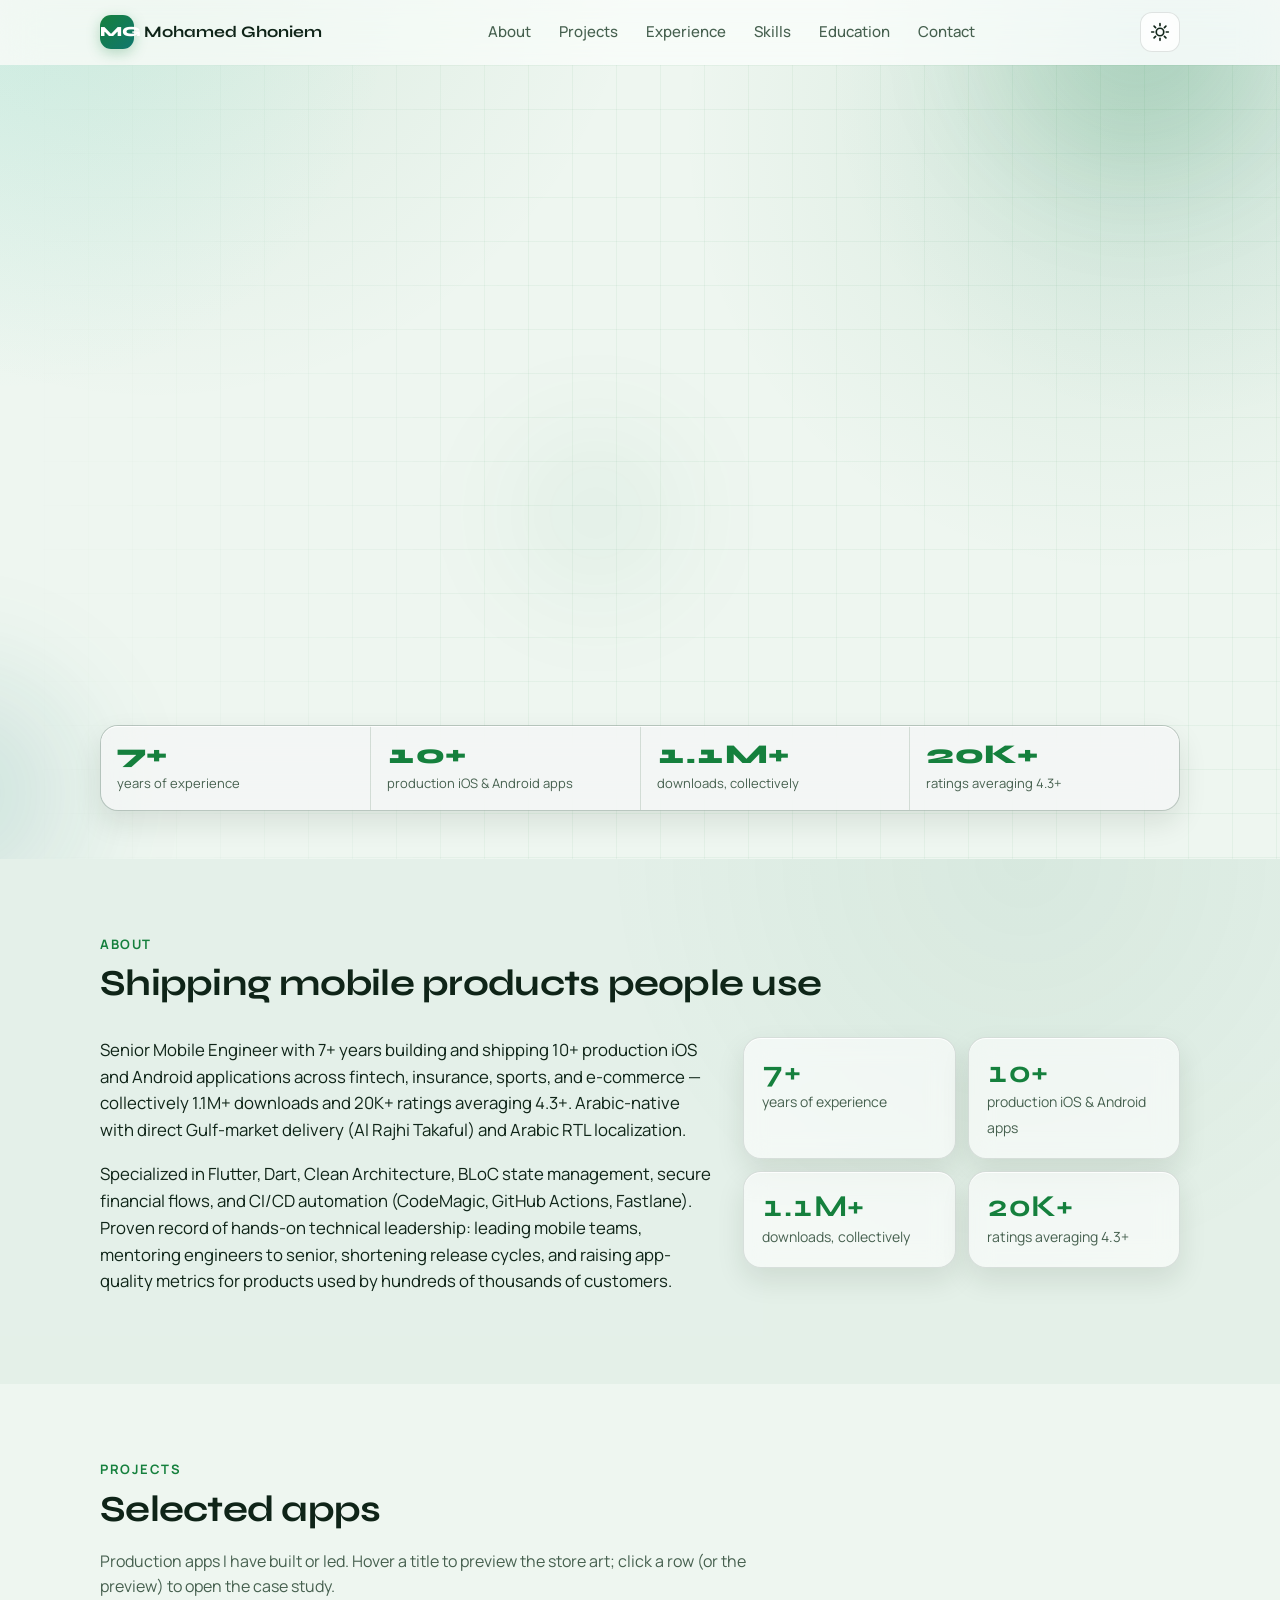
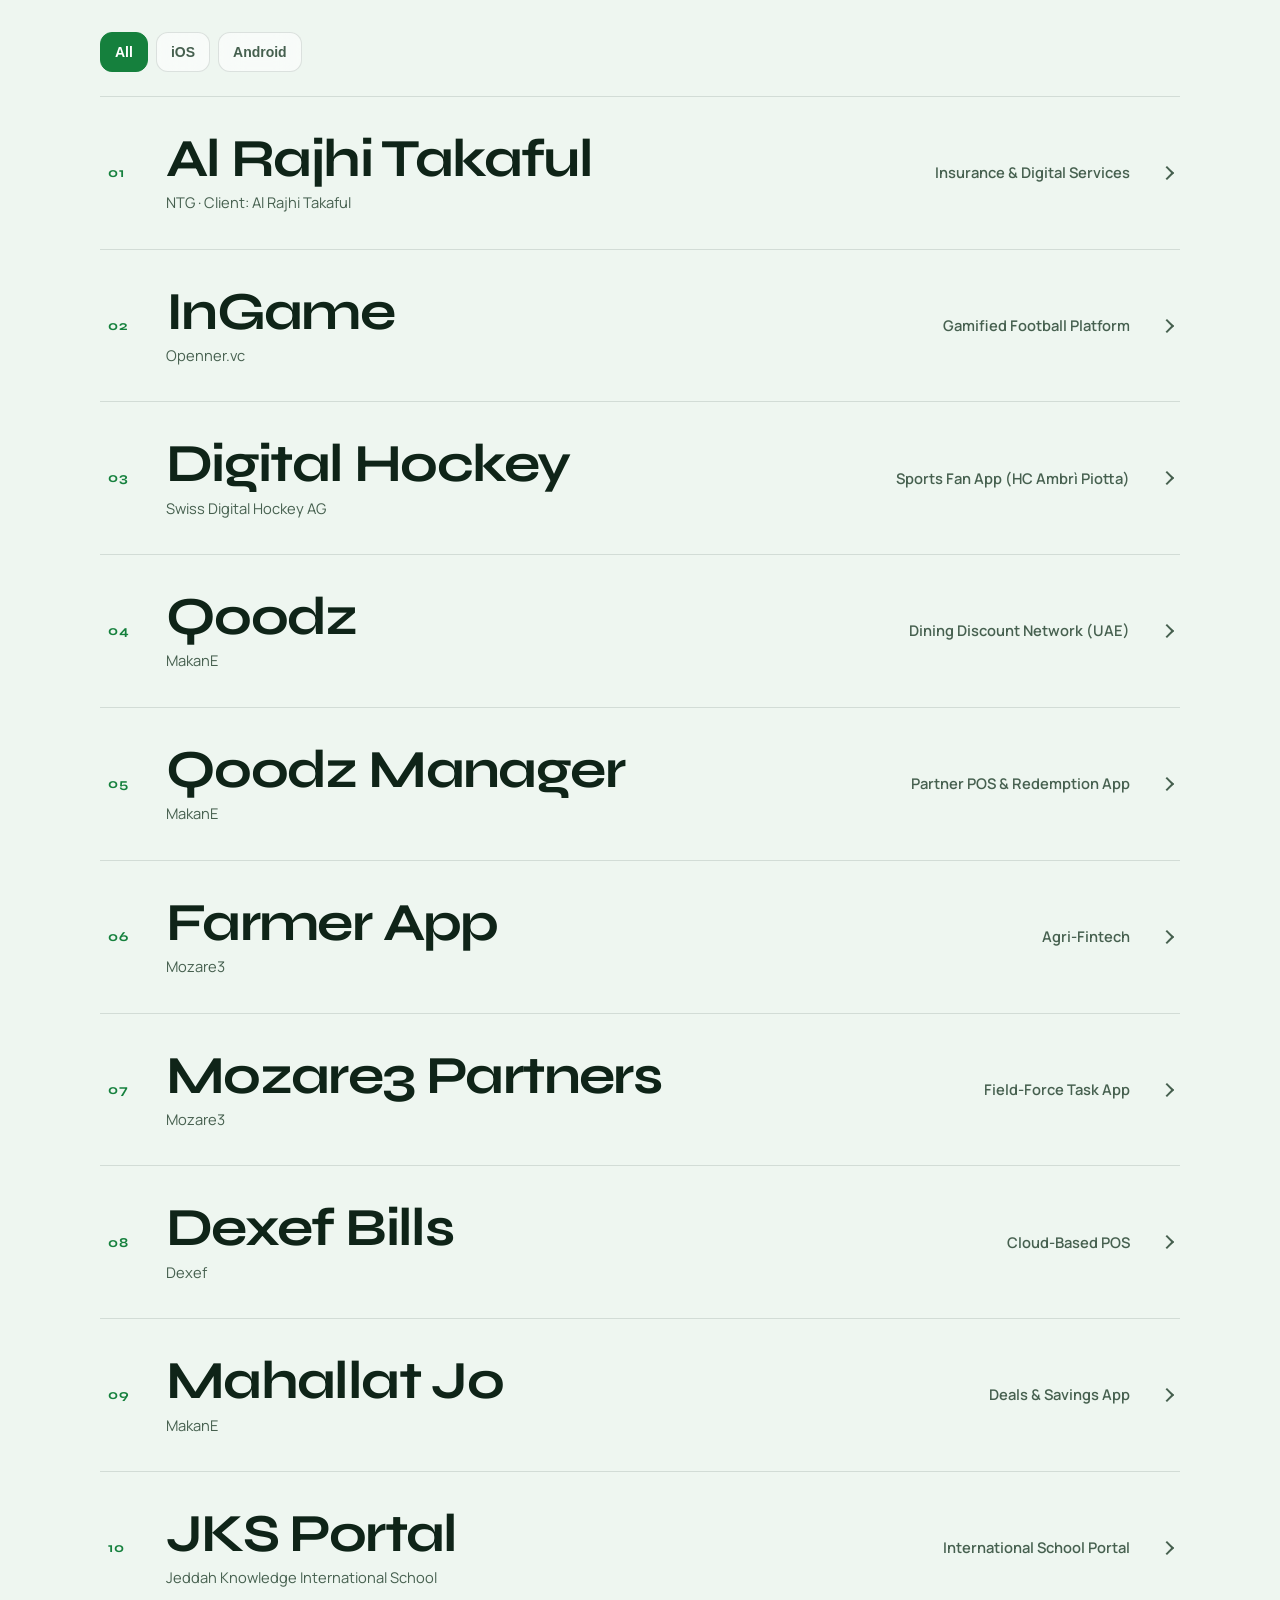
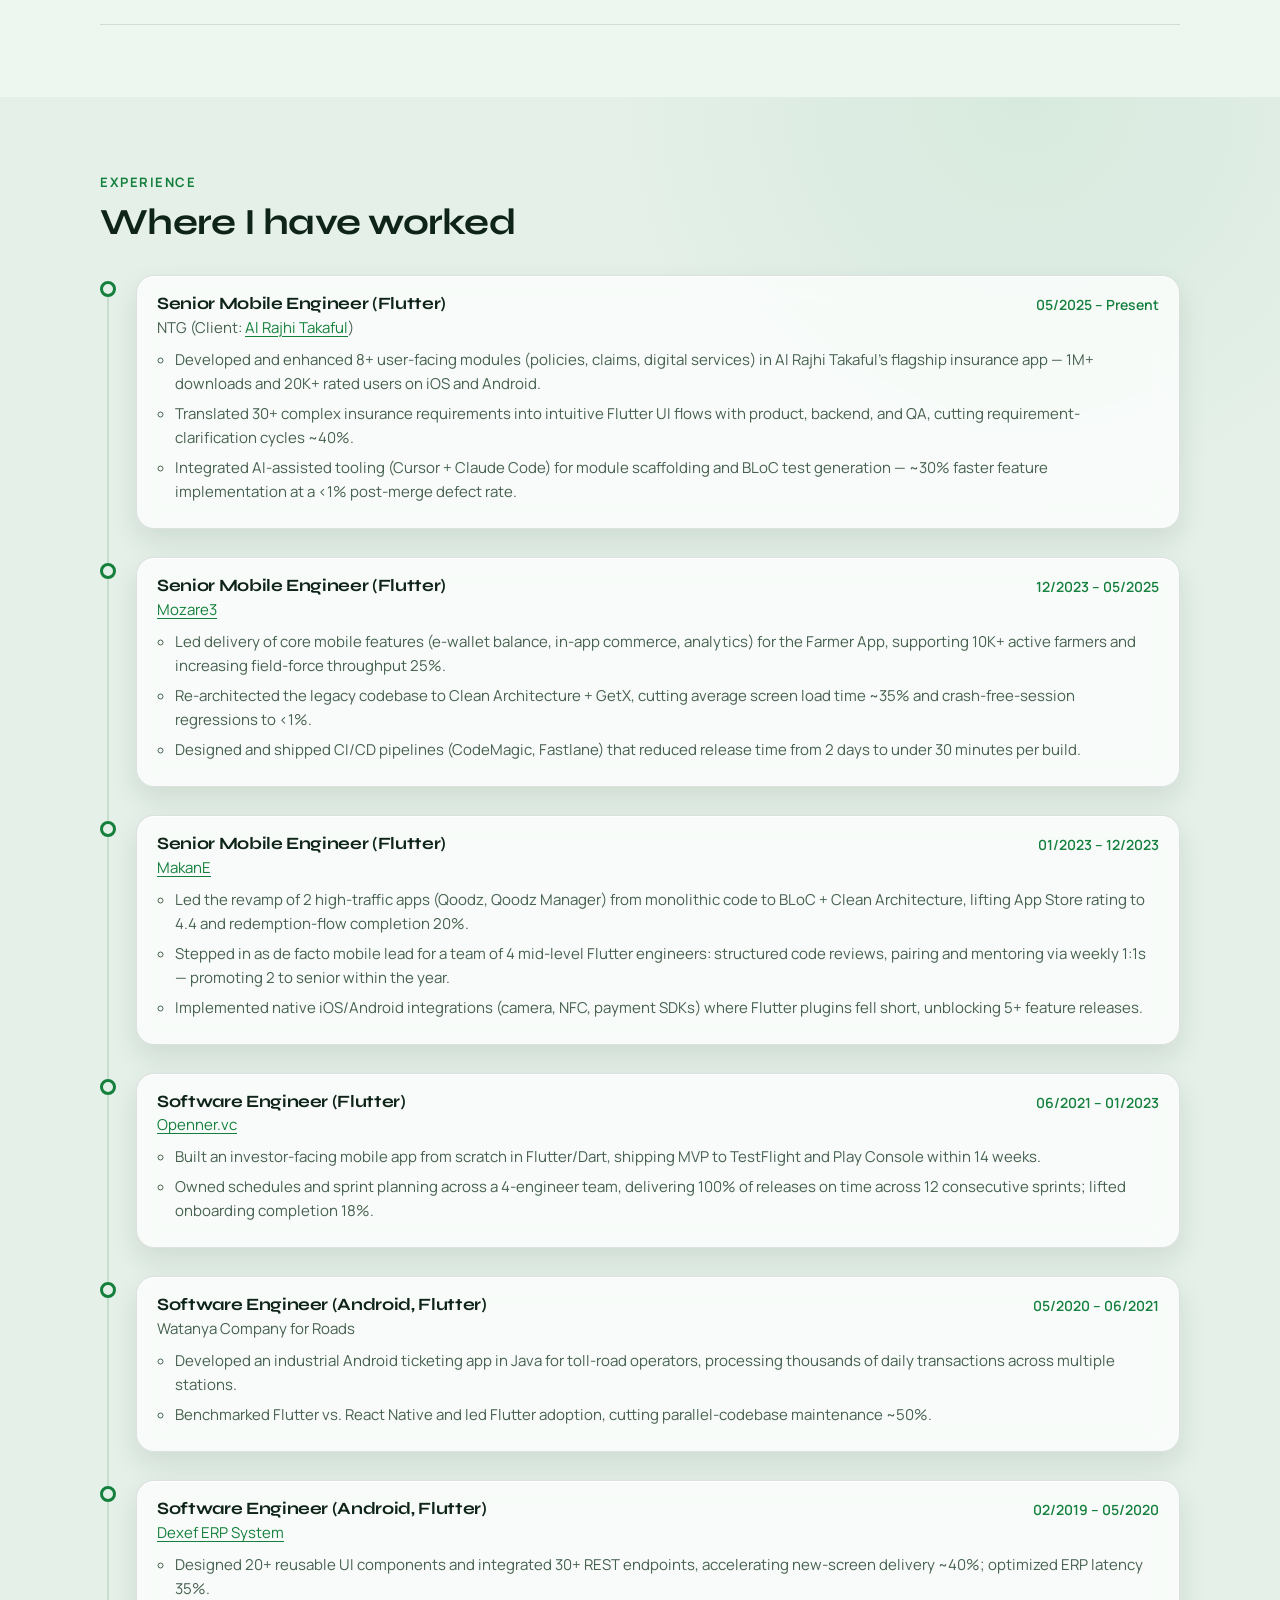
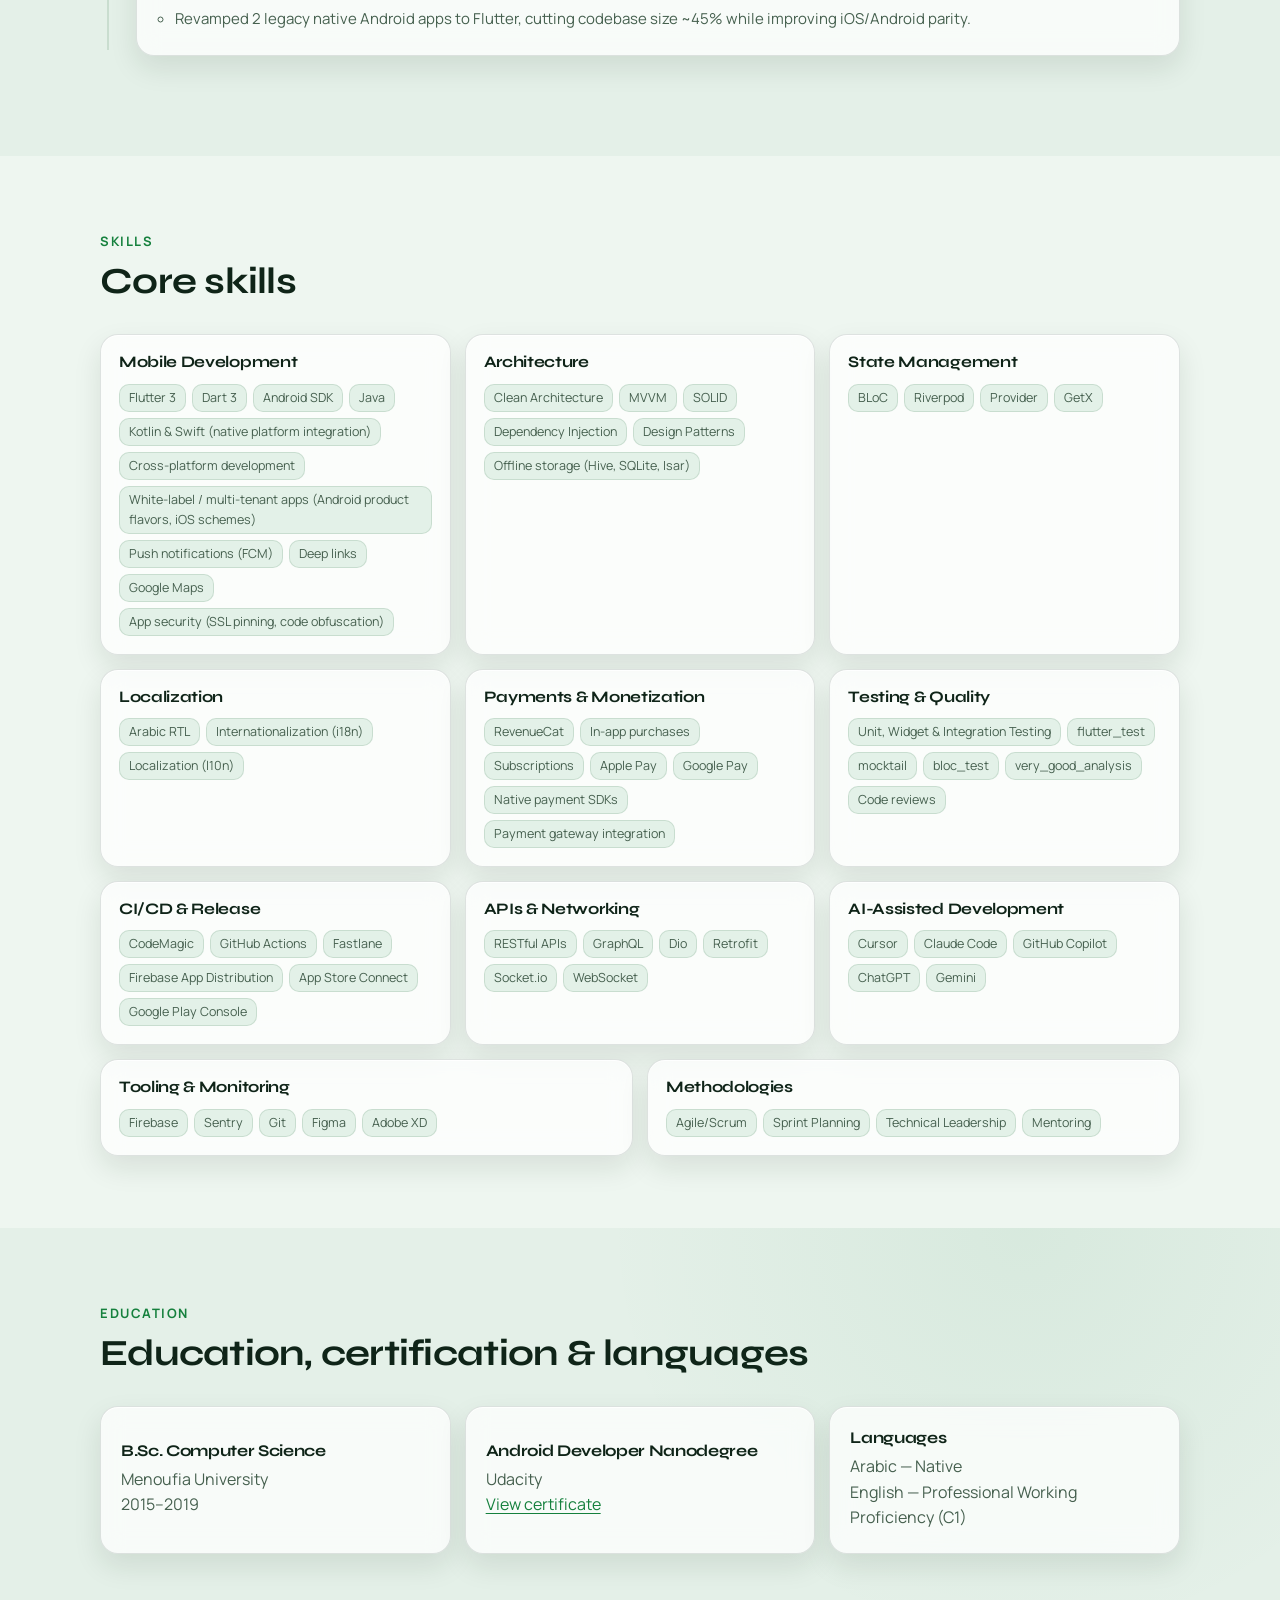
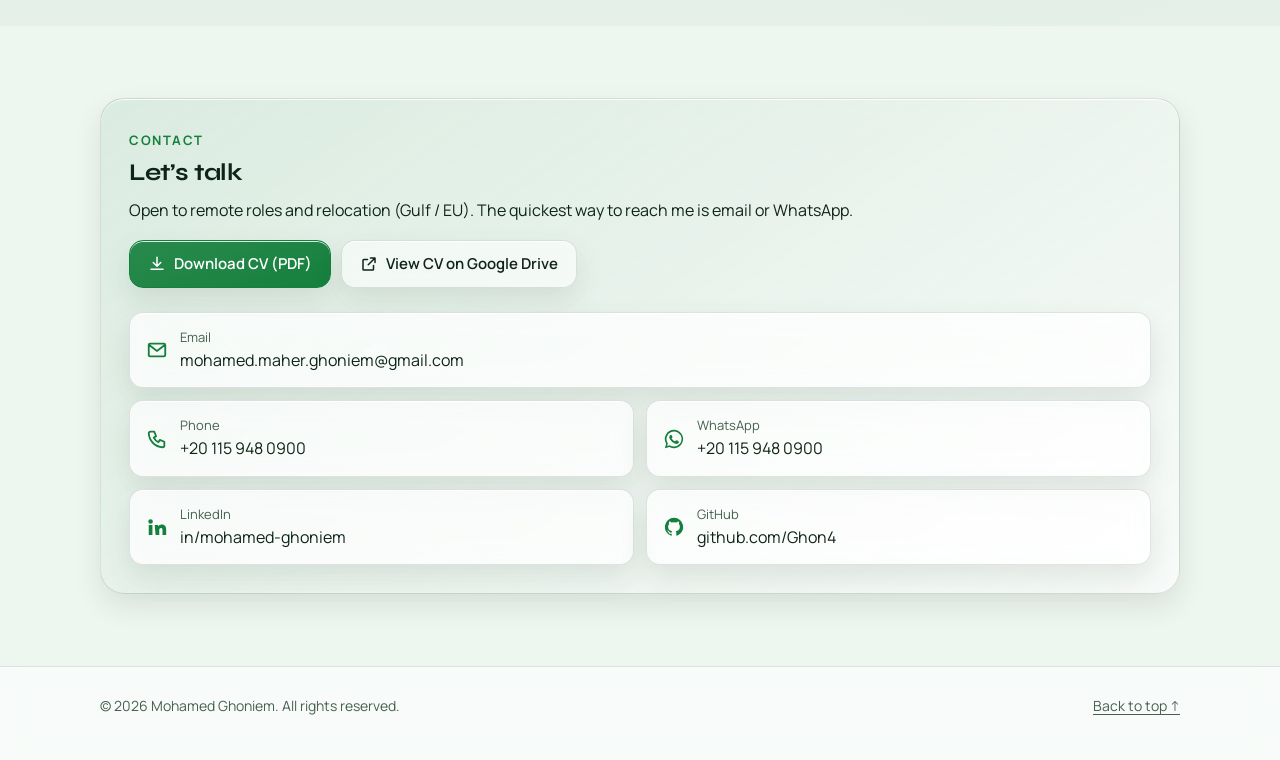
==== commit 17493b27: "Restore post-projects sections and reset work hover float Experience, Skills, Education, and Contact" ====
--- a/index.html
+++ b/index.html
@@ -32,7 +32,7 @@
 <link rel="preconnect" href="https://fonts.gstatic.com" crossorigin>
 <link href="https://fonts.googleapis.com/css2?family=Manrope:wght@400;500;600;700;800&family=Syne:wght@600;700;800&display=swap" rel="stylesheet">
 <script>(function(){var r=document.documentElement;r.classList.add('js');r.classList.remove('no-js');try{var t=localStorage.getItem('theme');if(!t)t=matchMedia('(prefers-color-scheme: light)').matches?'light':'dark';r.setAttribute('data-theme',t);}catch(e){}try{var rm=matchMedia('(prefers-reduced-motion: reduce)').matches;var skip=/(?:^|[?&])reveal=all(?:&|$)/.test(location.search);if(!rm&&!skip)r.classList.add('intro-pending');else r.classList.add('intro-done');}catch(e){r.classList.add('intro-done');}})();</script>
-<link rel="stylesheet" href="assets/css/style.css?v=10">
+<link rel="stylesheet" href="assets/css/style.css?v=12">
 <script type="application/ld+json">{"@context": "https://schema.org", "@type": "Person", "name": "Mohamed Ghoniem", "jobTitle": "Senior Mobile Engineer (Flutter)", "url": "https://ghon4.github.io/", "email": "mailto:mohamed.maher.ghoniem@gmail.com", "telephone": "+201159480900", "address": {"@type": "PostalAddress", "addressLocality": "Cairo", "addressCountry": "EG"}, "alumniOf": {"@type": "CollegeOrUniversity", "name": "Menoufia University"}, "knowsLanguage": ["Arabic", "English"], "knowsAbout": ["Flutter", "Dart", "iOS", "Android", "BLoC", "Riverpod", "Clean Architecture", "CI/CD", "Mobile app development"], "sameAs": ["https://www.linkedin.com/in/mohamed-ghoniem/", "https://github.com/Ghon4"], "worksFor": {"@type": "Organization", "name": "NTG"}}</script>
 </head>
 <body>
@@ -273,7 +273,96 @@
   </a>
 </li>
 
-      </ul>>
+      </ul>
+    </div>
+  </div>
+</section>
+
+<section id="experience" class="alt" aria-labelledby="exp-title">
+  <div class="container">
+    <div class="section-head reveal"><span class="eyebrow">Experience</span><h2 id="exp-title">Where I have worked</h2></div>
+    <ol class="timeline">
+<li class="tl-item reveal"><article class="tl-card">
+  <div class="tl-top"><div><h3>Senior Mobile Engineer (Flutter)</h3><p class="tl-company">NTG (Client: <a href="https://www.alrajhitakaful.com/en" target="_blank" rel="noopener">Al Rajhi Takaful</a>)</p></div>
+  <p class="tl-date"><time datetime="2025-05">05/2025 – Present</time></p></div>
+  <ul><li>Developed and enhanced 8+ user-facing modules (policies, claims, digital services) in Al Rajhi Takaful&#x27;s flagship insurance app — 1M+ downloads and 20K+ rated users on iOS and Android.</li><li>Translated 30+ complex insurance requirements into intuitive Flutter UI flows with product, backend, and QA, cutting requirement-clarification cycles ~40%.</li><li>Integrated AI-assisted tooling (Cursor + Claude Code) for module scaffolding and BLoC test generation — ~30% faster feature implementation at a &lt;1% post-merge defect rate.</li></ul>
+</article></li>
+<li class="tl-item reveal"><article class="tl-card">
+  <div class="tl-top"><div><h3>Senior Mobile Engineer (Flutter)</h3><p class="tl-company"><a href="https://mozare3.net/" target="_blank" rel="noopener">Mozare3</a></p></div>
+  <p class="tl-date"><time datetime="2023-12">12/2023 – 05/2025</time></p></div>
+  <ul><li>Led delivery of core mobile features (e-wallet balance, in-app commerce, analytics) for the Farmer App, supporting 10K+ active farmers and increasing field-force throughput 25%.</li><li>Re-architected the legacy codebase to Clean Architecture + GetX, cutting average screen load time ~35% and crash-free-session regressions to &lt;1%.</li><li>Designed and shipped CI/CD pipelines (CodeMagic, Fastlane) that reduced release time from 2 days to under 30 minutes per build.</li></ul>
+</article></li>
+<li class="tl-item reveal"><article class="tl-card">
+  <div class="tl-top"><div><h3>Senior Mobile Engineer (Flutter)</h3><p class="tl-company"><a href="https://makane.com/en" target="_blank" rel="noopener">MakanE</a></p></div>
+  <p class="tl-date"><time datetime="2023-01">01/2023 – 12/2023</time></p></div>
+  <ul><li>Led the revamp of 2 high-traffic apps (Qoodz, Qoodz Manager) from monolithic code to BLoC + Clean Architecture, lifting App Store rating to 4.4 and redemption-flow completion 20%.</li><li>Stepped in as de facto mobile lead for a team of 4 mid-level Flutter engineers: structured code reviews, pairing and mentoring via weekly 1:1s — promoting 2 to senior within the year.</li><li>Implemented native iOS/Android integrations (camera, NFC, payment SDKs) where Flutter plugins fell short, unblocking 5+ feature releases.</li></ul>
+</article></li>
+<li class="tl-item reveal"><article class="tl-card">
+  <div class="tl-top"><div><h3>Software Engineer (Flutter)</h3><p class="tl-company"><a href="https://openner.vc/" target="_blank" rel="noopener">Openner.vc</a></p></div>
+  <p class="tl-date"><time datetime="2021-06">06/2021 – 01/2023</time></p></div>
+  <ul><li>Built an investor-facing mobile app from scratch in Flutter/Dart, shipping MVP to TestFlight and Play Console within 14 weeks.</li><li>Owned schedules and sprint planning across a 4-engineer team, delivering 100% of releases on time across 12 consecutive sprints; lifted onboarding completion 18%.</li></ul>
+</article></li>
+<li class="tl-item reveal"><article class="tl-card">
+  <div class="tl-top"><div><h3>Software Engineer (Android, Flutter)</h3><p class="tl-company">Watanya Company for Roads</p></div>
+  <p class="tl-date"><time datetime="2020-05">05/2020 – 06/2021</time></p></div>
+  <ul><li>Developed an industrial Android ticketing app in Java for toll-road operators, processing thousands of daily transactions across multiple stations.</li><li>Benchmarked Flutter vs. React Native and led Flutter adoption, cutting parallel-codebase maintenance ~50%.</li></ul>
+</article></li>
+<li class="tl-item reveal"><article class="tl-card">
+  <div class="tl-top"><div><h3>Software Engineer (Android, Flutter)</h3><p class="tl-company"><a href="https://dexef.com/" target="_blank" rel="noopener">Dexef ERP System</a></p></div>
+  <p class="tl-date"><time datetime="2019-02">02/2019 – 05/2020</time></p></div>
+  <ul><li>Designed 20+ reusable UI components and integrated 30+ REST endpoints, accelerating new-screen delivery ~40%; optimized ERP latency 35%.</li><li>Revamped 2 legacy native Android apps to Flutter, cutting codebase size ~45% while improving iOS/Android parity.</li></ul>
+</article></li>
+    </ol>
+  </div>
+</section>
+
+<section id="skills" aria-labelledby="skills-title">
+  <div class="container">
+    <div class="section-head reveal"><span class="eyebrow">Skills</span><h2 id="skills-title">Core skills</h2></div>
+    <ul class="skills">
+<li class="skill-group reveal"><h3>Mobile Development</h3><ul class="tags"><li>Flutter 3</li><li>Dart 3</li><li>Android SDK</li><li>Java</li><li>Kotlin &amp; Swift (native platform integration)</li><li>Cross-platform development</li><li>White-label / multi-tenant apps (Android product flavors, iOS schemes)</li><li>Push notifications (FCM)</li><li>Deep links</li><li>Google Maps</li><li>App security (SSL pinning, code obfuscation)</li></ul></li>
+<li class="skill-group reveal"><h3>Architecture</h3><ul class="tags"><li>Clean Architecture</li><li>MVVM</li><li>SOLID</li><li>Dependency Injection</li><li>Design Patterns</li><li>Offline storage (Hive, SQLite, Isar)</li></ul></li>
+<li class="skill-group reveal"><h3>State Management</h3><ul class="tags"><li>BLoC</li><li>Riverpod</li><li>Provider</li><li>GetX</li></ul></li>
+<li class="skill-group reveal"><h3>Localization</h3><ul class="tags"><li>Arabic RTL</li><li>Internationalization (i18n)</li><li>Localization (l10n)</li></ul></li>
+<li class="skill-group reveal"><h3>Payments &amp; Monetization</h3><ul class="tags"><li>RevenueCat</li><li>In-app purchases</li><li>Subscriptions</li><li>Apple Pay</li><li>Google Pay</li><li>Native payment SDKs</li><li>Payment gateway integration</li></ul></li>
+<li class="skill-group reveal"><h3>Testing &amp; Quality</h3><ul class="tags"><li>Unit, Widget &amp; Integration Testing</li><li>flutter_test</li><li>mocktail</li><li>bloc_test</li><li>very_good_analysis</li><li>Code reviews</li></ul></li>
+<li class="skill-group reveal"><h3>CI/CD &amp; Release</h3><ul class="tags"><li>CodeMagic</li><li>GitHub Actions</li><li>Fastlane</li><li>Firebase App Distribution</li><li>App Store Connect</li><li>Google Play Console</li></ul></li>
+<li class="skill-group reveal"><h3>APIs &amp; Networking</h3><ul class="tags"><li>RESTful APIs</li><li>GraphQL</li><li>Dio</li><li>Retrofit</li><li>Socket.io</li><li>WebSocket</li></ul></li>
+<li class="skill-group reveal"><h3>AI-Assisted Development</h3><ul class="tags"><li>Cursor</li><li>Claude Code</li><li>GitHub Copilot</li><li>ChatGPT</li><li>Gemini</li></ul></li>
+<li class="skill-group reveal"><h3>Tooling &amp; Monitoring</h3><ul class="tags"><li>Firebase</li><li>Sentry</li><li>Git</li><li>Figma</li><li>Adobe XD</li></ul></li>
+<li class="skill-group reveal"><h3>Methodologies</h3><ul class="tags"><li>Agile/Scrum</li><li>Sprint Planning</li><li>Technical Leadership</li><li>Mentoring</li></ul></li>
+    </ul>
+  </div>
+</section>
+
+<section id="education" class="alt" aria-labelledby="edu-title">
+  <div class="container">
+    <div class="section-head reveal"><span class="eyebrow">Education</span><h2 id="edu-title">Education, certification &amp; languages</h2></div>
+    <div class="edu-grid">
+      <article class="edu-card reveal"><h3>B.Sc. Computer Science</h3><p>Menoufia University</p><p><time datetime="2015">2015</time>–<time datetime="2019">2019</time></p></article>
+      <article class="edu-card reveal"><h3>Android Developer Nanodegree</h3><p>Udacity</p><p><a href="https://confirm.udacity.com/76FF2QAU" target="_blank" rel="noopener">View certificate</a></p></article>
+      <article class="edu-card reveal"><h3>Languages</h3><ul><li>Arabic — Native</li><li>English — Professional Working Proficiency (C1)</li></ul></article>
+    </div>
+  </div>
+</section>
+
+<section id="contact" aria-labelledby="contact-title">
+  <div class="container">
+    <div class="contact-box reveal">
+      <span class="eyebrow">Contact</span>
+      <h2 id="contact-title">Let’s talk</h2>
+      <p>Open to remote roles and relocation (Gulf / EU). The quickest way to reach me is email or WhatsApp.</p>
+      <div class="cta-row">
+        <a class="btn btn-primary btn-magnetic" href="assets/Mohamed-Ghoniem-MobileAppDev-CV.pdf" download><svg viewBox="0 0 24 24" aria-hidden="true" focusable="false"><path d="M12 3v12m0 0 5-5m-5 5-5-5M4 19h16" fill="none" stroke="currentColor" stroke-width="2" stroke-linecap="round" stroke-linejoin="round"/></svg>Download CV (PDF)</a>
+        <a class="btn" href="https://drive.google.com/file/d/1toSSCozR6A0DUCEtVGoaBaz46G_oabEI/view" target="_blank" rel="noopener"><svg viewBox="0 0 24 24" aria-hidden="true" focusable="false"><path d="M14 4h6v6M20 4l-9 9M18 14v5a1 1 0 0 1-1 1H5a1 1 0 0 1-1-1V7a1 1 0 0 1 1-1h5" fill="none" stroke="currentColor" stroke-width="2" stroke-linecap="round" stroke-linejoin="round"/></svg>View CV on Google Drive</a>
+      </div>
+      <ul class="contact-list">
+        <li class="contact-email"><a href="mailto:mohamed.maher.ghoniem@gmail.com"><svg viewBox="0 0 24 24" aria-hidden="true" focusable="false"><path d="M3 6.5A1.5 1.5 0 0 1 4.5 5h15A1.5 1.5 0 0 1 21 6.5v11a1.5 1.5 0 0 1-1.5 1.5h-15A1.5 1.5 0 0 1 3 17.5z M3.5 6.5l8.5 6.5 8.5-6.5" fill="none" stroke="currentColor" stroke-width="2" stroke-linejoin="round"/></svg><div><small>Email</small><span class="email-addr">mohamed.maher.ghoniem@gmail.com</span></div></a></li>
+        <li><a href="tel:+201159480900"><svg viewBox="0 0 24 24" aria-hidden="true" focusable="false"><path d="M5 4h4l2 5-2.5 1.5a11 11 0 0 0 5 5L15 13l5 2v4a2 2 0 0 1-2 2A16 16 0 0 1 3 6a2 2 0 0 1 2-2" fill="none" stroke="currentColor" stroke-width="2" stroke-linejoin="round"/></svg><div><small>Phone</small><span>+20 115 948 0900</span></div></a></li>
+        <li><a href="https://wa.me/201159480900" target="_blank" rel="noopener"><svg viewBox="0 0 24 24" aria-hidden="true" focusable="false"><path fill="currentColor" d="M12 2a10 10 0 0 0-8.6 15.1L2 22l5-1.3A10 10 0 1 0 12 2m0 18.2a8.2 8.2 0 0 1-4.2-1.2l-.3-.2-3 .8.8-2.9-.2-.3A8.2 8.2 0 1 1 12 20.2m4.5-6.1c-.2-.1-1.5-.7-1.7-.8s-.4-.1-.6.1-.6.8-.8 1-.3.2-.5.1a6.7 6.7 0 0 1-3.3-2.9c-.3-.4.3-.4.7-1.4.1-.2 0-.3 0-.4l-.8-1.8c-.2-.5-.4-.4-.6-.4h-.5a1 1 0 0 0-.7.3 3 3 0 0 0-.9 2.2 5.1 5.1 0 0 0 1.1 2.7 11.6 11.6 0 0 0 4.4 3.9c1.6.7 2.3.8 3.1.6a2.7 2.7 0 0 0 1.8-1.2 2.2 2.2 0 0 0 .2-1.2c-.1-.1-.3-.2-.5-.3"/></svg><div><small>WhatsApp</small><span>+20 115 948 0900</span></div></a></li>
+        <li><a href="https://www.linkedin.com/in/mohamed-ghoniem/" target="_blank" rel="noopener"><svg viewBox="0 0 24 24" aria-hidden="true" focusable="false"><path fill="currentColor" d="M4.98 3.5a2.5 2.5 0 1 1 0 5 2.5 2.5 0 0 1 0-5M3 9.75h4v11H3zm6.5 0h3.8v1.5h.06a4.2 4.2 0 0 1 3.76-2.06c4 0 4.88 2.6 4.88 6v5.56h-4v-4.93c0-1.18 0-2.7-1.64-2.7s-1.9 1.28-1.9 2.6v5.03h-4z"/></svg><div><small>LinkedIn</small><span>in/mohamed-ghoniem</span></div></a></li>
+        <li><a href="https://github.com/Ghon4" target="_blank" rel="noopener"><svg viewBox="0 0 24 24" aria-hidden="true" focusable="false"><path fill="currentColor" d="M12 2a10 10 0 0 0-3.16 19.49c.5.09.68-.22.68-.48v-1.7c-2.78.6-3.37-1.34-3.37-1.34a2.65 2.65 0 0 0-1.11-1.46c-.9-.62.07-.6.07-.6a2.1 2.1 0 0 1 1.53 1.03 2.13 2.13 0 0 0 2.91.83 2.13 2.13 0 0 1 .63-1.34c-2.22-.25-4.55-1.11-4.55-4.94a3.87 3.87 0 0 1 1.03-2.69 3.6 3.6 0 0 1 .1-2.65s.84-.27 2.75 1.02a9.5 9.5 0 0 1 5 0c1.91-1.3 2.75-1.02 2.75-1.02a3.6 3.6 0 0 1 .1 2.65 3.86 3.86 0 0 1 1.03 2.69c0 3.84-2.34 4.68-4.57 4.93a2.38 2.38 0 0 1 .68 1.85v2.74c0 .33.18.58.69.48A10 10 0 0 0 12 2"/></svg><div><small>GitHub</small><span>github.com/Ghon4</span></div></a></li>
+      </ul>
     </div>
   </div>
 </section>
@@ -285,6 +374,6 @@
     <p><a href="#top">Back to top ↑</a></p>
   </div>
 </footer>
-<script src="assets/js/main.js?v=10" defer></script>
+<script src="assets/js/main.js?v=12" defer></script>
 </body>
 </html>
--- a/assets/css/style.css
+++ b/assets/css/style.css
@@ -1,4 +1,4 @@
-/* Mohamed Ghoniem — portfolio. Plain CSS, mobile first. Moss glass refresh. */
+/* Mohamed Ghoniem — portfolio. Plain CSS, mobile first. */
 :root{
   --bg:#07130d; --bg-2:#0c1c14; --surface:#10241a; --surface-2:#152e21;
   --border:#22442f; --text:#e7f5ec; --muted:#a3c2ae; --accent:#4ade80; --accent-2:#2dd4bf;
@@ -593,10 +593,11 @@
   .hero-shots .s-center{animation:shot-float 5.5s ease-in-out infinite}
 }
 
-/* Desktop: copy | shots, stats full-width below — keep stats in the opening view */
-.hero-copy{order:1}
-.hero-shots{order:3}
-.stats-strip{order:2;margin-top:8px}
+/* Desktop: copy | shots, stats full-width below — keep stats in the opening view.
+   Scope grid-area/order to .hero-layout so case pages can reuse .hero-shots cleanly. */
+.hero-layout .hero-copy{order:1}
+.hero-layout .hero-shots{order:3}
+.hero-layout .stats-strip{order:2;margin-top:8px}
 @media (min-width:900px){
   .hero{padding:64px 0 48px}
   .hero-layout{
@@ -605,11 +606,11 @@
     grid-template-areas:"copy shots" "stats stats";
     column-gap:28px;row-gap:8px;align-items:center;
   }
-  .hero-copy{grid-area:copy}
-  .hero-shots{grid-area:shots;justify-self:end;order:initial;width:460px;height:560px}
+  .hero-layout .hero-copy{grid-area:copy}
+  .hero-layout .hero-shots{grid-area:shots;justify-self:end;order:initial;width:460px;height:560px}
   .hero-shots .shot-card{width:196px;top:36px}
   .hero-shots .s-center{width:244px} /* 244 * 1950/900 ≈ 529; box is 560 to clear shadow */
-  .stats-strip{grid-area:stats;margin-top:28px;order:initial}
+  .hero-layout .stats-strip{grid-area:stats;margin-top:28px;order:initial}
 }
 
 /* Mobile: copy + stats first (above the fold), compact overlapping posters below */
@@ -715,7 +716,7 @@
 
 .stats-strip strong,.stat strong{font-variant-numeric:tabular-nums}
 
-/* ===== v4 moss glass — entrance, orbs, mobile blur budget ===== */
+/* ===== Entrance, orbs, mobile blur budget ===== */
 .js .hero-enter{
   opacity:0;
   transform:translateY(22px);
@@ -824,7 +825,7 @@
   .stats-strip{background:var(--border)}
 }
 
-/* ===== v8 — Motionsites intro (blur-rise + mask lines) + Dennis work list ===== */
+/* ===== Intro overlay (blur-rise + mask lines) + work list hover ===== */
 html.intro-pending,html.intro-pending body{overflow:hidden}
 .site-intro{
   position:fixed;inset:0;z-index:200;display:grid;place-items:center;
@@ -1044,9 +1045,8 @@
 /* Cross-document view transitions (supporting browsers) */
 @view-transition{navigation:auto}
 
-/* Case study pages — Dennis picture-beside-title + Motionsites sticky/mask/parallax */
+/* Case study pages — title + home-style 3-phone cluster only */
 .case-page .site-header{position:sticky;z-index:40}
-/* Do not set overflow on .case — any non-visible overflow makes sticky pins stick to a non-scrolling ancestor */
 .case{padding-bottom:0}
 .case-crumb{margin:0 0 18px;font-size:.9rem;color:var(--muted)}
 .case-crumb a{color:var(--muted);text-decoration:none}
@@ -1063,158 +1063,34 @@
 .case-role{margin:0;color:var(--text);font-weight:600;max-width:34rem}
 .case-metrics{margin:22px 0 0}
 
-/* Sticky title + designed media (picture beside title) — Motionsites mask/settle + Dennis sticky */
-.case-stage{
-  position:relative;min-height:190vh;
-}
-.case-stage-pin{
-  position:sticky;top:0;min-height:100vh;min-height:100dvh;
-  display:grid;align-items:center;gap:28px;
-  padding:108px clamp(16px,4vw,48px) 48px;
+.case-hero{
+  display:grid;gap:28px;align-items:center;
+  padding:108px clamp(16px,4vw,48px) 40px;
   max-width:1200px;margin:0 auto;
-  --stage-p:0;
-  --stage-enter:0;
-  --mx:0;--my:0;
-}
-.case-stage-copy{
-  max-width:34rem;
-  transform:translate3d(0,calc(var(--stage-p) * -18px),0);
-  will-change:transform;
-}
-.case-stage-visual{
-  justify-self:center;width:min(100%,360px);
-  /* enter: mask + blur-rise; scroll: scale settle + parallax drift */
-  clip-path:inset(46% 8% 12% 8% round 28px);
-  filter:blur(14px);
-  opacity:.25;
-  transform:translate3d(calc(var(--mx) * 18px),calc(var(--my) * 10px + 40px + var(--stage-p) * 36px),0) scale(.88);
-  transform-origin:center center;
-  will-change:transform,clip-path,filter,opacity;
-  transition:clip-path 1.2s cubic-bezier(.16,1,.3,1),filter 1.2s cubic-bezier(.16,1,.3,1),opacity 1.2s cubic-bezier(.16,1,.3,1),transform 1.2s cubic-bezier(.16,1,.3,1);
-}
-.case-stage.is-ready .case-stage-visual{
-  clip-path:inset(0 0 0 0 round 28px);
-  filter:blur(0);
-  opacity:1;
-  transform:translate3d(calc(var(--mx) * 18px),calc(var(--my) * 10px + var(--stage-p) * 36px),0) scale(calc(1.08 - var(--stage-p) * .12));
-  transition-delay:90ms;
-}
-.case-stage.is-scrolling .case-stage-visual{transition:none}
-.case-media{
-  position:relative;isolation:isolate;
-  --scene-color:#0a2a1c;
-}
-.case-media-glow{
-  position:absolute;inset:-22% -16%;z-index:0;border-radius:40%;
-  background:
-    radial-gradient(circle at 50% 40%,color-mix(in srgb,var(--accent) 30%,transparent),transparent 62%),
-    radial-gradient(circle at 70% 80%,color-mix(in srgb,var(--scene-color) 80%,transparent),transparent 55%);
-  filter:blur(10px);opacity:.95;pointer-events:none;
-  transform:scale(calc(1.08 - var(--stage-p,0) * .06));
-}
-.case-media-frame{
-  position:relative;z-index:1;border-radius:28px;overflow:hidden;
-  background:linear-gradient(160deg,color-mix(in srgb,var(--scene-color) 88%,#000),var(--scene-color));
-  border:1px solid color-mix(in srgb,var(--accent) 22%,var(--glass-edge));
-  box-shadow:0 30px 70px rgba(0,0,0,.45), inset 0 1px 0 rgba(255,255,255,.08);
-  aspect-ratio:9/16;padding:18px 18px 22px;
-}
-.case-media-frame img{
-  width:100%;height:100%;object-fit:cover;object-position:top center;display:block;
-  border-radius:18px;
-  transform:scale(calc(1.16 - var(--stage-p,0) * .1));transform-origin:center top;
-  will-change:transform;
-}
-.case-media-frame--empty{display:grid;place-items:center;aspect-ratio:9/16}
-
-/* Sticky masked scenes per store frame */
-.case-scene{
-  position:relative;min-height:140vh;
-}
-.case-scene-pin{
-  position:sticky;top:0;min-height:100vh;min-height:100dvh;
-  display:grid;place-items:center;padding:88px 20px 40px;
-  --scene-p:0;
-}
-.case-scene-meta{
-  position:absolute;top:96px;left:clamp(16px,5vw,64px);
-  display:flex;flex-direction:column;gap:6px;z-index:2;
-}
-.case-scene-index{
-  font-family:var(--font-display);font-weight:800;font-size:clamp(2rem,5vw,3.5rem);
-  letter-spacing:-.04em;color:color-mix(in srgb,var(--text) 55%,var(--accent));
-}
-.case-scene-label{
-  font-size:.72rem;font-weight:700;letter-spacing:.18em;text-transform:uppercase;color:var(--muted);
-}
-.case-scene-mask{
-  width:min(320px,78vw);
-  clip-path:inset(calc((1 - var(--scene-p)) * 42%) 0 calc((1 - var(--scene-p)) * 18%) 0 round 28px);
-  transform:translate3d(0,calc((1 - var(--scene-p)) * 48px),0) scale(calc(.92 + var(--scene-p) * .08));
-  opacity:calc(.35 + var(--scene-p) * .65);
-  will-change:transform,clip-path,opacity;
-  filter:blur(calc((1 - var(--scene-p)) * 8px));
-}
-.case-scene .case-media-frame img{
-  transform:scale(calc(1.14 - var(--scene-p) * .1));
-}
-
-/* Dual opposing horizontal sliders (Dennis / Motionsites scroll craft) */
-.case-sliders{
-  position:relative;padding:48px 0 72px;overflow-x:clip;
-  --slide-p:0;
-}
-.case-slider{overflow:hidden;margin:14px 0}
-.case-slider-track{
-  display:flex;gap:18px;width:max-content;will-change:transform;
-  padding-inline:clamp(16px,4vw,48px);
-}
-.case-slider[data-dir="1"] .case-slider-track{
-  transform:translate3d(calc(var(--slide-p) * -12vw),0,0);
-}
-.case-slider[data-dir="-1"] .case-slider-track{
-  transform:translate3d(calc(var(--slide-p) * 12vw - 8vw),0,0);
-}
-.case-slide{
-  margin:0;flex:0 0 auto;width:min(220px,58vw);
-  border-radius:22px;overflow:hidden;
-  background:linear-gradient(160deg,color-mix(in srgb,var(--scene-color,#0a2a1c) 80%,#000),var(--scene-color,#0a2a1c));
-  border:1px solid color-mix(in srgb,var(--accent) 18%,var(--glass-edge));
-  box-shadow:var(--clay);
-  padding:14px;
-}
-.case-slide-frame{
-  border-radius:14px;overflow:hidden;aspect-ratio:9/16;background:#04140a;
-}
-.case-slide img{width:100%;height:100%;object-fit:cover;object-position:top center;display:block}
+}
+.case-copy{max-width:34rem;min-width:0}
+.case-hero .hero-shots{
+  justify-self:center;order:initial;grid-area:auto;
+}
+.js .case-copy.hero-enter{transition-delay:.05s}
+.js .case-hero .hero-shots.hero-enter{transition-delay:.18s}
+@media (min-width:900px){
+  .case-hero{
+    grid-template-columns:minmax(0,1fr) 460px;column-gap:28px;
+    padding:120px clamp(16px,4vw,48px) 56px;
+  }
+  .case-hero .hero-shots{
+    justify-self:end;width:460px;height:560px;
+    order:initial;grid-area:auto;
+  }
+}
+@media (max-width:899px){
+  .case-hero{padding-top:96px}
+  .case-hero .hero-shots{margin:8px auto 0}
+}
 
 .case-body{
   display:grid;gap:36px;padding:40px 0 72px;
-}
-@media (min-width:900px){
-  .case-stage-pin{
-    grid-template-columns:1.05fr .95fr;gap:48px;align-items:center;
-  }
-  .case-stage-visual{justify-self:end;width:min(100%,380px)}
-  .case-scene-pin{grid-template-columns:1fr; }
-  .case-slide{width:min(240px,22vw)}
-}
-@media (max-width:899px){
-  .case-stage{min-height:auto}
-  .case-stage-pin{position:relative;min-height:auto;padding-top:96px;--mx:0!important;--my:0!important}
-  .case-stage-copy{transform:none}
-  .case-stage-visual{width:min(260px,78vw)}
-  .case-stage.is-ready .case-stage-visual{
-    transform:translate3d(0,0,0) scale(1);
-  }
-  .case-scene{min-height:auto}
-  .case-scene-pin{position:relative;min-height:auto;padding:48px 16px}
-  .case-scene-mask{
-    width:min(260px,78vw);
-    /* one-shot reveal when in view via --scene-p still works without sticky */
-  }
-  .case-scene-meta{position:static;margin-bottom:12px}
-  .case-sliders{padding:24px 0 40px}
 }
 .case-intro,.case-contribs{display:flex;flex-direction:column;gap:14px}
 .case-h2{
@@ -1274,10 +1150,6 @@
   .case-next-meta{grid-column:1 / -1;flex-direction:row;justify-content:space-between;align-items:center}
 }
 @media (prefers-reduced-motion:reduce){
-  .case-stage,.case-scene{min-height:auto}
-  .case-stage-pin,.case-scene-pin{position:relative;min-height:auto}
-  .case-stage-visual,.case-scene-mask{transform:none!important;filter:none!important;opacity:1!important;clip-path:none!important}
-  .case-slider-track{transform:none!important}
   .case-next-link{transform:none!important;opacity:1!important;transition:none!important}
   .case-next::before{display:none}
 }
